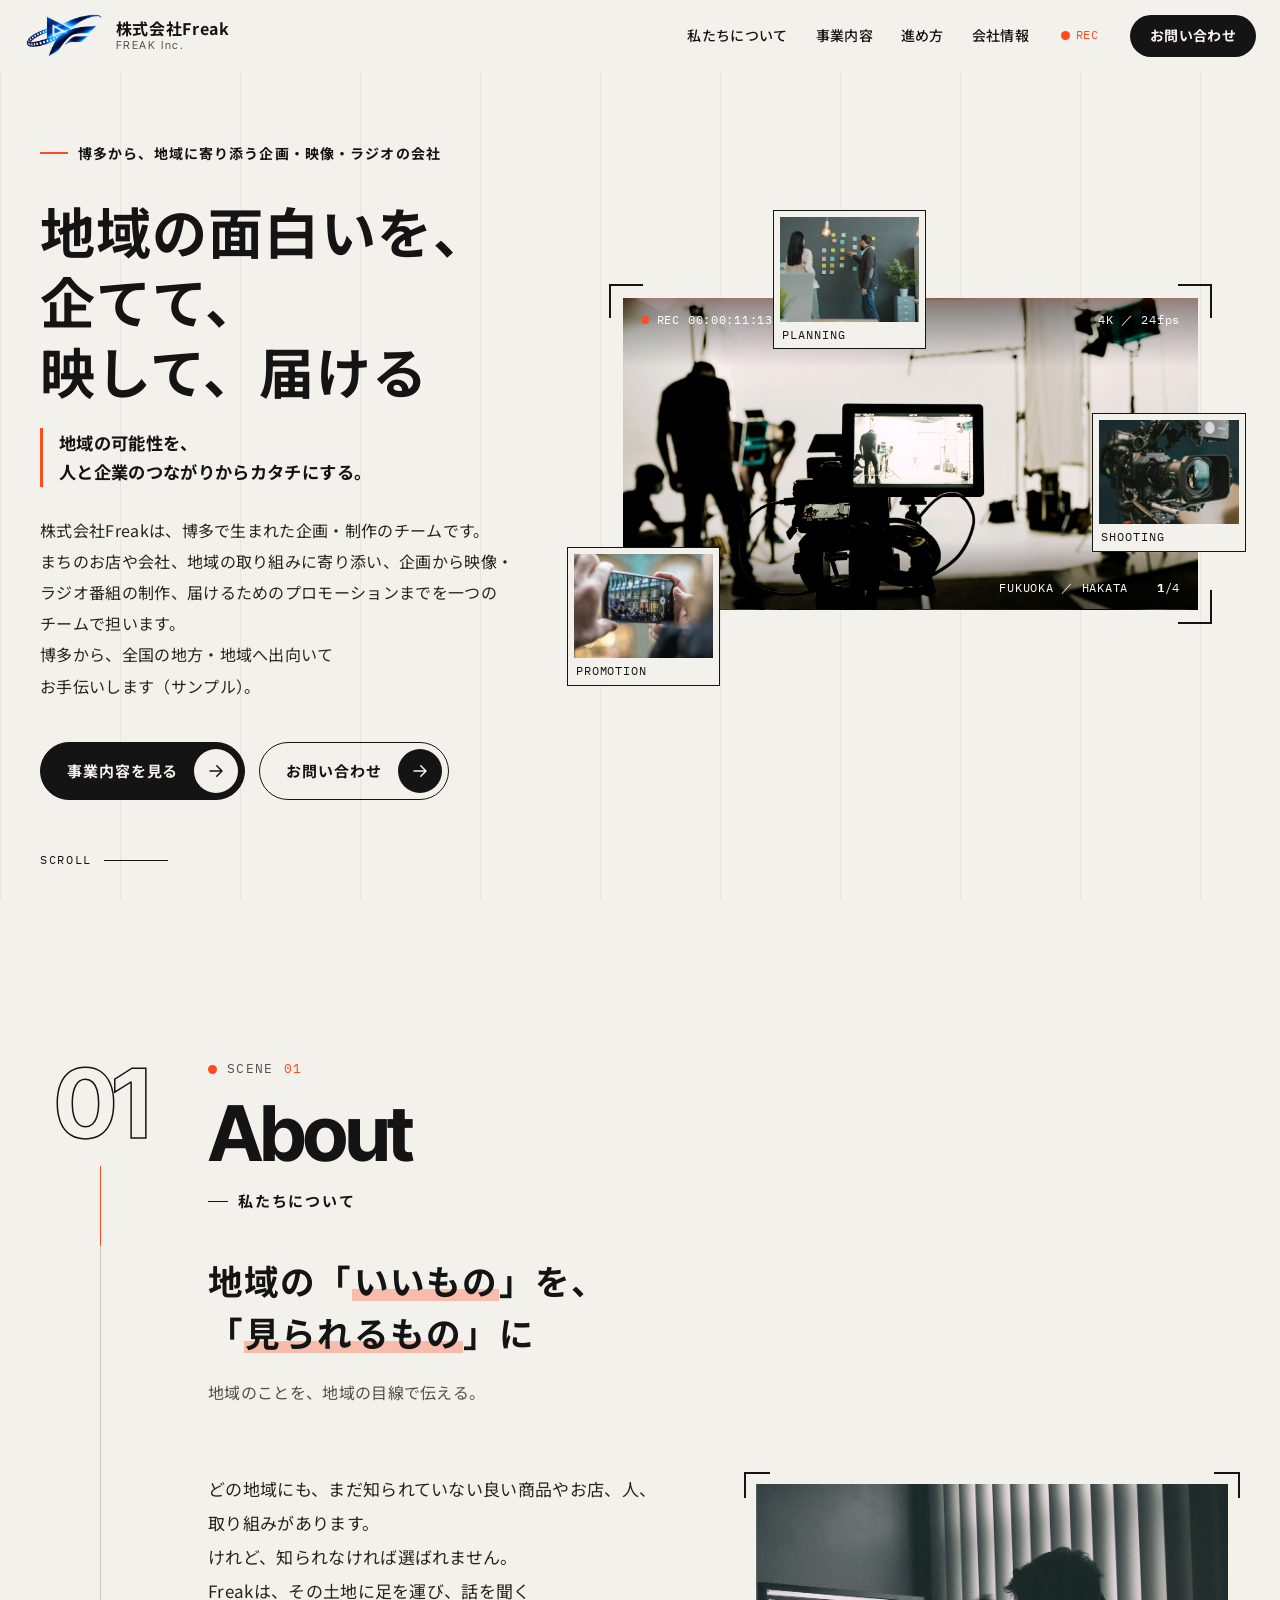
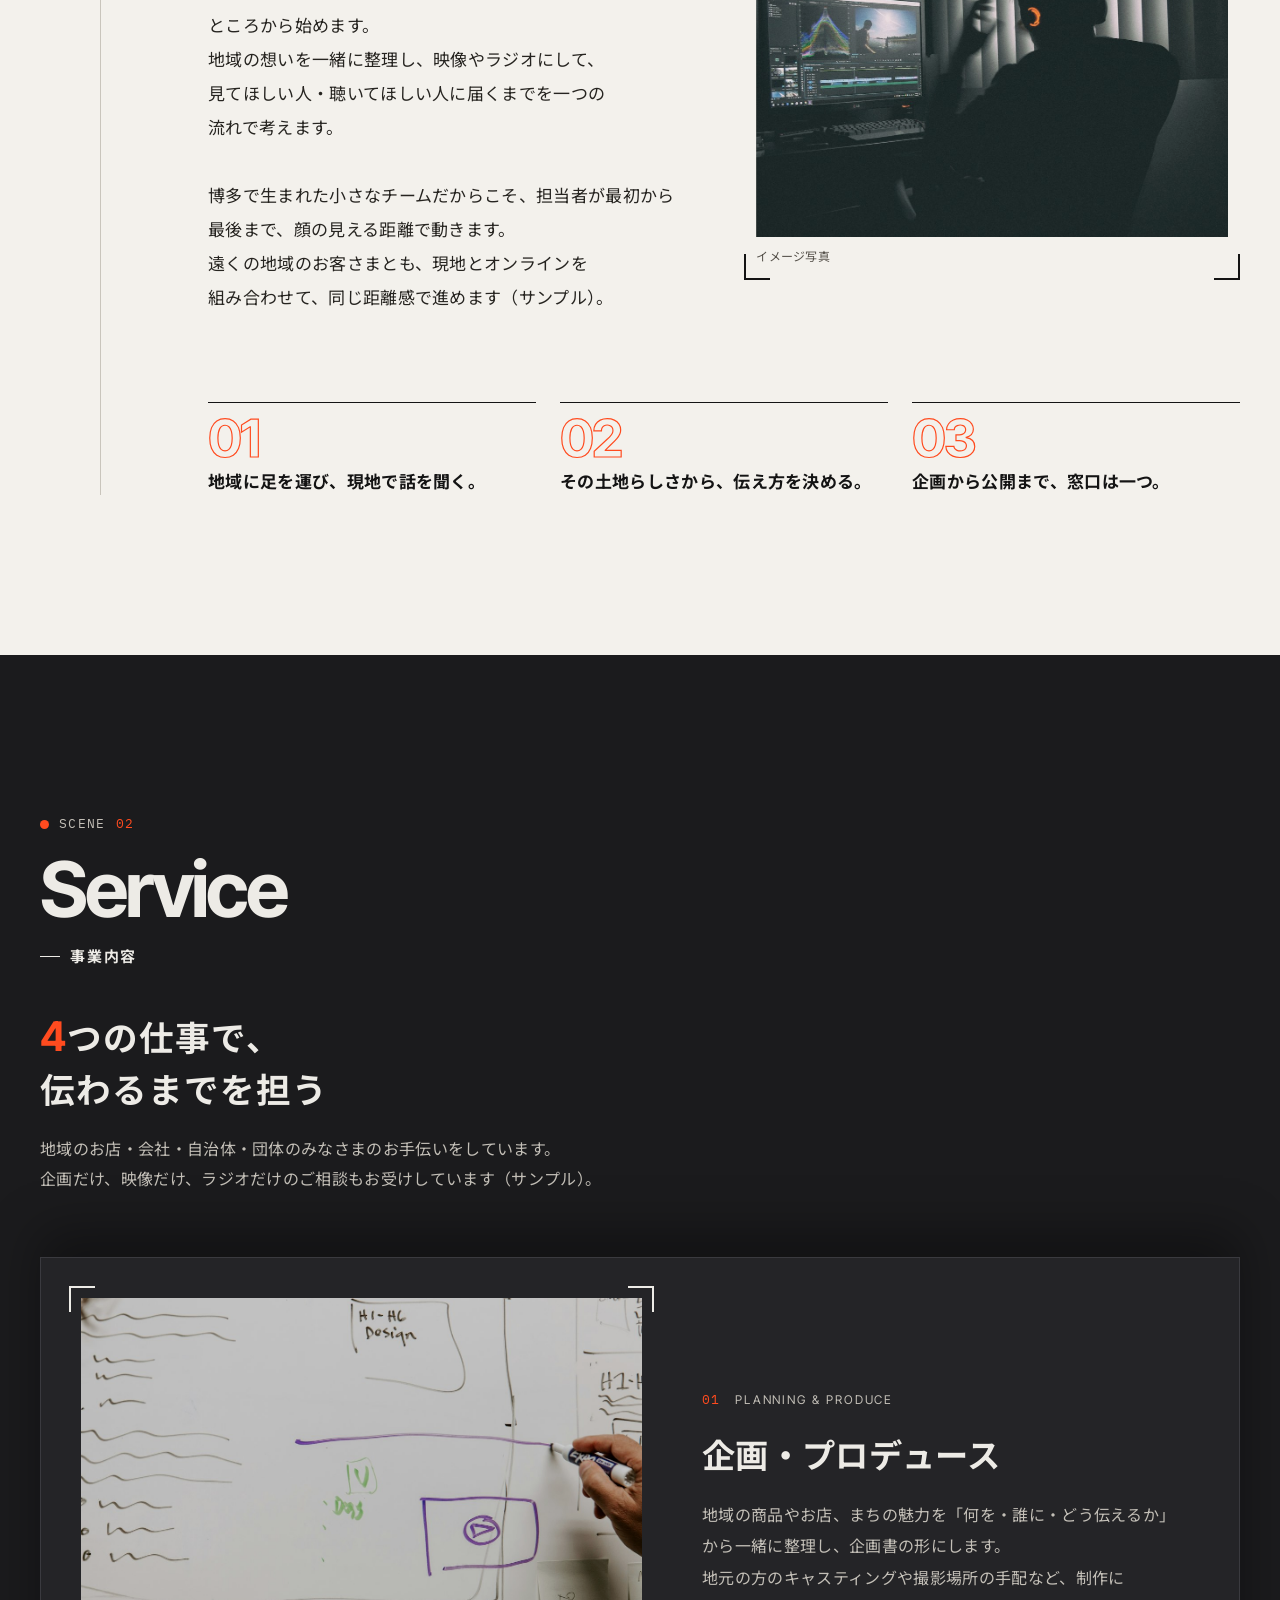
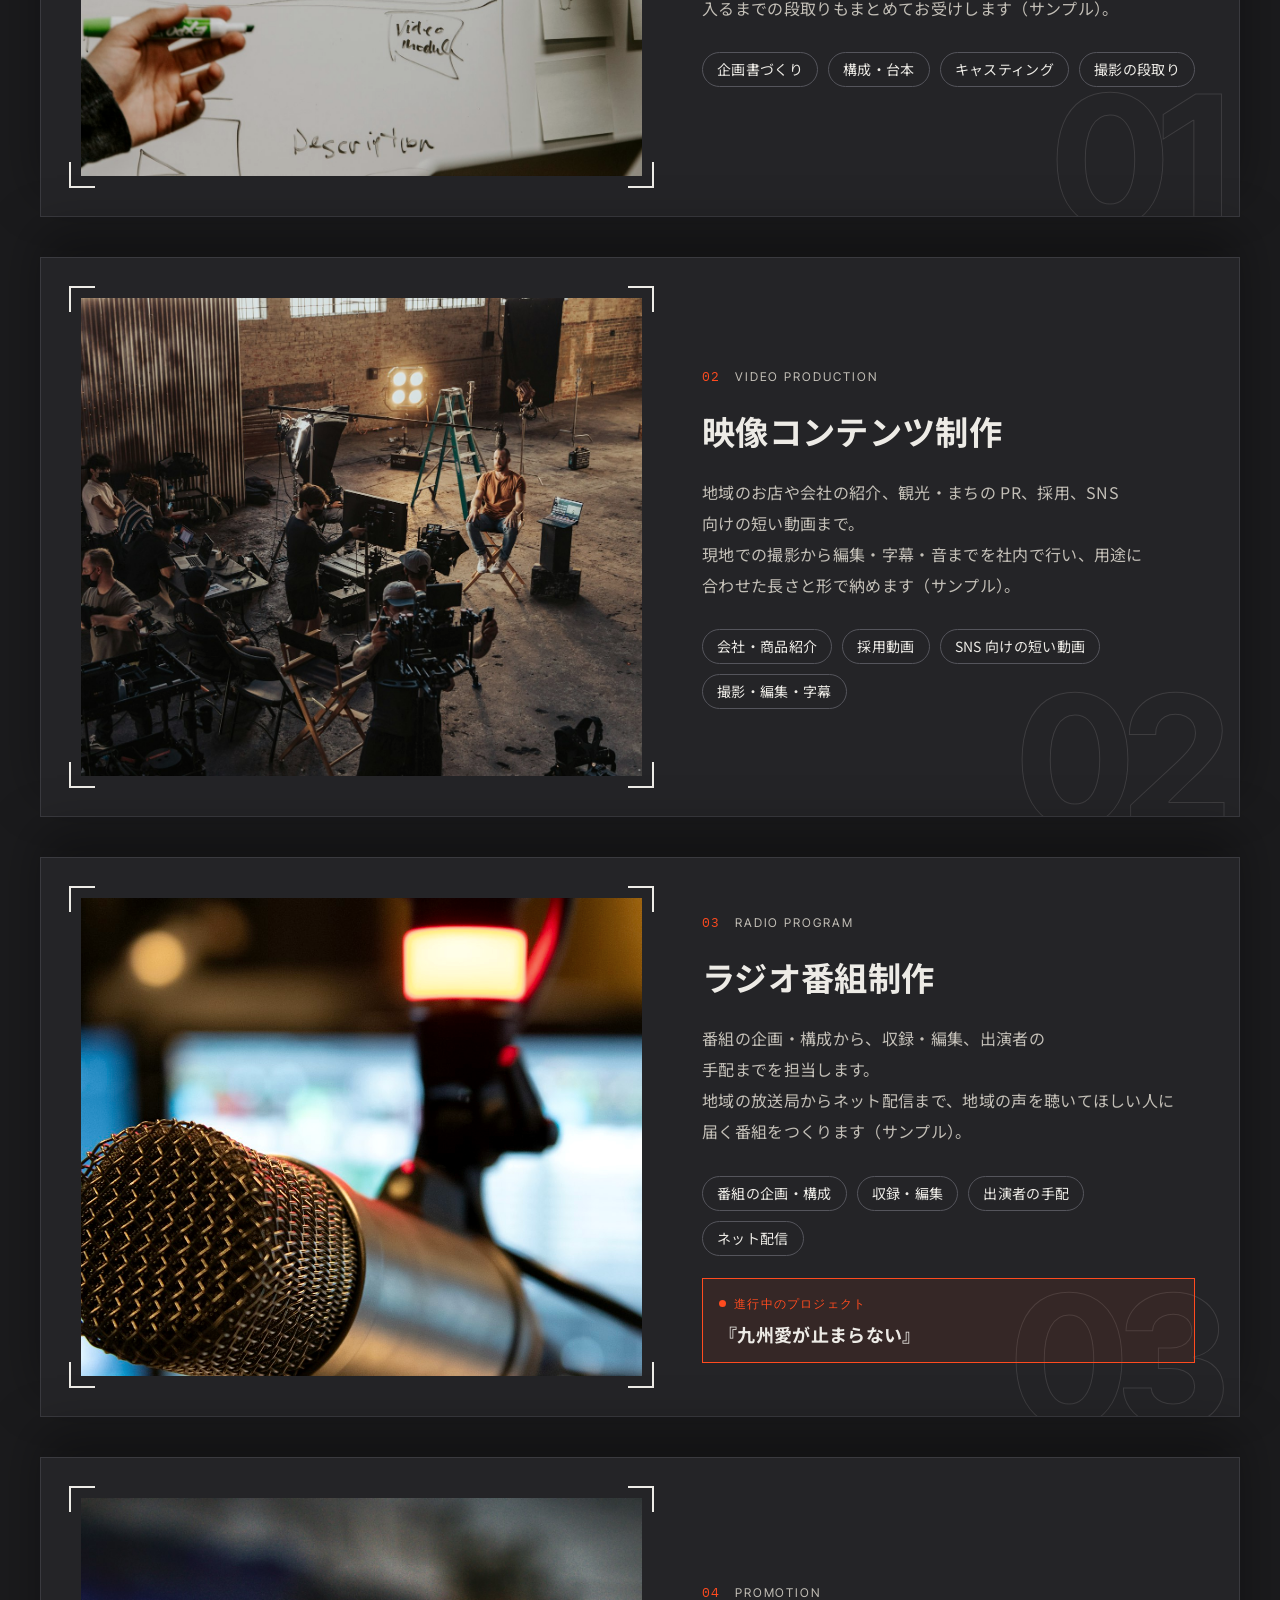
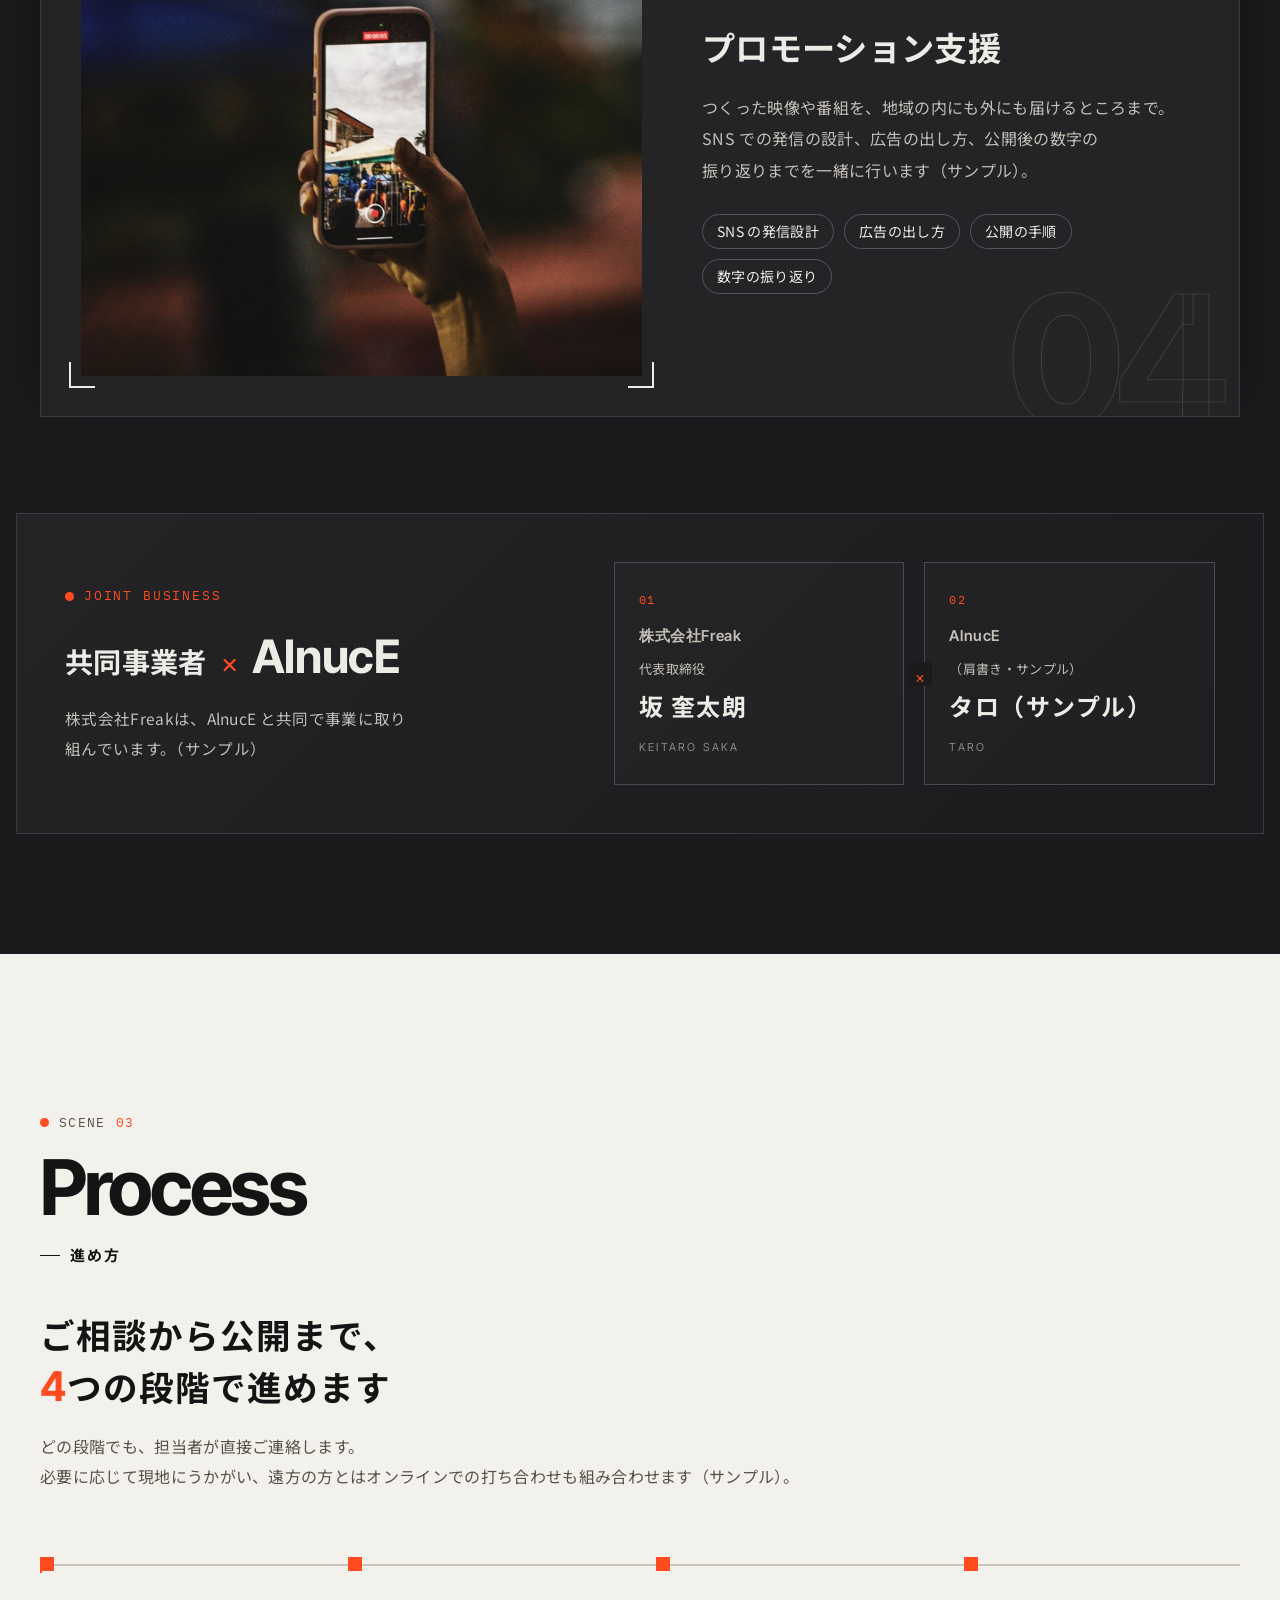
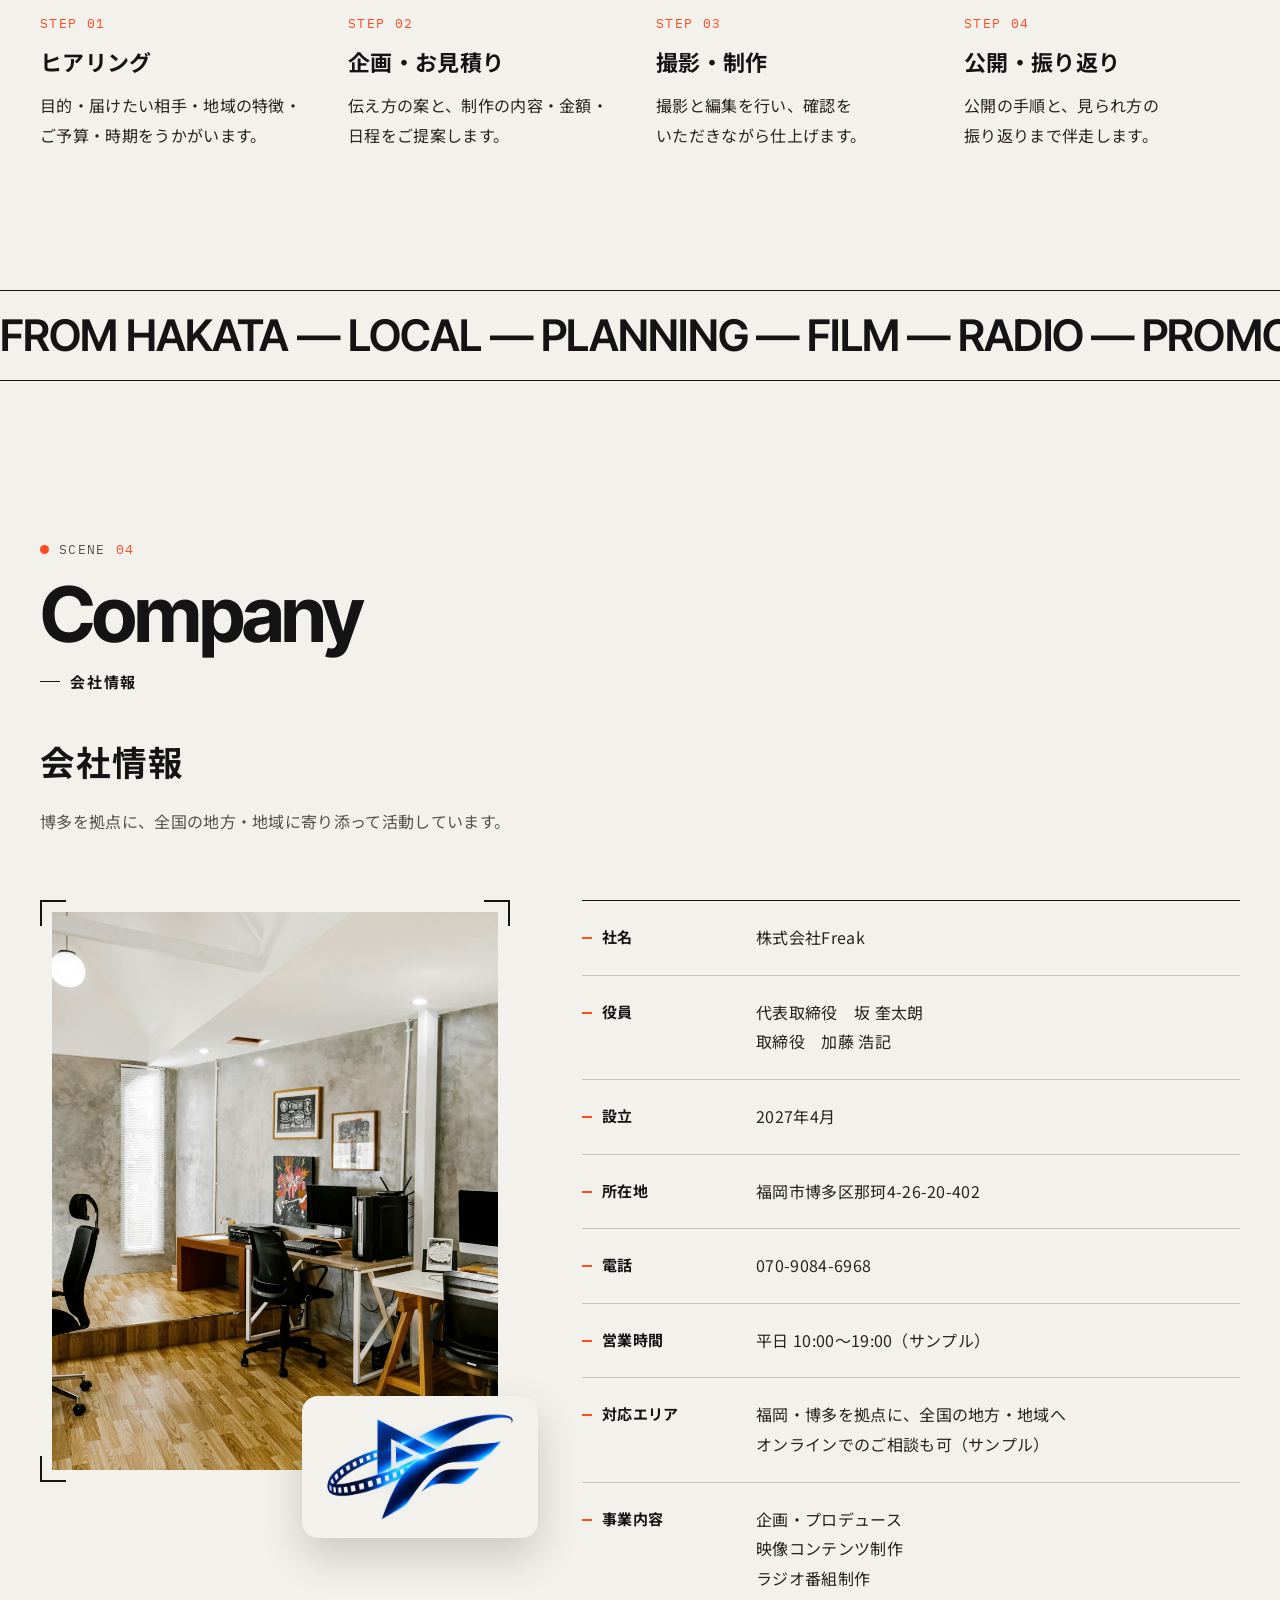
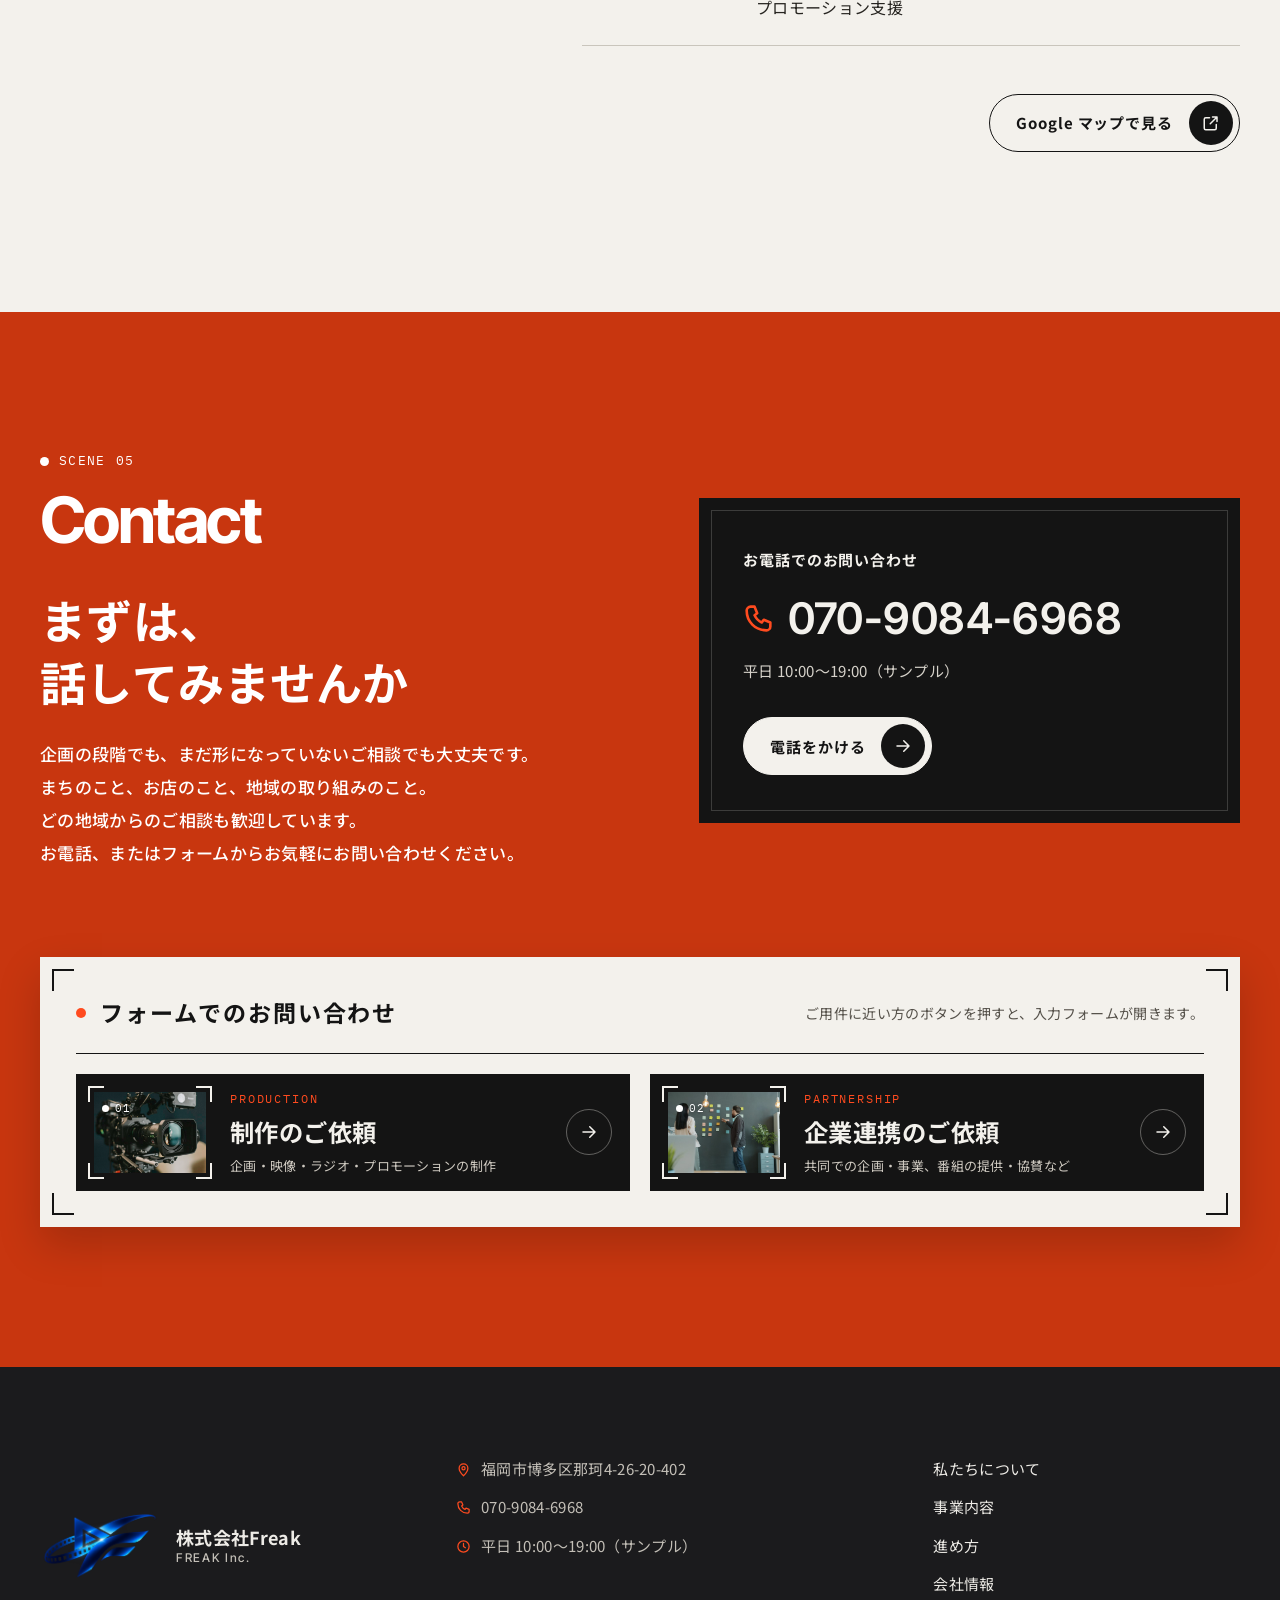
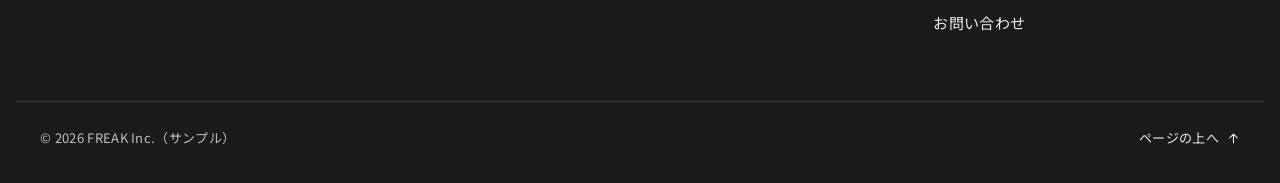
==== index.html @ 17381ea9 "フォームの入口を生成りの札で囲う・見出しの最後の。を消す" ====
<!doctype html>
<html lang="ja">
<head>
<meta charset="UTF-8">
<meta name="robots" content="noindex,nofollow">
<meta name="viewport" content="width=device-width, initial-scale=1">
<title>株式会社Freak</title>
<style id="wpp-icons">:root{--wpp-ico-tel:url("data:image/svg+xml,%3Csvg%20xmlns='http://www.w3.org/2000/svg'%20viewBox='0%200%2024%2024'%20fill='none'%20stroke='currentColor'%20stroke-width='2'%20stroke-linecap='round'%20stroke-linejoin='round'%3E%3Cpath%20d='M6%203h3l2%205-2%201.5c1.2%202.6%203%204.4%205.5%205.5L16%2013l5%202v3a3%203%200%200%201-3%203C9.5%2021%203%2014.5%203%206a3%203%200%200%201%203-3z'/%3E%3C/svg%3E");--wpp-ico-mail:url("data:image/svg+xml,%3Csvg%20xmlns='http://www.w3.org/2000/svg'%20viewBox='0%200%2024%2024'%20fill='none'%20stroke='currentColor'%20stroke-width='2'%20stroke-linecap='round'%20stroke-linejoin='round'%3E%3Crect%20x='3'%20y='5'%20width='18'%20height='14'%20rx='2'/%3E%3Cpath%20d='M3%207l9%206%209-6'/%3E%3C/svg%3E");--wpp-ico-map-pin:url("data:image/svg+xml,%3Csvg%20xmlns='http://www.w3.org/2000/svg'%20viewBox='0%200%2024%2024'%20fill='none'%20stroke='currentColor'%20stroke-width='2'%20stroke-linecap='round'%20stroke-linejoin='round'%3E%3Cpath%20d='M12%2022s7-6.5%207-12a7%207%200%200%200-14%200c0%205.5%207%2012%207%2012z'/%3E%3Ccircle%20cx='12'%20cy='10'%20r='2.5'/%3E%3C/svg%3E");--wpp-ico-clock:url("data:image/svg+xml,%3Csvg%20xmlns='http://www.w3.org/2000/svg'%20viewBox='0%200%2024%2024'%20fill='none'%20stroke='currentColor'%20stroke-width='2'%20stroke-linecap='round'%20stroke-linejoin='round'%3E%3Ccircle%20cx='12'%20cy='12'%20r='9'/%3E%3Cpath%20d='M12%207v5l3%202'/%3E%3C/svg%3E");--wpp-ico-calendar:url("data:image/svg+xml,%3Csvg%20xmlns='http://www.w3.org/2000/svg'%20viewBox='0%200%2024%2024'%20fill='none'%20stroke='currentColor'%20stroke-width='2'%20stroke-linecap='round'%20stroke-linejoin='round'%3E%3Crect%20x='3'%20y='5'%20width='18'%20height='16'%20rx='2'/%3E%3Cpath%20d='M3%2010h18M8%203v4M16%203v4'/%3E%3C/svg%3E");--wpp-ico-home:url("data:image/svg+xml,%3Csvg%20xmlns='http://www.w3.org/2000/svg'%20viewBox='0%200%2024%2024'%20fill='none'%20stroke='currentColor'%20stroke-width='2'%20stroke-linecap='round'%20stroke-linejoin='round'%3E%3Cpath%20d='M3%2011l9-8%209%208M5%2010v10h14V10M10%2020v-6h4v6'/%3E%3C/svg%3E");--wpp-ico-building:url("data:image/svg+xml,%3Csvg%20xmlns='http://www.w3.org/2000/svg'%20viewBox='0%200%2024%2024'%20fill='none'%20stroke='currentColor'%20stroke-width='2'%20stroke-linecap='round'%20stroke-linejoin='round'%3E%3Crect%20x='4'%20y='3'%20width='16'%20height='18'/%3E%3Cpath%20d='M8%207h3M13%207h3M8%2011h3M13%2011h3M8%2015h3M13%2015h3M10%2021v-3h4v3'/%3E%3C/svg%3E");--wpp-ico-globe:url("data:image/svg+xml,%3Csvg%20xmlns='http://www.w3.org/2000/svg'%20viewBox='0%200%2024%2024'%20fill='none'%20stroke='currentColor'%20stroke-width='2'%20stroke-linecap='round'%20stroke-linejoin='round'%3E%3Ccircle%20cx='12'%20cy='12'%20r='9'/%3E%3Cpath%20d='M3%2012h18M12%203a14%2014%200%200%201%200%2018M12%203a14%2014%200%200%200%200%2018'/%3E%3C/svg%3E");--wpp-ico-car:url("data:image/svg+xml,%3Csvg%20xmlns='http://www.w3.org/2000/svg'%20viewBox='0%200%2024%2024'%20fill='none'%20stroke='currentColor'%20stroke-width='2'%20stroke-linecap='round'%20stroke-linejoin='round'%3E%3Cpath%20d='M3%2013l2-5h14l2%205v6H3zM3%2013h18'/%3E%3Ccircle%20cx='7'%20cy='17'%20r='1.5'/%3E%3Ccircle%20cx='17'%20cy='17'%20r='1.5'/%3E%3C/svg%3E");--wpp-ico-train:url("data:image/svg+xml,%3Csvg%20xmlns='http://www.w3.org/2000/svg'%20viewBox='0%200%2024%2024'%20fill='none'%20stroke='currentColor'%20stroke-width='2'%20stroke-linecap='round'%20stroke-linejoin='round'%3E%3Crect%20x='5'%20y='3'%20width='14'%20height='14'%20rx='3'/%3E%3Cpath%20d='M5%2010h14M8%2021l2-4M16%2021l-2-4'/%3E%3Ccircle%20cx='9'%20cy='14'%20r='1'/%3E%3Ccircle%20cx='15'%20cy='14'%20r='1'/%3E%3C/svg%3E");--wpp-ico-parking:url("data:image/svg+xml,%3Csvg%20xmlns='http://www.w3.org/2000/svg'%20viewBox='0%200%2024%2024'%20fill='none'%20stroke='currentColor'%20stroke-width='2'%20stroke-linecap='round'%20stroke-linejoin='round'%3E%3Crect%20x='3'%20y='3'%20width='18'%20height='18'%20rx='3'/%3E%3Cpath%20d='M9%2017V7h4a3%203%200%200%201%200%206H9'/%3E%3C/svg%3E");--wpp-ico-arrow-right:url("data:image/svg+xml,%3Csvg%20xmlns='http://www.w3.org/2000/svg'%20viewBox='0%200%2024%2024'%20fill='none'%20stroke='currentColor'%20stroke-width='2'%20stroke-linecap='round'%20stroke-linejoin='round'%3E%3Cpath%20d='M4%2012h16M13%205l7%207-7%207'/%3E%3C/svg%3E");--wpp-ico-arrow-left:url("data:image/svg+xml,%3Csvg%20xmlns='http://www.w3.org/2000/svg'%20viewBox='0%200%2024%2024'%20fill='none'%20stroke='currentColor'%20stroke-width='2'%20stroke-linecap='round'%20stroke-linejoin='round'%3E%3Cpath%20d='M20%2012H4M11%205l-7%207%207%207'/%3E%3C/svg%3E");--wpp-ico-arrow-up:url("data:image/svg+xml,%3Csvg%20xmlns='http://www.w3.org/2000/svg'%20viewBox='0%200%2024%2024'%20fill='none'%20stroke='currentColor'%20stroke-width='2'%20stroke-linecap='round'%20stroke-linejoin='round'%3E%3Cpath%20d='M12%2020V4M5%2011l7-7%207%207'/%3E%3C/svg%3E");--wpp-ico-arrow-down:url("data:image/svg+xml,%3Csvg%20xmlns='http://www.w3.org/2000/svg'%20viewBox='0%200%2024%2024'%20fill='none'%20stroke='currentColor'%20stroke-width='2'%20stroke-linecap='round'%20stroke-linejoin='round'%3E%3Cpath%20d='M12%204v16M5%2013l7%207%207-7'/%3E%3C/svg%3E");--wpp-ico-chevron-right:url("data:image/svg+xml,%3Csvg%20xmlns='http://www.w3.org/2000/svg'%20viewBox='0%200%2024%2024'%20fill='none'%20stroke='currentColor'%20stroke-width='2'%20stroke-linecap='round'%20stroke-linejoin='round'%3E%3Cpath%20d='M9%205l7%207-7%207'/%3E%3C/svg%3E");--wpp-ico-chevron-left:url("data:image/svg+xml,%3Csvg%20xmlns='http://www.w3.org/2000/svg'%20viewBox='0%200%2024%2024'%20fill='none'%20stroke='currentColor'%20stroke-width='2'%20stroke-linecap='round'%20stroke-linejoin='round'%3E%3Cpath%20d='M15%205l-7%207%207%207'/%3E%3C/svg%3E");--wpp-ico-chevron-down:url("data:image/svg+xml,%3Csvg%20xmlns='http://www.w3.org/2000/svg'%20viewBox='0%200%2024%2024'%20fill='none'%20stroke='currentColor'%20stroke-width='2'%20stroke-linecap='round'%20stroke-linejoin='round'%3E%3Cpath%20d='M5%209l7%207%207-7'/%3E%3C/svg%3E");--wpp-ico-chevron-up:url("data:image/svg+xml,%3Csvg%20xmlns='http://www.w3.org/2000/svg'%20viewBox='0%200%2024%2024'%20fill='none'%20stroke='currentColor'%20stroke-width='2'%20stroke-linecap='round'%20stroke-linejoin='round'%3E%3Cpath%20d='M5%2015l7-7%207%207'/%3E%3C/svg%3E");--wpp-ico-external:url("data:image/svg+xml,%3Csvg%20xmlns='http://www.w3.org/2000/svg'%20viewBox='0%200%2024%2024'%20fill='none'%20stroke='currentColor'%20stroke-width='2'%20stroke-linecap='round'%20stroke-linejoin='round'%3E%3Cpath%20d='M14%204h6v6M20%204l-9%209M19%2014v5a2%202%200%200%201-2%202H5a2%202%200%200%201-2-2V7a2%202%200%200%201%202-2h5'/%3E%3C/svg%3E");--wpp-ico-check:url("data:image/svg+xml,%3Csvg%20xmlns='http://www.w3.org/2000/svg'%20viewBox='0%200%2024%2024'%20fill='none'%20stroke='currentColor'%20stroke-width='2'%20stroke-linecap='round'%20stroke-linejoin='round'%3E%3Cpath%20d='M4%2012.5l5%205L20%206.5'/%3E%3C/svg%3E");--wpp-ico-plus:url("data:image/svg+xml,%3Csvg%20xmlns='http://www.w3.org/2000/svg'%20viewBox='0%200%2024%2024'%20fill='none'%20stroke='currentColor'%20stroke-width='2'%20stroke-linecap='round'%20stroke-linejoin='round'%3E%3Cpath%20d='M12%205v14M5%2012h14'/%3E%3C/svg%3E");--wpp-ico-minus:url("data:image/svg+xml,%3Csvg%20xmlns='http://www.w3.org/2000/svg'%20viewBox='0%200%2024%2024'%20fill='none'%20stroke='currentColor'%20stroke-width='2'%20stroke-linecap='round'%20stroke-linejoin='round'%3E%3Cpath%20d='M5%2012h14'/%3E%3C/svg%3E");--wpp-ico-close:url("data:image/svg+xml,%3Csvg%20xmlns='http://www.w3.org/2000/svg'%20viewBox='0%200%2024%2024'%20fill='none'%20stroke='currentColor'%20stroke-width='2'%20stroke-linecap='round'%20stroke-linejoin='round'%3E%3Cpath%20d='M6%206l12%2012M18%206L6%2018'/%3E%3C/svg%3E");--wpp-ico-menu:url("data:image/svg+xml,%3Csvg%20xmlns='http://www.w3.org/2000/svg'%20viewBox='0%200%2024%2024'%20fill='none'%20stroke='currentColor'%20stroke-width='2'%20stroke-linecap='round'%20stroke-linejoin='round'%3E%3Cpath%20d='M4%207h16M4%2012h16M4%2017h16'/%3E%3C/svg%3E");--wpp-ico-search:url("data:image/svg+xml,%3Csvg%20xmlns='http://www.w3.org/2000/svg'%20viewBox='0%200%2024%2024'%20fill='none'%20stroke='currentColor'%20stroke-width='2'%20stroke-linecap='round'%20stroke-linejoin='round'%3E%3Ccircle%20cx='11'%20cy='11'%20r='7'/%3E%3Cpath%20d='M20%2020l-4-4'/%3E%3C/svg%3E");--wpp-ico-info:url("data:image/svg+xml,%3Csvg%20xmlns='http://www.w3.org/2000/svg'%20viewBox='0%200%2024%2024'%20fill='none'%20stroke='currentColor'%20stroke-width='2'%20stroke-linecap='round'%20stroke-linejoin='round'%3E%3Ccircle%20cx='12'%20cy='12'%20r='9'/%3E%3Cpath%20d='M12%2011v5M12%208h.01'/%3E%3C/svg%3E");--wpp-ico-question:url("data:image/svg+xml,%3Csvg%20xmlns='http://www.w3.org/2000/svg'%20viewBox='0%200%2024%2024'%20fill='none'%20stroke='currentColor'%20stroke-width='2'%20stroke-linecap='round'%20stroke-linejoin='round'%3E%3Ccircle%20cx='12'%20cy='12'%20r='9'/%3E%3Cpath%20d='M9.5%209.5a2.5%202.5%200%200%201%205%200c0%201.5-2.5%202-2.5%203.5M12%2017h.01'/%3E%3C/svg%3E");--wpp-ico-alert:url("data:image/svg+xml,%3Csvg%20xmlns='http://www.w3.org/2000/svg'%20viewBox='0%200%2024%2024'%20fill='none'%20stroke='currentColor'%20stroke-width='2'%20stroke-linecap='round'%20stroke-linejoin='round'%3E%3Cpath%20d='M12%203l10%2018H2zM12%2010v4M12%2017h.01'/%3E%3C/svg%3E");--wpp-ico-link:url("data:image/svg+xml,%3Csvg%20xmlns='http://www.w3.org/2000/svg'%20viewBox='0%200%2024%2024'%20fill='none'%20stroke='currentColor'%20stroke-width='2'%20stroke-linecap='round'%20stroke-linejoin='round'%3E%3Cpath%20d='M10%2014a4%204%200%200%200%205.7%200l3-3a4%204%200%200%200-5.7-5.7l-1%201M14%2010a4%204%200%200%200-5.7%200l-3%203a4%204%200%200%200%205.7%205.7l1-1'/%3E%3C/svg%3E");--wpp-ico-download:url("data:image/svg+xml,%3Csvg%20xmlns='http://www.w3.org/2000/svg'%20viewBox='0%200%2024%2024'%20fill='none'%20stroke='currentColor'%20stroke-width='2'%20stroke-linecap='round'%20stroke-linejoin='round'%3E%3Cpath%20d='M12%203v12M6%2010l6%206%206-6M4%2021h16'/%3E%3C/svg%3E");--wpp-ico-send:url("data:image/svg+xml,%3Csvg%20xmlns='http://www.w3.org/2000/svg'%20viewBox='0%200%2024%2024'%20fill='none'%20stroke='currentColor'%20stroke-width='2'%20stroke-linecap='round'%20stroke-linejoin='round'%3E%3Cpath%20d='M21%203L10%2014M21%203l-7%2018-4-7-7-4z'/%3E%3C/svg%3E");--wpp-ico-play:url("data:image/svg+xml,%3Csvg%20xmlns='http://www.w3.org/2000/svg'%20viewBox='0%200%2024%2024'%20fill='none'%20stroke='currentColor'%20stroke-width='2'%20stroke-linecap='round'%20stroke-linejoin='round'%3E%3Cpath%20d='M7%204l13%208-13%208z'/%3E%3C/svg%3E");--wpp-ico-quote:url("data:image/svg+xml,%3Csvg%20xmlns='http://www.w3.org/2000/svg'%20viewBox='0%200%2024%2024'%20fill='none'%20stroke='currentColor'%20stroke-width='2'%20stroke-linecap='round'%20stroke-linejoin='round'%3E%3Cpath%20d='M6%207h5v6H6v2a2%202%200%200%200%202%202M14%207h5v6h-5v2a2%202%200%200%200%202%202'/%3E%3C/svg%3E");--wpp-ico-user:url("data:image/svg+xml,%3Csvg%20xmlns='http://www.w3.org/2000/svg'%20viewBox='0%200%2024%2024'%20fill='none'%20stroke='currentColor'%20stroke-width='2'%20stroke-linecap='round'%20stroke-linejoin='round'%3E%3Ccircle%20cx='12'%20cy='8'%20r='4'/%3E%3Cpath%20d='M4%2021a8%208%200%200%201%2016%200'/%3E%3C/svg%3E");--wpp-ico-users:url("data:image/svg+xml,%3Csvg%20xmlns='http://www.w3.org/2000/svg'%20viewBox='0%200%2024%2024'%20fill='none'%20stroke='currentColor'%20stroke-width='2'%20stroke-linecap='round'%20stroke-linejoin='round'%3E%3Ccircle%20cx='9'%20cy='8'%20r='3.5'/%3E%3Cpath%20d='M2%2020a7%207%200%200%201%2014%200M16%204.5a3.5%203.5%200%200%201%200%207M22%2020a7%207%200%200%200-5-6.7'/%3E%3C/svg%3E");--wpp-ico-star:url("data:image/svg+xml,%3Csvg%20xmlns='http://www.w3.org/2000/svg'%20viewBox='0%200%2024%2024'%20fill='none'%20stroke='currentColor'%20stroke-width='2'%20stroke-linecap='round'%20stroke-linejoin='round'%3E%3Cpath%20d='M12%203l2.8%205.9%206.4.8-4.7%204.5%201.2%206.4L12%2017.5l-5.7%203.1%201.2-6.4-4.7-4.5%206.4-.8z'/%3E%3C/svg%3E");--wpp-ico-heart:url("data:image/svg+xml,%3Csvg%20xmlns='http://www.w3.org/2000/svg'%20viewBox='0%200%2024%2024'%20fill='none'%20stroke='currentColor'%20stroke-width='2'%20stroke-linecap='round'%20stroke-linejoin='round'%3E%3Cpath%20d='M12%2020s-7.5-4.6-9-9.3A4.6%204.6%200%200%201%2012%207a4.6%204.6%200%200%201%209%203.7c-1.5%204.7-9%209.3-9%209.3z'/%3E%3C/svg%3E");--wpp-ico-thumbs-up:url("data:image/svg+xml,%3Csvg%20xmlns='http://www.w3.org/2000/svg'%20viewBox='0%200%2024%2024'%20fill='none'%20stroke='currentColor'%20stroke-width='2'%20stroke-linecap='round'%20stroke-linejoin='round'%3E%3Cpath%20d='M7%2011v10H3V11zM7%2011l4-8c2%200%203%201%203%203v3h5a2%202%200%200%201%202%202l-1.5%208a2%202%200%200%201-2%202H7'/%3E%3C/svg%3E");--wpp-ico-award:url("data:image/svg+xml,%3Csvg%20xmlns='http://www.w3.org/2000/svg'%20viewBox='0%200%2024%2024'%20fill='none'%20stroke='currentColor'%20stroke-width='2'%20stroke-linecap='round'%20stroke-linejoin='round'%3E%3Ccircle%20cx='12'%20cy='9'%20r='6'/%3E%3Cpath%20d='M8.5%2014l-1.5%207%205-3%205%203-1.5-7'/%3E%3C/svg%3E");--wpp-ico-shield:url("data:image/svg+xml,%3Csvg%20xmlns='http://www.w3.org/2000/svg'%20viewBox='0%200%2024%2024'%20fill='none'%20stroke='currentColor'%20stroke-width='2'%20stroke-linecap='round'%20stroke-linejoin='round'%3E%3Cpath%20d='M12%203l8%203v6c0%205-3.5%208-8%209-4.5-1-8-4-8-9V6z'/%3E%3C/svg%3E");--wpp-ico-cart:url("data:image/svg+xml,%3Csvg%20xmlns='http://www.w3.org/2000/svg'%20viewBox='0%200%2024%2024'%20fill='none'%20stroke='currentColor'%20stroke-width='2'%20stroke-linecap='round'%20stroke-linejoin='round'%3E%3Ccircle%20cx='9'%20cy='20'%20r='1.5'/%3E%3Ccircle%20cx='18'%20cy='20'%20r='1.5'/%3E%3Cpath%20d='M2%203h3l2.5%2011h11L21%207H6'/%3E%3C/svg%3E");--wpp-ico-tag:url("data:image/svg+xml,%3Csvg%20xmlns='http://www.w3.org/2000/svg'%20viewBox='0%200%2024%2024'%20fill='none'%20stroke='currentColor'%20stroke-width='2'%20stroke-linecap='round'%20stroke-linejoin='round'%3E%3Cpath%20d='M3%203h8l10%2010-8%208L3%2011z'/%3E%3Ccircle%20cx='8'%20cy='8'%20r='1.5'/%3E%3C/svg%3E");--wpp-ico-gift:url("data:image/svg+xml,%3Csvg%20xmlns='http://www.w3.org/2000/svg'%20viewBox='0%200%2024%2024'%20fill='none'%20stroke='currentColor'%20stroke-width='2'%20stroke-linecap='round'%20stroke-linejoin='round'%3E%3Crect%20x='3'%20y='9'%20width='18'%20height='12'%20rx='1'/%3E%3Cpath%20d='M12%209v12M3%2013h18M7.5%209a2.5%202.5%200%201%201%202.5-2.5C10%208%2012%209%2012%209s2-1%202-2.5A2.5%202.5%200%201%201%2016.5%209'/%3E%3C/svg%3E");--wpp-ico-yen:url("data:image/svg+xml,%3Csvg%20xmlns='http://www.w3.org/2000/svg'%20viewBox='0%200%2024%2024'%20fill='none'%20stroke='currentColor'%20stroke-width='2'%20stroke-linecap='round'%20stroke-linejoin='round'%3E%3Cpath%20d='M7%204l5%207%205-7M12%2011v9M8%2013h8M8%2016h8'/%3E%3C/svg%3E");--wpp-ico-camera:url("data:image/svg+xml,%3Csvg%20xmlns='http://www.w3.org/2000/svg'%20viewBox='0%200%2024%2024'%20fill='none'%20stroke='currentColor'%20stroke-width='2'%20stroke-linecap='round'%20stroke-linejoin='round'%3E%3Cpath%20d='M4%208h3l2-3h6l2%203h3v12H4z'/%3E%3Ccircle%20cx='12'%20cy='13'%20r='3.5'/%3E%3C/svg%3E");--wpp-ico-image:url("data:image/svg+xml,%3Csvg%20xmlns='http://www.w3.org/2000/svg'%20viewBox='0%200%2024%2024'%20fill='none'%20stroke='currentColor'%20stroke-width='2'%20stroke-linecap='round'%20stroke-linejoin='round'%3E%3Crect%20x='3'%20y='4'%20width='18'%20height='16'%20rx='2'/%3E%3Ccircle%20cx='8.5'%20cy='9'%20r='1.5'/%3E%3Cpath%20d='M21%2016l-5-5-9%209'/%3E%3C/svg%3E");--wpp-ico-chat:url("data:image/svg+xml,%3Csvg%20xmlns='http://www.w3.org/2000/svg'%20viewBox='0%200%2024%2024'%20fill='none'%20stroke='currentColor'%20stroke-width='2'%20stroke-linecap='round'%20stroke-linejoin='round'%3E%3Cpath%20d='M4%205h16v11H9l-5%204z'/%3E%3C/svg%3E");--wpp-ico-file:url("data:image/svg+xml,%3Csvg%20xmlns='http://www.w3.org/2000/svg'%20viewBox='0%200%2024%2024'%20fill='none'%20stroke='currentColor'%20stroke-width='2'%20stroke-linecap='round'%20stroke-linejoin='round'%3E%3Cpath%20d='M6%202h8l5%205v15H6zM14%202v5h5M9%2013h6M9%2017h6'/%3E%3C/svg%3E");--wpp-ico-pen:url("data:image/svg+xml,%3Csvg%20xmlns='http://www.w3.org/2000/svg'%20viewBox='0%200%2024%2024'%20fill='none'%20stroke='currentColor'%20stroke-width='2'%20stroke-linecap='round'%20stroke-linejoin='round'%3E%3Cpath%20d='M4%2020l4-1L19%208l-3-3L5%2016z'/%3E%3C/svg%3E");--wpp-ico-lock:url("data:image/svg+xml,%3Csvg%20xmlns='http://www.w3.org/2000/svg'%20viewBox='0%200%2024%2024'%20fill='none'%20stroke='currentColor'%20stroke-width='2'%20stroke-linecap='round'%20stroke-linejoin='round'%3E%3Crect%20x='5'%20y='11'%20width='14'%20height='10'%20rx='2'/%3E%3Cpath%20d='M8%2011V7a4%204%200%200%201%208%200v4'/%3E%3C/svg%3E");--wpp-ico-truck:url("data:image/svg+xml,%3Csvg%20xmlns='http://www.w3.org/2000/svg'%20viewBox='0%200%2024%2024'%20fill='none'%20stroke='currentColor'%20stroke-width='2'%20stroke-linecap='round'%20stroke-linejoin='round'%3E%3Cpath%20d='M2%206h12v10H2zM14%2010h4l3%203v3h-7z'/%3E%3Ccircle%20cx='6'%20cy='18'%20r='2'/%3E%3Ccircle%20cx='17'%20cy='18'%20r='2'/%3E%3C/svg%3E");--wpp-ico-wrench:url("data:image/svg+xml,%3Csvg%20xmlns='http://www.w3.org/2000/svg'%20viewBox='0%200%2024%2024'%20fill='none'%20stroke='currentColor'%20stroke-width='2'%20stroke-linecap='round'%20stroke-linejoin='round'%3E%3Cpath%20d='M21%207a5%205%200%200%201-6.7%204.7L7%2019l-2-2%207.3-7.3A5%205%200%200%201%2017%203l-3%203%201%201%203-3z'/%3E%3C/svg%3E");--wpp-ico-bulb:url("data:image/svg+xml,%3Csvg%20xmlns='http://www.w3.org/2000/svg'%20viewBox='0%200%2024%2024'%20fill='none'%20stroke='currentColor'%20stroke-width='2'%20stroke-linecap='round'%20stroke-linejoin='round'%3E%3Cpath%20d='M9%2018h6M10%2021h4M8.5%2014a6%206%200%201%201%207%200c-.8.7-1.5%201.5-1.5%202.5v1.5h-4v-1.5c0-1-.7-1.8-1.5-2.5z'/%3E%3C/svg%3E");--wpp-ico-leaf:url("data:image/svg+xml,%3Csvg%20xmlns='http://www.w3.org/2000/svg'%20viewBox='0%200%2024%2024'%20fill='none'%20stroke='currentColor'%20stroke-width='2'%20stroke-linecap='round'%20stroke-linejoin='round'%3E%3Cpath%20d='M4%2020C4%209%2012%204%2021%204c0%209-5%2017-16%2016M4%2020c3-5%207-8%2011-11'/%3E%3C/svg%3E");--wpp-ico-sun:url("data:image/svg+xml,%3Csvg%20xmlns='http://www.w3.org/2000/svg'%20viewBox='0%200%2024%2024'%20fill='none'%20stroke='currentColor'%20stroke-width='2'%20stroke-linecap='round'%20stroke-linejoin='round'%3E%3Ccircle%20cx='12'%20cy='12'%20r='4'/%3E%3Cpath%20d='M12%202v3M12%2019v3M2%2012h3M19%2012h3M5%205l2%202M17%2017l2%202M5%2019l2-2M17%207l2-2'/%3E%3C/svg%3E");--wpp-ico-coffee:url("data:image/svg+xml,%3Csvg%20xmlns='http://www.w3.org/2000/svg'%20viewBox='0%200%2024%2024'%20fill='none'%20stroke='currentColor'%20stroke-width='2'%20stroke-linecap='round'%20stroke-linejoin='round'%3E%3Cpath%20d='M4%208h13v6a4%204%200%200%201-4%204H8a4%204%200%200%201-4-4zM17%209h2a2%202%200%200%201%200%204h-2M6%2021h12'/%3E%3C/svg%3E");--wpp-ico-bed:url("data:image/svg+xml,%3Csvg%20xmlns='http://www.w3.org/2000/svg'%20viewBox='0%200%2024%2024'%20fill='none'%20stroke='currentColor'%20stroke-width='2'%20stroke-linecap='round'%20stroke-linejoin='round'%3E%3Cpath%20d='M3%2018V8M3%2012h18v6M3%2016h18'/%3E%3Ccircle%20cx='7'%20cy='10'%20r='1.5'/%3E%3C/svg%3E");--wpp-ico-scissors:url("data:image/svg+xml,%3Csvg%20xmlns='http://www.w3.org/2000/svg'%20viewBox='0%200%2024%2024'%20fill='none'%20stroke='currentColor'%20stroke-width='2'%20stroke-linecap='round'%20stroke-linejoin='round'%3E%3Ccircle%20cx='6'%20cy='6'%20r='3'/%3E%3Ccircle%20cx='6'%20cy='18'%20r='3'/%3E%3Cpath%20d='M20%204L8.5%2015.5M8.5%208.5L20%2020'/%3E%3C/svg%3E");--wpp-ico-stethoscope:url("data:image/svg+xml,%3Csvg%20xmlns='http://www.w3.org/2000/svg'%20viewBox='0%200%2024%2024'%20fill='none'%20stroke='currentColor'%20stroke-width='2'%20stroke-linecap='round'%20stroke-linejoin='round'%3E%3Cpath%20d='M5%203v6a5%205%200%200%200%2010%200V3M10%2014v3a4%204%200%200%200%208%200v-2'/%3E%3Ccircle%20cx='18'%20cy='13'%20r='2'/%3E%3C/svg%3E");--wpp-ico-instagram:url("data:image/svg+xml,%3Csvg%20xmlns='http://www.w3.org/2000/svg'%20viewBox='0%200%2024%2024'%20fill='none'%20stroke='currentColor'%20stroke-width='2'%20stroke-linecap='round'%20stroke-linejoin='round'%3E%3Crect%20x='3'%20y='3'%20width='18'%20height='18'%20rx='5'/%3E%3Ccircle%20cx='12'%20cy='12'%20r='4'/%3E%3Cpath%20d='M17.5%206.5h.01'/%3E%3C/svg%3E")}.wpp-ico{display:inline-block;width:1em;height:1em;vertical-align:-.15em;flex:0 0 auto;background-color:currentColor;-webkit-mask:var(--ico) center/contain no-repeat;mask:var(--ico) center/contain no-repeat}.wpp-ico-tel{--ico:var(--wpp-ico-tel)}.wpp-ico-mail{--ico:var(--wpp-ico-mail)}.wpp-ico-map-pin{--ico:var(--wpp-ico-map-pin)}.wpp-ico-clock{--ico:var(--wpp-ico-clock)}.wpp-ico-calendar{--ico:var(--wpp-ico-calendar)}.wpp-ico-home{--ico:var(--wpp-ico-home)}.wpp-ico-building{--ico:var(--wpp-ico-building)}.wpp-ico-globe{--ico:var(--wpp-ico-globe)}.wpp-ico-car{--ico:var(--wpp-ico-car)}.wpp-ico-train{--ico:var(--wpp-ico-train)}.wpp-ico-parking{--ico:var(--wpp-ico-parking)}.wpp-ico-arrow-right{--ico:var(--wpp-ico-arrow-right)}.wpp-ico-arrow-left{--ico:var(--wpp-ico-arrow-left)}.wpp-ico-arrow-up{--ico:var(--wpp-ico-arrow-up)}.wpp-ico-arrow-down{--ico:var(--wpp-ico-arrow-down)}.wpp-ico-chevron-right{--ico:var(--wpp-ico-chevron-right)}.wpp-ico-chevron-left{--ico:var(--wpp-ico-chevron-left)}.wpp-ico-chevron-down{--ico:var(--wpp-ico-chevron-down)}.wpp-ico-chevron-up{--ico:var(--wpp-ico-chevron-up)}.wpp-ico-external{--ico:var(--wpp-ico-external)}.wpp-ico-check{--ico:var(--wpp-ico-check)}.wpp-ico-plus{--ico:var(--wpp-ico-plus)}.wpp-ico-minus{--ico:var(--wpp-ico-minus)}.wpp-ico-close{--ico:var(--wpp-ico-close)}.wpp-ico-menu{--ico:var(--wpp-ico-menu)}.wpp-ico-search{--ico:var(--wpp-ico-search)}.wpp-ico-info{--ico:var(--wpp-ico-info)}.wpp-ico-question{--ico:var(--wpp-ico-question)}.wpp-ico-alert{--ico:var(--wpp-ico-alert)}.wpp-ico-link{--ico:var(--wpp-ico-link)}.wpp-ico-download{--ico:var(--wpp-ico-download)}.wpp-ico-send{--ico:var(--wpp-ico-send)}.wpp-ico-play{--ico:var(--wpp-ico-play)}.wpp-ico-quote{--ico:var(--wpp-ico-quote)}.wpp-ico-user{--ico:var(--wpp-ico-user)}.wpp-ico-users{--ico:var(--wpp-ico-users)}.wpp-ico-star{--ico:var(--wpp-ico-star)}.wpp-ico-heart{--ico:var(--wpp-ico-heart)}.wpp-ico-thumbs-up{--ico:var(--wpp-ico-thumbs-up)}.wpp-ico-award{--ico:var(--wpp-ico-award)}.wpp-ico-shield{--ico:var(--wpp-ico-shield)}.wpp-ico-cart{--ico:var(--wpp-ico-cart)}.wpp-ico-tag{--ico:var(--wpp-ico-tag)}.wpp-ico-gift{--ico:var(--wpp-ico-gift)}.wpp-ico-yen{--ico:var(--wpp-ico-yen)}.wpp-ico-camera{--ico:var(--wpp-ico-camera)}.wpp-ico-image{--ico:var(--wpp-ico-image)}.wpp-ico-chat{--ico:var(--wpp-ico-chat)}.wpp-ico-file{--ico:var(--wpp-ico-file)}.wpp-ico-pen{--ico:var(--wpp-ico-pen)}.wpp-ico-lock{--ico:var(--wpp-ico-lock)}.wpp-ico-truck{--ico:var(--wpp-ico-truck)}.wpp-ico-wrench{--ico:var(--wpp-ico-wrench)}.wpp-ico-bulb{--ico:var(--wpp-ico-bulb)}.wpp-ico-leaf{--ico:var(--wpp-ico-leaf)}.wpp-ico-sun{--ico:var(--wpp-ico-sun)}.wpp-ico-coffee{--ico:var(--wpp-ico-coffee)}.wpp-ico-bed{--ico:var(--wpp-ico-bed)}.wpp-ico-scissors{--ico:var(--wpp-ico-scissors)}.wpp-ico-stethoscope{--ico:var(--wpp-ico-stethoscope)}.wpp-ico-instagram{--ico:var(--wpp-ico-instagram)}</style>
<link rel="preconnect" href="https://fonts.googleapis.com">
<link rel="preconnect" href="https://fonts.gstatic.com" crossorigin>
<link href="https://fonts.googleapis.com/css2?family=IBM+Plex+Mono:wght@500&amp;family=Inter+Tight:wght@500;600;700&amp;family=Noto+Sans+JP:wght@400;500;700&amp;display=swap" rel="stylesheet">
<link rel="stylesheet" href="theme/assets/main.css?v=20261114193028">
</head>
<body class="home page tpl-freak">

<div class="intro" id="intro" aria-hidden="true">
	<div class="intro-tc"><span class="intro-rec"></span><span class="intro-rec-t"><span class="cms-field-p_label_rec" data-cms-name="録画中の表示" data-cms-group="メニュー">REC</span></span><span class="intro-time" id="introTime" data-cms-auto>00:00:00:00</span></div>
	<span class="intro-corner c-tl"></span><span class="intro-corner c-tr"></span><span class="intro-corner c-bl"></span><span class="intro-corner c-br"></span>
	<div class="intro-curtain" id="introCurtain"></div>
</div>

<header id="hdr" class="site-header">
	<a href="index.html" class="brand">
				<span class="brand-logo cms-field-p_logo_visual"><img src="site/photos/logo.png" alt="株式会社Freak ロゴ" width="1000" height="551"></span>
				<span class="brand-text">
			<span class="brand-name cms-field-p_site_name">株式会社Freak</span>
						<small class="brand-sub cms-field-p_site_name_en">FREAK Inc.</small>
					</span>
	</a>

		<nav class="nav-links" aria-label="メニュー">
				<a href="#home-statement"><span class="cms-field-p_label_nav_home_statement" data-cms-name="メニューの名前" data-cms-group="メニュー" data-cms-note="ヘッダーとフッターに出ます">私たちについて</span></a>
				<a href="#home-service"><span class="cms-field-p_label_nav_home_service" data-cms-name="メニューの名前" data-cms-group="メニュー" data-cms-note="ヘッダーとフッターに出ます">事業内容</span></a>
				<a href="#home-process"><span class="cms-field-p_label_nav_home_process" data-cms-name="メニューの名前" data-cms-group="メニュー" data-cms-note="ヘッダーとフッターに出ます">進め方</span></a>
				<a href="#home-kihon"><span class="cms-field-p_label_nav_home_kihon" data-cms-name="メニューの名前" data-cms-group="メニュー" data-cms-note="ヘッダーとフッターに出ます">会社情報</span></a>
			</nav>
	
	<div class="hdr-rec" aria-hidden="true"><span class="rec-dot"></span><span class="hdr-rec-t"><span class="cms-field-p_label_rec" data-cms-name="録画中の表示" data-cms-group="メニュー">REC</span></span></div>

	<a href="#home-cta" class="nav-contact"><span class="cms-field-p_label_nav_contact" data-cms-name="ヘッダーのボタン" data-cms-group="メニュー">お問い合わせ</span></a>

	<button class="menu-btn" id="menuBtn" type="button" aria-label="メニュー" aria-expanded="false" aria-controls="mnav"><span></span><span></span></button>
</header>

<nav class="mobile-nav" id="mnav" aria-label="メニュー（スマホ）">
	<div class="mnav-in">
				<a href="#home-statement"><span class="mnav-no" data-cms-auto>01</span><span class="cms-field-p_label_nav_home_statement" data-cms-name="メニューの名前" data-cms-group="メニュー" data-cms-note="ヘッダーとフッターに出ます">私たちについて</span></a>
				<a href="#home-service"><span class="mnav-no" data-cms-auto>02</span><span class="cms-field-p_label_nav_home_service" data-cms-name="メニューの名前" data-cms-group="メニュー" data-cms-note="ヘッダーとフッターに出ます">事業内容</span></a>
				<a href="#home-process"><span class="mnav-no" data-cms-auto>03</span><span class="cms-field-p_label_nav_home_process" data-cms-name="メニューの名前" data-cms-group="メニュー" data-cms-note="ヘッダーとフッターに出ます">進め方</span></a>
				<a href="#home-kihon"><span class="mnav-no" data-cms-auto>04</span><span class="cms-field-p_label_nav_home_kihon" data-cms-name="メニューの名前" data-cms-group="メニュー" data-cms-note="ヘッダーとフッターに出ます">会社情報</span></a>
				<a href="#home-cta"><span class="mnav-no" data-cms-auto>05</span><span class="cms-field-p_label_nav_home_cta" data-cms-name="メニューの名前" data-cms-group="メニュー" data-cms-note="ヘッダーとフッターに出ます">お問い合わせ</span></a>
						<a class="mnav-tel" href="tel:07090846968"><i class="wpp-ico wpp-ico-tel" aria-hidden="true"></i><span class="cms-field-p_business_phone">070-9084-6968</span></a>
			</div>
</nav>

<main id="main">
<section class="sec sec-fv bg-paper" id="home-fv">
	<div class="fv-grid" aria-hidden="true"></div>
	<div class="fv-in">
		<div class="fv-copy">
						<p class="fv-eyebrow fv-up cms-field-p_home_fv_eyebrow">博多から、地域に寄り添う企画・映像・ラジオの会社</p>
						<h1 class="fv-title cms-field-p_home_fv_title"><em class="ln" style="--i:0"><b class="ln-in">地域の面白いを、</b><br></em><em class="ln" style="--i:1"><b class="ln-in">企てて、</b><br></em><em class="ln" style="--i:2"><b class="ln-in">映して、届ける</b></em></h1>
						<p class="fv-sub fv-up"><span class="cms-field-p_label_fv_sub" data-cms-name="サブのテーマ（キャッチの下）" data-cms-group="メイン画面">地域の可能性を、<br />
人と企業のつながりからカタチにする。</span></p>
									<p class="fv-lead fv-up cms-field-p_home_fv_lead">株式会社Freakは、博多で生まれた企画・制作のチームです。<br />
まちのお店や会社、地域の取り組みに寄り添い、企画から映像・ラジオ番組の制作、届けるためのプロモーションまでを一つのチームで担います。<br />
博多から、全国の地方・地域へ出向いてお手伝いします（サンプル）。</p>
						<div class="fv-btns fv-up">
				<a class="btn " href="#home-service"><span class="btn-txt cms-field-p_label_fv_btn1" data-cms-name="最初の画面のボタン 1" data-cms-group="メイン画面">事業内容を見る</span><span class="btn-dot" aria-hidden="true"><span class="btn-fill"></span><i class="wpp-ico wpp-ico-arrow-right btn-ico" aria-hidden="true"></i></span></a>				<a class="btn btn-line" href="#home-cta"><span class="btn-txt cms-field-p_label_fv_btn2" data-cms-name="最初の画面のボタン 2" data-cms-group="メイン画面">お問い合わせ</span><span class="btn-dot" aria-hidden="true"><span class="btn-fill"></span><i class="wpp-ico wpp-ico-arrow-right btn-ico" aria-hidden="true"></i></span></a>			</div>
		</div>

		<div class="fv-stage">
			<div class="vf" id="vf">
				<div class="vf-screen">
										<div class="vf-shot is-cur cms-field-p_home_fv_visual">
						<img class="vf-img" src="site/photos/fv-1.jpg" alt="" width="1800" height="1202" fetchpriority="high">					</div>
										<div class="vf-shot cms-field-p_label_fv2_visual">
						<img class="vf-img" src="site/photos/fv-2.jpg" alt="" width="1800" height="1200" loading="eager">					</div>
										<div class="vf-shot cms-field-p_label_fv3_visual">
						<img class="vf-img" src="site/photos/fv-3.jpg" alt="" width="1800" height="1200" loading="eager">					</div>
										<div class="vf-shot cms-field-p_label_fv4_visual">
						<img class="vf-img" src="site/photos/fv-4.jpg" alt="" width="1800" height="1201" loading="eager">					</div>
										<span class="vf-scan" aria-hidden="true"></span>
				</div>
				<span class="vf-c c-tl" aria-hidden="true"></span><span class="vf-c c-tr" aria-hidden="true"></span><span class="vf-c c-bl" aria-hidden="true"></span><span class="vf-c c-br" aria-hidden="true"></span>
				<div class="vf-hud vf-hud-tl" aria-hidden="true"><span class="rec-dot"></span><span class="cms-field-p_label_rec" data-cms-name="録画中の表示" data-cms-group="メニュー">REC</span> <span class="vf-time" id="vfTime" data-cms-auto>00:00:03:00</span></div>
				<div class="vf-hud vf-hud-tr" aria-hidden="true"><span class="cms-field-p_label_vf_spec" data-cms-name="ファインダー右上の表示" data-cms-group="メイン画面">4K ／ 24fps</span></div>
				<div class="vf-hud vf-hud-bl" aria-hidden="true"><span class="cms-field-p_label_vf_place" data-cms-name="ファインダー左下の表示" data-cms-group="メイン画面">FUKUOKA ／ HAKATA</span></div>
				<div class="vf-hud vf-hud-br" aria-hidden="true"><span class="vf-cnt" data-cms-auto><b id="vfNo">1</b>/4</span></div>
			</div>

						<figure class="win win-1">
				<div class="win-ph cms-field-p_label_win1_visual"><img class="win-img" src="site/photos/win-plan.jpg" alt="" width="900" height="506" loading="eager"></div>
				<figcaption class="win-cap"><span class="cms-field-p_label_win1" data-cms-name="小窓のラベル 1" data-cms-group="メイン画面">PLANNING</span></figcaption>
			</figure>
						<figure class="win win-2">
				<div class="win-ph cms-field-p_label_win2_visual"><img class="win-img" src="site/photos/win-shoot.jpg" alt="" width="900" height="600" loading="eager"></div>
				<figcaption class="win-cap"><span class="cms-field-p_label_win2" data-cms-name="小窓のラベル 2" data-cms-group="メイン画面">SHOOTING</span></figcaption>
			</figure>
						<figure class="win win-3">
				<div class="win-ph cms-field-p_label_win3_visual"><img class="win-img" src="site/photos/win-promo.jpg" alt="" width="900" height="600" loading="eager"></div>
				<figcaption class="win-cap"><span class="cms-field-p_label_win3" data-cms-name="小窓のラベル 3" data-cms-group="メイン画面">PROMOTION</span></figcaption>
			</figure>
					</div>
	</div>
	<a class="fv-scroll" href="#home-statement"><span class="cms-field-p_label_scroll" data-cms-name="スクロールの案内" data-cms-group="メイン画面">SCROLL</span><span class="fv-scroll-bar" aria-hidden="true"></span></a>
</section>
<section class="sec sec-statement bg-paper" id="home-statement">
	<div class="wrap st-grid">
		<div class="st-side" aria-hidden="true"><span class="st-no" data-cms-auto>01</span><span class="st-line"></span></div>
		<div class="st-main">
				<div class="sec-head ">
		<p class="sec-scene"><span class="rec-dot" aria-hidden="true"></span><span class="cms-field-p_label_scene" data-cms-name="場面番号の前の文字" data-cms-group="メニュー・ボタン・小さな見出し" data-cms-note="全場面に出ます">SCENE</span> <span class="sec-no" data-cms-auto>01</span><span class="sec-en"><span class="cms-field-p_label_en_home_statement" data-cms-name="英語のラベル" data-cms-group="私たちについて">About</span></span></p>
				<p class="sec-eyebrow cms-field-p_home_statement_eyebrow">私たちについて</p>
						<h2 class="sec-title reveal cms-field-p_home_statement_title"><em class="ln" style="--i:0"><b class="ln-in">地域の「<b class="t-mark">いいもの</b>」を、</b><br></em><em class="ln" style="--i:1"><b class="ln-in">「<b class="t-mark">見られるもの</b>」に</b></em></h2>
						<p class="sec-lead cms-field-p_home_statement_lead">地域のことを、地域の目線で伝える。</p>
			</div>
				<div class="st-cols">
								<div class="st-body reveal"><p class="cms-field-p_home_statement_body">どの地域にも、まだ知られていない良い商品やお店、人、取り組みがあります。<br />
けれど、知られなければ選ばれません。<br />
Freakは、その土地に足を運び、話を聞くところから始めます。<br />
地域の想いを一緒に整理し、映像やラジオにして、見てほしい人・聴いてほしい人に届くまでを一つの流れで考えます。<br />
<br />
博多で生まれた小さなチームだからこそ、担当者が最初から最後まで、顔の見える距離で動きます。<br />
遠くの地域のお客さまとも、現地とオンラインを組み合わせて、同じ距離感で進めます（サンプル）。</p></div>
								<figure class="frame st-fig reveal">
					<div class="frame-ph cms-field-p_home_statement_visual"><img class="frame-img" src="site/photos/about.jpg" alt="" width="1600" height="809" loading="lazy"></div>
					<span class="vf-c c-tl" aria-hidden="true"></span><span class="vf-c c-tr" aria-hidden="true"></span><span class="vf-c c-bl" aria-hidden="true"></span><span class="vf-c c-br" aria-hidden="true"></span>
					<figcaption class="frame-cap"><span class="cms-field-p_label_st_cap" data-cms-name="写真の注記" data-cms-group="私たちについて">イメージ写真</span></figcaption>
				</figure>
			</div>
			<ul class="st-promise">
				<li class="reveal"><span class="pr-no" data-cms-auto>01</span><span class="cms-field-p_label_promise1" data-cms-name="約束 1" data-cms-group="私たちについて">地域に足を運び、現地で話を聞く。</span></li>
				<li class="reveal"><span class="pr-no" data-cms-auto>02</span><span class="cms-field-p_label_promise2" data-cms-name="約束 2" data-cms-group="私たちについて">その土地らしさから、伝え方を決める。</span></li>
				<li class="reveal"><span class="pr-no" data-cms-auto>03</span><span class="cms-field-p_label_promise3" data-cms-name="約束 3" data-cms-group="私たちについて">企画から公開まで、窓口は一つ。</span></li>
			</ul>
		</div>
	</div>
</section>
<section class="sec sec-service bg-dark" id="home-service">
	<div class="wrap">
			<div class="sec-head on-dark">
		<p class="sec-scene"><span class="rec-dot" aria-hidden="true"></span><span class="cms-field-p_label_scene" data-cms-name="場面番号の前の文字" data-cms-group="メニュー・ボタン・小さな見出し" data-cms-note="全場面に出ます">SCENE</span> <span class="sec-no" data-cms-auto>02</span><span class="sec-en"><span class="cms-field-p_label_en_home_service" data-cms-name="英語のラベル" data-cms-group="事業内容">Service</span></span></p>
				<p class="sec-eyebrow cms-field-p_home_service_eyebrow">事業内容</p>
						<h2 class="sec-title reveal cms-field-p_home_service_title"><em class="ln" style="--i:0"><b class="ln-in"><b class="t-num">4</b>つの仕事で、</b><br></em><em class="ln" style="--i:1"><b class="ln-in">伝わるまでを担う</b></em></h2>
						<p class="sec-lead cms-field-p_home_service_lead">地域のお店・会社・自治体・団体のみなさまのお手伝いをしています。<br />
企画だけ、映像だけ、ラジオだけのご相談もお受けしています（サンプル）。</p>
			</div>
		</div>
		<div class="wrap sv-stack">
				<article class="sv-card" style="--n:0">
			<figure class="frame sv-fig">
				<div class="frame-ph cms-field-i100_visual"><img class="frame-img" src="site/photos/svc-plan.jpg" alt="" loading="lazy" width="1600" height="900"></div>
				<span class="vf-c c-tl" aria-hidden="true"></span><span class="vf-c c-tr" aria-hidden="true"></span><span class="vf-c c-bl" aria-hidden="true"></span><span class="vf-c c-br" aria-hidden="true"></span>
			</figure>
			<div class="sv-body">
				<p class="sv-no"><span data-cms-auto>01</span><span class="sv-en cms-field-i100_lead">PLANNING & PRODUCE</span></p>
				<h3 class="sv-title cms-field-i100_title">企画・プロデュース</h3>
								<p class="sv-text cms-field-i100_summary">地域の商品やお店、まちの魅力を「何を・誰に・どう伝えるか」から一緒に整理し、企画書の形にします。<br />
地元の方のキャスティングや撮影場所の手配など、制作に入るまでの段取りもまとめてお受けします（サンプル）。</p>
												<ul class="sv-tags">
										<li><span class="cms-field-p_label_sv1_tag1" data-cms-name="できること 1" data-cms-group="事業内容：企画・プロデュース">企画書づくり</span></li>
										<li><span class="cms-field-p_label_sv1_tag2" data-cms-name="できること 2" data-cms-group="事業内容：企画・プロデュース">構成・台本</span></li>
										<li><span class="cms-field-p_label_sv1_tag3" data-cms-name="できること 3" data-cms-group="事業内容：企画・プロデュース">キャスティング</span></li>
										<li><span class="cms-field-p_label_sv1_tag4" data-cms-name="できること 4" data-cms-group="事業内容：企画・プロデュース">撮影の段取り</span></li>
									</ul>
											</div>
		</article>
				<article class="sv-card" style="--n:1">
			<figure class="frame sv-fig">
				<div class="frame-ph cms-field-i101_visual"><img class="frame-img" src="site/photos/svc-film.jpg" alt="" loading="lazy" width="1600" height="900"></div>
				<span class="vf-c c-tl" aria-hidden="true"></span><span class="vf-c c-tr" aria-hidden="true"></span><span class="vf-c c-bl" aria-hidden="true"></span><span class="vf-c c-br" aria-hidden="true"></span>
			</figure>
			<div class="sv-body">
				<p class="sv-no"><span data-cms-auto>02</span><span class="sv-en cms-field-i101_lead">VIDEO PRODUCTION</span></p>
				<h3 class="sv-title cms-field-i101_title">映像コンテンツ制作</h3>
								<p class="sv-text cms-field-i101_summary">地域のお店や会社の紹介、観光・まちの PR、採用、SNS 向けの短い動画まで。<br />
現地での撮影から編集・字幕・音までを社内で行い、用途に合わせた長さと形で納めます（サンプル）。</p>
												<ul class="sv-tags">
										<li><span class="cms-field-p_label_sv2_tag1" data-cms-name="できること 1" data-cms-group="事業内容：映像コンテンツ制作">会社・商品紹介</span></li>
										<li><span class="cms-field-p_label_sv2_tag2" data-cms-name="できること 2" data-cms-group="事業内容：映像コンテンツ制作">採用動画</span></li>
										<li><span class="cms-field-p_label_sv2_tag3" data-cms-name="できること 3" data-cms-group="事業内容：映像コンテンツ制作">SNS 向けの短い動画</span></li>
										<li><span class="cms-field-p_label_sv2_tag4" data-cms-name="できること 4" data-cms-group="事業内容：映像コンテンツ制作">撮影・編集・字幕</span></li>
									</ul>
											</div>
		</article>
				<article class="sv-card" style="--n:2">
			<figure class="frame sv-fig">
				<div class="frame-ph cms-field-i102_visual"><img class="frame-img" src="site/photos/svc-radio.jpg" alt="" loading="lazy" width="1600" height="900"></div>
				<span class="vf-c c-tl" aria-hidden="true"></span><span class="vf-c c-tr" aria-hidden="true"></span><span class="vf-c c-bl" aria-hidden="true"></span><span class="vf-c c-br" aria-hidden="true"></span>
			</figure>
			<div class="sv-body">
				<p class="sv-no"><span data-cms-auto>03</span><span class="sv-en cms-field-i102_lead">RADIO PROGRAM</span></p>
				<h3 class="sv-title cms-field-i102_title">ラジオ番組制作</h3>
								<p class="sv-text cms-field-i102_summary">番組の企画・構成から、収録・編集、出演者の手配までを担当します。<br />
地域の放送局からネット配信まで、地域の声を聴いてほしい人に届く番組をつくります（サンプル）。</p>
												<ul class="sv-tags">
										<li><span class="cms-field-p_label_sv3_tag1" data-cms-name="できること 1" data-cms-group="事業内容：ラジオ番組制作">番組の企画・構成</span></li>
										<li><span class="cms-field-p_label_sv3_tag2" data-cms-name="できること 2" data-cms-group="事業内容：ラジオ番組制作">収録・編集</span></li>
										<li><span class="cms-field-p_label_sv3_tag3" data-cms-name="できること 3" data-cms-group="事業内容：ラジオ番組制作">出演者の手配</span></li>
										<li><span class="cms-field-p_label_sv3_tag4" data-cms-name="できること 4" data-cms-group="事業内容：ラジオ番組制作">ネット配信</span></li>
									</ul>
												<div class="sv-now">
					<p class="sv-now-label"><span class="rec-dot" aria-hidden="true"></span><span class="cms-field-p_label_sv_now_label" data-cms-name="進行中のプロジェクトの見出し" data-cms-group="事業内容">進行中のプロジェクト</span></p>
					<ul class="sv-now-list cms-field-p_label_sv3_now" data-cms-name="進行中のプロジェクト（1行に1件）" data-cms-group="事業内容：ラジオ番組制作">
												<li>九州愛が止まらない</li>
											</ul>
				</div>
							</div>
		</article>
				<article class="sv-card" style="--n:3">
			<figure class="frame sv-fig">
				<div class="frame-ph cms-field-i103_visual"><img class="frame-img" src="site/photos/svc-promo.jpg" alt="" loading="lazy" width="1600" height="900"></div>
				<span class="vf-c c-tl" aria-hidden="true"></span><span class="vf-c c-tr" aria-hidden="true"></span><span class="vf-c c-bl" aria-hidden="true"></span><span class="vf-c c-br" aria-hidden="true"></span>
			</figure>
			<div class="sv-body">
				<p class="sv-no"><span data-cms-auto>04</span><span class="sv-en cms-field-i103_lead">PROMOTION</span></p>
				<h3 class="sv-title cms-field-i103_title">プロモーション支援</h3>
								<p class="sv-text cms-field-i103_summary">つくった映像や番組を、地域の内にも外にも届けるところまで。<br />
SNS での発信の設計、広告の出し方、公開後の数字の振り返りまでを一緒に行います（サンプル）。</p>
												<ul class="sv-tags">
										<li><span class="cms-field-p_label_sv4_tag1" data-cms-name="できること 1" data-cms-group="事業内容：プロモーション支援">SNS の発信設計</span></li>
										<li><span class="cms-field-p_label_sv4_tag2" data-cms-name="できること 2" data-cms-group="事業内容：プロモーション支援">広告の出し方</span></li>
										<li><span class="cms-field-p_label_sv4_tag3" data-cms-name="できること 3" data-cms-group="事業内容：プロモーション支援">公開の手順</span></li>
										<li><span class="cms-field-p_label_sv4_tag4" data-cms-name="できること 4" data-cms-group="事業内容：プロモーション支援">数字の振り返り</span></li>
									</ul>
											</div>
		</article>
			</div>
	
		<div class="wrap sv-partner reveal" id="partner">
		<div class="pt-head">
			<p class="pt-eyebrow"><span class="rec-dot" aria-hidden="true"></span><span class="cms-field-p_label_pt_eyebrow" data-cms-name="共同事業の英語ラベル" data-cms-group="事業内容：共同事業">JOINT BUSINESS</span></p>
			<h3 class="pt-title"><span class="cms-field-p_label_pt_title" data-cms-name="共同事業の見出し" data-cms-group="事業内容：共同事業">共同事業者</span><span class="pt-x" aria-hidden="true" data-cms-auto>×</span><span class="pt-name"><span class="cms-field-p_label_pt_partner" data-cms-name="共同事業者の社名" data-cms-group="事業内容：共同事業" data-cms-note="綴りは AlnucE">AlnucE</span></span></h3>
			<p class="pt-lead"><span class="cms-field-p_label_pt_lead" data-cms-name="共同事業の説明" data-cms-group="事業内容：共同事業">株式会社Freakは、AlnucE と共同で事業に取り組んでいます。（サンプル）</span></p>
		</div>
		<ul class="pt-people">
						<li class="pt-card">
				<p class="pt-no" data-cms-auto>01</p>
				<p class="pt-org"><span class="cms-field-p_label_pt1_org" data-cms-name="所属 1" data-cms-group="事業内容：共同事業">株式会社Freak</span></p>
				<p class="pt-person"><span class="pt-role"><span class="cms-field-p_label_pt1_role" data-cms-name="肩書き 1" data-cms-group="事業内容：共同事業">代表取締役</span></span><span class="pt-pname"><span class="cms-field-p_label_pt1_name" data-cms-name="名前 1" data-cms-group="事業内容：共同事業">坂 奎太朗</span></span></p>
				<p class="pt-en"><span class="cms-field-p_label_pt1_en" data-cms-name="名前の英語表記 1" data-cms-group="事業内容：共同事業">KEITARO SAKA</span></p>
			</li>
						<li class="pt-card">
				<p class="pt-no" data-cms-auto>02</p>
				<p class="pt-org"><span class="cms-field-p_label_pt2_org" data-cms-name="所属 2" data-cms-group="事業内容：共同事業">AlnucE</span></p>
				<p class="pt-person"><span class="pt-role"><span class="cms-field-p_label_pt2_role" data-cms-name="肩書き 2" data-cms-group="事業内容：共同事業">（肩書き・サンプル）</span></span><span class="pt-pname"><span class="cms-field-p_label_pt2_name" data-cms-name="名前 2" data-cms-group="事業内容：共同事業">タロ（サンプル）</span></span></p>
				<p class="pt-en"><span class="cms-field-p_label_pt2_en" data-cms-name="名前の英語表記 2" data-cms-group="事業内容：共同事業">TARO</span></p>
			</li>
					</ul>
	</div>
</section>
<section class="sec sec-process bg-paper" id="home-process">
	<div class="wrap">
			<div class="sec-head ">
		<p class="sec-scene"><span class="rec-dot" aria-hidden="true"></span><span class="cms-field-p_label_scene" data-cms-name="場面番号の前の文字" data-cms-group="メニュー・ボタン・小さな見出し" data-cms-note="全場面に出ます">SCENE</span> <span class="sec-no" data-cms-auto>03</span><span class="sec-en"><span class="cms-field-p_label_en_home_process" data-cms-name="英語のラベル" data-cms-group="進め方">Process</span></span></p>
				<p class="sec-eyebrow cms-field-p_home_process_eyebrow">進め方</p>
						<h2 class="sec-title reveal cms-field-p_home_process_title"><em class="ln" style="--i:0"><b class="ln-in">ご相談から公開まで、</b><br></em><em class="ln" style="--i:1"><b class="ln-in"><b class="t-num">4</b>つの段階で進めます</b></em></h2>
						<p class="sec-lead cms-field-p_home_process_lead">どの段階でも、担当者が直接ご連絡します。<br />
必要に応じて現地にうかがい、遠方の方とはオンラインでの打ち合わせも組み合わせます（サンプル）。</p>
			</div>
					<div class="tl" id="tl">
			<div class="tl-ruler" aria-hidden="true"><span class="tl-bar" id="tlBar"></span><span class="tl-head" id="tlHead"></span></div>
			<ol class="tl-list">
								<li class="tl-item reveal" style="--i:0">
					<span class="tl-mark" aria-hidden="true"></span>
										<span class="tl-meta cms-field-i104_meta">STEP 01</span>
										<h3 class="tl-title cms-field-i104_title">ヒアリング</h3>
										<p class="tl-text cms-field-i104_body">目的・届けたい相手・地域の特徴・ご予算・時期をうかがいます。</p>
									</li>
								<li class="tl-item reveal" style="--i:1">
					<span class="tl-mark" aria-hidden="true"></span>
										<span class="tl-meta cms-field-i105_meta">STEP 02</span>
										<h3 class="tl-title cms-field-i105_title">企画・お見積り</h3>
										<p class="tl-text cms-field-i105_body">伝え方の案と、制作の内容・金額・日程をご提案します。</p>
									</li>
								<li class="tl-item reveal" style="--i:2">
					<span class="tl-mark" aria-hidden="true"></span>
										<span class="tl-meta cms-field-i106_meta">STEP 03</span>
										<h3 class="tl-title cms-field-i106_title">撮影・制作</h3>
										<p class="tl-text cms-field-i106_body">撮影と編集を行い、確認をいただきながら仕上げます。</p>
									</li>
								<li class="tl-item reveal" style="--i:3">
					<span class="tl-mark" aria-hidden="true"></span>
										<span class="tl-meta cms-field-i107_meta">STEP 04</span>
										<h3 class="tl-title cms-field-i107_title">公開・振り返り</h3>
										<p class="tl-text cms-field-i107_body">公開の手順と、見られ方の振り返りまで伴走します。</p>
									</li>
							</ol>
		</div>
			</div>
	<div class="mq" aria-hidden="true">
		<div class="mq-track">
						<span class="mq-unit"><span class="cms-field-p_label_marquee" data-cms-name="流れる帯の文字" data-cms-group="進め方">FROM HAKATA ― LOCAL ― PLANNING ― FILM ― RADIO ― PROMOTION ―</span></span>
						<span class="mq-unit"><span class="cms-field-p_label_marquee" data-cms-name="流れる帯の文字" data-cms-group="進め方">FROM HAKATA ― LOCAL ― PLANNING ― FILM ― RADIO ― PROMOTION ―</span></span>
						<span class="mq-unit"><span class="cms-field-p_label_marquee" data-cms-name="流れる帯の文字" data-cms-group="進め方">FROM HAKATA ― LOCAL ― PLANNING ― FILM ― RADIO ― PROMOTION ―</span></span>
						<span class="mq-unit"><span class="cms-field-p_label_marquee" data-cms-name="流れる帯の文字" data-cms-group="進め方">FROM HAKATA ― LOCAL ― PLANNING ― FILM ― RADIO ― PROMOTION ―</span></span>
					</div>
	</div>
</section>
<section class="sec sec-kihon bg-paper" id="home-kihon">
	<div class="wrap">
			<div class="sec-head ">
		<p class="sec-scene"><span class="rec-dot" aria-hidden="true"></span><span class="cms-field-p_label_scene" data-cms-name="場面番号の前の文字" data-cms-group="メニュー・ボタン・小さな見出し" data-cms-note="全場面に出ます">SCENE</span> <span class="sec-no" data-cms-auto>04</span><span class="sec-en"><span class="cms-field-p_label_en_home_kihon" data-cms-name="英語のラベル" data-cms-group="会社情報">Company</span></span></p>
				<p class="sec-eyebrow cms-field-p_home_kihon_eyebrow">会社情報</p>
						<h2 class="sec-title reveal cms-field-p_home_kihon_title"><em class="ln" style="--i:0"><b class="ln-in">会社情報</b></em></h2>
						<p class="sec-lead cms-field-p_home_kihon_lead">博多を拠点に、全国の地方・地域に寄り添って活動しています。</p>
			</div>
			<div class="kh-grid">
			<div class="kh-visual reveal">
				<figure class="frame kh-fig">
					<div class="frame-ph cms-field-p_home_kihon_visual"><img class="frame-img" src="site/photos/company.jpg" alt="" width="1600" height="1067" loading="lazy"></div>
					<span class="vf-c c-tl" aria-hidden="true"></span><span class="vf-c c-tr" aria-hidden="true"></span><span class="vf-c c-bl" aria-hidden="true"></span><span class="vf-c c-br" aria-hidden="true"></span>
				</figure>
								<div class="kh-logo cms-field-p_logo_visual"><img src="site/photos/logo.png" alt="ロゴ" width="1000" height="551" loading="lazy"></div>
							</div>
			<dl class="kh-list reveal">
												<div class="kh-row">
					<dt><span class="cms-field-p_label_kh_site_name" data-cms-name="項目名：社名" data-cms-group="会社情報">社名</span></dt>
					<dd><span class="cms-field-p_site_name">株式会社Freak</span></dd>
				</div>
												<div class="kh-row">
					<dt><span class="cms-field-p_label_kh_business_representative_name" data-cms-name="項目名：役員" data-cms-group="会社情報">役員</span></dt>
					<dd><span class="cms-field-p_business_representative_name">代表取締役　坂 奎太朗<br />
取締役　加藤 浩記</span></dd>
				</div>
												<div class="kh-row">
					<dt><span class="cms-field-p_label_kh_business_founded" data-cms-name="項目名：設立" data-cms-group="会社情報">設立</span></dt>
					<dd><span class="cms-field-p_business_founded">2027年4月</span></dd>
				</div>
												<div class="kh-row">
					<dt><span class="cms-field-p_label_kh_business_address" data-cms-name="項目名：所在地" data-cms-group="会社情報">所在地</span></dt>
					<dd><span class="cms-field-p_business_address">福岡市博多区那珂4-26-20-402</span></dd>
				</div>
												<div class="kh-row">
					<dt><span class="cms-field-p_label_kh_business_phone" data-cms-name="項目名：電話" data-cms-group="会社情報">電話</span></dt>
					<dd><span class="cms-field-p_business_phone">070-9084-6968</span></dd>
				</div>
												<div class="kh-row">
					<dt><span class="cms-field-p_label_kh_business_hours" data-cms-name="項目名：営業時間" data-cms-group="会社情報">営業時間</span></dt>
					<dd><span class="cms-field-p_business_hours">平日 10:00〜19:00（サンプル）</span></dd>
				</div>
												<div class="kh-row">
					<dt><span class="cms-field-p_label_kh_business_service_area" data-cms-name="項目名：対応エリア" data-cms-group="会社情報">対応エリア</span></dt>
					<dd><span class="cms-field-p_business_service_area">福岡・博多を拠点に、全国の地方・地域へ<br />
オンラインでのご相談も可（サンプル）</span></dd>
				</div>
								<div class="kh-row">
					<dt><span class="cms-field-p_label_kh_business" data-cms-name="項目名：事業内容" data-cms-group="会社情報">事業内容</span></dt>
					<dd><span class="cms-field-p_label_kh_business_v" data-cms-name="事業内容の一覧" data-cms-group="会社情報">企画・プロデュース<br />
映像コンテンツ制作<br />
ラジオ番組制作<br />
プロモーション支援</span></dd>
				</div>
			</dl>
		</div>
						<div class="kh-map"><a class="btn btn-line cms-field-p_label_map_btn" href="https://www.google.com/maps/search/?api=1&amp;query=%E7%A6%8F%E5%B2%A1%E5%B8%82%E5%8D%9A%E5%A4%9A%E5%8C%BA%E9%82%A3%E7%8F%824-26-20-402" target="_blank" rel="noopener" data-cms-name="地図のボタン" data-cms-group="会社情報" data-cms-type="link" data-cms-url="p_label_map_url" data-cms-value="Google マップで見る"><span class="btn-txt">Google マップで見る</span><span class="btn-dot" aria-hidden="true"><span class="btn-fill"></span><i class="wpp-ico wpp-ico-external btn-ico" aria-hidden="true"></i></span></a></div>
			</div>
</section>
<section class="sec sec-cta bg-rec" id="home-cta">
	<div class="wrap cta-grid">
		<div class="cta-copy">
			<p class="sec-scene"><span class="rec-dot" aria-hidden="true"></span><span class="cms-field-p_label_scene" data-cms-name="場面番号の前の文字" data-cms-group="メニュー・ボタン・小さな見出し" data-cms-note="全場面に出ます">SCENE</span> <span class="sec-no" data-cms-auto>05</span><span class="sec-en"><span class="cms-field-p_label_en_home_cta" data-cms-name="英語のラベル" data-cms-group="お問い合わせ">Contact</span></span></p>
			<h2 class="cta-title reveal cms-field-p_home_cta_title"><em class="ln" style="--i:0"><b class="ln-in">まずは、</b><br></em><em class="ln" style="--i:1"><b class="ln-in">話してみませんか</b></em></h2>
						<p class="cta-lead cms-field-p_home_cta_lead">企画の段階でも、まだ形になっていないご相談でも大丈夫です。<br />
まちのこと、お店のこと、地域の取り組みのこと。<br />
どの地域からのご相談も歓迎しています。<br />
お電話、またはフォームからお気軽にお問い合わせください。</p>
					</div>
		<div class="cta-box">
			<p class="cta-label"><span class="cms-field-p_label_cta_tel_label" data-cms-name="電話の見出し" data-cms-group="お問い合わせ">お電話でのお問い合わせ</span></p>
			<a class="cta-tel" href="tel:07090846968"><i class="wpp-ico wpp-ico-tel" aria-hidden="true"></i><span class="cms-field-p_business_phone">070-9084-6968</span></a>
						<p class="cta-hours cms-field-p_business_hours">平日 10:00〜19:00（サンプル）</p>
						<a class="btn btn-ink" href="tel:07090846968"><span class="btn-txt cms-field-p_label_cta_btn" data-cms-name="お問い合わせのボタン" data-cms-group="お問い合わせ">電話をかける</span><span class="btn-dot" aria-hidden="true"><span class="btn-fill"></span><i class="wpp-ico wpp-ico-arrow-right btn-ico" aria-hidden="true"></i></span></a>		</div>
	</div>

		<div class="wrap ct-go" id="contact-form">
		<div class="ct-go-panel">
		<span class="vf-c c-tl" aria-hidden="true"></span><span class="vf-c c-tr" aria-hidden="true"></span><span class="vf-c c-bl" aria-hidden="true"></span><span class="vf-c c-br" aria-hidden="true"></span>
		<div class="ct-go-head">
			<span class="rec-dot" aria-hidden="true"></span>
			<p class="ct-form-head"><span class="cms-field-p_label_form_head" data-cms-name="フォームの見出し" data-cms-group="お問い合わせフォーム">フォームでのお問い合わせ</span></p>
			<p class="ct-go-note"><span class="cms-field-p_label_form_head_note" data-cms-name="フォームの見出しの説明" data-cms-group="お問い合わせフォーム">ご用件に近い方のボタンを押すと、入力フォームが開きます。</span></p>
		</div>
		<div class="ct-go-list">
									<a class="ct-go-btn" href="contact-make/index.html">
				<span class="ct-go-ph">
					<span class="ct-go-img cms-field-p_label_win2_visual"><img class="ct-go-pic" src="site/photos/win-shoot.jpg" alt="" width="900" height="600" loading="lazy"></span>
					<span class="vf-c c-tl" aria-hidden="true"></span><span class="vf-c c-tr" aria-hidden="true"></span><span class="vf-c c-bl" aria-hidden="true"></span><span class="vf-c c-br" aria-hidden="true"></span>
					<span class="ct-go-rec" aria-hidden="true"><span class="rec-dot"></span><span data-cms-auto>01</span></span>
				</span>
				<span class="ct-go-body">
					<span class="ct-go-en"><span class="cms-field-p_label_form_en_make" data-cms-name="英語のラベル：制作のご依頼" data-cms-group="お問い合わせフォーム">PRODUCTION</span></span>
					<span class="ct-go-title"><span class="cms-field-p_label_form_tab_make" data-cms-name="フォームの名前：制作のご依頼" data-cms-group="お問い合わせフォーム">制作のご依頼</span></span>
					<span class="ct-go-lead"><span class="cms-field-p_label_form_go_make" data-cms-name="ボタンの説明：制作のご依頼" data-cms-group="お問い合わせフォーム">企画・映像・ラジオ・プロモーションの制作</span></span>
				</span>
				<span class="ct-go-arrow" aria-hidden="true"><span class="btn-fill"></span><i class="wpp-ico wpp-ico-arrow-right btn-ico" aria-hidden="true"></i></span>
			</a>
									<a class="ct-go-btn" href="contact-partner/index.html">
				<span class="ct-go-ph">
					<span class="ct-go-img cms-field-p_label_win1_visual"><img class="ct-go-pic" src="site/photos/win-plan.jpg" alt="" width="900" height="506" loading="lazy"></span>
					<span class="vf-c c-tl" aria-hidden="true"></span><span class="vf-c c-tr" aria-hidden="true"></span><span class="vf-c c-bl" aria-hidden="true"></span><span class="vf-c c-br" aria-hidden="true"></span>
					<span class="ct-go-rec" aria-hidden="true"><span class="rec-dot"></span><span data-cms-auto>02</span></span>
				</span>
				<span class="ct-go-body">
					<span class="ct-go-en"><span class="cms-field-p_label_form_en_partner" data-cms-name="英語のラベル：企業連携のご依頼" data-cms-group="お問い合わせフォーム">PARTNERSHIP</span></span>
					<span class="ct-go-title"><span class="cms-field-p_label_form_tab_partner" data-cms-name="フォームの名前：企業連携のご依頼" data-cms-group="お問い合わせフォーム">企業連携のご依頼</span></span>
					<span class="ct-go-lead"><span class="cms-field-p_label_form_go_partner" data-cms-name="ボタンの説明：企業連携のご依頼" data-cms-group="お問い合わせフォーム">共同での企画・事業、番組の提供・協賛など</span></span>
				</span>
				<span class="ct-go-arrow" aria-hidden="true"><span class="btn-fill"></span><i class="wpp-ico wpp-ico-arrow-right btn-ico" aria-hidden="true"></i></span>
			</a>
					</div>
		</div>
	</div>
</section>
</main>

<footer class="site-footer">
	<div class="ft-in">
		<div class="ft-brand">
						<span class="ft-logo cms-field-p_logo_visual"><img src="site/photos/logo.png" alt="" width="1000" height="551" loading="lazy"></span>
						<p class="ft-name"><span class="cms-field-p_site_name">株式会社Freak</span><small class="cms-field-p_site_name_en">FREAK Inc.</small></p>
		</div>

		<address class="ft-info">
			<span class="ft-row"><i class="wpp-ico wpp-ico-map-pin" aria-hidden="true"></i><span class="cms-field-p_business_address">福岡市博多区那珂4-26-20-402</span></span>			<a class="ft-row" href="tel:07090846968"><i class="wpp-ico wpp-ico-tel" aria-hidden="true"></i><span class="cms-field-p_business_phone">070-9084-6968</span></a>			<span class="ft-row"><i class="wpp-ico wpp-ico-clock" aria-hidden="true"></i><span class="cms-field-p_business_hours">平日 10:00〜19:00（サンプル）</span></span>		</address>

				<nav class="ft-nav" aria-label="フッターのメニュー">
						<a href="#home-statement"><span class="cms-field-p_label_nav_home_statement" data-cms-name="メニューの名前" data-cms-group="メニュー" data-cms-note="ヘッダーとフッターに出ます">私たちについて</span></a>
						<a href="#home-service"><span class="cms-field-p_label_nav_home_service" data-cms-name="メニューの名前" data-cms-group="メニュー" data-cms-note="ヘッダーとフッターに出ます">事業内容</span></a>
						<a href="#home-process"><span class="cms-field-p_label_nav_home_process" data-cms-name="メニューの名前" data-cms-group="メニュー" data-cms-note="ヘッダーとフッターに出ます">進め方</span></a>
						<a href="#home-kihon"><span class="cms-field-p_label_nav_home_kihon" data-cms-name="メニューの名前" data-cms-group="メニュー" data-cms-note="ヘッダーとフッターに出ます">会社情報</span></a>
						<a href="#home-cta"><span class="cms-field-p_label_nav_home_cta" data-cms-name="メニューの名前" data-cms-group="メニュー" data-cms-note="ヘッダーとフッターに出ます">お問い合わせ</span></a>
					</nav>
			</div>
	<div class="ft-bottom">
		<p class="ft-copy"><span data-cms-auto>© 2026</span> <span class="cms-field-p_site_footer_text">FREAK Inc.（サンプル）</span></p>
		<a class="ft-top" href="#main"><span class="cms-field-p_label_to_top" data-cms-name="ページの上へ戻るリンク" data-cms-group="フッター">ページの上へ</span><i class="wpp-ico wpp-ico-arrow-up" aria-hidden="true"></i></a>
	</div>
</footer>
<script src="theme/assets/main.js?v=20261114193028"></script>
</body>
</html>
---- theme/assets/main.css ----
/* ============================================================
   freak-creative-lab ─ 案 A「ファインダー」
   地＝生成り／文字＝墨／主＝REC の朱／暗転＝事業。読みやすさ：本文 16〜17px・行間 1.9・明暗差 7:1 以上。
   動きは「開いたとき」と「場面に入ったとき」だけ。読んでいる文字は動かさない。
   ============================================================ */
:root{
  --paper:#F3F1EC; --paper2:#E9E6DF; --ink:#141414; --text:#262420; --mute:#55514A;
  --line:#C9C5BC; --rec:#FF4B1F; --dark:#1B1B1D; --dark2:#242427; --on-dark:#EDEBE6; --on-dark-mute:#C3BFB7;
  --en:"Inter Tight","Helvetica Neue",Arial,sans-serif; --jp:"Noto Sans JP","Hiragino Sans","Hiragino Kaku Gothic ProN",sans-serif; --mono:"IBM Plex Mono",ui-monospace,Menlo,monospace;
  --w:1200px; --gut:24px; --ease:cubic-bezier(.22,1,.36,1); --io:cubic-bezier(.45,0,.55,1); --hdr:72px;
}
*,*::before,*::after{box-sizing:border-box}
html,body{overflow-x:clip}
html{scroll-behavior:smooth;scroll-padding-top:80px}
body{margin:0;background:var(--paper);color:var(--text);font-family:var(--jp);font-size:16px;line-height:1.9;letter-spacing:.02em;-webkit-font-smoothing:antialiased}
img{max-width:100%;height:auto;display:block}
a{color:inherit}
h1,h2,h3,p,dd,dt,li,small{word-break:auto-phrase;line-break:strict}
h1,h2,h3{text-wrap:balance;margin:0}
p,dd,li{text-wrap:pretty}
p{margin:0}
ul,ol,dl,dd,figure{margin:0;padding:0;list-style:none}
.wrap{max-width:calc(var(--w) + var(--gut)*2);margin-inline:auto;padding-inline:var(--gut)}
.sec{position:relative;padding-block:160px}
.bg-dark{background:var(--dark);color:var(--on-dark)}
.bg-rec{background:var(--rec);color:var(--ink)}
:focus-visible{outline:2px solid var(--rec);outline-offset:3px}

/* 行の箱（見出しを行ごとに下から滑り出させる） */
.ln{display:block;font-style:normal;overflow:hidden;padding-bottom:.08em;margin-bottom:-.08em}
.ln-in{display:inline-block;font-weight:inherit;transition:transform .7s var(--ease);transition-delay:calc(var(--i,0) * 80ms)}

/* REC の点 */
.rec-dot{display:inline-block;width:9px;height:9px;border-radius:50%;background:var(--rec);flex:none;animation:recBlink 1.6s steps(1) infinite}
@keyframes recBlink{50%{background:transparent;box-shadow:inset 0 0 0 1.5px var(--rec)}}

/* ファインダーの四隅の角（線だけ） */
.vf-c{position:absolute;width:26px;height:26px;border:0 solid var(--ink);pointer-events:none;transition:transform .6s var(--ease)}
.c-tl{top:0;left:0;border-top-width:2px;border-left-width:2px}
.c-tr{top:0;right:0;border-top-width:2px;border-right-width:2px}
.c-bl{bottom:0;left:0;border-bottom-width:2px;border-left-width:2px}
.c-br{bottom:0;right:0;border-bottom-width:2px;border-right-width:2px}

/* ---------- ボタン：ピル＋丸い矢印。乗せると丸の中の点が広がって朱で塗る ---------- */
.btn{display:inline-flex;align-items:center;gap:16px;min-height:56px;padding:6px 6px 6px 26px;border-radius:999px;background:var(--ink);color:var(--paper);text-decoration:none;font-weight:700;font-size:15px;letter-spacing:.06em;line-height:1.4;border:1px solid var(--ink);transition:background .4s var(--ease),color .4s var(--ease)}
.btn-dot{position:relative;width:44px;height:44px;border-radius:50%;background:var(--paper);color:var(--ink);display:grid;place-items:center;overflow:hidden;flex:none;transition:transform .5s var(--ease)}
.btn-fill{position:absolute;left:50%;top:50%;width:8px;height:8px;margin:-4px 0 0 -4px;border-radius:50%;background:var(--rec);transform:scale(0);transition:transform .9s cubic-bezier(.23,1,.32,1)}
.btn-ico{position:relative;font-size:18px;transition:transform .5s var(--ease),color .3s}
.btn:hover .btn-dot{transform:scale(1.12)}
.btn:hover .btn-fill{transform:scale(7)}
.btn:hover .btn-ico{color:#fff;transform:translateX(2px)}
.btn-line{background:transparent;color:var(--ink)}
.btn-line .btn-dot{background:var(--ink);color:var(--paper)}
.btn-line:hover{background:var(--ink);color:var(--paper)}
.btn-ink{background:var(--paper);color:var(--ink);border-color:var(--paper)}
.btn-ink .btn-dot{background:var(--ink);color:var(--paper)}
.btn-txt{white-space:nowrap}

/* ---------- 開いたときの幕 ---------- */
.intro{display:none}
html.js .intro{display:block;position:fixed;inset:0;z-index:300;background:var(--paper);pointer-events:none}
html.js .intro.is-open{background:transparent}
html.js .intro.is-gone{display:none}
.intro-tc{position:absolute;left:50%;top:50%;transform:translate(-50%,-50%);display:flex;align-items:center;gap:12px;font-family:var(--mono);font-size:22px;color:var(--ink);letter-spacing:.04em;transition:transform .9s cubic-bezier(.76,0,.24,1),opacity .3s;white-space:nowrap}
.intro-rec{width:12px;height:12px;border-radius:50%;background:var(--rec);animation:recBlink .5s steps(1) 2}
.intro-rec-t{font-size:14px;color:var(--rec);font-weight:500}
.intro.is-open .intro-tc,.intro.is-open .intro-corner{opacity:0}
.intro-corner{position:absolute;width:44px;height:44px;border:0 solid var(--ink);transition:transform .9s cubic-bezier(.76,0,.24,1),opacity .3s}
.intro-corner.c-tl{top:24px;left:24px;border-top-width:2px;border-left-width:2px}
.intro-corner.c-tr{top:24px;right:24px;border-top-width:2px;border-right-width:2px}
.intro-corner.c-bl{bottom:24px;left:24px;border-bottom-width:2px;border-left-width:2px}
.intro-corner.c-br{bottom:24px;right:24px;border-bottom-width:2px;border-right-width:2px}
.intro-curtain{position:absolute;inset:0;background:var(--ink);transform:translateY(-101%)}
.intro-curtain.is-run{transform:translateY(101%);transition:transform 1.8s var(--io)}

/* ---------- ヘッダー ---------- */
.site-header{position:fixed;top:0;left:0;right:0;z-index:100;height:var(--hdr);display:flex;align-items:center;gap:32px;padding:0 max(var(--gut),calc((100vw - 1360px)/2));background:rgba(243,241,236,.86);backdrop-filter:blur(10px);-webkit-backdrop-filter:blur(10px);border-bottom:1px solid transparent;transition:transform .65s var(--ease),border-color .3s}
body.is-scrolled .site-header{border-bottom-color:var(--line)}
html.js body:not(.is-ready) .site-header{transform:translateY(-110%)}
.brand{display:flex;align-items:center;gap:12px;text-decoration:none;color:var(--ink);margin-right:auto;min-width:0}
.brand-logo{display:block;height:44px;flex:none}
.brand-logo img{height:100%;width:auto;max-width:160px;object-fit:contain}
.brand-text{display:flex;flex-direction:column;line-height:1.2;min-width:0}
.brand-name{font-weight:700;font-size:16px;letter-spacing:.04em;white-space:nowrap}
.brand-sub{font-family:var(--en);font-size:11px;letter-spacing:.14em;color:var(--mute);white-space:nowrap}
.nav-links{display:flex;gap:28px}
.nav-links a{position:relative;text-decoration:none;font-size:14px;font-weight:500;color:var(--ink);padding:6px 0}
.nav-links a::after{content:"";position:absolute;left:0;right:0;bottom:0;height:1px;background:var(--rec);transform:scaleX(0);transform-origin:right;transition:transform 1.2s cubic-bezier(.23,1,.32,1)}
.nav-links a:hover::after{transform:scaleX(1);transform-origin:left}
.hdr-rec{display:flex;align-items:center;gap:6px;font-family:var(--mono);font-size:12px;color:var(--rec)}
.nav-contact{display:inline-flex;align-items:center;height:42px;padding:0 20px;border-radius:999px;background:var(--ink);color:var(--paper);text-decoration:none;font-size:14px;font-weight:700;transition:background .3s}
.nav-contact:hover{background:var(--rec);color:var(--ink)}
.menu-btn{display:none;width:44px;height:44px;border:1px solid var(--ink);border-radius:50%;background:transparent;position:relative;cursor:pointer;flex:none}
.menu-btn span{position:absolute;left:12px;right:12px;height:1.5px;background:var(--ink);transition:transform .3s}
.menu-btn span:nth-child(1){top:18px}.menu-btn span:nth-child(2){top:24px}
.menu-btn.open span:nth-child(1){transform:translateY(3px) rotate(45deg)}
.menu-btn.open span:nth-child(2){transform:translateY(-3px) rotate(-45deg)}
.mobile-nav{position:fixed;inset:0;z-index:90;background:var(--paper);opacity:1;visibility:hidden;pointer-events:none;transform:translateY(-100%);transition:transform .5s var(--ease),visibility 0s .5s;padding:calc(var(--hdr) + 32px) var(--gut) 40px;overflow:auto}
.mobile-nav.open{visibility:visible;pointer-events:auto;transform:none;opacity:1;transition:transform .5s var(--ease)}
.mnav-in{display:flex;flex-direction:column}
.mobile-nav a{display:flex;align-items:baseline;gap:16px;padding:18px 0;border-bottom:1px solid var(--line);text-decoration:none;font-size:20px;font-weight:700;color:var(--ink)}
.mnav-no{font-family:var(--mono);font-size:13px;color:var(--rec);font-weight:500}
.mobile-nav .mnav-tel{align-items:center;font-family:var(--en);font-size:24px;border-bottom:0;margin-top:16px}

/* ---------- SCENE 00 最初の画面 ---------- */
.sec-fv{min-height:max(100svh,720px);padding:calc(var(--hdr) + 56px) 0 96px;display:flex;align-items:center;overflow:hidden}
.fv-grid{position:absolute;inset:0;background:repeating-linear-gradient(90deg,rgba(20,20,20,.06) 0 1px,transparent 1px 120px);pointer-events:none}
.fv-in{position:relative;width:100%;max-width:1360px;margin-inline:auto;padding-inline:max(var(--gut),40px);display:grid;grid-template-columns:5fr 7fr;gap:56px;align-items:center}
.fv-copy{min-width:0}
.fv-eyebrow{display:inline-flex;align-items:center;gap:10px;font-size:14px;font-weight:700;color:var(--ink);letter-spacing:.08em;margin-bottom:28px}
.fv-eyebrow::before{content:"";width:28px;height:2px;background:var(--rec)}
.fv-title{font-size:clamp(36px,4.3vw,62px);line-height:1.28;font-weight:700;color:var(--ink);letter-spacing:.02em}
.fv-lead{margin-top:28px;font-size:16px;line-height:1.95;color:var(--text);max-width:30em}
.fv-btns{display:flex;flex-wrap:wrap;gap:14px;margin-top:40px}
.fv-stage{position:relative;min-width:0;padding:40px 28px 64px 36px}
.vf{position:relative;aspect-ratio:16/9;padding:14px}
.vf-screen{position:absolute;inset:14px;overflow:hidden;background:#1d1d1f}
.vf-shot{position:absolute;inset:0;z-index:1}
.vf-shot.is-prev{z-index:2}
.vf-shot.is-cur{z-index:3}
.vf-shot.is-wipe{animation:vfWipe 1.1s var(--io) both}
@keyframes vfWipe{from{clip-path:inset(0 0 100% 0)}to{clip-path:inset(0 0 0 0)}}
.vf-img{width:100%;height:100%;object-fit:cover;filter:saturate(.88) contrast(1.04)}
.vf-shot.is-cur .vf-img{animation:vfZoom 9s linear both}
@keyframes vfZoom{from{transform:scale(1.06)}to{transform:scale(1)}}
.vf-scan{position:absolute;left:0;right:0;top:0;height:2px;z-index:5;background:rgba(255,255,255,.85);box-shadow:0 0 18px 4px rgba(255,75,31,.55);transform:translateY(-10px);pointer-events:none}
.vf-scan.is-run{animation:vfScan 1.1s var(--io) both}
@keyframes vfScan{from{transform:translateY(-4px)}to{transform:translateY(var(--vfh,400px))}}
.vf-screen::after{content:"";position:absolute;inset:0;z-index:4;background:linear-gradient(180deg,rgba(0,0,0,.45),transparent 22%,transparent 78%,rgba(0,0,0,.5));pointer-events:none}
.vf .vf-c{width:34px;height:34px}
.vf-hud{position:absolute;z-index:6;font-family:var(--mono);font-size:12px;letter-spacing:.06em;color:#fff;display:flex;align-items:center;gap:8px;line-height:1}
.vf-hud-tl{top:30px;left:32px}.vf-hud-tr{top:30px;right:32px}.vf-hud-bl{bottom:30px;left:auto;right:84px}.vf-hud-br{bottom:30px;right:32px}
.vf-hud .rec-dot{width:8px;height:8px}
.win{position:absolute;z-index:7;width:clamp(120px,12vw,176px);background:var(--paper);border:1px solid var(--ink);padding:6px;transition:transform .8s var(--ease),filter .8s var(--ease)}
.win-ph{aspect-ratio:4/3;overflow:hidden;background:#222}
.win-img{width:100%;height:100%;object-fit:cover;filter:saturate(.88);transition:transform .6s var(--ease)}
.win:hover .win-img{transform:scale(1.06)}
.win-cap{font-family:var(--mono);font-size:12px;letter-spacing:.08em;color:var(--ink);padding:6px 2px 0;line-height:1.2}
.win-1{left:30%;top:-34px}
.win-2{right:-6px;top:38%}
.win-3{left:-6px;bottom:2px}
.fv-scroll{position:absolute;left:max(var(--gut),40px);bottom:28px;display:flex;align-items:center;gap:12px;font-family:var(--mono);font-size:12px;letter-spacing:.14em;color:var(--ink);text-decoration:none}
.fv-scroll-bar{width:64px;height:1px;background:var(--line);position:relative;overflow:hidden}
.fv-scroll-bar::after{content:"";position:absolute;inset:0;background:var(--ink);animation:scrollBar 2.2s var(--io) infinite}
@keyframes scrollBar{0%{transform:translateX(-100%)}60%,100%{transform:translateX(100%)}}

/* 開いたときの「出る前」の状態（JS が動いていて、まだ幕が抜けていないときだけ） */
html.js body:not(.is-ready) .fv-title .ln-in{transform:translateY(110%)}
html.js body:not(.is-ready) .fv-up{transform:translateY(24px);filter:blur(6px)}
html.js body:not(.is-ready) .win{transform:translateY(30px) scale(.92);filter:blur(4px)}
html.js body:not(.is-ready) .vf-screen{clip-path:inset(50% 0 50% 0)}
.fv-up{transition:transform .8s var(--ease),filter .8s var(--ease)}
.vf-screen{transition:clip-path 1.1s var(--io)}
body.is-ready .fv-title .ln-in{transition-delay:calc(.15s + var(--i,0) * 80ms)}
body.is-ready .fv-eyebrow{transition-delay:.05s}
body.is-ready .fv-lead{transition-delay:.45s}
body.is-ready .fv-btns{transition-delay:.55s}
body.is-ready .win-1{transition-delay:.35s}
body.is-ready .win-2{transition-delay:.45s}
body.is-ready .win-3{transition-delay:.55s}

/* ---------- 場面の頭 ---------- */
.sec-head{margin-bottom:64px}
.sec-scene{display:grid;grid-template-columns:auto auto 1fr;align-items:center;column-gap:10px;font-family:var(--mono);font-size:13px;letter-spacing:.1em;color:var(--mute);line-height:1.4}
.sec-no{color:var(--rec)}
.sec-en{grid-column:1/-1;font-family:var(--en);font-size:clamp(48px,6vw,84px);font-weight:700;letter-spacing:-.04em;line-height:1;color:var(--ink);margin-top:18px}
.sec-eyebrow{font-size:15px;font-weight:700;letter-spacing:.12em;color:var(--ink);margin-top:14px;display:flex;align-items:center;gap:10px}
.sec-eyebrow::before{content:"";width:20px;height:1px;background:currentColor}
.sec-title{font-size:clamp(26px,2.7vw,38px);line-height:1.5;font-weight:700;color:var(--ink);margin-top:40px;letter-spacing:.03em}
.sec-lead{font-size:16px;color:var(--mute);margin-top:18px;line-height:1.9}
.on-dark .sec-scene{color:var(--on-dark-mute)}
.on-dark .sec-en,.on-dark .sec-eyebrow,.on-dark .sec-title{color:var(--on-dark)}
.on-dark .sec-lead{color:var(--on-dark-mute)}

/* 現れる演出（位置をずらす＋ぼかすだけ。opacity は使わない） */
html.js .reveal{opacity:1;transform:translateY(28px);filter:blur(6px);transition:transform .9s var(--ease),filter .9s var(--ease)}
html.js .reveal.is-in{transform:none;filter:none}
html.js .sec-title.reveal,html.js .cta-title.reveal{transform:none;filter:none}
html.js .sec-title.reveal .ln-in,html.js .cta-title.reveal .ln-in{transform:translateY(110%)}
html.js .sec-title.reveal.is-in .ln-in,html.js .cta-title.reveal.is-in .ln-in{transform:none}
/* 写真の枠：四隅の角が先に出て、写真が上から開く */
html.js .frame.reveal{transform:none;filter:none}
html.js .frame.reveal .vf-c{transform:scale(1.25)}
html.js .frame.reveal .frame-ph{clip-path:inset(0 0 100% 0);transition:clip-path 1s var(--io) .2s}
html.js .frame.reveal.is-in .vf-c{transform:none}
html.js .frame.reveal.is-in .frame-ph{clip-path:inset(0)}

.frame{position:relative;padding:12px}
.frame-ph{overflow:hidden;background:#d8d4cc}
.frame-img{width:100%;height:100%;object-fit:cover;filter:saturate(.88) contrast(1.03);transition:transform .9s var(--ease)}
.frame:hover .frame-img{transform:scale(1.04)}
.frame:hover .vf-c.c-tl{transform:translate(-6px,-6px)}
.frame:hover .vf-c.c-tr{transform:translate(6px,-6px)}
.frame:hover .vf-c.c-bl{transform:translate(-6px,6px)}
.frame:hover .vf-c.c-br{transform:translate(6px,6px)}
.frame-cap{font-family:var(--jp);font-size:12px;color:var(--mute);margin-top:8px}

/* ---------- SCENE 01 私たちについて ---------- */
.st-grid{display:grid;grid-template-columns:120px 1fr;gap:48px}
.st-side{position:relative;display:flex;flex-direction:column;align-items:center;gap:20px}
.st-no{font-family:var(--en);font-weight:700;font-size:96px;line-height:.9;letter-spacing:-.05em;color:transparent;-webkit-text-stroke:1.5px var(--ink)}
.st-line{flex:1;width:1px;background:linear-gradient(var(--rec) 0 80px,var(--line) 80px)}
.st-main{min-width:0}
.st-cols{display:grid;grid-template-columns:1fr 1.05fr;gap:64px;align-items:start}
.st-body{font-size:17px;line-height:2;color:var(--text)}
.st-fig .frame-ph{aspect-ratio:4/3}
.st-promise{display:grid;grid-template-columns:repeat(3,1fr);gap:24px;margin-top:88px}
.st-promise li{border-top:1px solid var(--ink);padding-top:20px;font-size:17px;font-weight:700;line-height:1.7;color:var(--ink);display:flex;flex-direction:column;gap:10px}
.pr-no{font-family:var(--mono);font-size:13px;font-weight:500;color:var(--rec)}

/* ---------- SCENE 02 事業内容（暗転・カードが重なる） ---------- */
.sec-service{padding-bottom:120px}
.sv-stack{display:flex;flex-direction:column;gap:40px}
.sv-card{position:sticky;top:calc(var(--hdr) + 24px + var(--n) * 22px);display:grid;grid-template-columns:1.15fr 1fr;gap:48px;align-items:center;padding:28px;background:var(--dark2);border:1px solid #3a3a3f;min-height:min(560px,calc(100svh - 140px));box-shadow:0 -24px 48px rgba(0,0,0,.35)}
.sv-fig{padding:12px;align-self:stretch;display:flex}
.sv-fig .frame-ph{flex:1;min-height:320px}
.sv-fig .vf-c{border-color:var(--on-dark)}
.sv-body{min-width:0;padding-right:16px}
.sv-no{display:flex;align-items:center;gap:14px;font-family:var(--mono);font-size:13px;color:var(--rec);letter-spacing:.1em}
.sv-en{font-family:var(--en);color:var(--on-dark-mute);letter-spacing:.16em;font-size:12px}
.sv-title{font-size:clamp(26px,2.6vw,36px);font-weight:700;line-height:1.4;color:var(--on-dark);margin-top:18px}
.sv-text{font-size:16px;line-height:1.95;color:var(--on-dark-mute);margin-top:22px}
.sv-tags{display:flex;flex-wrap:wrap;gap:10px;margin-top:28px}
.sv-tags li{border:1px solid #55555c;border-radius:999px;padding:6px 14px;font-size:14px;color:var(--on-dark);line-height:1.5}

/* ---------- SCENE 03 進め方（タイムライン） ---------- */
.sec-process{padding-bottom:0}
.tl{position:relative;padding-top:8px}
.tl-ruler{position:relative;height:2px;background:var(--line);margin:0 0 40px}
.tl-bar{position:absolute;inset:0;background:var(--ink);transform:scaleX(var(--p,0));transform-origin:left;transition:transform .2s linear}
.tl-head{position:absolute;top:-7px;left:0;width:2px;height:16px;background:var(--rec);transform:translateX(calc(var(--p,0) * var(--tlw,1000px)));transition:transform .2s linear}
.tl-list{display:grid;grid-template-columns:repeat(4,1fr);gap:32px}
.tl-item{position:relative;min-width:0}
html.js .tl-item.reveal{transition-delay:calc(var(--i) * 120ms)}
.tl-mark{position:absolute;top:-49px;left:0;width:14px;height:14px;border:2px solid var(--ink);background:var(--paper);transition:background .4s .3s}
.tl-item.is-in .tl-mark{background:var(--rec);border-color:var(--rec)}
.tl-meta{font-family:var(--mono);font-size:13px;color:var(--rec);letter-spacing:.1em}
.tl-title{font-size:22px;font-weight:700;color:var(--ink);margin-top:8px;line-height:1.5}
.tl-text{font-size:16px;line-height:1.9;color:var(--text);margin-top:12px}
.mq{margin-top:140px;border-block:1px solid var(--ink);overflow:hidden;padding:18px 0;background:var(--paper)}
.mq-track{display:flex;width:max-content;animation:mq 28s linear infinite}
.mq-unit{font-family:var(--en);font-weight:600;font-size:clamp(28px,3.4vw,48px);letter-spacing:-.02em;color:var(--ink);padding-right:.6em;white-space:nowrap;line-height:1.2}
@keyframes mq{to{transform:translateX(-50%)}}

/* ---------- SCENE 04 会社情報 ---------- */
.kh-grid{display:grid;grid-template-columns:5fr 7fr;gap:72px;align-items:start}
.kh-visual{position:relative;min-width:0;padding-bottom:56px}
.kh-fig .frame-ph{aspect-ratio:4/5}
.kh-logo{position:absolute;right:-28px;bottom:0;width:236px;padding:16px 18px;border-radius:16px;background:var(--paper);box-shadow:0 18px 40px rgba(20,20,20,.18)}
.kh-logo img{width:100%;height:auto}
.kh-list{border-top:1px solid var(--ink)}
.kh-row{display:grid;grid-template-columns:150px 1fr;gap:24px;padding:22px 0;border-bottom:1px solid var(--line)}
.kh-row dt{font-size:15px;font-weight:700;color:var(--ink)}
.kh-row dd{font-size:16px;line-height:1.85;color:var(--text);min-width:0}
.kh-map{margin-top:48px;display:flex;justify-content:flex-end}

/* ---------- SCENE 05 お問い合わせ ---------- */
.sec-cta{padding-block:140px}
.cta-grid{display:grid;grid-template-columns:1.1fr 1fr;gap:64px;align-items:center}
/* 朱の地に黒文字は読みづらい（2026-11-14 指摘）→ 地を深い朱にして文字を白に（白との差 5.3：1） */
.sec-cta.bg-rec{background:#C8360F;color:#fff}
.sec-cta .sec-scene,.sec-cta .sec-no,.sec-cta .sec-en{color:#fff}
.sec-cta .rec-dot{background:#fff}
@keyframes recBlinkInk{50%{background:transparent;box-shadow:inset 0 0 0 1.5px #fff}}
.sec-cta .rec-dot{animation-name:recBlinkInk}
.sec-cta .sec-en{font-size:clamp(44px,5vw,72px)}
.cta-title{font-size:clamp(32px,3.6vw,52px);font-weight:700;line-height:1.35;color:#fff;margin-top:36px}
.cta-lead{font-size:17px;line-height:1.95;color:#fff;font-weight:500;margin-top:24px;max-width:30em}
.cta-grid>*{min-width:0}
.cta-box{background:var(--ink);color:var(--paper);padding:48px 44px;position:relative}
.cta-box::before{content:"";position:absolute;inset:12px;border:1px solid rgba(243,241,236,.18);pointer-events:none}
.cta-label{font-size:15px;font-weight:700;letter-spacing:.06em}
.cta-tel{display:flex;align-items:center;gap:14px;margin-top:18px;font-family:var(--en);font-size:clamp(32px,3.4vw,46px);font-weight:600;letter-spacing:.01em;color:var(--paper);text-decoration:none;line-height:1.2;white-space:nowrap}
.cta-tel .wpp-ico{color:var(--rec);font-size:.7em}
.cta-hours{font-size:15px;color:#d6d2ca;margin-top:12px}
.cta-box .btn{margin-top:32px}

/* ---------- フッター ---------- */
.site-footer{position:relative;z-index:5;background:var(--dark);color:var(--on-dark);padding:88px 0 32px}
.ft-in{max-width:calc(var(--w) + var(--gut)*2);margin-inline:auto;padding-inline:var(--gut);display:grid;grid-template-columns:1.2fr 1.4fr 1fr;gap:48px}
.ft-brand{display:flex;align-items:center;gap:16px}
.ft-logo{width:120px;flex:none}
.ft-logo.is-white{padding:0;background:none}
.ft-logo.is-white img{border-radius:0}
.ft-name{display:flex;flex-direction:column;font-size:18px;font-weight:700;line-height:1.4}
.ft-name small{font-family:var(--en);font-size:12px;letter-spacing:.14em;color:var(--on-dark-mute);font-weight:500}
.ft-info{font-style:normal;display:flex;flex-direction:column;gap:10px;font-size:15px;color:var(--on-dark-mute)}
.ft-row{display:flex;gap:10px;align-items:flex-start;text-decoration:none;color:inherit}
.ft-row .wpp-ico{margin-top:.45em;color:var(--rec);flex:none}
.ft-nav{display:flex;flex-direction:column;gap:10px}
.ft-nav a{text-decoration:none;font-size:15px;color:var(--on-dark);width:fit-content;background:linear-gradient(var(--rec),var(--rec)) 0 100%/0 1px no-repeat;transition:background-size .6s var(--ease)}
.ft-nav a:hover{background-size:100% 1px}
.ft-bottom{max-width:calc(var(--w) + var(--gut)*2);margin:64px auto 0;padding:24px var(--gut) 0;border-top:1px solid #3a3a3f;display:flex;justify-content:space-between;align-items:center;gap:16px;font-size:13px;color:var(--on-dark-mute)}
.ft-top{display:inline-flex;align-items:center;gap:8px;color:var(--on-dark);text-decoration:none;font-size:13px}

/* ---------- 2026-11-14 追加：サブのテーマ・進行中のプロジェクト・共同事業者・フォーム 2 種 ---------- */
.fv-sub{margin-top:22px;padding-left:16px;border-left:3px solid var(--rec);font-size:clamp(16px,1.35vw,19px);font-weight:700;line-height:1.7;color:var(--ink);letter-spacing:.02em}
body.is-ready .fv-sub{transition-delay:.4s}
.sv-now{margin-top:22px;padding:14px 16px;border:1px solid var(--rec);background:rgba(255,75,31,.08)}
.sv-now-label{display:flex;align-items:center;gap:8px;font-family:var(--mono);font-size:12px;letter-spacing:.1em;color:var(--rec)}
.sv-now-label .rec-dot{width:7px;height:7px}
.sv-now-list li{margin-top:6px;font-size:18px;font-weight:700;color:var(--on-dark);line-height:1.5}
.sv-now-list li::before{content:"『"}.sv-now-list li::after{content:"』"}
.sv-partner{margin-top:96px;padding:48px;border:1px solid #3a3a3f;background:linear-gradient(135deg,var(--dark2),var(--dark));display:grid;grid-template-columns:1fr 1.2fr;gap:48px;align-items:center}
.pt-eyebrow{display:flex;align-items:center;gap:10px;font-family:var(--mono);font-size:13px;letter-spacing:.14em;color:var(--rec)}
.pt-title{margin-top:18px;display:flex;flex-wrap:wrap;align-items:baseline;gap:6px 14px;font-size:clamp(22px,2.2vw,30px);font-weight:700;color:var(--on-dark);line-height:1.3}
.pt-x{font-family:var(--en);font-weight:400;color:var(--rec)}
.pt-name{font-family:var(--en);font-size:clamp(34px,3.6vw,52px);font-weight:700;letter-spacing:-.01em}
.pt-lead{margin-top:18px;font-size:15.5px;line-height:1.9;color:var(--on-dark-mute)}
.pt-people{display:grid;grid-template-columns:1fr 1fr;gap:20px}
.pt-card{position:relative;padding:26px 24px;border:1px solid #4a4a50;background:rgba(255,255,255,.02)}
.pt-card+.pt-card::before{content:"×";position:absolute;left:-17px;top:50%;transform:translateY(-50%);width:24px;height:24px;display:grid;place-items:center;font-family:var(--en);font-size:16px;color:var(--rec);background:var(--dark)}
.pt-no{font-family:var(--mono);font-size:12px;color:var(--rec);letter-spacing:.1em}
.pt-org{margin-top:10px;font-family:var(--en);font-size:15px;font-weight:600;color:var(--on-dark-mute);letter-spacing:.04em}
.pt-person{margin-top:6px;display:flex;flex-direction:column;gap:2px}
.pt-role{font-size:13px;color:var(--on-dark-mute)}
.pt-pname{font-size:24px;font-weight:700;color:var(--on-dark);letter-spacing:.06em}
.pt-en{margin-top:8px;font-family:var(--en);font-size:11px;letter-spacing:.2em;color:#8d8a84}
.ct-go{margin-top:88px}
.sec-cpage{padding-top:calc(var(--hdr) + 64px);padding-bottom:120px;min-height:100svh;background:#C8360F;color:#fff}
.sec-cpage .sec-scene{color:#fff;margin-top:28px}
.sec-cpage .rec-dot{background:#fff}
.cp-back{display:inline-flex;align-items:center;gap:8px;font-size:14px;font-weight:700;color:#fff;text-decoration:none;border-bottom:1px solid rgba(255,255,255,.5);padding-bottom:4px}
.cp-back:hover{border-bottom-color:#fff}
.cp-sep::before{content:"／";margin:0 .6em;opacity:.8}
.cp-title{margin-top:18px;font-size:clamp(32px,3.6vw,52px);font-weight:700;line-height:1.3;color:#fff}
.cp-lead{margin-top:18px;font-size:16.5px;line-height:1.9;font-weight:500;max-width:40em}
.cp-switch{display:flex;gap:8px;margin-top:40px}
.cp-sw{padding:16px 28px;background:rgba(0,0,0,.18);color:#fff;font-size:16px;font-weight:700;text-decoration:none;transition:background .25s}
.cp-sw:hover{background:rgba(0,0,0,.3)}
.cp-sw.is-cur{background:var(--paper);color:var(--ink)}
.sec-cpage .ct-fields{margin-top:0}
.cp-tel{margin-top:32px;display:flex;flex-wrap:wrap;align-items:center;gap:6px 14px;font-size:15px;font-weight:700}
.cp-tel a{display:inline-flex;align-items:center;gap:8px;font-family:var(--en);font-size:24px;color:#fff;text-decoration:none}
.cp-hours{font-size:13.5px;font-weight:500;color:rgba(255,255,255,.85)}
.ct-form-head{font-size:15px;font-weight:700;letter-spacing:.06em;color:#fff}
.ct-tabs{display:flex;gap:8px;margin-top:16px}
.ct-tab{flex:0 1 auto;padding:16px 28px;border:0;border-radius:0;background:rgba(0,0,0,.18);color:#fff;font:inherit;font-size:16px;font-weight:700;cursor:pointer;transition:background .25s,color .25s}
.ct-tab[aria-selected="true"]{background:var(--paper);color:var(--ink)}
.ct-tab:focus-visible{outline:2px solid #fff;outline-offset:2px}
.ct-panel{background:var(--paper);color:var(--text);padding:40px 44px 44px}
.ct-panel-lead{font-size:15.5px;line-height:1.9;color:var(--text)}
.ct-fields{display:grid;grid-template-columns:1fr 1fr;gap:22px 28px;margin-top:28px}
.ct-wide{grid-column:1/-1}
.ct-row{display:flex;flex-direction:column;gap:8px;min-width:0;border:0;padding:0;margin:0}
.ct-row legend,.ct-lb{font-size:14px;font-weight:700;color:var(--ink);display:flex;align-items:center;gap:8px;padding:0;margin-bottom:8px}
.ct-row .ct-lb{margin-bottom:0}
.ct-lb{flex-wrap:wrap}.ct-lb em{flex:none;white-space:nowrap;font-style:normal;font-size:11px;font-weight:700;color:#fff;background:#C8360F;padding:2px 7px;line-height:1.4}
.ct-row input,.ct-row select,.ct-row textarea{width:100%;font:inherit;font-size:16px;color:var(--ink);background:#fff;border:1px solid var(--line);border-radius:0;padding:12px 14px;line-height:1.6;transition:border-color .2s,box-shadow .2s}
.ct-row textarea{resize:vertical;min-height:140px}
.ct-row input:focus,.ct-row select:focus,.ct-row textarea:focus{outline:0;border-color:var(--ink);box-shadow:0 0 0 3px rgba(255,75,31,.25)}
.ct-row .is-ng{border-color:#C8360F;background:#fff6f3}
.ct-checks{display:flex;flex-wrap:wrap;gap:10px}
.ct-check{position:relative;cursor:pointer}
.ct-check input{position:absolute;opacity:0;width:1px;height:1px}
.ct-check span{display:inline-block;padding:9px 16px;border:1px solid var(--ink);font-size:14.5px;color:var(--ink);background:#fff;transition:background .2s,color .2s}
.ct-check input:checked+span{background:var(--ink);color:var(--paper)}
.ct-check input:focus-visible+span{box-shadow:0 0 0 3px rgba(255,75,31,.35)}
.ct-send{display:flex;flex-wrap:wrap;align-items:center;gap:16px 24px;margin-top:6px}
.ct-send .btn{margin:0;cursor:pointer;font-family:inherit}
.ct-note{font-size:13.5px;line-height:1.7;color:var(--mute)}
.ct-note.is-on{color:#C8360F;font-weight:700}


/* ---------- 2026-11-14 夜：ボタンと文字のデザイン ---------- */
/* 見出しの飾り：「」の中に朱の下線マーカー／数字は欧文で朱／行末の「。」を朱に */
.t-mark{font-weight:inherit;background:linear-gradient(transparent 68%,rgba(255,75,31,.32) 68% 92%,transparent 92%);padding:0 .04em}
.bg-dark .t-mark,.sec-service .t-mark{background:linear-gradient(transparent 70%,rgba(255,75,31,.45) 70% 92%,transparent 92%)}
.t-num{font-family:var(--en);font-weight:700;color:var(--rec);font-size:1.18em;letter-spacing:-.02em;line-height:1;margin-right:.04em}
.sec-cta .t-num{color:var(--ink)}
/* 私たちについて：3つの約束に大きな縁取り数字 */
.st-promise li{position:relative;padding-top:64px}
.pr-no{position:absolute;top:10px;left:0;font-family:var(--en);font-size:52px;font-weight:700;line-height:1;letter-spacing:-.04em;color:transparent;-webkit-text-stroke:1.2px var(--rec)}
/* 事業内容：カードの右下に大きな透かし番号 */
.sv-card{overflow:hidden}
.sv-body{position:relative}
.sv-card::after{content:"0" counter(sv);counter-increment:sv;position:absolute;right:20px;bottom:-34px;font-family:var(--en);font-weight:700;font-size:180px;line-height:1;letter-spacing:-.06em;color:transparent;-webkit-text-stroke:1px rgba(237,235,230,.13);pointer-events:none}
.sv-stack{counter-reset:sv}
.sv-body>*{position:relative;z-index:1}
/* 会社情報：項目名に朱の短い線 */
.kh-row dt{display:flex;align-items:baseline;gap:10px}
.kh-row dt::before{content:"";flex:none;width:10px;height:2px;background:var(--rec);transform:translateY(-4px)}
/* お問い合わせ：フォームへ進むボタン */
/* フォームの入口をまとめて囲う＝生成りの札（四隅にファインダーの角）。2026-11-14 依頼者「全体をかこうなどして」 */
.ct-go-panel{position:relative;padding:34px 36px 36px;background:var(--paper);color:var(--ink);box-shadow:0 18px 40px rgba(0,0,0,.18)}
.ct-go-panel>.vf-c{width:22px;height:22px;border-color:var(--ink)}
.ct-go-panel>.c-tl{top:12px;left:12px}.ct-go-panel>.c-tr{top:12px;right:12px}.ct-go-panel>.c-bl{bottom:12px;left:12px}.ct-go-panel>.c-br{bottom:12px;right:12px}
.ct-go-head{display:flex;flex-wrap:wrap;align-items:center;gap:6px 14px;padding:0 0 18px;border-bottom:1px solid var(--ink)}
.sec-cta .ct-go-head .rec-dot{width:10px;height:10px;background:var(--rec);animation-name:recBlink}
.sec-cta .ct-form-head{font-size:clamp(19px,1.8vw,24px);letter-spacing:.08em;color:var(--ink)}
.ct-go-note{margin-left:auto;font-size:14px;color:var(--mute)}
.ct-go-list{display:grid;grid-template-columns:1fr 1fr;gap:20px;margin-top:20px}
/* フォームへの入口＝横長のファインダーの帯（左に写真の小窓・中に名前・右に矢印）。2026-11-14 夜 */
.ct-go-btn{position:relative;display:grid;grid-template-columns:124px 1fr auto;align-items:center;gap:18px;padding:12px 18px 12px 12px;background:var(--ink);color:var(--paper);text-decoration:none;overflow:hidden;transition:transform .35s var(--ease),box-shadow .35s var(--ease)}
.ct-go-btn::after{content:"";position:absolute;left:0;right:0;bottom:0;height:3px;background:var(--rec);transform:scaleX(0);transform-origin:left;transition:transform .5s var(--ease)}
.ct-go-btn:hover{transform:translateY(-3px);box-shadow:0 16px 32px rgba(0,0,0,.25)}
.ct-go-btn:hover::after{transform:scaleX(1)}
.ct-go-btn:focus-visible{outline:3px solid #fff;outline-offset:4px}
.ct-go-ph{position:relative;display:block;padding:6px;aspect-ratio:4/3}
.ct-go-img{position:absolute;inset:6px;overflow:hidden;background:#222}
.ct-go-pic{width:100%;height:100%;object-fit:cover;filter:saturate(.85) contrast(1.04);transition:transform .7s var(--ease)}
.ct-go-btn:hover .ct-go-pic{transform:scale(1.08)}
.ct-go-ph .vf-c{width:16px;height:16px;border-color:var(--paper)}
.ct-go-rec{position:absolute;left:14px;top:12px;z-index:2;display:flex;align-items:center;gap:6px;font-family:var(--mono);font-size:11px;letter-spacing:.08em;color:#fff;text-shadow:0 1px 4px rgba(0,0,0,.6)}
.ct-go-rec .rec-dot{width:7px;height:7px}
.ct-go-body{display:flex;flex-direction:column;gap:6px;min-width:0}
.ct-go-en{font-family:var(--mono);font-size:11.5px;letter-spacing:.16em;color:var(--rec)}
.ct-go-title{font-size:clamp(20px,1.9vw,26px);font-weight:700;line-height:1.35;letter-spacing:.02em}
.ct-go-lead{font-size:13px;line-height:1.7;color:#cfcac1;text-wrap:pretty}
.ct-go-arrow{position:relative;display:grid;place-items:center;width:46px;height:46px;border-radius:50%;border:1px solid rgba(243,241,236,.35);color:var(--paper);overflow:hidden;flex:none;transition:border-color .35s}
.ct-go-arrow .btn-fill{background:var(--rec)}
.ct-go-arrow .btn-ico{font-size:18px}
.ct-go-btn:hover .ct-go-arrow{border-color:var(--rec)}
.ct-go-btn:hover .ct-go-arrow .btn-fill{transform:scale(8)}
.ct-go-btn:hover .ct-go-arrow .btn-ico{color:#fff;transform:translateX(2px)}

/* ---------- タブレット・スマホ ---------- */
@media (max-width:1100px){
  .nav-links{gap:20px}
  .hdr-rec{display:none}
}
@media (max-width:960px){
  :root{--hdr:64px}
  .nav-links,.nav-contact{display:none}
  .menu-btn{display:block}
  .sec{padding-block:112px}
  .fv-in{grid-template-columns:1fr;gap:40px}
  .sec-fv{min-height:auto;padding-bottom:72px}
  .fv-stage{padding:8px 0 0}
  .win{position:relative;left:auto;right:auto;top:auto;bottom:auto;width:auto}
  .fv-stage{display:grid;grid-template-columns:repeat(3,1fr);gap:12px}
  .fv-stage .vf{grid-column:1/-1}
  .fv-scroll{display:none}
  .st-grid{grid-template-columns:1fr;gap:0}
  .st-side{display:none}
  .st-cols{grid-template-columns:1fr;gap:40px}
  /* スマホ・タブレットも PC と同じく「カードが上に重なっていく」動き（2026-11-14 指摘）。画面の高さに収まるよう詰める */
  .sv-stack{gap:28px}
  .sv-card{top:calc(var(--hdr) + 12px + var(--n) * 14px);grid-template-columns:1fr;gap:18px;min-height:0;padding:14px 14px 22px;box-shadow:0 -16px 32px rgba(0,0,0,.4)}
  .sv-fig{padding:8px}
  .sv-fig .frame-ph{min-height:0;aspect-ratio:16/8}
  .sv-body{padding:0 6px}
  .sv-title{margin-top:10px}
  .sv-text{font-size:14.5px;line-height:1.85;margin-top:12px}
  .sv-tags{gap:8px;margin-top:16px}
  .sv-tags li{font-size:12.5px;padding:4px 11px}
  .tl-ruler{display:none}
  .tl-list{grid-template-columns:1fr 1fr;gap:40px 28px}
  .tl-mark{position:static;display:block;margin-bottom:14px}
  .kh-grid{grid-template-columns:1fr;gap:48px}
  .kh-visual{max-width:520px}
  .cta-grid{grid-template-columns:1fr;gap:40px}
  .sv-partner{grid-template-columns:1fr;gap:28px;padding:32px 24px;margin-top:64px}
  .sv-now{margin-top:12px;padding:7px 10px;display:flex;flex-wrap:wrap;align-items:center;gap:2px 10px}
  .sv-now-label{font-size:11px;letter-spacing:.04em}
  .sv-now-list li{font-size:14.5px;margin-top:0}
  .sv-card:has(.sv-now) .sv-fig .frame-ph{aspect-ratio:16/6} /* 進行中の枠の分だけ写真を低くして画面に収める */
  .ct-go{margin-top:64px}
  .ct-go-list{grid-template-columns:1fr}
  .sv-card::after{font-size:120px;bottom:-22px;right:12px}
    .sec-cpage{padding-top:calc(var(--hdr) + 40px);padding-bottom:88px}
  .ct-panel{padding:28px 24px 32px}
  .ft-in{grid-template-columns:1fr 1fr}
  .ft-brand{grid-column:1/-1}
}
@media (max-width:560px){
  :root{--gut:20px}
  .sec{padding-block:96px}
  .brand-logo{height:38px}
  .brand-name{font-size:15px}
  .sec-fv{padding-top:calc(var(--hdr) + 36px)}
  .fv-in{padding-inline:var(--gut)}
  .fv-title{font-size:clamp(30px,8.6vw,38px)}
  .fv-lead{font-size:15.5px}
  .fv-btns .btn{width:100%;justify-content:space-between}
  .vf{padding:10px}.vf-screen{inset:10px}
  .vf .vf-c{width:22px;height:22px}
  .vf-hud{font-size:11px;letter-spacing:.02em}
  .vf-hud-tl,.vf-hud-tr{top:20px}.vf-hud-bl,.vf-hud-br{bottom:20px}
  .vf-hud-tl,.vf-hud-bl{left:20px}.vf-hud-tr,.vf-hud-br{right:20px}
  .vf-hud-bl{display:none}
  .win{padding:4px}
  .win-cap{font-size:11px;letter-spacing:0}
  .sec-head{margin-bottom:44px}
  .sec-title{margin-top:28px}
  .st-promise{grid-template-columns:1fr;gap:0;margin-top:56px}
  .st-promise li{padding:18px 0 18px 64px;flex-direction:row;align-items:baseline;gap:14px}
  .pr-no{top:14px;font-size:38px}
  .ct-go-btn{grid-template-columns:72px 1fr auto;gap:10px;padding:8px 10px 8px 8px}
  .ct-go-ph{padding:4px}.ct-go-img{inset:4px}
  .ct-go-ph .vf-c{width:12px;height:12px}
  .ct-go-rec{left:9px;top:8px;font-size:10px}
  .ct-go-title{font-size:16.5px}
  .ct-go-lead{font-size:12.5px;line-height:1.6}
  .ct-go-arrow{width:32px;height:32px}
  .ct-go-panel{padding:24px 12px 16px}
  .ct-go-panel>.vf-c{width:16px;height:16px}
  .ct-go-panel>.c-tl{top:8px;left:8px}.ct-go-panel>.c-tr{top:8px;right:8px}.ct-go-panel>.c-bl{bottom:8px;left:8px}.ct-go-panel>.c-br{bottom:8px;right:8px}
  .ct-go-head{padding:0 4px 14px;gap:4px 10px}
  .ct-go-note{margin-left:0;flex-basis:100%;font-size:12.5px}
  .tl-list{grid-template-columns:1fr;gap:36px}
  .tl-item{padding-left:32px;border-left:1px solid var(--line)}
  .tl-mark{position:absolute;left:-8px;top:4px;margin:0}
  .mq{margin-top:96px}
  .kh-row{grid-template-columns:1fr;gap:4px;padding:18px 0}
  .kh-logo{width:170px;right:0;padding:12px}
  .kh-map{justify-content:flex-start}
  .cta-box{padding:36px 24px}
  .cta-tel{font-size:30px}
  .pt-people{grid-template-columns:1fr;gap:14px}
  .pt-card+.pt-card::before{left:50%;top:-19px;transform:translateX(-50%)}
      .cp-switch{gap:6px;margin-top:28px}
  .cp-sw{flex:1 1 0;padding:14px 8px;font-size:14px;text-align:center}
  .ct-panel{padding:24px 18px 28px}
  .ct-fields{grid-template-columns:1fr;gap:18px}
  .ct-send .btn{width:100%;justify-content:space-between}
  .ft-in{grid-template-columns:1fr;gap:32px}
  .ft-bottom{flex-direction:column;align-items:flex-start}
}
@media (max-width:360px){
  .cta-box{padding:32px 18px}
  .cta-tel{font-size:25px;gap:10px}
  .sv-title{font-size:22px}
  .sv-card{padding:10px 10px 18px}
  .fv-btns .btn{padding-left:20px}
}
@media (max-width:960px) and (max-height:700px) and (orientation:landscape){
  .sec-fv{padding-top:calc(var(--hdr) + 24px)}
  .sv-card{position:relative;top:auto;box-shadow:none} /* 横向きスマホは高さが足りず重ねると読めない→縦に並べる */
}
@media (prefers-reduced-motion:reduce){
  html.js .intro{display:none}
  html.js .reveal,html.js .reveal.is-in{transform:none;filter:none;transition:none}
  html.js .sec-title.reveal .ln-in,html.js .cta-title.reveal .ln-in{transform:none}
  html.js .frame.reveal .frame-ph{clip-path:none}
  *{animation:none!important}
}
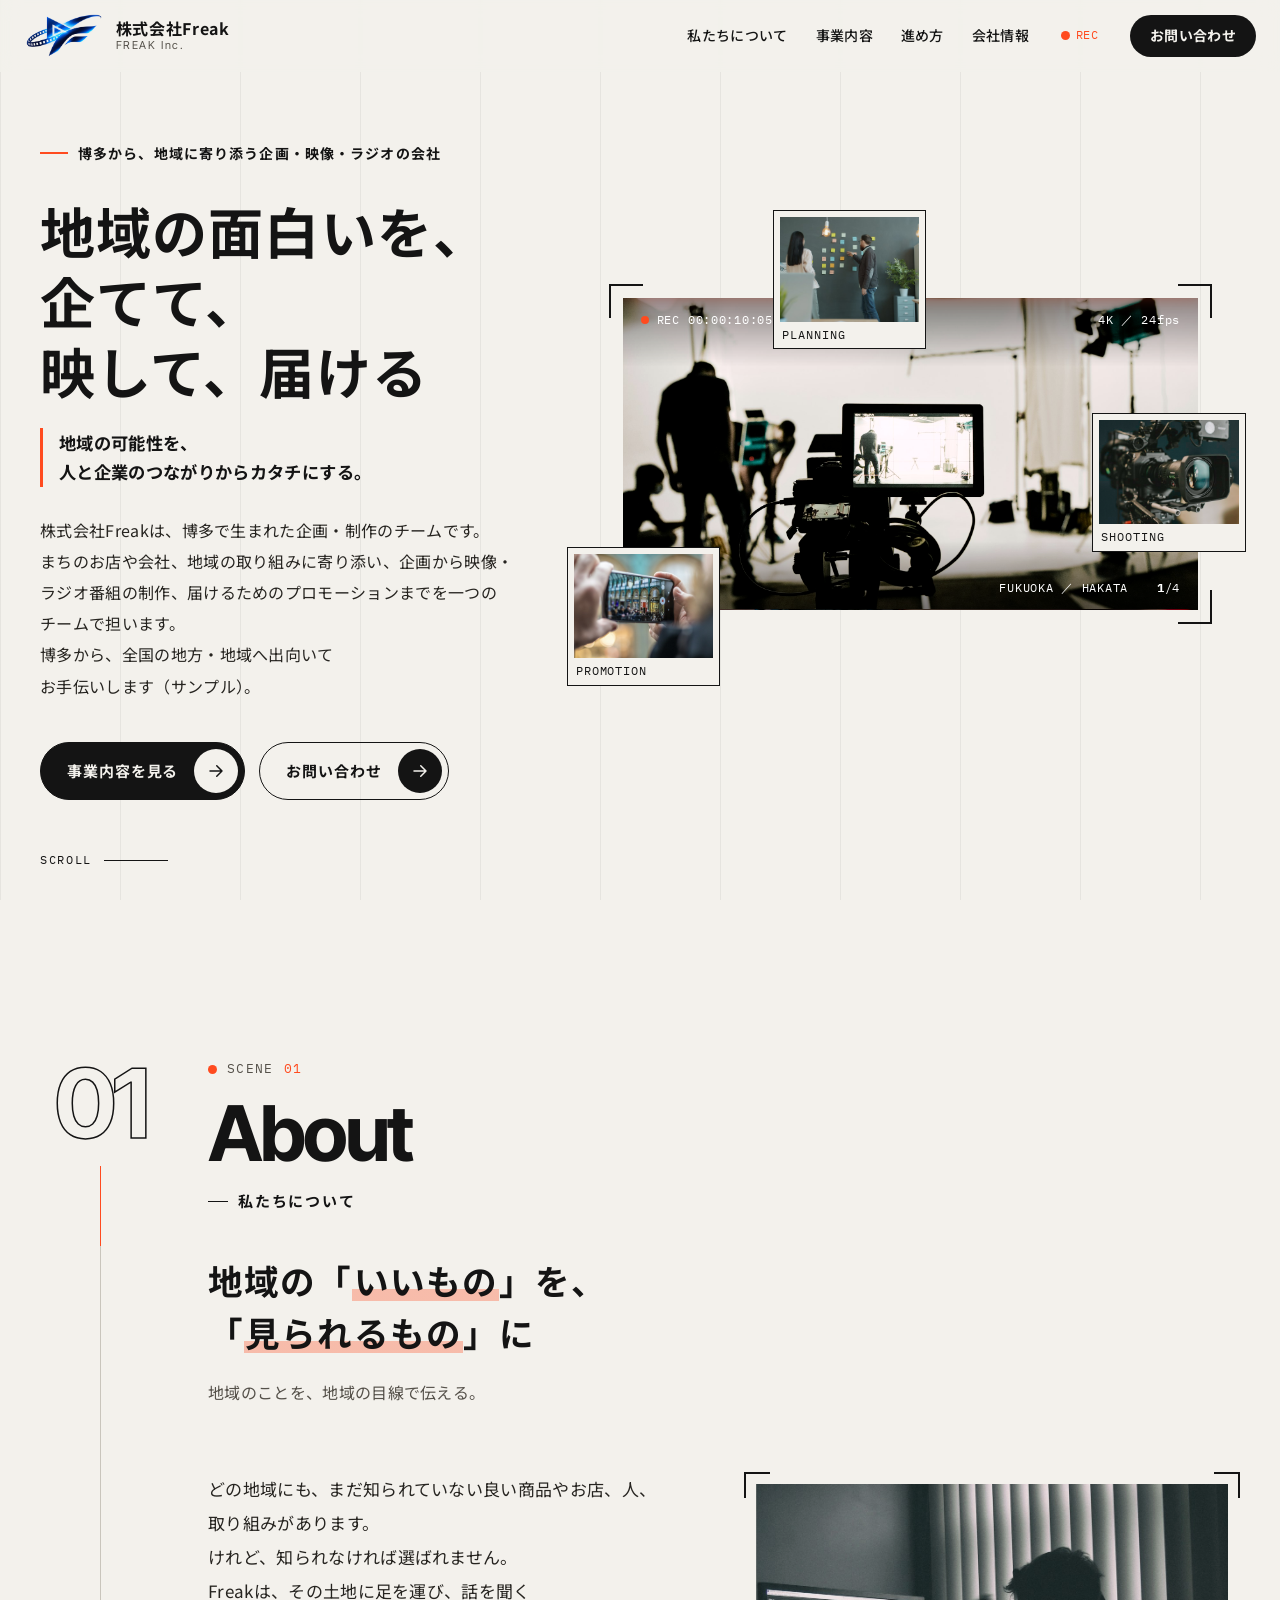
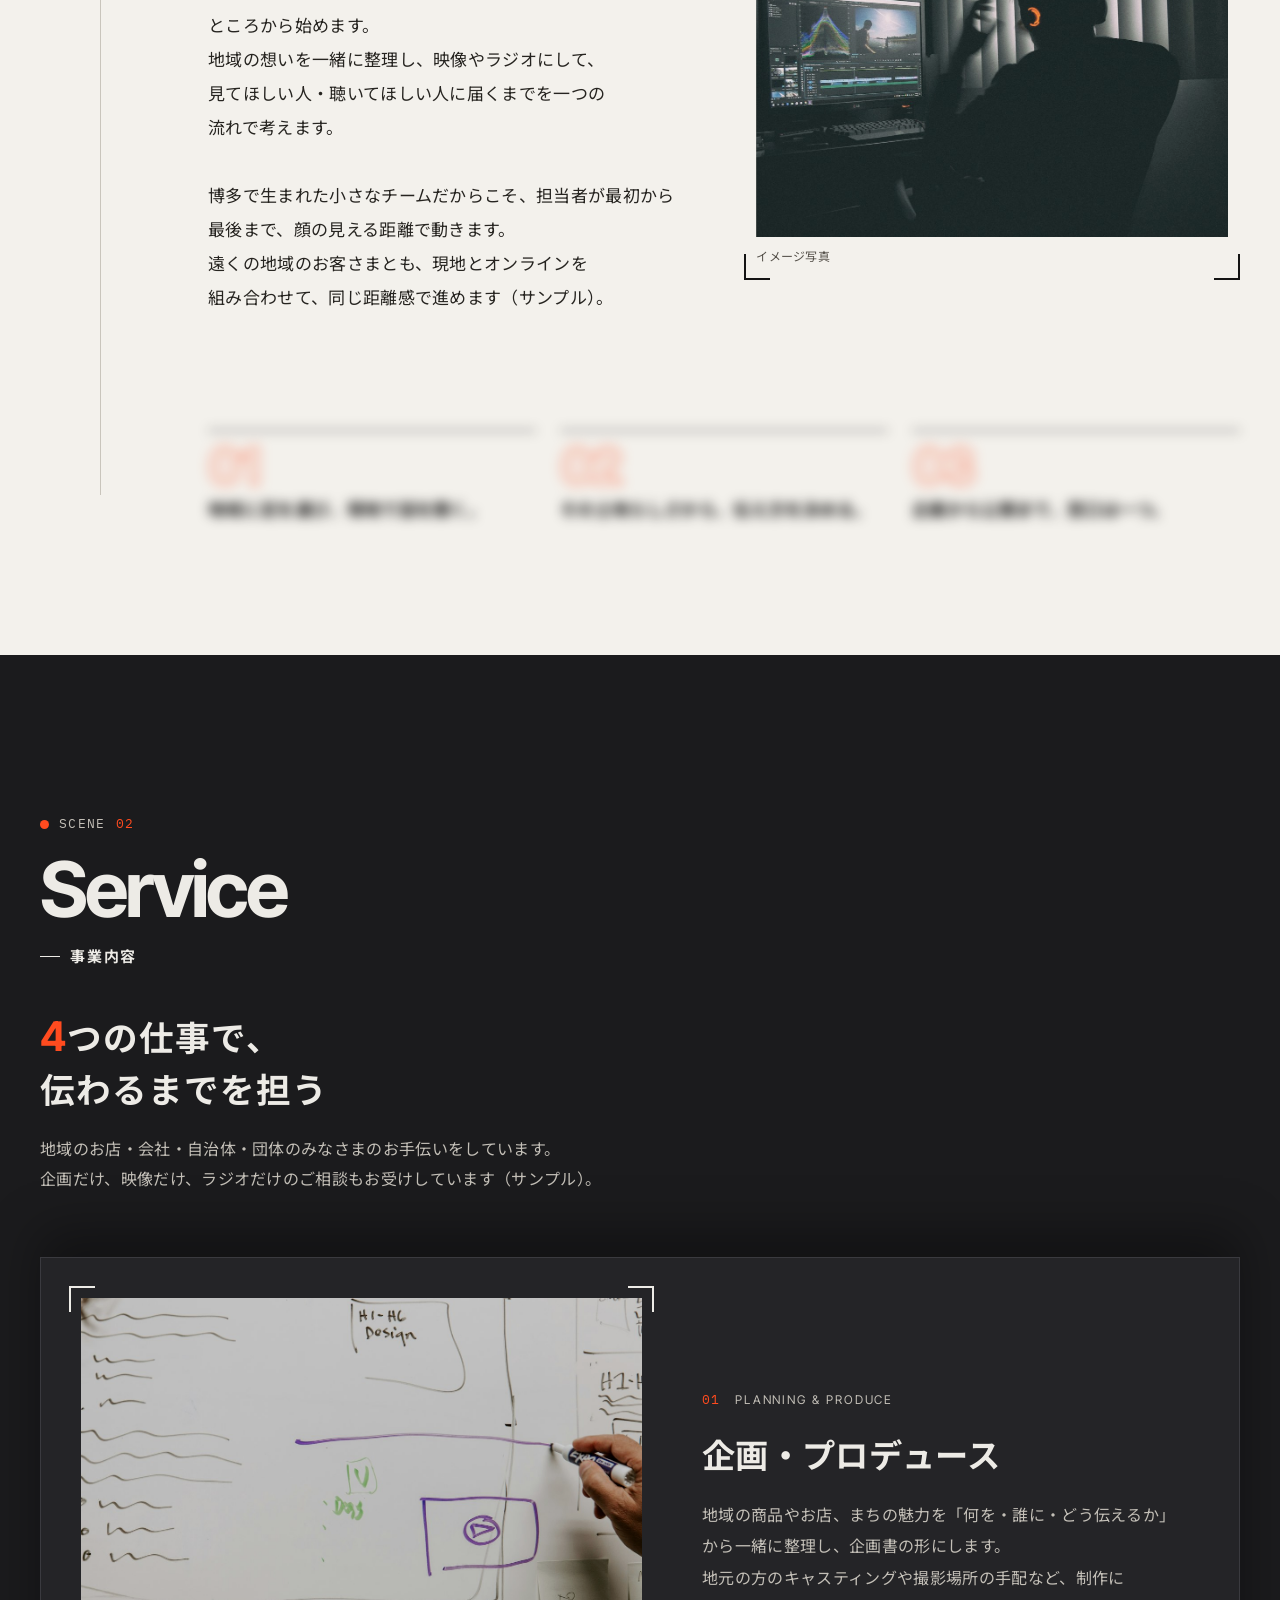
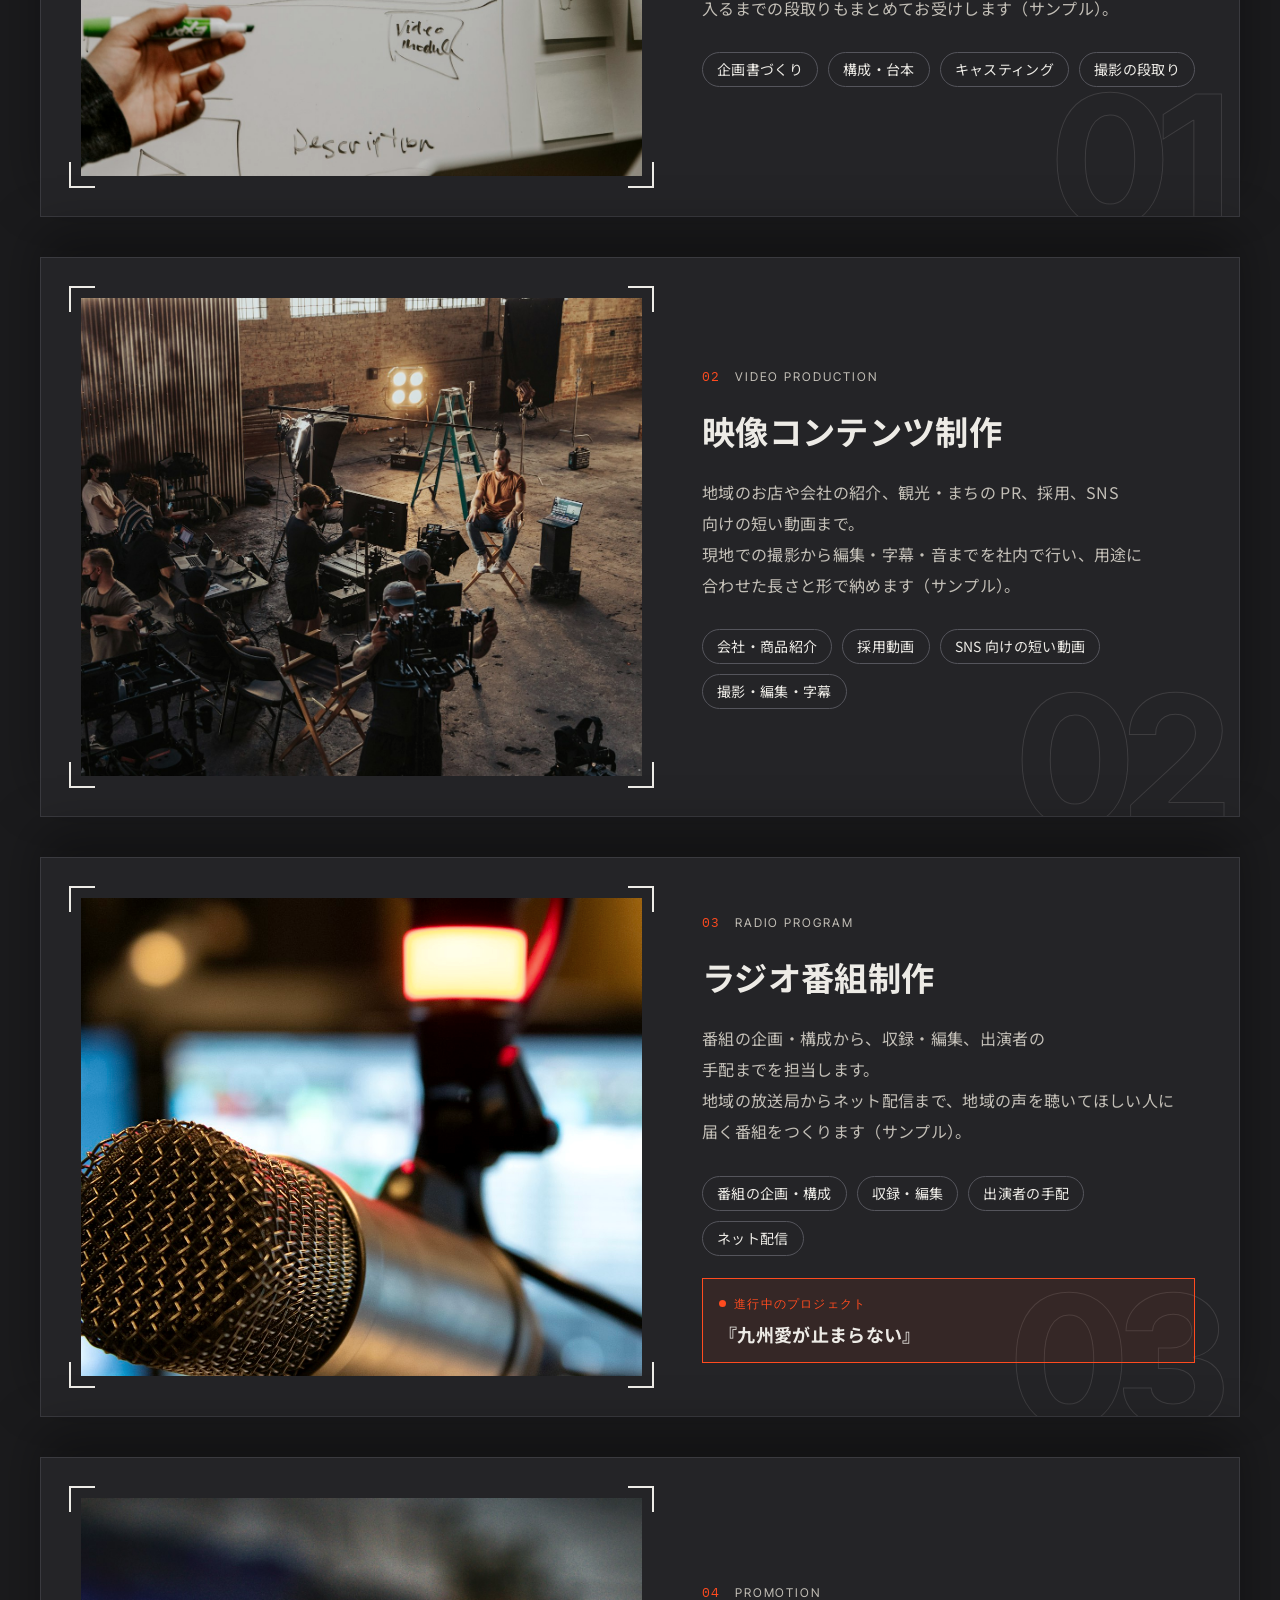
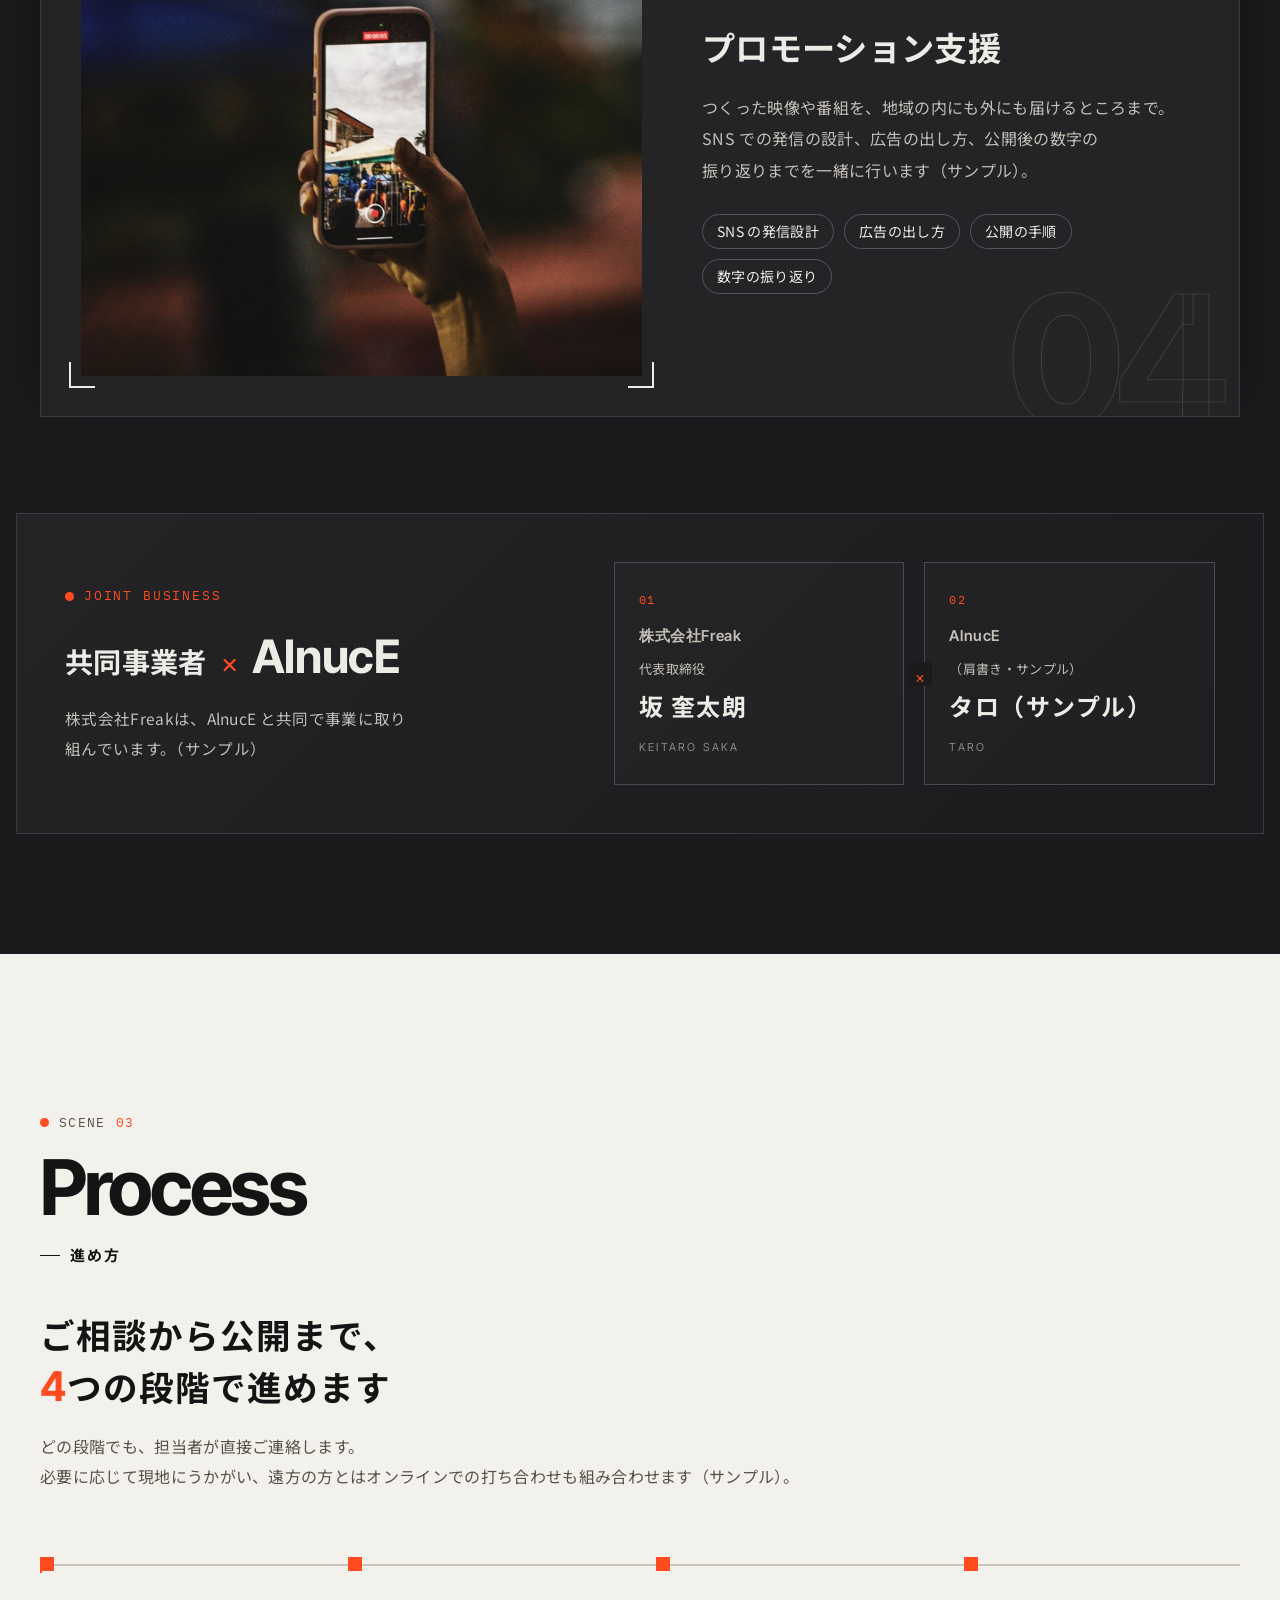
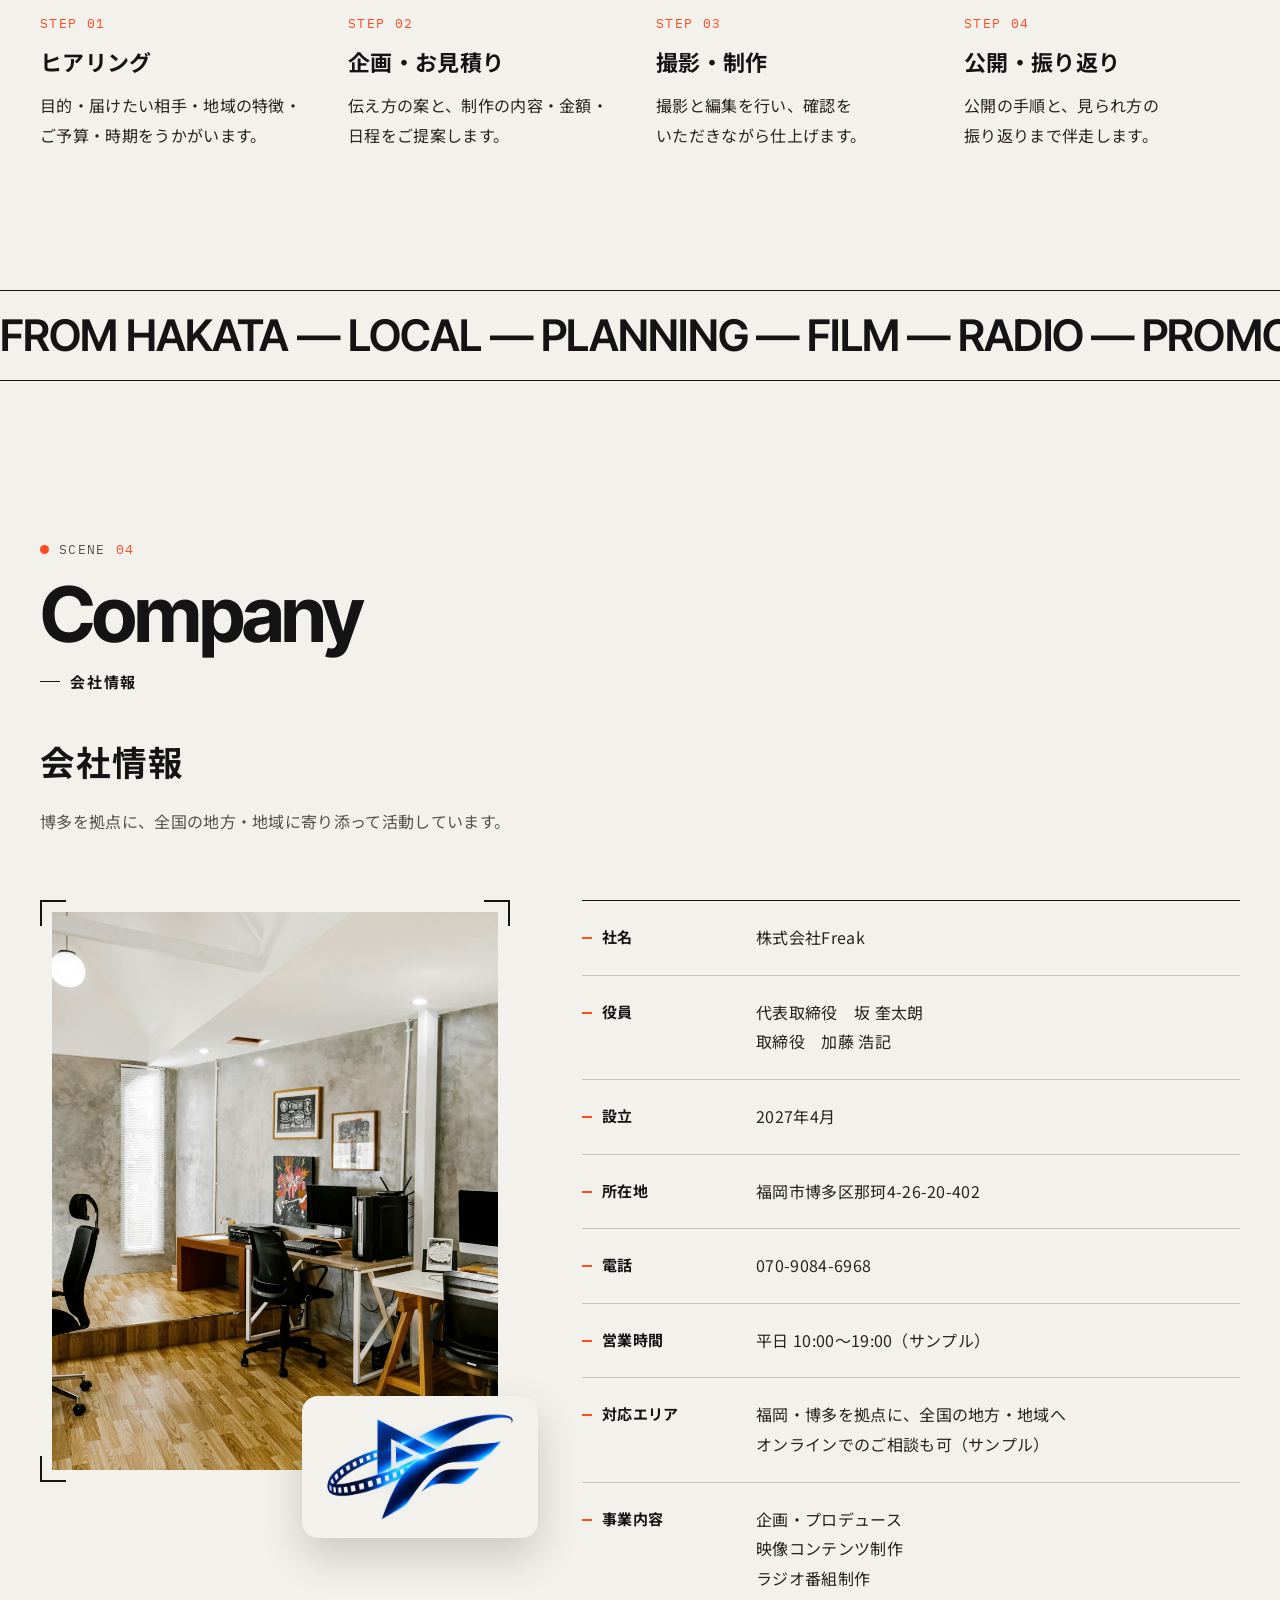
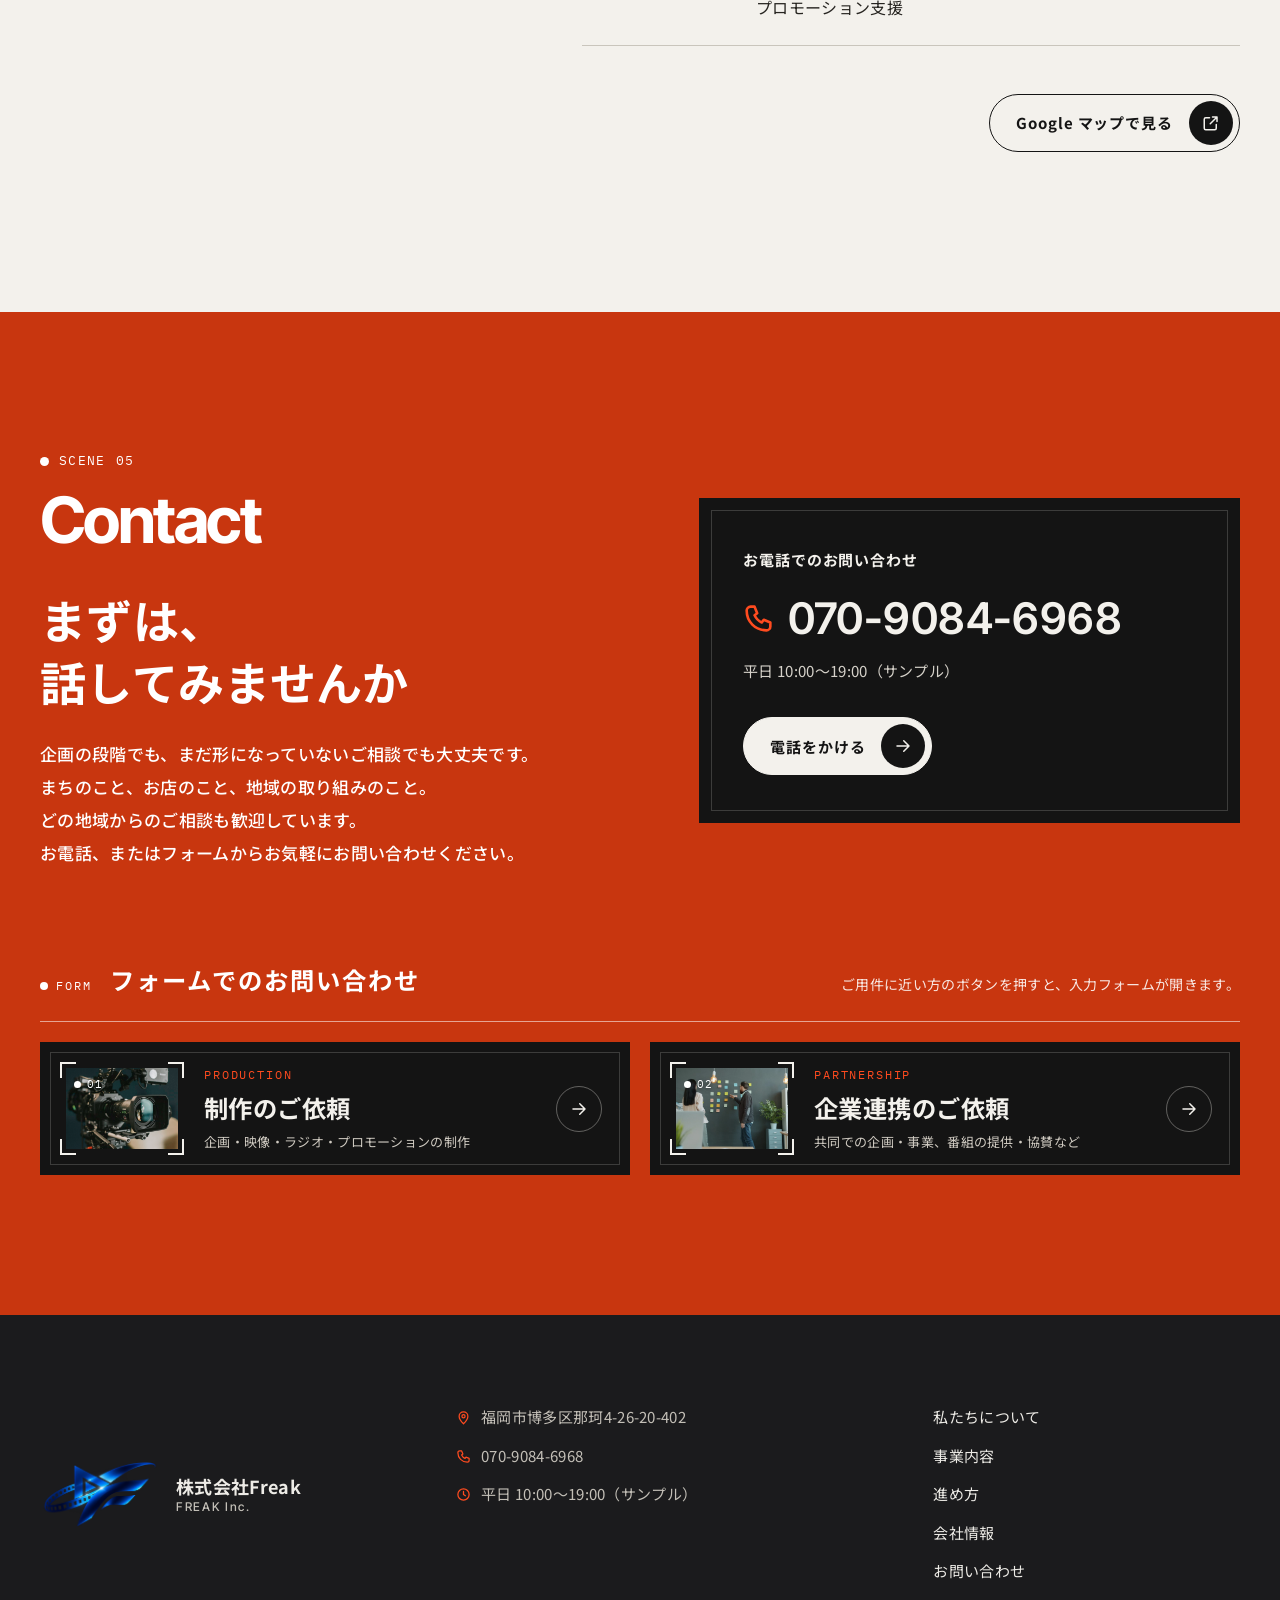
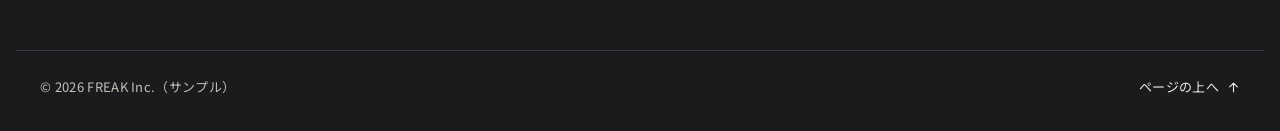
==== commit afa847c3: "フォームの入口を電話の枠と同じ作りに・朱の地になじませる" ====
--- a/index.html
+++ b/index.html
@@ -9,7 +9,7 @@
 <link rel="preconnect" href="https://fonts.googleapis.com">
 <link rel="preconnect" href="https://fonts.gstatic.com" crossorigin>
 <link href="https://fonts.googleapis.com/css2?family=IBM+Plex+Mono:wght@500&amp;family=Inter+Tight:wght@500;600;700&amp;family=Noto+Sans+JP:wght@400;500;700&amp;display=swap" rel="stylesheet">
-<link rel="stylesheet" href="theme/assets/main.css?v=20261114193028">
+<link rel="stylesheet" href="theme/assets/main.css?v=20261114193827">
 </head>
 <body class="home page tpl-freak">
 
@@ -376,9 +376,8 @@
 
 		<div class="wrap ct-go" id="contact-form">
 		<div class="ct-go-panel">
-		<span class="vf-c c-tl" aria-hidden="true"></span><span class="vf-c c-tr" aria-hidden="true"></span><span class="vf-c c-bl" aria-hidden="true"></span><span class="vf-c c-br" aria-hidden="true"></span>
 		<div class="ct-go-head">
-			<span class="rec-dot" aria-hidden="true"></span>
+			<p class="ct-go-kicker"><span class="rec-dot" aria-hidden="true"></span><span class="cms-field-p_label_form_kicker" data-cms-name="フォームの英語ラベル" data-cms-group="お問い合わせフォーム">FORM</span></p>
 			<p class="ct-form-head"><span class="cms-field-p_label_form_head" data-cms-name="フォームの見出し" data-cms-group="お問い合わせフォーム">フォームでのお問い合わせ</span></p>
 			<p class="ct-go-note"><span class="cms-field-p_label_form_head_note" data-cms-name="フォームの見出しの説明" data-cms-group="お問い合わせフォーム">ご用件に近い方のボタンを押すと、入力フォームが開きます。</span></p>
 		</div>
@@ -438,6 +437,6 @@
 		<a class="ft-top" href="#main"><span class="cms-field-p_label_to_top" data-cms-name="ページの上へ戻るリンク" data-cms-group="フッター">ページの上へ</span><i class="wpp-ico wpp-ico-arrow-up" aria-hidden="true"></i></a>
 	</div>
 </footer>
-<script src="theme/assets/main.js?v=20261114193028"></script>
+<script src="theme/assets/main.js?v=20261114193827"></script>
 </body>
 </html>
--- a/theme/assets/main.css
+++ b/theme/assets/main.css
@@ -381,17 +381,17 @@
 .kh-row dt{display:flex;align-items:baseline;gap:10px}
 .kh-row dt::before{content:"";flex:none;width:10px;height:2px;background:var(--rec);transform:translateY(-4px)}
 /* お問い合わせ：フォームへ進むボタン */
-/* フォームの入口をまとめて囲う＝生成りの札（四隅にファインダーの角）。2026-11-14 依頼者「全体をかこうなどして」 */
-.ct-go-panel{position:relative;padding:34px 36px 36px;background:var(--paper);color:var(--ink);box-shadow:0 18px 40px rgba(0,0,0,.18)}
-.ct-go-panel>.vf-c{width:22px;height:22px;border-color:var(--ink)}
-.ct-go-panel>.c-tl{top:12px;left:12px}.ct-go-panel>.c-tr{top:12px;right:12px}.ct-go-panel>.c-bl{bottom:12px;left:12px}.ct-go-panel>.c-br{bottom:12px;right:12px}
-.ct-go-head{display:flex;flex-wrap:wrap;align-items:center;gap:6px 14px;padding:0 0 18px;border-bottom:1px solid var(--ink)}
-.sec-cta .ct-go-head .rec-dot{width:10px;height:10px;background:var(--rec);animation-name:recBlink}
-.sec-cta .ct-form-head{font-size:clamp(19px,1.8vw,24px);letter-spacing:.08em;color:var(--ink)}
-.ct-go-note{margin-left:auto;font-size:14px;color:var(--mute)}
+/* フォームの入口＝朱の地にそのまま置く（見出しは白・下に白い細線）。入口の帯は上の電話の黒い枠と同じ作り（黒地＋内側の細い線）。2026-11-14 依頼者「アウェイ感がある」 */
+.ct-go-panel{position:relative}
+.ct-go-head{display:flex;flex-wrap:wrap;align-items:baseline;gap:6px 18px;padding:0 0 18px;border-bottom:1px solid rgba(255,255,255,.55)}
+.ct-go-kicker{display:flex;align-items:center;gap:8px;font-family:var(--mono);font-size:12px;letter-spacing:.16em;color:#fff}
+.sec-cta .ct-go-kicker .rec-dot{width:8px;height:8px}
+.sec-cta .ct-form-head{font-size:clamp(20px,1.9vw,26px);letter-spacing:.08em;color:#fff}
+.ct-go-note{margin-left:auto;font-size:14px;color:rgba(255,255,255,.88)}
 .ct-go-list{display:grid;grid-template-columns:1fr 1fr;gap:20px;margin-top:20px}
 /* フォームへの入口＝横長のファインダーの帯（左に写真の小窓・中に名前・右に矢印）。2026-11-14 夜 */
-.ct-go-btn{position:relative;display:grid;grid-template-columns:124px 1fr auto;align-items:center;gap:18px;padding:12px 18px 12px 12px;background:var(--ink);color:var(--paper);text-decoration:none;overflow:hidden;transition:transform .35s var(--ease),box-shadow .35s var(--ease)}
+.ct-go-btn{position:relative;display:grid;grid-template-columns:124px 1fr auto;align-items:center;gap:20px;padding:20px 28px 20px 20px;background:var(--ink);color:var(--paper);text-decoration:none;overflow:hidden;transition:transform .35s var(--ease),box-shadow .35s var(--ease)}
+.ct-go-btn::before{content:"";position:absolute;inset:10px;border:1px solid rgba(243,241,236,.18);pointer-events:none;z-index:1}
 .ct-go-btn::after{content:"";position:absolute;left:0;right:0;bottom:0;height:3px;background:var(--rec);transform:scaleX(0);transform-origin:left;transition:transform .5s var(--ease)}
 .ct-go-btn:hover{transform:translateY(-3px);box-shadow:0 16px 32px rgba(0,0,0,.25)}
 .ct-go-btn:hover::after{transform:scaleX(1)}
@@ -406,7 +406,7 @@
 .ct-go-body{display:flex;flex-direction:column;gap:6px;min-width:0}
 .ct-go-en{font-family:var(--mono);font-size:11.5px;letter-spacing:.16em;color:var(--rec)}
 .ct-go-title{font-size:clamp(20px,1.9vw,26px);font-weight:700;line-height:1.35;letter-spacing:.02em}
-.ct-go-lead{font-size:13px;line-height:1.7;color:#cfcac1;text-wrap:pretty}
+.ct-go-lead{font-size:13px;line-height:1.7;color:#cfcac1;text-wrap:pretty;word-break:keep-all;overflow-wrap:anywhere}
 .ct-go-arrow{position:relative;display:grid;place-items:center;width:46px;height:46px;border-radius:50%;border:1px solid rgba(243,241,236,.35);color:var(--paper);overflow:hidden;flex:none;transition:border-color .35s}
 .ct-go-arrow .btn-fill{background:var(--rec)}
 .ct-go-arrow .btn-ico{font-size:18px}
@@ -486,17 +486,15 @@
   .st-promise{grid-template-columns:1fr;gap:0;margin-top:56px}
   .st-promise li{padding:18px 0 18px 64px;flex-direction:row;align-items:baseline;gap:14px}
   .pr-no{top:14px;font-size:38px}
-  .ct-go-btn{grid-template-columns:72px 1fr auto;gap:10px;padding:8px 10px 8px 8px}
+  .ct-go-btn{grid-template-columns:84px 1fr auto;gap:12px;padding:14px 16px 14px 14px}
+  .ct-go-btn::before{inset:6px}
   .ct-go-ph{padding:4px}.ct-go-img{inset:4px}
   .ct-go-ph .vf-c{width:12px;height:12px}
   .ct-go-rec{left:9px;top:8px;font-size:10px}
   .ct-go-title{font-size:16.5px}
   .ct-go-lead{font-size:12.5px;line-height:1.6}
   .ct-go-arrow{width:32px;height:32px}
-  .ct-go-panel{padding:24px 12px 16px}
-  .ct-go-panel>.vf-c{width:16px;height:16px}
-  .ct-go-panel>.c-tl{top:8px;left:8px}.ct-go-panel>.c-tr{top:8px;right:8px}.ct-go-panel>.c-bl{bottom:8px;left:8px}.ct-go-panel>.c-br{bottom:8px;right:8px}
-  .ct-go-head{padding:0 4px 14px;gap:4px 10px}
+  .ct-go-head{padding:0 0 14px;gap:4px 12px}
   .ct-go-note{margin-left:0;flex-basis:100%;font-size:12.5px}
   .tl-list{grid-template-columns:1fr;gap:36px}
   .tl-item{padding-left:32px;border-left:1px solid var(--line)}
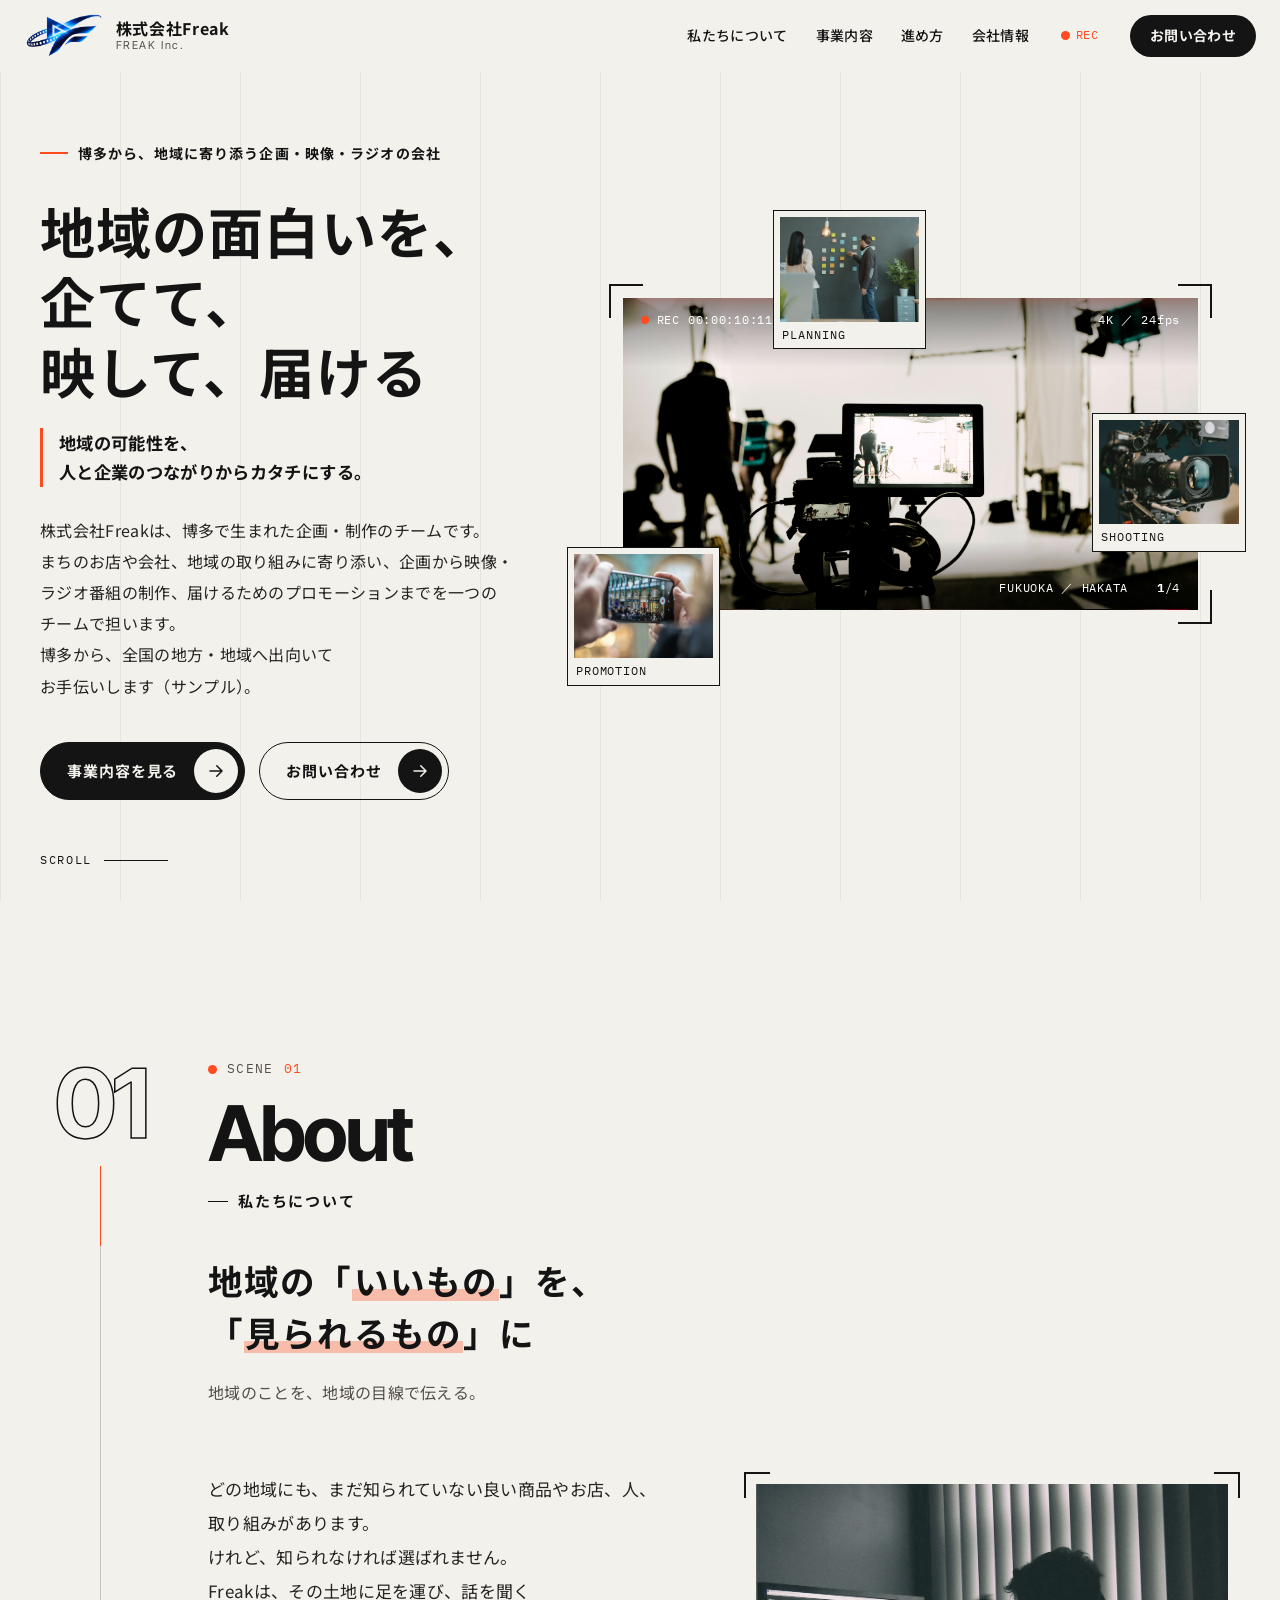
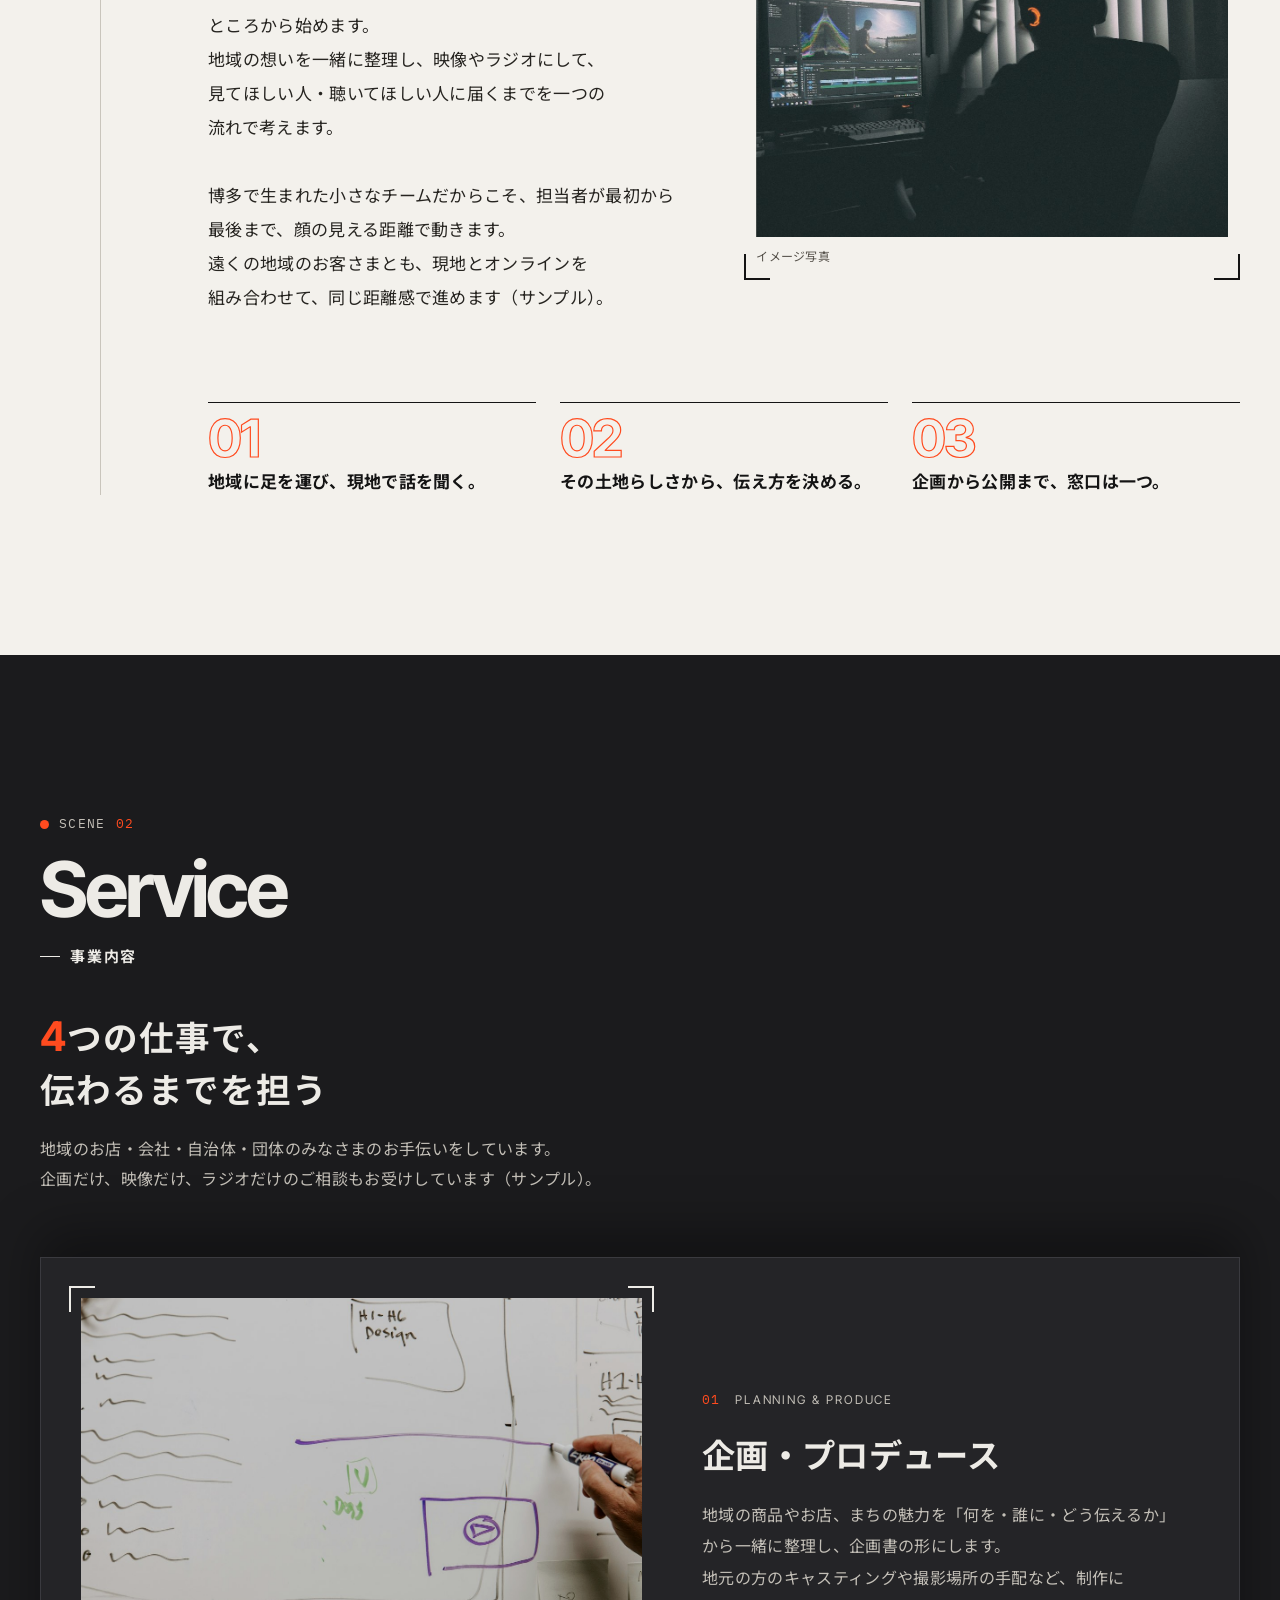
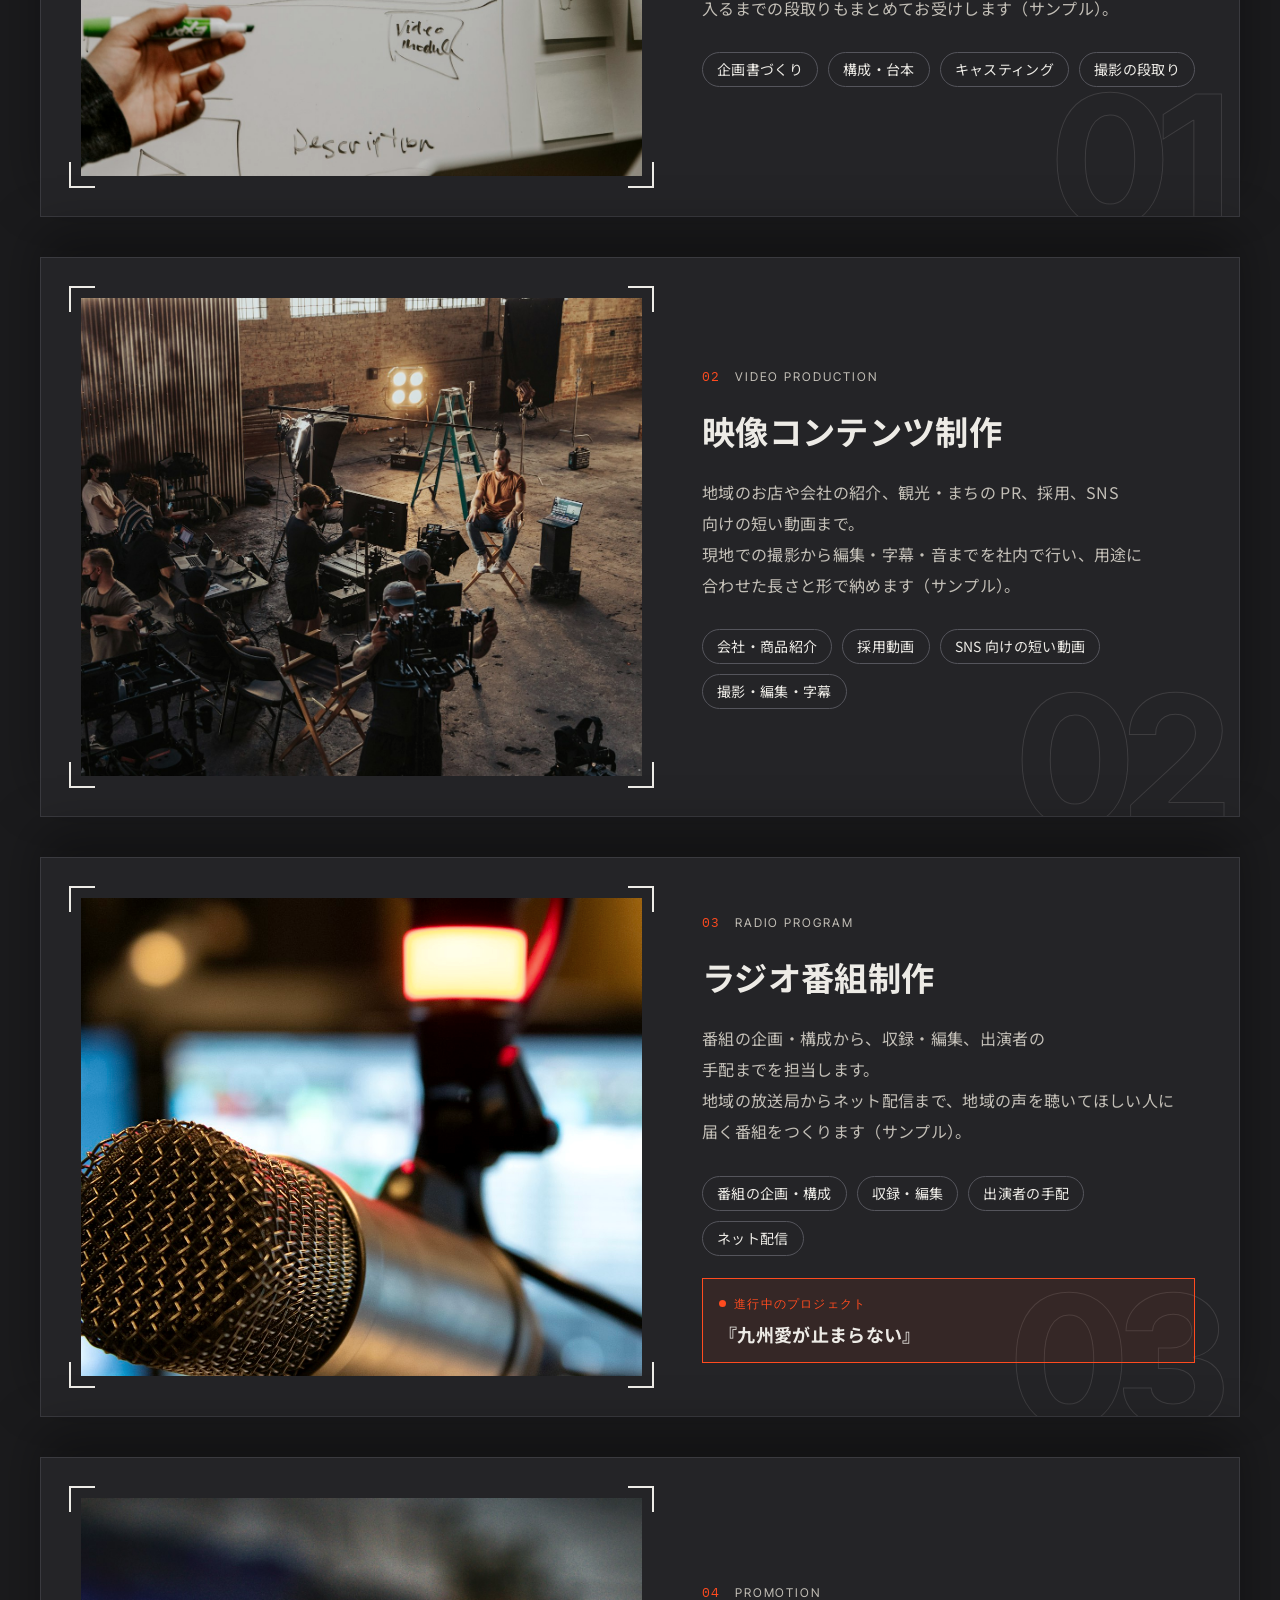
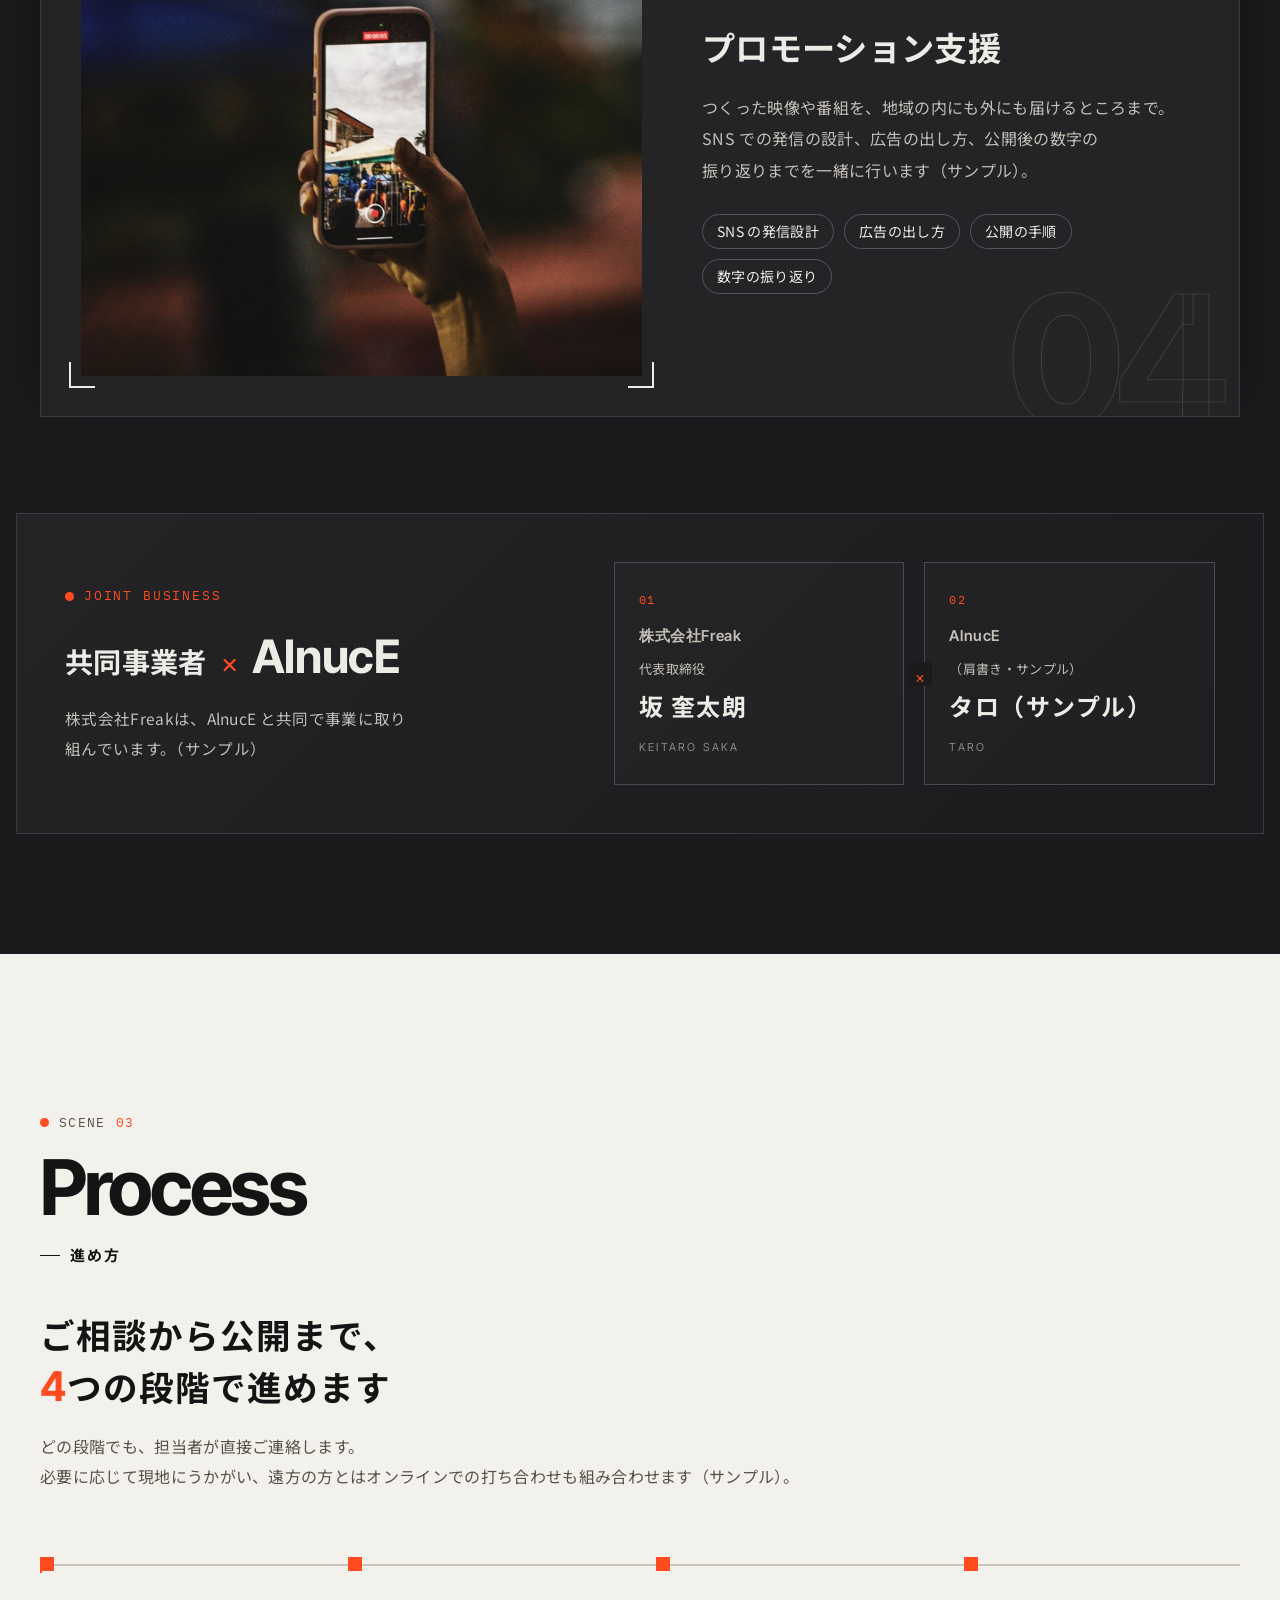
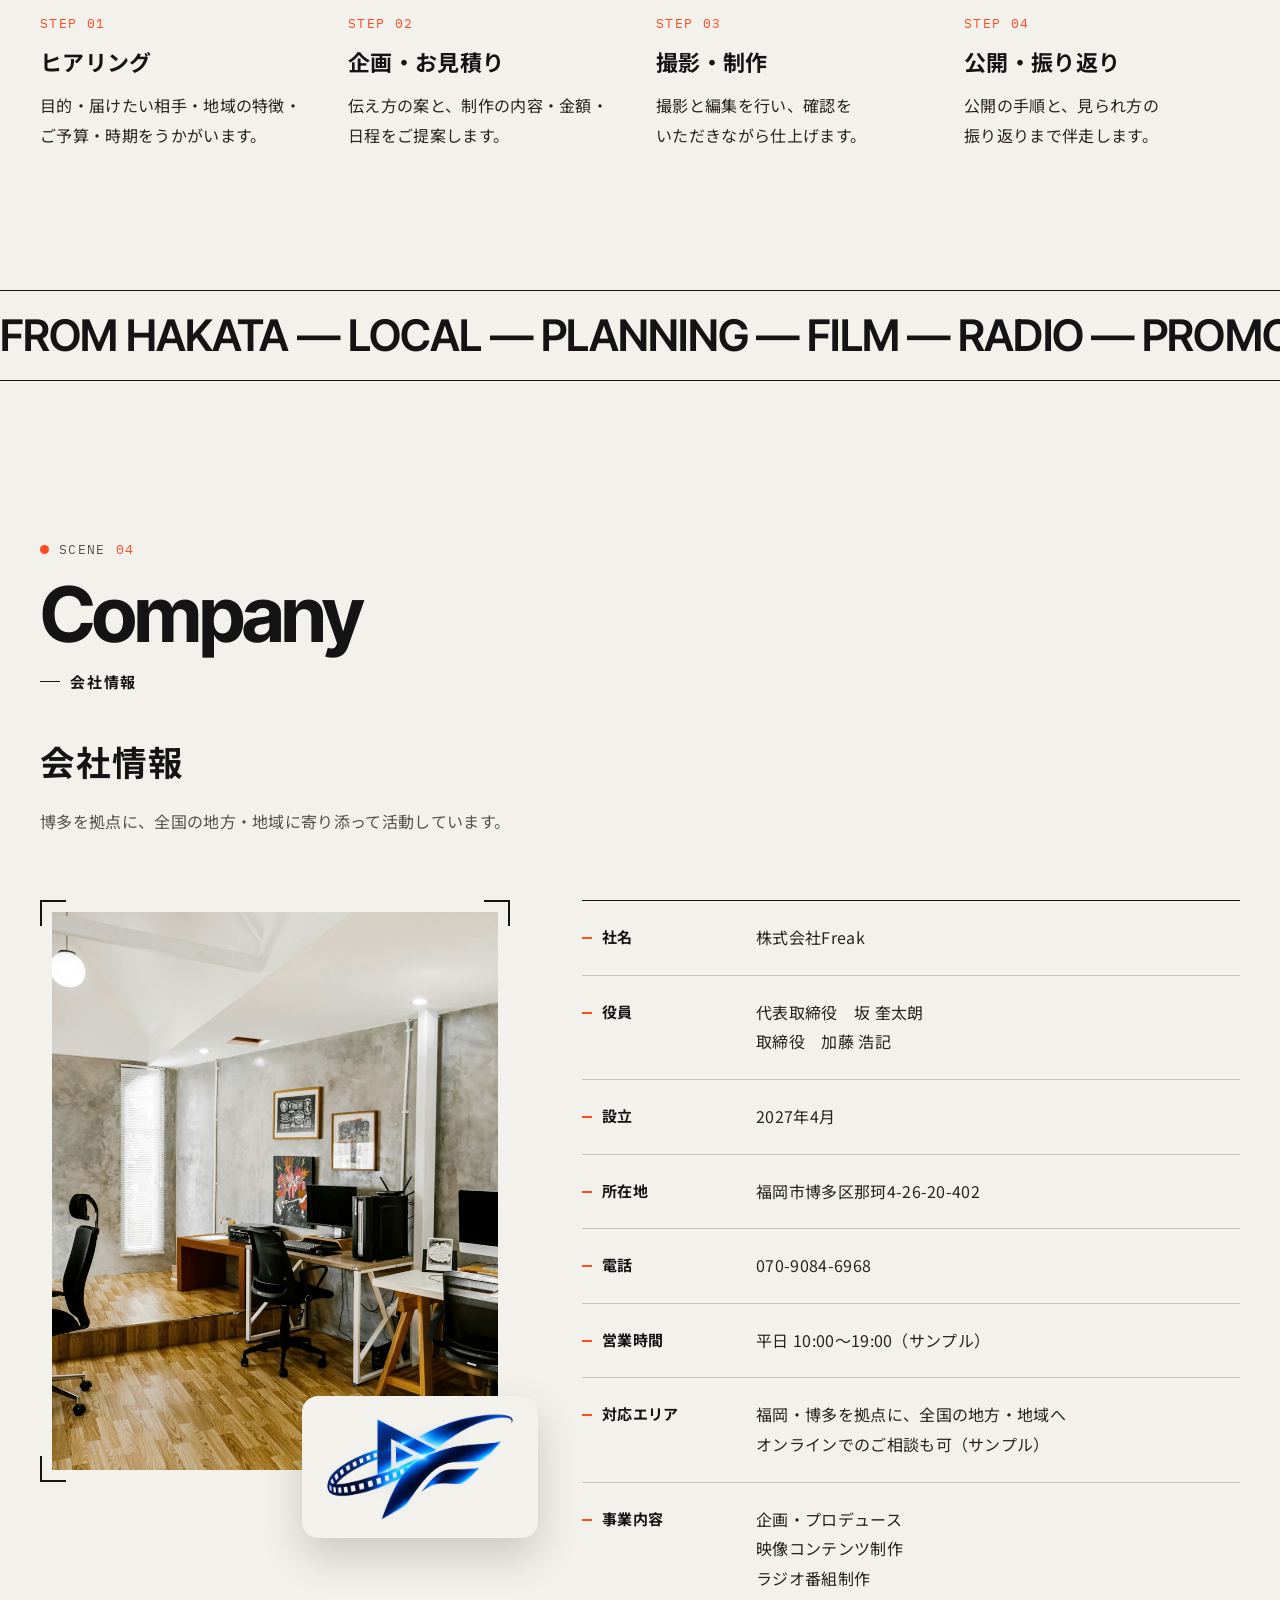
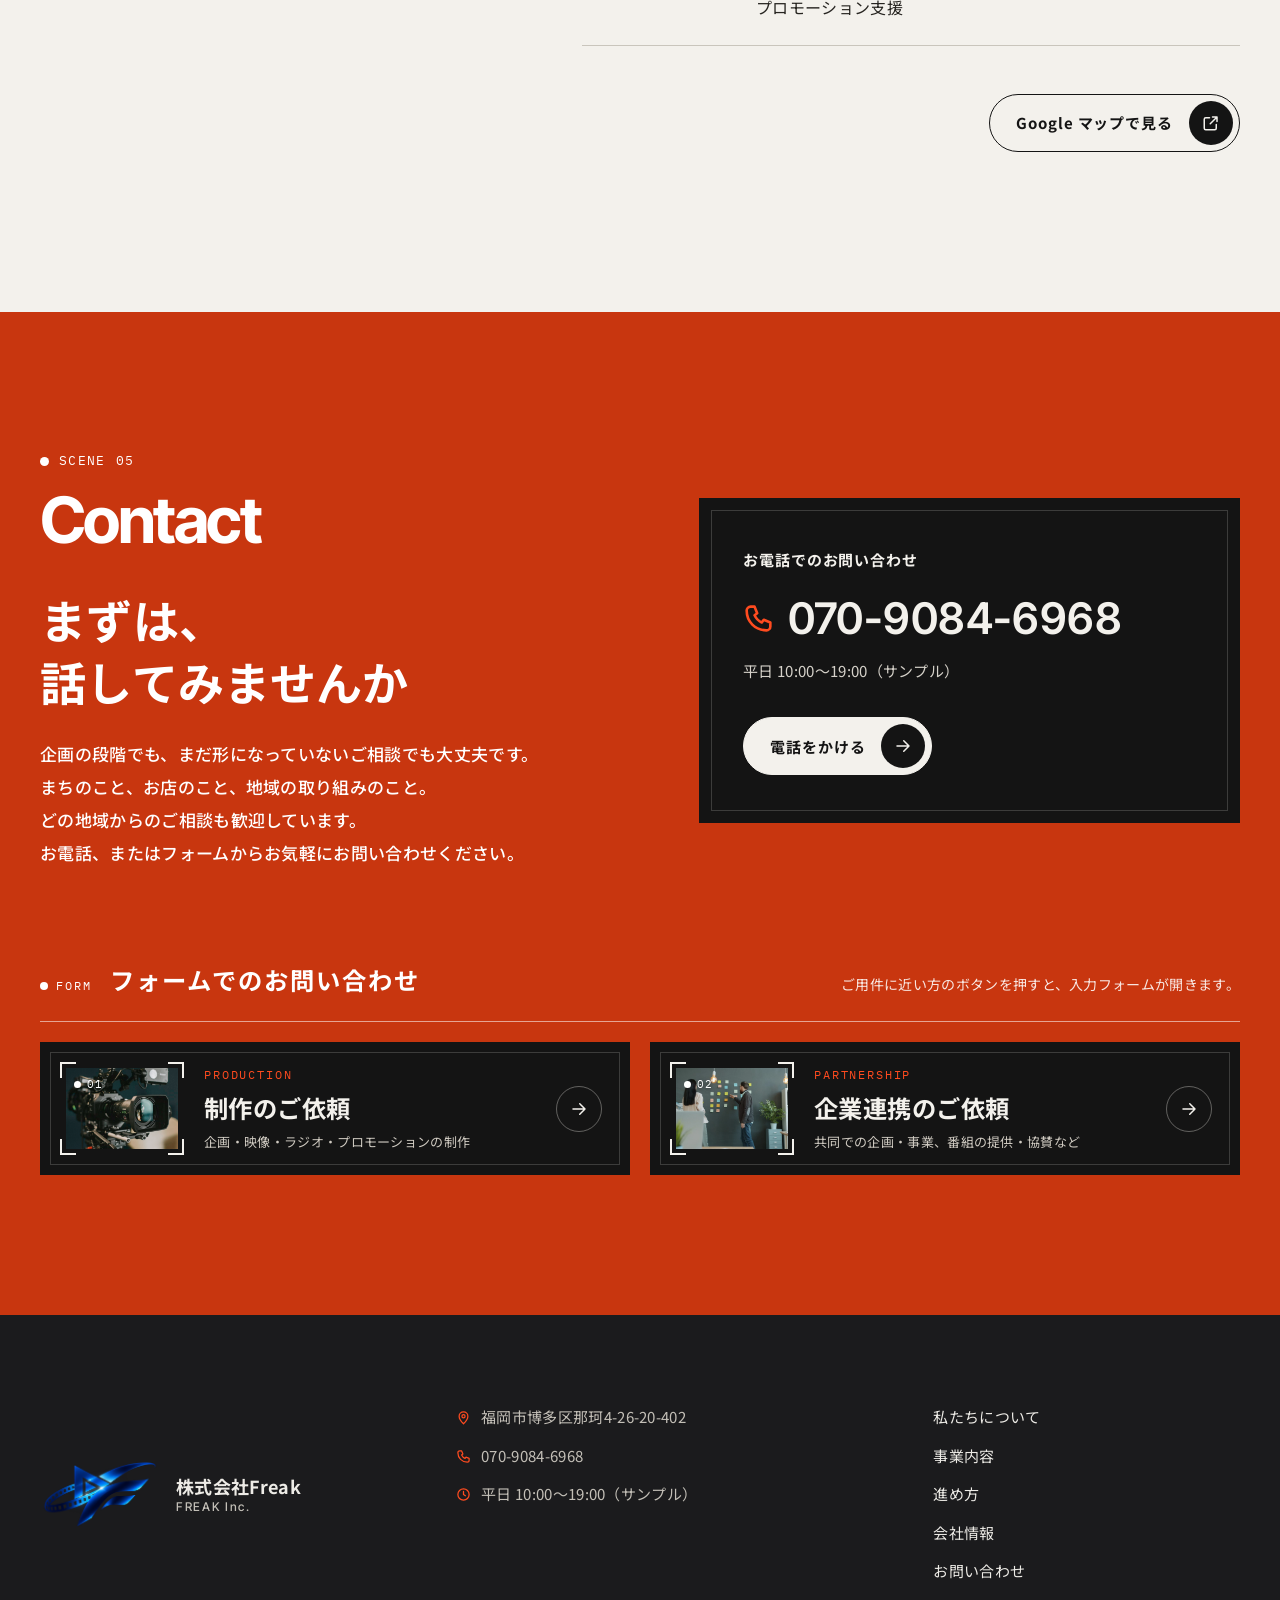
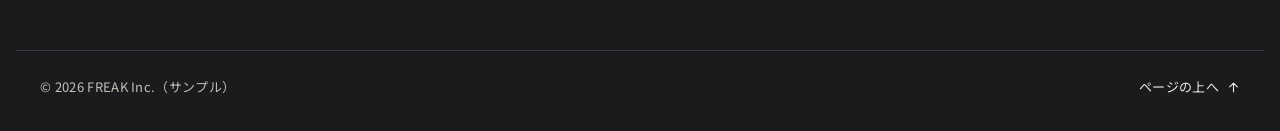
==== commit 397c89a6: "お問い合わせ先をメールに（フォーム2種）" ====
--- a/index.html
+++ b/index.html
@@ -9,7 +9,7 @@
 <link rel="preconnect" href="https://fonts.googleapis.com">
 <link rel="preconnect" href="https://fonts.gstatic.com" crossorigin>
 <link href="https://fonts.googleapis.com/css2?family=IBM+Plex+Mono:wght@500&amp;family=Inter+Tight:wght@500;600;700&amp;family=Noto+Sans+JP:wght@400;500;700&amp;display=swap" rel="stylesheet">
-<link rel="stylesheet" href="theme/assets/main.css?v=20261114193827">
+<link rel="stylesheet" href="theme/assets/main.css?v=20261114195220">
 </head>
 <body class="home page tpl-freak">
 
@@ -437,6 +437,6 @@
 		<a class="ft-top" href="#main"><span class="cms-field-p_label_to_top" data-cms-name="ページの上へ戻るリンク" data-cms-group="フッター">ページの上へ</span><i class="wpp-ico wpp-ico-arrow-up" aria-hidden="true"></i></a>
 	</div>
 </footer>
-<script src="theme/assets/main.js?v=20261114193827"></script>
+<script src="theme/assets/main.js?v=20261114195220"></script>
 </body>
 </html>
--- a/theme/assets/main.css
+++ b/theme/assets/main.css
@@ -360,6 +360,8 @@
 .ct-send .btn{margin:0;cursor:pointer;font-family:inherit}
 .ct-note{font-size:13.5px;line-height:1.7;color:var(--mute)}
 .ct-note.is-on{color:#C8360F;font-weight:700}
+.ct-mail{margin-top:6px;font-size:13.5px;line-height:1.7;color:var(--mute)}
+.ct-mail a{color:inherit;font-weight:700;text-decoration:underline;text-underline-offset:3px;word-break:break-all}
 
 
 /* ---------- 2026-11-14 夜：ボタンと文字のデザイン ---------- */
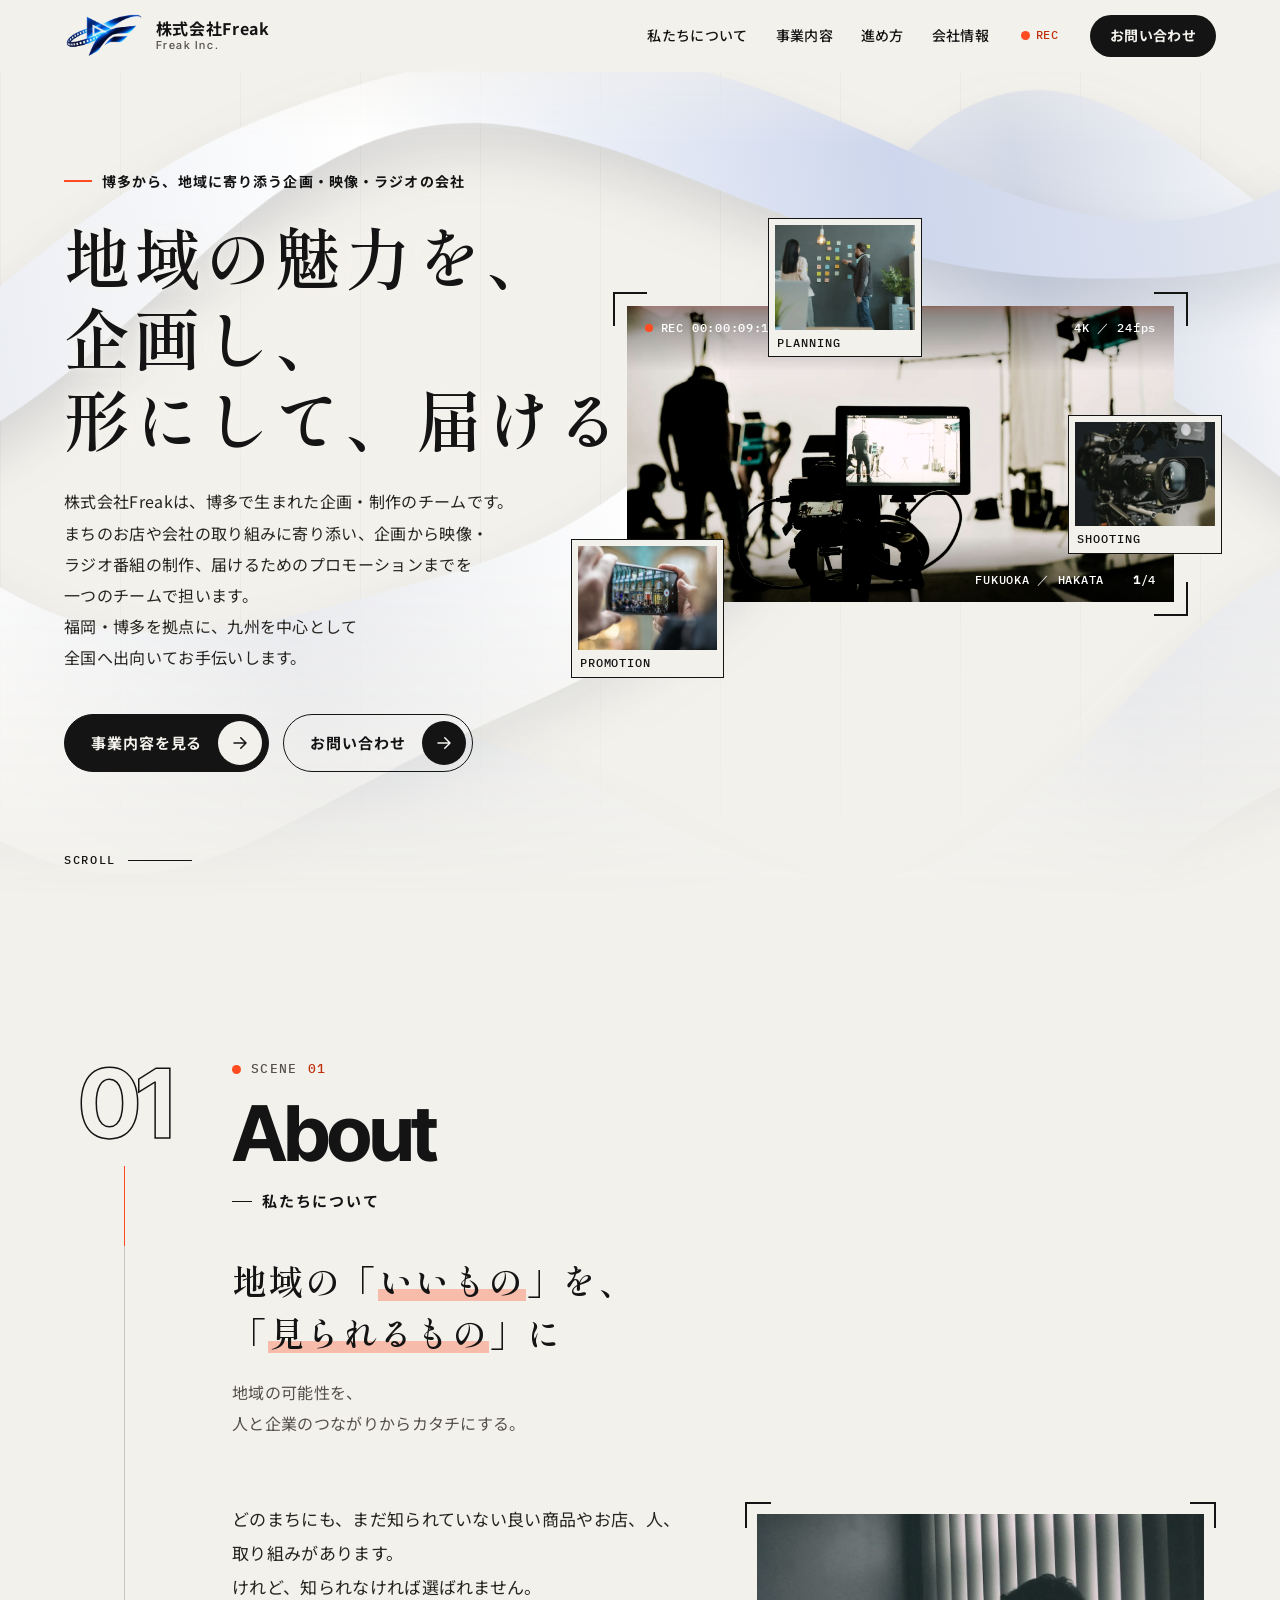
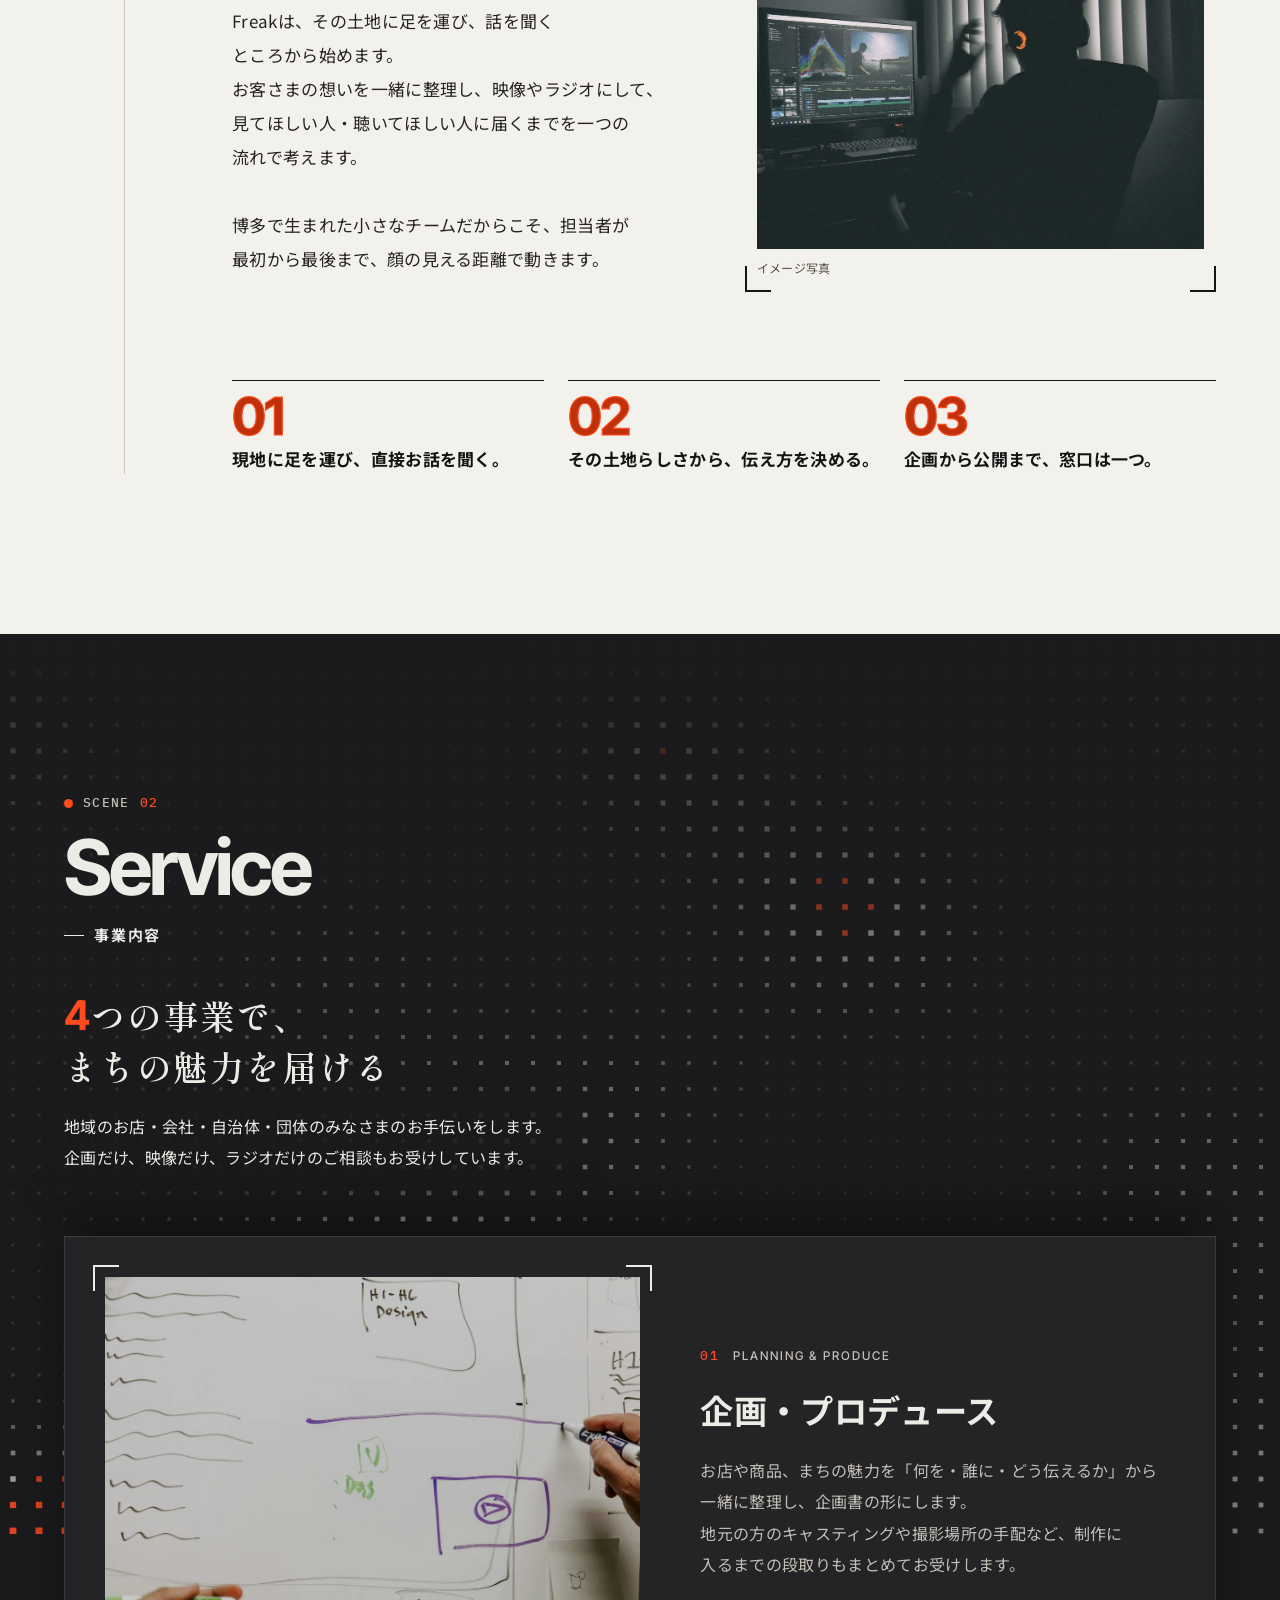
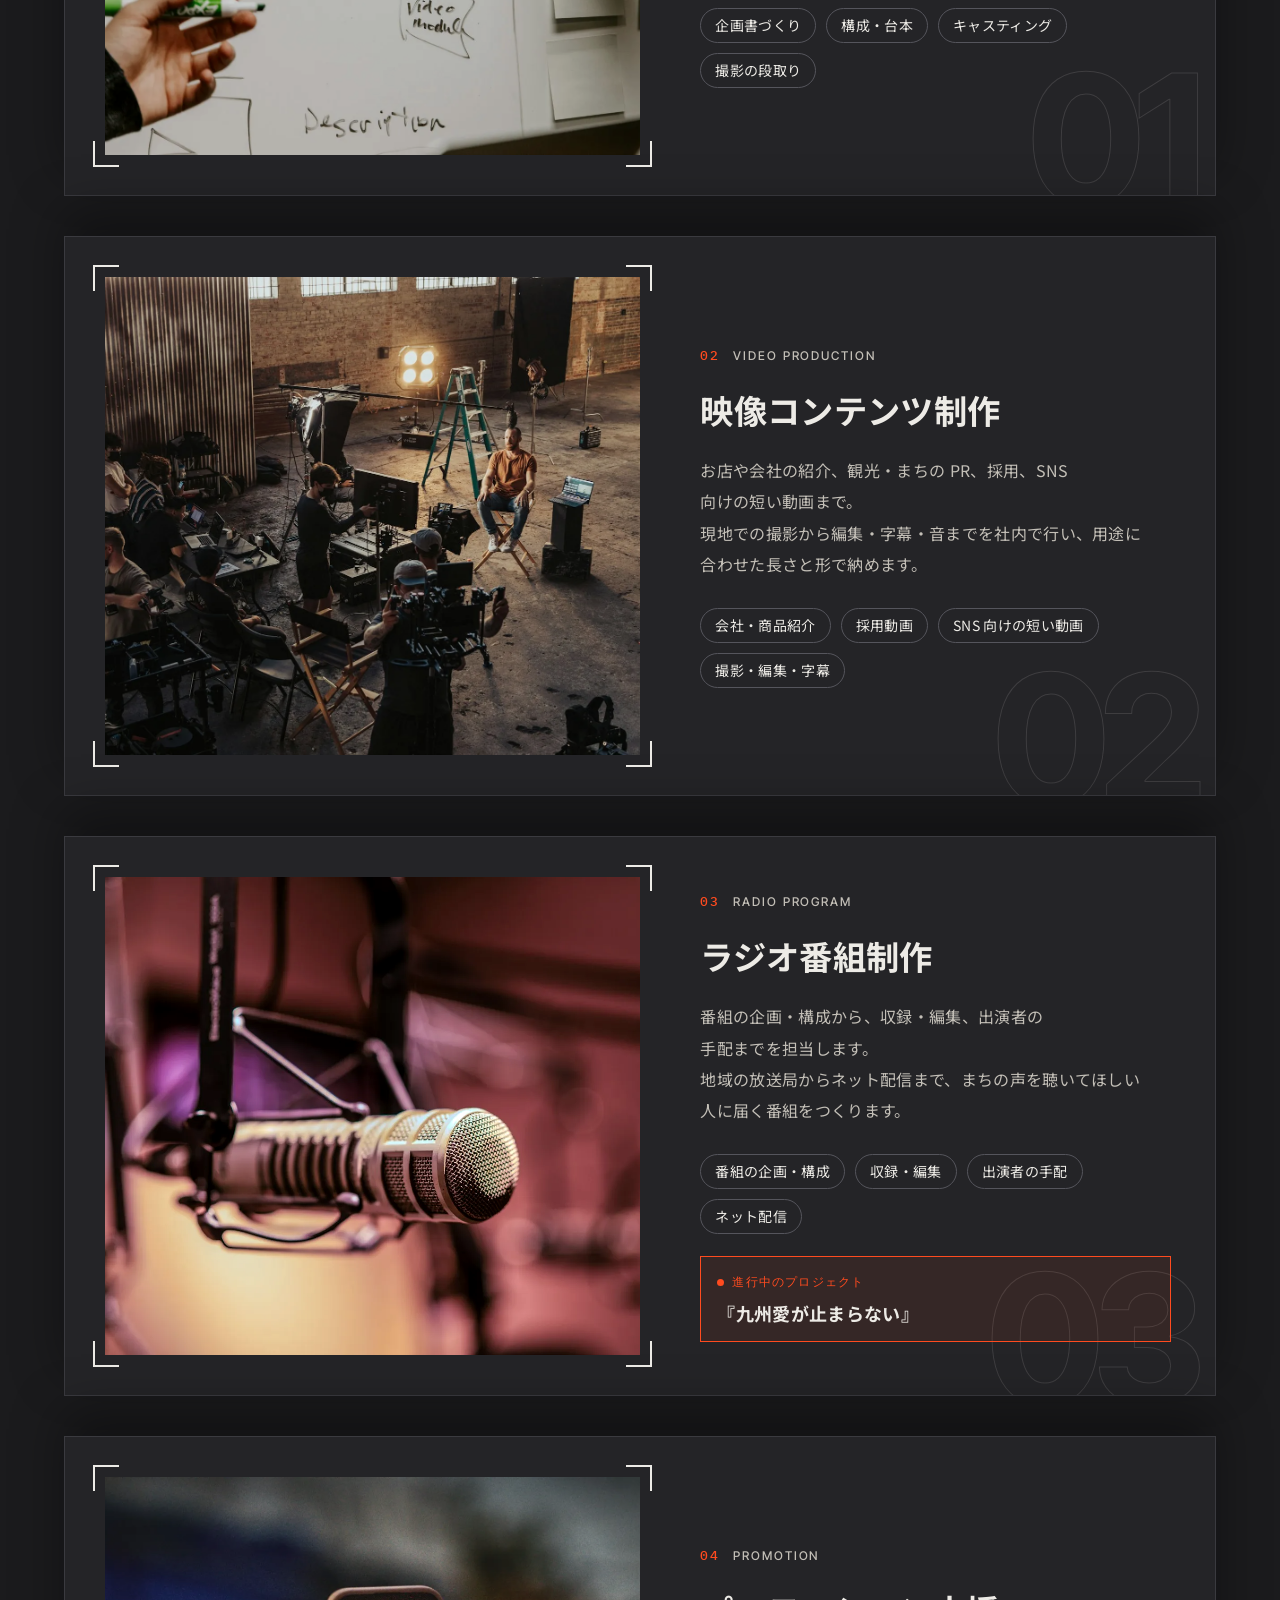
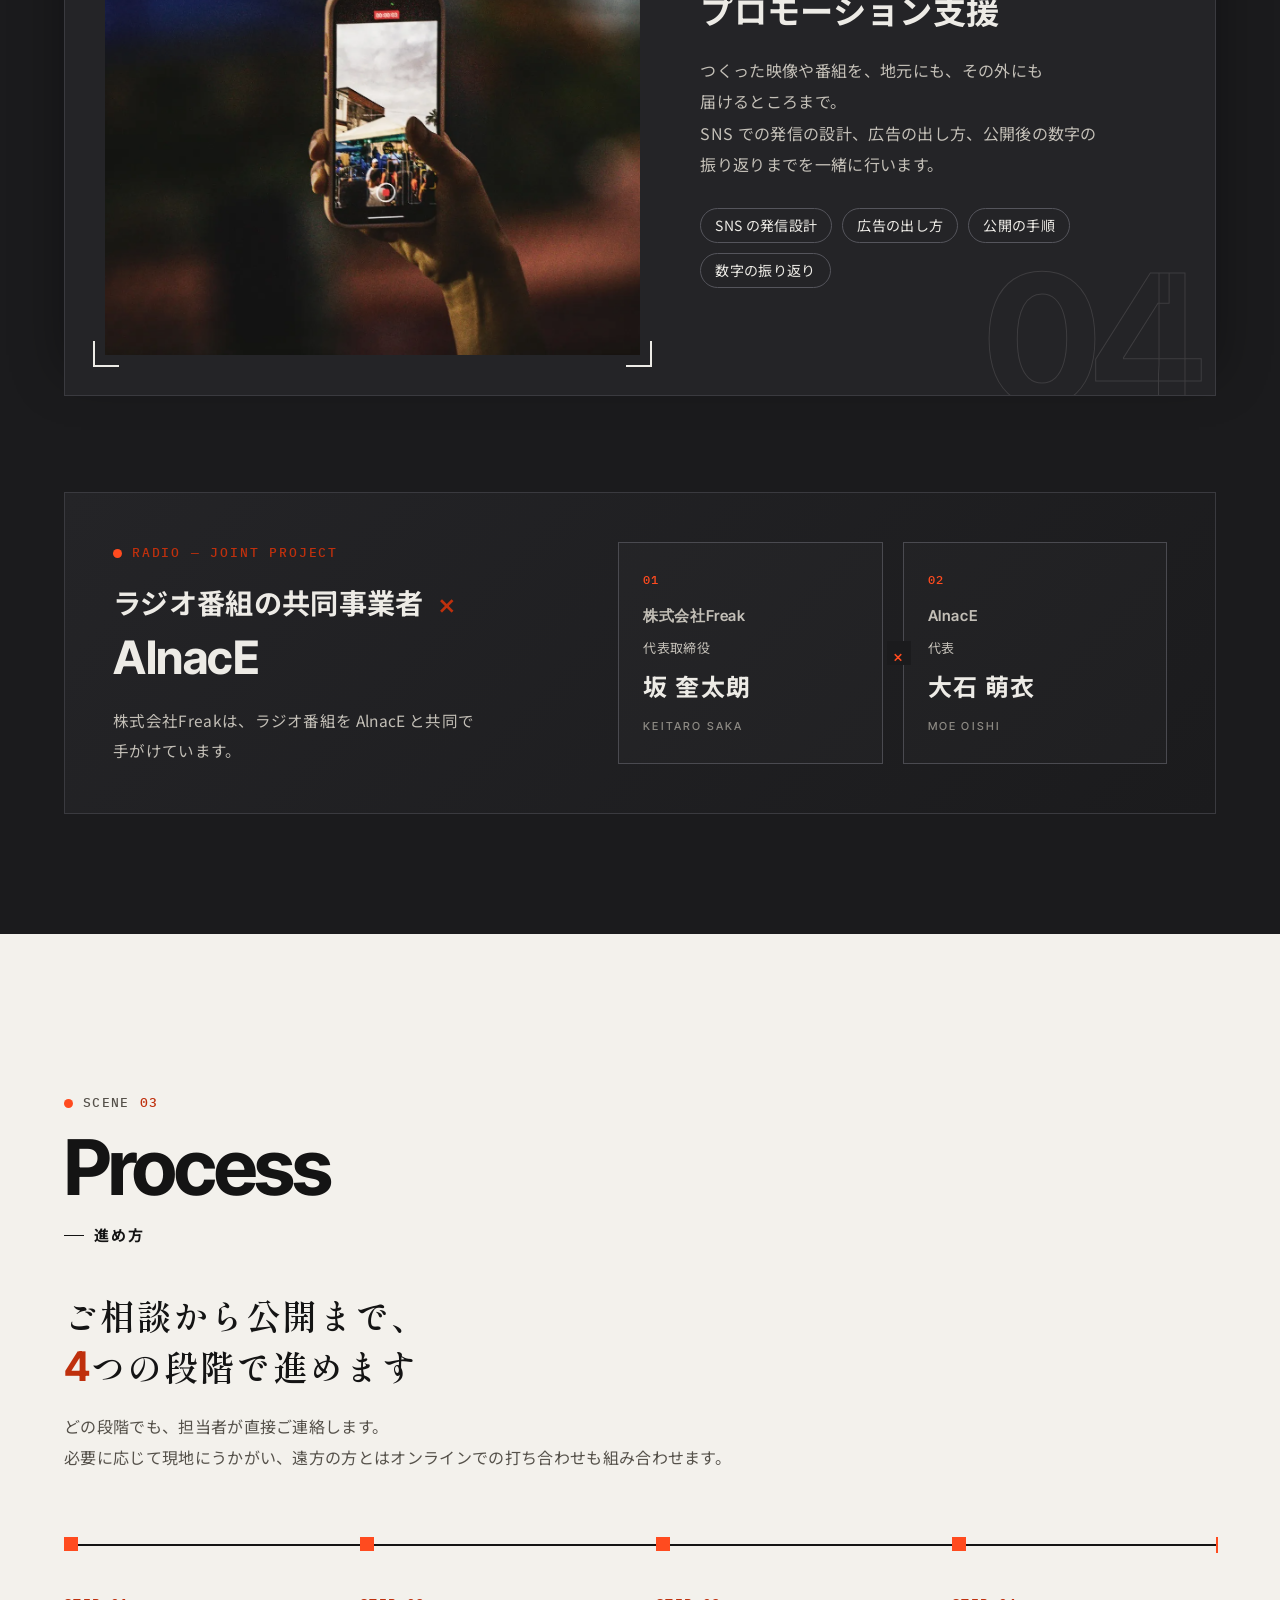
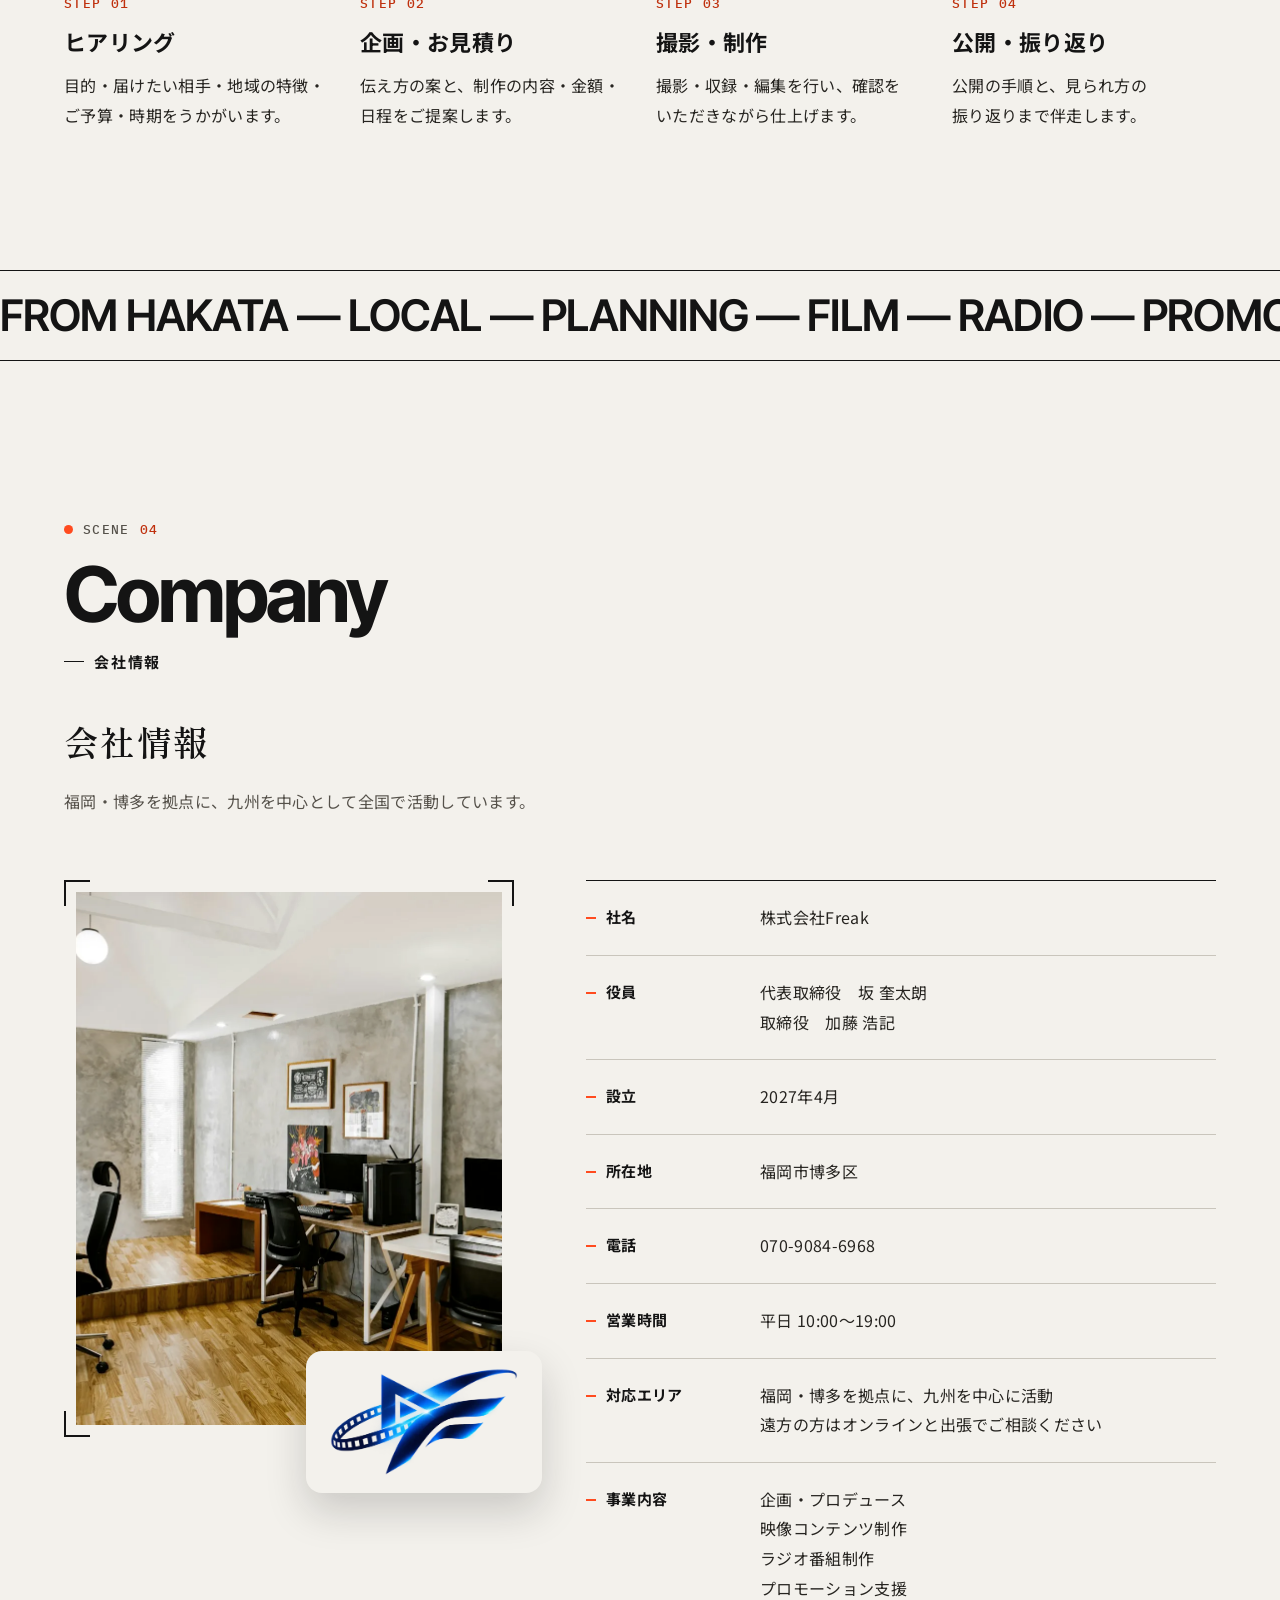
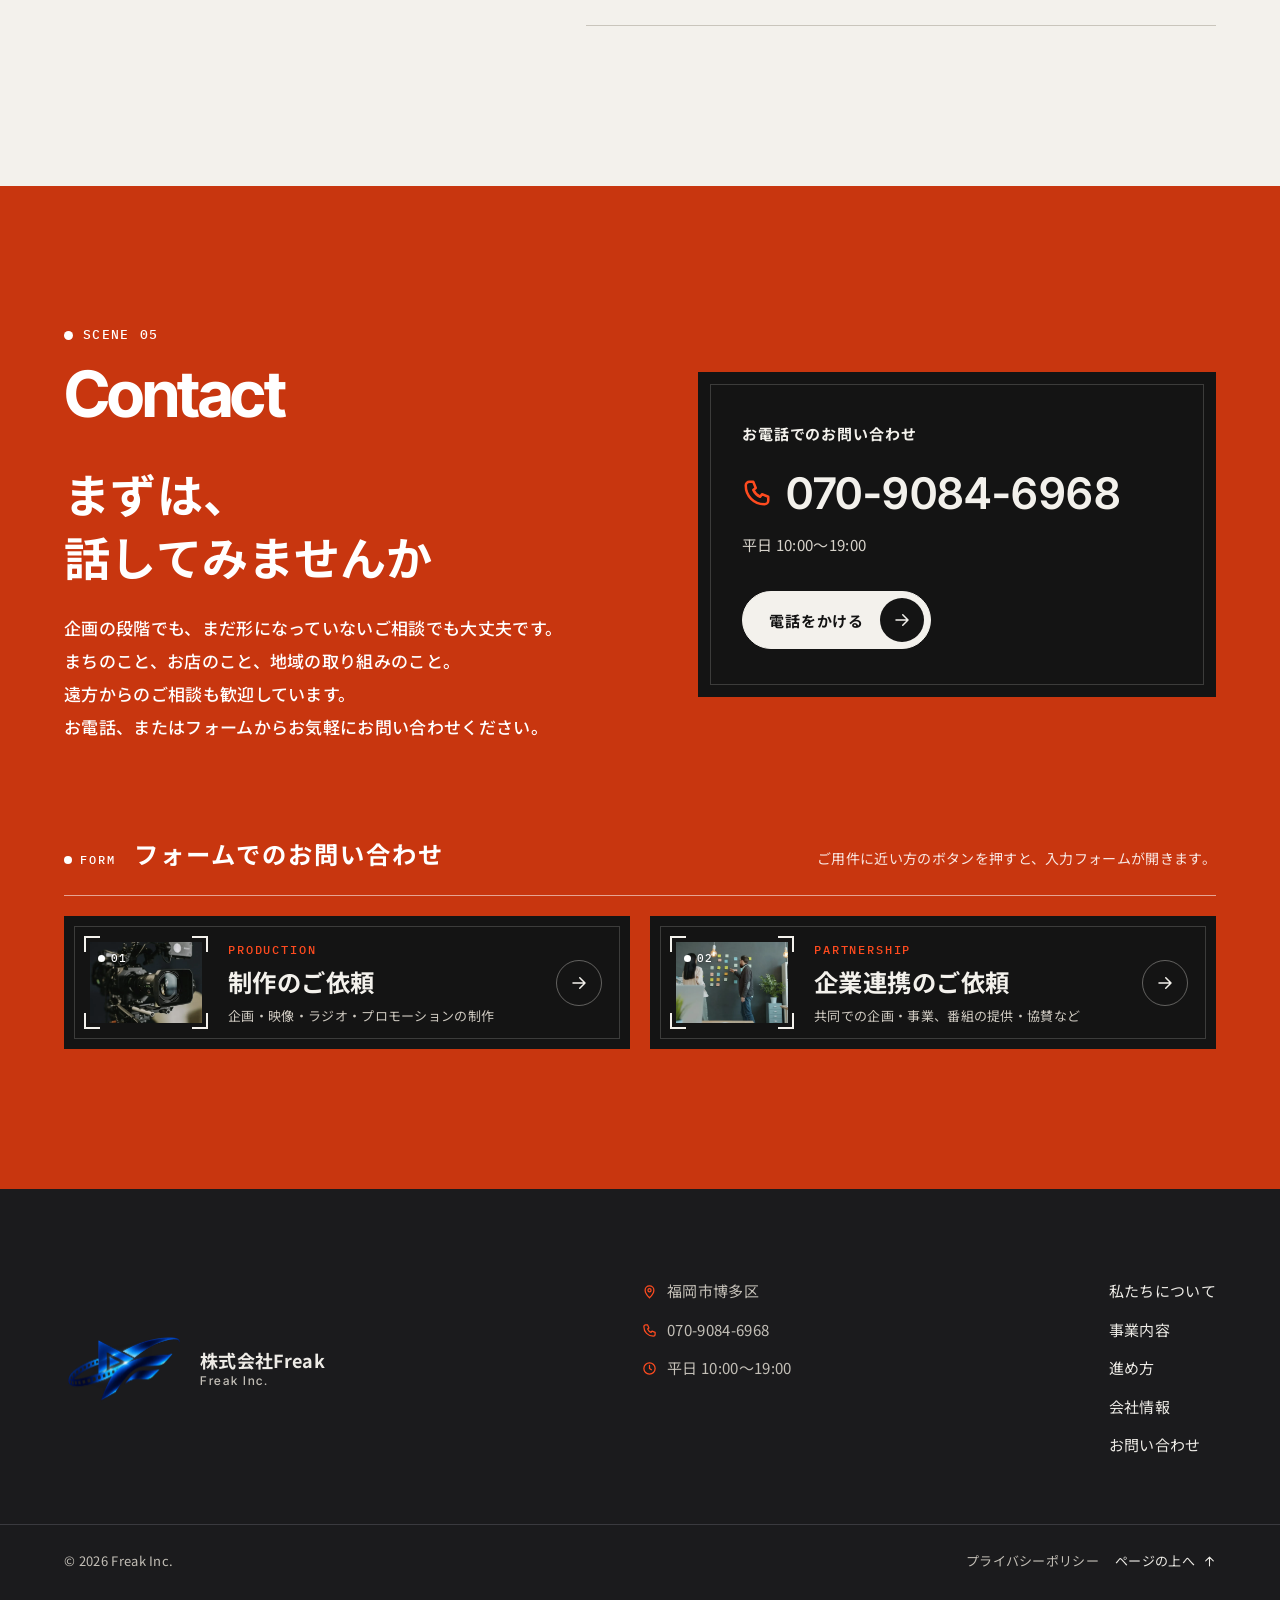
==== commit 1a704cef: "置き場を作り直し（番地入りの過去版を削除）" ====
--- a/index.html
+++ b/index.html
@@ -4,12 +4,30 @@
 <meta charset="UTF-8">
 <meta name="robots" content="noindex,nofollow">
 <meta name="viewport" content="width=device-width, initial-scale=1">
-<title>株式会社Freak</title>
-<style id="wpp-icons">:root{--wpp-ico-tel:url("data:image/svg+xml,%3Csvg%20xmlns='http://www.w3.org/2000/svg'%20viewBox='0%200%2024%2024'%20fill='none'%20stroke='currentColor'%20stroke-width='2'%20stroke-linecap='round'%20stroke-linejoin='round'%3E%3Cpath%20d='M6%203h3l2%205-2%201.5c1.2%202.6%203%204.4%205.5%205.5L16%2013l5%202v3a3%203%200%200%201-3%203C9.5%2021%203%2014.5%203%206a3%203%200%200%201%203-3z'/%3E%3C/svg%3E");--wpp-ico-mail:url("data:image/svg+xml,%3Csvg%20xmlns='http://www.w3.org/2000/svg'%20viewBox='0%200%2024%2024'%20fill='none'%20stroke='currentColor'%20stroke-width='2'%20stroke-linecap='round'%20stroke-linejoin='round'%3E%3Crect%20x='3'%20y='5'%20width='18'%20height='14'%20rx='2'/%3E%3Cpath%20d='M3%207l9%206%209-6'/%3E%3C/svg%3E");--wpp-ico-map-pin:url("data:image/svg+xml,%3Csvg%20xmlns='http://www.w3.org/2000/svg'%20viewBox='0%200%2024%2024'%20fill='none'%20stroke='currentColor'%20stroke-width='2'%20stroke-linecap='round'%20stroke-linejoin='round'%3E%3Cpath%20d='M12%2022s7-6.5%207-12a7%207%200%200%200-14%200c0%205.5%207%2012%207%2012z'/%3E%3Ccircle%20cx='12'%20cy='10'%20r='2.5'/%3E%3C/svg%3E");--wpp-ico-clock:url("data:image/svg+xml,%3Csvg%20xmlns='http://www.w3.org/2000/svg'%20viewBox='0%200%2024%2024'%20fill='none'%20stroke='currentColor'%20stroke-width='2'%20stroke-linecap='round'%20stroke-linejoin='round'%3E%3Ccircle%20cx='12'%20cy='12'%20r='9'/%3E%3Cpath%20d='M12%207v5l3%202'/%3E%3C/svg%3E");--wpp-ico-calendar:url("data:image/svg+xml,%3Csvg%20xmlns='http://www.w3.org/2000/svg'%20viewBox='0%200%2024%2024'%20fill='none'%20stroke='currentColor'%20stroke-width='2'%20stroke-linecap='round'%20stroke-linejoin='round'%3E%3Crect%20x='3'%20y='5'%20width='18'%20height='16'%20rx='2'/%3E%3Cpath%20d='M3%2010h18M8%203v4M16%203v4'/%3E%3C/svg%3E");--wpp-ico-home:url("data:image/svg+xml,%3Csvg%20xmlns='http://www.w3.org/2000/svg'%20viewBox='0%200%2024%2024'%20fill='none'%20stroke='currentColor'%20stroke-width='2'%20stroke-linecap='round'%20stroke-linejoin='round'%3E%3Cpath%20d='M3%2011l9-8%209%208M5%2010v10h14V10M10%2020v-6h4v6'/%3E%3C/svg%3E");--wpp-ico-building:url("data:image/svg+xml,%3Csvg%20xmlns='http://www.w3.org/2000/svg'%20viewBox='0%200%2024%2024'%20fill='none'%20stroke='currentColor'%20stroke-width='2'%20stroke-linecap='round'%20stroke-linejoin='round'%3E%3Crect%20x='4'%20y='3'%20width='16'%20height='18'/%3E%3Cpath%20d='M8%207h3M13%207h3M8%2011h3M13%2011h3M8%2015h3M13%2015h3M10%2021v-3h4v3'/%3E%3C/svg%3E");--wpp-ico-globe:url("data:image/svg+xml,%3Csvg%20xmlns='http://www.w3.org/2000/svg'%20viewBox='0%200%2024%2024'%20fill='none'%20stroke='currentColor'%20stroke-width='2'%20stroke-linecap='round'%20stroke-linejoin='round'%3E%3Ccircle%20cx='12'%20cy='12'%20r='9'/%3E%3Cpath%20d='M3%2012h18M12%203a14%2014%200%200%201%200%2018M12%203a14%2014%200%200%200%200%2018'/%3E%3C/svg%3E");--wpp-ico-car:url("data:image/svg+xml,%3Csvg%20xmlns='http://www.w3.org/2000/svg'%20viewBox='0%200%2024%2024'%20fill='none'%20stroke='currentColor'%20stroke-width='2'%20stroke-linecap='round'%20stroke-linejoin='round'%3E%3Cpath%20d='M3%2013l2-5h14l2%205v6H3zM3%2013h18'/%3E%3Ccircle%20cx='7'%20cy='17'%20r='1.5'/%3E%3Ccircle%20cx='17'%20cy='17'%20r='1.5'/%3E%3C/svg%3E");--wpp-ico-train:url("data:image/svg+xml,%3Csvg%20xmlns='http://www.w3.org/2000/svg'%20viewBox='0%200%2024%2024'%20fill='none'%20stroke='currentColor'%20stroke-width='2'%20stroke-linecap='round'%20stroke-linejoin='round'%3E%3Crect%20x='5'%20y='3'%20width='14'%20height='14'%20rx='3'/%3E%3Cpath%20d='M5%2010h14M8%2021l2-4M16%2021l-2-4'/%3E%3Ccircle%20cx='9'%20cy='14'%20r='1'/%3E%3Ccircle%20cx='15'%20cy='14'%20r='1'/%3E%3C/svg%3E");--wpp-ico-parking:url("data:image/svg+xml,%3Csvg%20xmlns='http://www.w3.org/2000/svg'%20viewBox='0%200%2024%2024'%20fill='none'%20stroke='currentColor'%20stroke-width='2'%20stroke-linecap='round'%20stroke-linejoin='round'%3E%3Crect%20x='3'%20y='3'%20width='18'%20height='18'%20rx='3'/%3E%3Cpath%20d='M9%2017V7h4a3%203%200%200%201%200%206H9'/%3E%3C/svg%3E");--wpp-ico-arrow-right:url("data:image/svg+xml,%3Csvg%20xmlns='http://www.w3.org/2000/svg'%20viewBox='0%200%2024%2024'%20fill='none'%20stroke='currentColor'%20stroke-width='2'%20stroke-linecap='round'%20stroke-linejoin='round'%3E%3Cpath%20d='M4%2012h16M13%205l7%207-7%207'/%3E%3C/svg%3E");--wpp-ico-arrow-left:url("data:image/svg+xml,%3Csvg%20xmlns='http://www.w3.org/2000/svg'%20viewBox='0%200%2024%2024'%20fill='none'%20stroke='currentColor'%20stroke-width='2'%20stroke-linecap='round'%20stroke-linejoin='round'%3E%3Cpath%20d='M20%2012H4M11%205l-7%207%207%207'/%3E%3C/svg%3E");--wpp-ico-arrow-up:url("data:image/svg+xml,%3Csvg%20xmlns='http://www.w3.org/2000/svg'%20viewBox='0%200%2024%2024'%20fill='none'%20stroke='currentColor'%20stroke-width='2'%20stroke-linecap='round'%20stroke-linejoin='round'%3E%3Cpath%20d='M12%2020V4M5%2011l7-7%207%207'/%3E%3C/svg%3E");--wpp-ico-arrow-down:url("data:image/svg+xml,%3Csvg%20xmlns='http://www.w3.org/2000/svg'%20viewBox='0%200%2024%2024'%20fill='none'%20stroke='currentColor'%20stroke-width='2'%20stroke-linecap='round'%20stroke-linejoin='round'%3E%3Cpath%20d='M12%204v16M5%2013l7%207%207-7'/%3E%3C/svg%3E");--wpp-ico-chevron-right:url("data:image/svg+xml,%3Csvg%20xmlns='http://www.w3.org/2000/svg'%20viewBox='0%200%2024%2024'%20fill='none'%20stroke='currentColor'%20stroke-width='2'%20stroke-linecap='round'%20stroke-linejoin='round'%3E%3Cpath%20d='M9%205l7%207-7%207'/%3E%3C/svg%3E");--wpp-ico-chevron-left:url("data:image/svg+xml,%3Csvg%20xmlns='http://www.w3.org/2000/svg'%20viewBox='0%200%2024%2024'%20fill='none'%20stroke='currentColor'%20stroke-width='2'%20stroke-linecap='round'%20stroke-linejoin='round'%3E%3Cpath%20d='M15%205l-7%207%207%207'/%3E%3C/svg%3E");--wpp-ico-chevron-down:url("data:image/svg+xml,%3Csvg%20xmlns='http://www.w3.org/2000/svg'%20viewBox='0%200%2024%2024'%20fill='none'%20stroke='currentColor'%20stroke-width='2'%20stroke-linecap='round'%20stroke-linejoin='round'%3E%3Cpath%20d='M5%209l7%207%207-7'/%3E%3C/svg%3E");--wpp-ico-chevron-up:url("data:image/svg+xml,%3Csvg%20xmlns='http://www.w3.org/2000/svg'%20viewBox='0%200%2024%2024'%20fill='none'%20stroke='currentColor'%20stroke-width='2'%20stroke-linecap='round'%20stroke-linejoin='round'%3E%3Cpath%20d='M5%2015l7-7%207%207'/%3E%3C/svg%3E");--wpp-ico-external:url("data:image/svg+xml,%3Csvg%20xmlns='http://www.w3.org/2000/svg'%20viewBox='0%200%2024%2024'%20fill='none'%20stroke='currentColor'%20stroke-width='2'%20stroke-linecap='round'%20stroke-linejoin='round'%3E%3Cpath%20d='M14%204h6v6M20%204l-9%209M19%2014v5a2%202%200%200%201-2%202H5a2%202%200%200%201-2-2V7a2%202%200%200%201%202-2h5'/%3E%3C/svg%3E");--wpp-ico-check:url("data:image/svg+xml,%3Csvg%20xmlns='http://www.w3.org/2000/svg'%20viewBox='0%200%2024%2024'%20fill='none'%20stroke='currentColor'%20stroke-width='2'%20stroke-linecap='round'%20stroke-linejoin='round'%3E%3Cpath%20d='M4%2012.5l5%205L20%206.5'/%3E%3C/svg%3E");--wpp-ico-plus:url("data:image/svg+xml,%3Csvg%20xmlns='http://www.w3.org/2000/svg'%20viewBox='0%200%2024%2024'%20fill='none'%20stroke='currentColor'%20stroke-width='2'%20stroke-linecap='round'%20stroke-linejoin='round'%3E%3Cpath%20d='M12%205v14M5%2012h14'/%3E%3C/svg%3E");--wpp-ico-minus:url("data:image/svg+xml,%3Csvg%20xmlns='http://www.w3.org/2000/svg'%20viewBox='0%200%2024%2024'%20fill='none'%20stroke='currentColor'%20stroke-width='2'%20stroke-linecap='round'%20stroke-linejoin='round'%3E%3Cpath%20d='M5%2012h14'/%3E%3C/svg%3E");--wpp-ico-close:url("data:image/svg+xml,%3Csvg%20xmlns='http://www.w3.org/2000/svg'%20viewBox='0%200%2024%2024'%20fill='none'%20stroke='currentColor'%20stroke-width='2'%20stroke-linecap='round'%20stroke-linejoin='round'%3E%3Cpath%20d='M6%206l12%2012M18%206L6%2018'/%3E%3C/svg%3E");--wpp-ico-menu:url("data:image/svg+xml,%3Csvg%20xmlns='http://www.w3.org/2000/svg'%20viewBox='0%200%2024%2024'%20fill='none'%20stroke='currentColor'%20stroke-width='2'%20stroke-linecap='round'%20stroke-linejoin='round'%3E%3Cpath%20d='M4%207h16M4%2012h16M4%2017h16'/%3E%3C/svg%3E");--wpp-ico-search:url("data:image/svg+xml,%3Csvg%20xmlns='http://www.w3.org/2000/svg'%20viewBox='0%200%2024%2024'%20fill='none'%20stroke='currentColor'%20stroke-width='2'%20stroke-linecap='round'%20stroke-linejoin='round'%3E%3Ccircle%20cx='11'%20cy='11'%20r='7'/%3E%3Cpath%20d='M20%2020l-4-4'/%3E%3C/svg%3E");--wpp-ico-info:url("data:image/svg+xml,%3Csvg%20xmlns='http://www.w3.org/2000/svg'%20viewBox='0%200%2024%2024'%20fill='none'%20stroke='currentColor'%20stroke-width='2'%20stroke-linecap='round'%20stroke-linejoin='round'%3E%3Ccircle%20cx='12'%20cy='12'%20r='9'/%3E%3Cpath%20d='M12%2011v5M12%208h.01'/%3E%3C/svg%3E");--wpp-ico-question:url("data:image/svg+xml,%3Csvg%20xmlns='http://www.w3.org/2000/svg'%20viewBox='0%200%2024%2024'%20fill='none'%20stroke='currentColor'%20stroke-width='2'%20stroke-linecap='round'%20stroke-linejoin='round'%3E%3Ccircle%20cx='12'%20cy='12'%20r='9'/%3E%3Cpath%20d='M9.5%209.5a2.5%202.5%200%200%201%205%200c0%201.5-2.5%202-2.5%203.5M12%2017h.01'/%3E%3C/svg%3E");--wpp-ico-alert:url("data:image/svg+xml,%3Csvg%20xmlns='http://www.w3.org/2000/svg'%20viewBox='0%200%2024%2024'%20fill='none'%20stroke='currentColor'%20stroke-width='2'%20stroke-linecap='round'%20stroke-linejoin='round'%3E%3Cpath%20d='M12%203l10%2018H2zM12%2010v4M12%2017h.01'/%3E%3C/svg%3E");--wpp-ico-link:url("data:image/svg+xml,%3Csvg%20xmlns='http://www.w3.org/2000/svg'%20viewBox='0%200%2024%2024'%20fill='none'%20stroke='currentColor'%20stroke-width='2'%20stroke-linecap='round'%20stroke-linejoin='round'%3E%3Cpath%20d='M10%2014a4%204%200%200%200%205.7%200l3-3a4%204%200%200%200-5.7-5.7l-1%201M14%2010a4%204%200%200%200-5.7%200l-3%203a4%204%200%200%200%205.7%205.7l1-1'/%3E%3C/svg%3E");--wpp-ico-download:url("data:image/svg+xml,%3Csvg%20xmlns='http://www.w3.org/2000/svg'%20viewBox='0%200%2024%2024'%20fill='none'%20stroke='currentColor'%20stroke-width='2'%20stroke-linecap='round'%20stroke-linejoin='round'%3E%3Cpath%20d='M12%203v12M6%2010l6%206%206-6M4%2021h16'/%3E%3C/svg%3E");--wpp-ico-send:url("data:image/svg+xml,%3Csvg%20xmlns='http://www.w3.org/2000/svg'%20viewBox='0%200%2024%2024'%20fill='none'%20stroke='currentColor'%20stroke-width='2'%20stroke-linecap='round'%20stroke-linejoin='round'%3E%3Cpath%20d='M21%203L10%2014M21%203l-7%2018-4-7-7-4z'/%3E%3C/svg%3E");--wpp-ico-play:url("data:image/svg+xml,%3Csvg%20xmlns='http://www.w3.org/2000/svg'%20viewBox='0%200%2024%2024'%20fill='none'%20stroke='currentColor'%20stroke-width='2'%20stroke-linecap='round'%20stroke-linejoin='round'%3E%3Cpath%20d='M7%204l13%208-13%208z'/%3E%3C/svg%3E");--wpp-ico-quote:url("data:image/svg+xml,%3Csvg%20xmlns='http://www.w3.org/2000/svg'%20viewBox='0%200%2024%2024'%20fill='none'%20stroke='currentColor'%20stroke-width='2'%20stroke-linecap='round'%20stroke-linejoin='round'%3E%3Cpath%20d='M6%207h5v6H6v2a2%202%200%200%200%202%202M14%207h5v6h-5v2a2%202%200%200%200%202%202'/%3E%3C/svg%3E");--wpp-ico-user:url("data:image/svg+xml,%3Csvg%20xmlns='http://www.w3.org/2000/svg'%20viewBox='0%200%2024%2024'%20fill='none'%20stroke='currentColor'%20stroke-width='2'%20stroke-linecap='round'%20stroke-linejoin='round'%3E%3Ccircle%20cx='12'%20cy='8'%20r='4'/%3E%3Cpath%20d='M4%2021a8%208%200%200%201%2016%200'/%3E%3C/svg%3E");--wpp-ico-users:url("data:image/svg+xml,%3Csvg%20xmlns='http://www.w3.org/2000/svg'%20viewBox='0%200%2024%2024'%20fill='none'%20stroke='currentColor'%20stroke-width='2'%20stroke-linecap='round'%20stroke-linejoin='round'%3E%3Ccircle%20cx='9'%20cy='8'%20r='3.5'/%3E%3Cpath%20d='M2%2020a7%207%200%200%201%2014%200M16%204.5a3.5%203.5%200%200%201%200%207M22%2020a7%207%200%200%200-5-6.7'/%3E%3C/svg%3E");--wpp-ico-star:url("data:image/svg+xml,%3Csvg%20xmlns='http://www.w3.org/2000/svg'%20viewBox='0%200%2024%2024'%20fill='none'%20stroke='currentColor'%20stroke-width='2'%20stroke-linecap='round'%20stroke-linejoin='round'%3E%3Cpath%20d='M12%203l2.8%205.9%206.4.8-4.7%204.5%201.2%206.4L12%2017.5l-5.7%203.1%201.2-6.4-4.7-4.5%206.4-.8z'/%3E%3C/svg%3E");--wpp-ico-heart:url("data:image/svg+xml,%3Csvg%20xmlns='http://www.w3.org/2000/svg'%20viewBox='0%200%2024%2024'%20fill='none'%20stroke='currentColor'%20stroke-width='2'%20stroke-linecap='round'%20stroke-linejoin='round'%3E%3Cpath%20d='M12%2020s-7.5-4.6-9-9.3A4.6%204.6%200%200%201%2012%207a4.6%204.6%200%200%201%209%203.7c-1.5%204.7-9%209.3-9%209.3z'/%3E%3C/svg%3E");--wpp-ico-thumbs-up:url("data:image/svg+xml,%3Csvg%20xmlns='http://www.w3.org/2000/svg'%20viewBox='0%200%2024%2024'%20fill='none'%20stroke='currentColor'%20stroke-width='2'%20stroke-linecap='round'%20stroke-linejoin='round'%3E%3Cpath%20d='M7%2011v10H3V11zM7%2011l4-8c2%200%203%201%203%203v3h5a2%202%200%200%201%202%202l-1.5%208a2%202%200%200%201-2%202H7'/%3E%3C/svg%3E");--wpp-ico-award:url("data:image/svg+xml,%3Csvg%20xmlns='http://www.w3.org/2000/svg'%20viewBox='0%200%2024%2024'%20fill='none'%20stroke='currentColor'%20stroke-width='2'%20stroke-linecap='round'%20stroke-linejoin='round'%3E%3Ccircle%20cx='12'%20cy='9'%20r='6'/%3E%3Cpath%20d='M8.5%2014l-1.5%207%205-3%205%203-1.5-7'/%3E%3C/svg%3E");--wpp-ico-shield:url("data:image/svg+xml,%3Csvg%20xmlns='http://www.w3.org/2000/svg'%20viewBox='0%200%2024%2024'%20fill='none'%20stroke='currentColor'%20stroke-width='2'%20stroke-linecap='round'%20stroke-linejoin='round'%3E%3Cpath%20d='M12%203l8%203v6c0%205-3.5%208-8%209-4.5-1-8-4-8-9V6z'/%3E%3C/svg%3E");--wpp-ico-cart:url("data:image/svg+xml,%3Csvg%20xmlns='http://www.w3.org/2000/svg'%20viewBox='0%200%2024%2024'%20fill='none'%20stroke='currentColor'%20stroke-width='2'%20stroke-linecap='round'%20stroke-linejoin='round'%3E%3Ccircle%20cx='9'%20cy='20'%20r='1.5'/%3E%3Ccircle%20cx='18'%20cy='20'%20r='1.5'/%3E%3Cpath%20d='M2%203h3l2.5%2011h11L21%207H6'/%3E%3C/svg%3E");--wpp-ico-tag:url("data:image/svg+xml,%3Csvg%20xmlns='http://www.w3.org/2000/svg'%20viewBox='0%200%2024%2024'%20fill='none'%20stroke='currentColor'%20stroke-width='2'%20stroke-linecap='round'%20stroke-linejoin='round'%3E%3Cpath%20d='M3%203h8l10%2010-8%208L3%2011z'/%3E%3Ccircle%20cx='8'%20cy='8'%20r='1.5'/%3E%3C/svg%3E");--wpp-ico-gift:url("data:image/svg+xml,%3Csvg%20xmlns='http://www.w3.org/2000/svg'%20viewBox='0%200%2024%2024'%20fill='none'%20stroke='currentColor'%20stroke-width='2'%20stroke-linecap='round'%20stroke-linejoin='round'%3E%3Crect%20x='3'%20y='9'%20width='18'%20height='12'%20rx='1'/%3E%3Cpath%20d='M12%209v12M3%2013h18M7.5%209a2.5%202.5%200%201%201%202.5-2.5C10%208%2012%209%2012%209s2-1%202-2.5A2.5%202.5%200%201%201%2016.5%209'/%3E%3C/svg%3E");--wpp-ico-yen:url("data:image/svg+xml,%3Csvg%20xmlns='http://www.w3.org/2000/svg'%20viewBox='0%200%2024%2024'%20fill='none'%20stroke='currentColor'%20stroke-width='2'%20stroke-linecap='round'%20stroke-linejoin='round'%3E%3Cpath%20d='M7%204l5%207%205-7M12%2011v9M8%2013h8M8%2016h8'/%3E%3C/svg%3E");--wpp-ico-camera:url("data:image/svg+xml,%3Csvg%20xmlns='http://www.w3.org/2000/svg'%20viewBox='0%200%2024%2024'%20fill='none'%20stroke='currentColor'%20stroke-width='2'%20stroke-linecap='round'%20stroke-linejoin='round'%3E%3Cpath%20d='M4%208h3l2-3h6l2%203h3v12H4z'/%3E%3Ccircle%20cx='12'%20cy='13'%20r='3.5'/%3E%3C/svg%3E");--wpp-ico-image:url("data:image/svg+xml,%3Csvg%20xmlns='http://www.w3.org/2000/svg'%20viewBox='0%200%2024%2024'%20fill='none'%20stroke='currentColor'%20stroke-width='2'%20stroke-linecap='round'%20stroke-linejoin='round'%3E%3Crect%20x='3'%20y='4'%20width='18'%20height='16'%20rx='2'/%3E%3Ccircle%20cx='8.5'%20cy='9'%20r='1.5'/%3E%3Cpath%20d='M21%2016l-5-5-9%209'/%3E%3C/svg%3E");--wpp-ico-chat:url("data:image/svg+xml,%3Csvg%20xmlns='http://www.w3.org/2000/svg'%20viewBox='0%200%2024%2024'%20fill='none'%20stroke='currentColor'%20stroke-width='2'%20stroke-linecap='round'%20stroke-linejoin='round'%3E%3Cpath%20d='M4%205h16v11H9l-5%204z'/%3E%3C/svg%3E");--wpp-ico-file:url("data:image/svg+xml,%3Csvg%20xmlns='http://www.w3.org/2000/svg'%20viewBox='0%200%2024%2024'%20fill='none'%20stroke='currentColor'%20stroke-width='2'%20stroke-linecap='round'%20stroke-linejoin='round'%3E%3Cpath%20d='M6%202h8l5%205v15H6zM14%202v5h5M9%2013h6M9%2017h6'/%3E%3C/svg%3E");--wpp-ico-pen:url("data:image/svg+xml,%3Csvg%20xmlns='http://www.w3.org/2000/svg'%20viewBox='0%200%2024%2024'%20fill='none'%20stroke='currentColor'%20stroke-width='2'%20stroke-linecap='round'%20stroke-linejoin='round'%3E%3Cpath%20d='M4%2020l4-1L19%208l-3-3L5%2016z'/%3E%3C/svg%3E");--wpp-ico-lock:url("data:image/svg+xml,%3Csvg%20xmlns='http://www.w3.org/2000/svg'%20viewBox='0%200%2024%2024'%20fill='none'%20stroke='currentColor'%20stroke-width='2'%20stroke-linecap='round'%20stroke-linejoin='round'%3E%3Crect%20x='5'%20y='11'%20width='14'%20height='10'%20rx='2'/%3E%3Cpath%20d='M8%2011V7a4%204%200%200%201%208%200v4'/%3E%3C/svg%3E");--wpp-ico-truck:url("data:image/svg+xml,%3Csvg%20xmlns='http://www.w3.org/2000/svg'%20viewBox='0%200%2024%2024'%20fill='none'%20stroke='currentColor'%20stroke-width='2'%20stroke-linecap='round'%20stroke-linejoin='round'%3E%3Cpath%20d='M2%206h12v10H2zM14%2010h4l3%203v3h-7z'/%3E%3Ccircle%20cx='6'%20cy='18'%20r='2'/%3E%3Ccircle%20cx='17'%20cy='18'%20r='2'/%3E%3C/svg%3E");--wpp-ico-wrench:url("data:image/svg+xml,%3Csvg%20xmlns='http://www.w3.org/2000/svg'%20viewBox='0%200%2024%2024'%20fill='none'%20stroke='currentColor'%20stroke-width='2'%20stroke-linecap='round'%20stroke-linejoin='round'%3E%3Cpath%20d='M21%207a5%205%200%200%201-6.7%204.7L7%2019l-2-2%207.3-7.3A5%205%200%200%201%2017%203l-3%203%201%201%203-3z'/%3E%3C/svg%3E");--wpp-ico-bulb:url("data:image/svg+xml,%3Csvg%20xmlns='http://www.w3.org/2000/svg'%20viewBox='0%200%2024%2024'%20fill='none'%20stroke='currentColor'%20stroke-width='2'%20stroke-linecap='round'%20stroke-linejoin='round'%3E%3Cpath%20d='M9%2018h6M10%2021h4M8.5%2014a6%206%200%201%201%207%200c-.8.7-1.5%201.5-1.5%202.5v1.5h-4v-1.5c0-1-.7-1.8-1.5-2.5z'/%3E%3C/svg%3E");--wpp-ico-leaf:url("data:image/svg+xml,%3Csvg%20xmlns='http://www.w3.org/2000/svg'%20viewBox='0%200%2024%2024'%20fill='none'%20stroke='currentColor'%20stroke-width='2'%20stroke-linecap='round'%20stroke-linejoin='round'%3E%3Cpath%20d='M4%2020C4%209%2012%204%2021%204c0%209-5%2017-16%2016M4%2020c3-5%207-8%2011-11'/%3E%3C/svg%3E");--wpp-ico-sun:url("data:image/svg+xml,%3Csvg%20xmlns='http://www.w3.org/2000/svg'%20viewBox='0%200%2024%2024'%20fill='none'%20stroke='currentColor'%20stroke-width='2'%20stroke-linecap='round'%20stroke-linejoin='round'%3E%3Ccircle%20cx='12'%20cy='12'%20r='4'/%3E%3Cpath%20d='M12%202v3M12%2019v3M2%2012h3M19%2012h3M5%205l2%202M17%2017l2%202M5%2019l2-2M17%207l2-2'/%3E%3C/svg%3E");--wpp-ico-coffee:url("data:image/svg+xml,%3Csvg%20xmlns='http://www.w3.org/2000/svg'%20viewBox='0%200%2024%2024'%20fill='none'%20stroke='currentColor'%20stroke-width='2'%20stroke-linecap='round'%20stroke-linejoin='round'%3E%3Cpath%20d='M4%208h13v6a4%204%200%200%201-4%204H8a4%204%200%200%201-4-4zM17%209h2a2%202%200%200%201%200%204h-2M6%2021h12'/%3E%3C/svg%3E");--wpp-ico-bed:url("data:image/svg+xml,%3Csvg%20xmlns='http://www.w3.org/2000/svg'%20viewBox='0%200%2024%2024'%20fill='none'%20stroke='currentColor'%20stroke-width='2'%20stroke-linecap='round'%20stroke-linejoin='round'%3E%3Cpath%20d='M3%2018V8M3%2012h18v6M3%2016h18'/%3E%3Ccircle%20cx='7'%20cy='10'%20r='1.5'/%3E%3C/svg%3E");--wpp-ico-scissors:url("data:image/svg+xml,%3Csvg%20xmlns='http://www.w3.org/2000/svg'%20viewBox='0%200%2024%2024'%20fill='none'%20stroke='currentColor'%20stroke-width='2'%20stroke-linecap='round'%20stroke-linejoin='round'%3E%3Ccircle%20cx='6'%20cy='6'%20r='3'/%3E%3Ccircle%20cx='6'%20cy='18'%20r='3'/%3E%3Cpath%20d='M20%204L8.5%2015.5M8.5%208.5L20%2020'/%3E%3C/svg%3E");--wpp-ico-stethoscope:url("data:image/svg+xml,%3Csvg%20xmlns='http://www.w3.org/2000/svg'%20viewBox='0%200%2024%2024'%20fill='none'%20stroke='currentColor'%20stroke-width='2'%20stroke-linecap='round'%20stroke-linejoin='round'%3E%3Cpath%20d='M5%203v6a5%205%200%200%200%2010%200V3M10%2014v3a4%204%200%200%200%208%200v-2'/%3E%3Ccircle%20cx='18'%20cy='13'%20r='2'/%3E%3C/svg%3E");--wpp-ico-instagram:url("data:image/svg+xml,%3Csvg%20xmlns='http://www.w3.org/2000/svg'%20viewBox='0%200%2024%2024'%20fill='none'%20stroke='currentColor'%20stroke-width='2'%20stroke-linecap='round'%20stroke-linejoin='round'%3E%3Crect%20x='3'%20y='3'%20width='18'%20height='18'%20rx='5'/%3E%3Ccircle%20cx='12'%20cy='12'%20r='4'/%3E%3Cpath%20d='M17.5%206.5h.01'/%3E%3C/svg%3E")}.wpp-ico{display:inline-block;width:1em;height:1em;vertical-align:-.15em;flex:0 0 auto;background-color:currentColor;-webkit-mask:var(--ico) center/contain no-repeat;mask:var(--ico) center/contain no-repeat}.wpp-ico-tel{--ico:var(--wpp-ico-tel)}.wpp-ico-mail{--ico:var(--wpp-ico-mail)}.wpp-ico-map-pin{--ico:var(--wpp-ico-map-pin)}.wpp-ico-clock{--ico:var(--wpp-ico-clock)}.wpp-ico-calendar{--ico:var(--wpp-ico-calendar)}.wpp-ico-home{--ico:var(--wpp-ico-home)}.wpp-ico-building{--ico:var(--wpp-ico-building)}.wpp-ico-globe{--ico:var(--wpp-ico-globe)}.wpp-ico-car{--ico:var(--wpp-ico-car)}.wpp-ico-train{--ico:var(--wpp-ico-train)}.wpp-ico-parking{--ico:var(--wpp-ico-parking)}.wpp-ico-arrow-right{--ico:var(--wpp-ico-arrow-right)}.wpp-ico-arrow-left{--ico:var(--wpp-ico-arrow-left)}.wpp-ico-arrow-up{--ico:var(--wpp-ico-arrow-up)}.wpp-ico-arrow-down{--ico:var(--wpp-ico-arrow-down)}.wpp-ico-chevron-right{--ico:var(--wpp-ico-chevron-right)}.wpp-ico-chevron-left{--ico:var(--wpp-ico-chevron-left)}.wpp-ico-chevron-down{--ico:var(--wpp-ico-chevron-down)}.wpp-ico-chevron-up{--ico:var(--wpp-ico-chevron-up)}.wpp-ico-external{--ico:var(--wpp-ico-external)}.wpp-ico-check{--ico:var(--wpp-ico-check)}.wpp-ico-plus{--ico:var(--wpp-ico-plus)}.wpp-ico-minus{--ico:var(--wpp-ico-minus)}.wpp-ico-close{--ico:var(--wpp-ico-close)}.wpp-ico-menu{--ico:var(--wpp-ico-menu)}.wpp-ico-search{--ico:var(--wpp-ico-search)}.wpp-ico-info{--ico:var(--wpp-ico-info)}.wpp-ico-question{--ico:var(--wpp-ico-question)}.wpp-ico-alert{--ico:var(--wpp-ico-alert)}.wpp-ico-link{--ico:var(--wpp-ico-link)}.wpp-ico-download{--ico:var(--wpp-ico-download)}.wpp-ico-send{--ico:var(--wpp-ico-send)}.wpp-ico-play{--ico:var(--wpp-ico-play)}.wpp-ico-quote{--ico:var(--wpp-ico-quote)}.wpp-ico-user{--ico:var(--wpp-ico-user)}.wpp-ico-users{--ico:var(--wpp-ico-users)}.wpp-ico-star{--ico:var(--wpp-ico-star)}.wpp-ico-heart{--ico:var(--wpp-ico-heart)}.wpp-ico-thumbs-up{--ico:var(--wpp-ico-thumbs-up)}.wpp-ico-award{--ico:var(--wpp-ico-award)}.wpp-ico-shield{--ico:var(--wpp-ico-shield)}.wpp-ico-cart{--ico:var(--wpp-ico-cart)}.wpp-ico-tag{--ico:var(--wpp-ico-tag)}.wpp-ico-gift{--ico:var(--wpp-ico-gift)}.wpp-ico-yen{--ico:var(--wpp-ico-yen)}.wpp-ico-camera{--ico:var(--wpp-ico-camera)}.wpp-ico-image{--ico:var(--wpp-ico-image)}.wpp-ico-chat{--ico:var(--wpp-ico-chat)}.wpp-ico-file{--ico:var(--wpp-ico-file)}.wpp-ico-pen{--ico:var(--wpp-ico-pen)}.wpp-ico-lock{--ico:var(--wpp-ico-lock)}.wpp-ico-truck{--ico:var(--wpp-ico-truck)}.wpp-ico-wrench{--ico:var(--wpp-ico-wrench)}.wpp-ico-bulb{--ico:var(--wpp-ico-bulb)}.wpp-ico-leaf{--ico:var(--wpp-ico-leaf)}.wpp-ico-sun{--ico:var(--wpp-ico-sun)}.wpp-ico-coffee{--ico:var(--wpp-ico-coffee)}.wpp-ico-bed{--ico:var(--wpp-ico-bed)}.wpp-ico-scissors{--ico:var(--wpp-ico-scissors)}.wpp-ico-stethoscope{--ico:var(--wpp-ico-stethoscope)}.wpp-ico-instagram{--ico:var(--wpp-ico-instagram)}</style>
-<link rel="preconnect" href="https://fonts.googleapis.com">
-<link rel="preconnect" href="https://fonts.gstatic.com" crossorigin>
-<link href="https://fonts.googleapis.com/css2?family=IBM+Plex+Mono:wght@500&amp;family=Inter+Tight:wght@500;600;700&amp;family=Noto+Sans+JP:wght@400;500;700&amp;display=swap" rel="stylesheet">
-<link rel="stylesheet" href="theme/assets/main.css?v=20261114195220">
+<title>福岡・博多の企画・映像・ラジオ番組制作 | 株式会社Freak</title>
+<meta name="description" content="株式会社Freakは、福岡・博多を拠点に、地域に寄り添う企画・映像制作・ラジオ番組制作・プロモーション支援を行う会社です。まちのお店や会社の取り組みの魅力を企画し、映像やラジオで形にして、届けるところまでを一つのチームでお手伝いします。福岡・博多を拠点に、九州を中心として全国へ伺います。">
+<link rel="canonical" href="https://freak-inc.co.jp/">
+<meta property="og:site_name" content="株式会社Freak">
+<meta property="og:title" content="福岡・博多の企画・映像・ラジオ番組制作 | 株式会社Freak">
+<meta property="og:description" content="株式会社Freakは、福岡・博多を拠点に、地域に寄り添う企画・映像制作・ラジオ番組制作・プロモーション支援を行う会社です。まちのお店や会社の取り組みの魅力を企画し、映像やラジオで形にして、届けるところまでを一つのチームでお手伝いします。福岡・博多を拠点に、九州を中心として全国へ伺います。">
+<meta property="og:type" content="website">
+<meta property="og:url" content="https://freak-inc.co.jp/">
+<meta property="og:image" content="https://freak-inc.co.jp/ogp.jpg">
+<meta property="og:image:width" content="1200">
+<meta property="og:image:height" content="630">
+<meta property="og:locale" content="ja_JP">
+<meta name="twitter:card" content="summary_large_image">
+<link rel="icon" href="favicon.ico" sizes="any">
+<link rel="icon" type="image/png" sizes="32x32" href="favicon-32.png">
+<link rel="icon" type="image/png" sizes="16x16" href="favicon-16.png">
+<link rel="apple-touch-icon" href="apple-touch-icon.png">
+<link rel="manifest" href="site.webmanifest">
+<meta name="theme-color" content="#F3F1EC">
+<script type="application/ld+json">{"@context": "https://schema.org", "@graph": [{"@type": "Organization", "@id": "https://freak-inc.co.jp/#org", "name": "株式会社Freak", "alternateName": "Freak Inc.", "url": "https://freak-inc.co.jp/", "logo": "https://freak-inc.co.jp/icon-512.png", "image": "https://freak-inc.co.jp/ogp.jpg", "telephone": "+81-70-9084-6968", "address": {"@type": "PostalAddress", "addressRegion": "福岡県", "addressLocality": "福岡市博多区", "addressCountry": "JP"}}, {"@type": "WebSite", "@id": "https://freak-inc.co.jp/#site", "url": "https://freak-inc.co.jp/", "name": "株式会社Freak", "inLanguage": "ja", "publisher": {"@id": "https://freak-inc.co.jp/#org"}}]}</script>
+<link rel="preload" as="font" type="font/woff2" crossorigin href="theme/assets/fonts/notosansjp-0858948a13.woff2">
+<link rel="preload" as="font" type="font/woff2" crossorigin href="theme/assets/fonts/shipporimincho-1f035bf067.woff2">
+<link rel="stylesheet" href="theme/assets/main.css?v=20261120201753">
+<link rel="stylesheet" href="theme/assets/extra.css?v=20261120201753">
 </head>
 <body class="home page tpl-freak">
 
@@ -21,10 +39,10 @@
 
 <header id="hdr" class="site-header">
 	<a href="index.html" class="brand">
-				<span class="brand-logo cms-field-p_logo_visual"><img src="site/photos/logo.png" alt="株式会社Freak ロゴ" width="1000" height="551"></span>
+				<span class="brand-logo cms-field-p_logo_visual"><img src="site/photos/logo.webp" alt="株式会社Freak ロゴ" width="1000" height="551"></span>
 				<span class="brand-text">
 			<span class="brand-name cms-field-p_site_name">株式会社Freak</span>
-						<small class="brand-sub cms-field-p_site_name_en">FREAK Inc.</small>
+						<small class="brand-sub cms-field-p_site_name_en">Freak Inc.</small>
 					</span>
 	</a>
 
@@ -56,15 +74,18 @@
 <main id="main">
 <section class="sec sec-fv bg-paper" id="home-fv">
 	<div class="fv-grid" aria-hidden="true"></div>
+		<div class="fv-silk" aria-hidden="true"><div class="fv-silk-in">
+		<svg class="silk silk-3" viewBox="0 0 2880 900" preserveAspectRatio="none" focusable="false"><defs><linearGradient id="silk-g3" gradientUnits="userSpaceOnUse" x1="0" y1="0" x2="1440" y2="0" spreadMethod="repeat"><stop offset="0" stop-color="#F3F3F1"/><stop offset=".3" stop-color="#DEE2EA"/><stop offset=".6" stop-color="#FFFFFF"/><stop offset=".8" stop-color="#E2E5EC"/><stop offset="1" stop-color="#F3F3F1"/></linearGradient></defs><path fill="url(#silk-g3)" d="M0,600 Q90,601 135,603 Q180,606 225,608 Q270,609 315,612 Q360,615 405,624 Q450,632 495,649 Q540,666 585,691 Q630,716 675,743 Q720,770 765,791 Q810,811 855,818 Q900,824 945,814 Q990,803 1035,779 Q1080,755 1125,725 Q1170,696 1215,670 Q1260,644 1305,628 Q1350,612 1395,606 Q1440,600 1485,601 Q1530,601 1575,603 Q1620,606 1665,608 Q1710,609 1755,612 Q1800,615 1845,624 Q1890,632 1935,649 Q1980,666 2025,691 Q2070,716 2115,743 Q2160,770 2205,791 Q2250,811 2295,818 Q2340,824 2385,814 Q2430,803 2475,779 Q2520,755 2565,725 Q2610,696 2655,670 Q2700,644 2745,628 Q2790,612 2835,606 L2880,600 L2880,784 Q2790,785 2745,794 Q2700,803 2655,821 Q2610,839 2565,861 Q2520,883 2475,902 Q2430,920 2385,928 Q2340,935 2295,929 Q2250,922 2205,904 Q2160,886 2115,865 Q2070,843 2025,825 Q1980,807 1935,798 Q1890,789 1845,788 Q1800,787 1755,790 Q1710,792 1665,794 Q1620,795 1575,793 Q1530,790 1485,787 Q1440,784 1395,784 Q1350,785 1305,794 Q1260,803 1215,821 Q1170,839 1125,861 Q1080,883 1035,902 Q990,920 945,928 Q900,935 855,929 Q810,922 765,904 Q720,886 675,865 Q630,843 585,825 Q540,807 495,798 Q450,789 405,788 Q360,787 315,790 Q270,792 225,794 Q180,795 135,793 Q90,790 45,787 L0,784 Z"/></svg>
+		<svg class="silk silk-1" viewBox="0 0 2880 900" preserveAspectRatio="none" focusable="false"><defs><linearGradient id="silk-g1" gradientUnits="userSpaceOnUse" x1="0" y1="0" x2="1440" y2="0" spreadMethod="repeat"><stop offset="0" stop-color="#FFFFFF"/><stop offset=".25" stop-color="#E7E9EE"/><stop offset=".5" stop-color="#FFFFFF"/><stop offset=".78" stop-color="#D3D9E6"/><stop offset="1" stop-color="#FFFFFF"/></linearGradient></defs><path fill="url(#silk-g1)" d="M0,416 Q90,486 135,507 Q180,527 225,534 Q270,541 315,540 Q360,539 405,535 Q450,531 495,527 Q540,523 585,514 Q630,506 675,488 Q720,471 765,442 Q810,412 855,374 Q900,336 945,299 Q990,262 1035,238 Q1080,214 1125,212 Q1170,210 1215,232 Q1260,254 1305,293 Q1350,331 1395,374 Q1440,416 1485,451 Q1530,486 1575,507 Q1620,527 1665,534 Q1710,541 1755,540 Q1800,539 1845,535 Q1890,531 1935,527 Q1980,523 2025,514 Q2070,506 2115,488 Q2160,471 2205,442 Q2250,412 2295,374 Q2340,336 2385,299 Q2430,262 2475,238 Q2520,214 2565,212 Q2610,210 2655,232 Q2700,254 2745,293 Q2790,331 2835,374 L2880,416 L2880,651 Q2790,571 2745,531 Q2700,490 2655,462 Q2610,434 2565,427 Q2520,419 2475,431 Q2430,444 2385,470 Q2340,495 2295,523 Q2250,551 2205,574 Q2160,596 2115,611 Q2070,626 2025,636 Q1980,646 1935,657 Q1890,668 1845,681 Q1800,694 1755,706 Q1710,719 1665,724 Q1620,728 1575,718 Q1530,707 1485,679 Q1440,651 1395,611 Q1350,571 1305,531 Q1260,490 1215,462 Q1170,434 1125,427 Q1080,419 1035,431 Q990,444 945,470 Q900,495 855,523 Q810,551 765,574 Q720,596 675,611 Q630,626 585,636 Q540,646 495,657 Q450,668 405,681 Q360,694 315,706 Q270,719 225,724 Q180,728 135,718 Q90,707 45,679 L0,651 Z"/></svg>
+		<svg class="silk silk-2" viewBox="0 0 2880 900" preserveAspectRatio="none" focusable="false"><defs><linearGradient id="silk-g2" gradientUnits="userSpaceOnUse" x1="0" y1="0" x2="1440" y2="0" spreadMethod="repeat"><stop offset="0" stop-color="#E6E9F0"/><stop offset=".35" stop-color="#FFFFFF"/><stop offset=".7" stop-color="#CDD6EC"/><stop offset="1" stop-color="#E6E9F0"/></linearGradient></defs><path fill="url(#silk-g2)" d="M0,302 Q90,260 135,237 Q180,215 225,196 Q270,177 315,162 Q360,148 405,139 Q450,130 495,125 Q540,119 585,118 Q630,117 675,120 Q720,124 765,135 Q810,145 855,163 Q900,181 945,205 Q990,228 1035,253 Q1080,278 1125,298 Q1170,317 1215,327 Q1260,337 1305,334 Q1350,331 1395,316 Q1440,302 1485,281 Q1530,260 1575,237 Q1620,215 1665,196 Q1710,177 1755,162 Q1800,148 1845,139 Q1890,130 1935,125 Q1980,119 2025,118 Q2070,117 2115,120 Q2160,124 2205,135 Q2250,145 2295,163 Q2340,181 2385,205 Q2430,228 2475,253 Q2520,278 2565,298 Q2610,317 2655,327 Q2700,337 2745,334 Q2790,331 2835,316 L2880,302 L2880,376 Q2790,383 2745,382 Q2700,381 2655,375 Q2610,370 2565,361 Q2520,352 2475,338 Q2430,323 2385,304 Q2340,285 2295,263 Q2250,240 2205,219 Q2160,198 2115,184 Q2070,169 2025,166 Q1980,163 1935,173 Q1890,183 1845,202 Q1800,222 1755,247 Q1710,272 1665,295 Q1620,319 1575,337 Q1530,355 1485,365 Q1440,376 1395,380 Q1350,383 1305,382 Q1260,381 1215,375 Q1170,370 1125,361 Q1080,352 1035,338 Q990,323 945,304 Q900,285 855,263 Q810,240 765,219 Q720,198 675,184 Q630,169 585,166 Q540,163 495,173 Q450,183 405,202 Q360,222 315,247 Q270,272 225,295 Q180,319 135,337 Q90,355 45,365 L0,376 Z"/></svg>
+	</div></div>
 	<div class="fv-in">
 		<div class="fv-copy">
 						<p class="fv-eyebrow fv-up cms-field-p_home_fv_eyebrow">博多から、地域に寄り添う企画・映像・ラジオの会社</p>
-						<h1 class="fv-title cms-field-p_home_fv_title"><em class="ln" style="--i:0"><b class="ln-in">地域の面白いを、</b><br></em><em class="ln" style="--i:1"><b class="ln-in">企てて、</b><br></em><em class="ln" style="--i:2"><b class="ln-in">映して、届ける</b></em></h1>
-						<p class="fv-sub fv-up"><span class="cms-field-p_label_fv_sub" data-cms-name="サブのテーマ（キャッチの下）" data-cms-group="メイン画面">地域の可能性を、<br />
-人と企業のつながりからカタチにする。</span></p>
+						<h1 class="fv-title cms-field-p_home_fv_title"><em class="v-i0 ln"><b class="ln-in">地域の魅力を、</b><br></em><em class="v-i1 ln"><b class="ln-in">企画し、</b><br></em><em class="v-i2 ln"><b class="ln-in">形にして、届ける</b></em></h1>
 									<p class="fv-lead fv-up cms-field-p_home_fv_lead">株式会社Freakは、博多で生まれた企画・制作のチームです。<br />
-まちのお店や会社、地域の取り組みに寄り添い、企画から映像・ラジオ番組の制作、届けるためのプロモーションまでを一つのチームで担います。<br />
-博多から、全国の地方・地域へ出向いてお手伝いします（サンプル）。</p>
+まちのお店や会社の取り組みに寄り添い、企画から映像・ラジオ番組の制作、届けるためのプロモーションまでを一つのチームで担います。<br />
+福岡・博多を拠点に、九州を中心として全国へ出向いてお手伝いします。</p>
 						<div class="fv-btns fv-up">
 				<a class="btn " href="#home-service"><span class="btn-txt cms-field-p_label_fv_btn1" data-cms-name="最初の画面のボタン 1" data-cms-group="メイン画面">事業内容を見る</span><span class="btn-dot" aria-hidden="true"><span class="btn-fill"></span><i class="wpp-ico wpp-ico-arrow-right btn-ico" aria-hidden="true"></i></span></a>				<a class="btn btn-line" href="#home-cta"><span class="btn-txt cms-field-p_label_fv_btn2" data-cms-name="最初の画面のボタン 2" data-cms-group="メイン画面">お問い合わせ</span><span class="btn-dot" aria-hidden="true"><span class="btn-fill"></span><i class="wpp-ico wpp-ico-arrow-right btn-ico" aria-hidden="true"></i></span></a>			</div>
 		</div>
@@ -73,14 +94,15 @@
 			<div class="vf" id="vf">
 				<div class="vf-screen">
 										<div class="vf-shot is-cur cms-field-p_home_fv_visual">
-						<img class="vf-img" src="site/photos/fv-1.jpg" alt="" width="1800" height="1202" fetchpriority="high">					</div>
+						<img class="vf-img" src="site/photos/fv-1.webp" alt="" width="1800" height="1202" fetchpriority="high">					</div>
 										<div class="vf-shot cms-field-p_label_fv2_visual">
-						<img class="vf-img" src="site/photos/fv-2.jpg" alt="" width="1800" height="1200" loading="eager">					</div>
+						<img class="vf-img" src="site/photos/fv-2.webp" alt="" width="1800" height="1200" loading="eager">					</div>
 										<div class="vf-shot cms-field-p_label_fv3_visual">
-						<img class="vf-img" src="site/photos/fv-3.jpg" alt="" width="1800" height="1200" loading="eager">					</div>
+						<img class="vf-img" src="site/photos/fv-3.webp" alt="" width="1800" height="1200" loading="eager">					</div>
 										<div class="vf-shot cms-field-p_label_fv4_visual">
-						<img class="vf-img" src="site/photos/fv-4.jpg" alt="" width="1800" height="1201" loading="eager">					</div>
+						<img class="vf-img" src="site/photos/fv-4.webp" alt="" width="1800" height="1201" loading="eager">					</div>
 										<span class="vf-scan" aria-hidden="true"></span>
+					<span class="vf-sh vf-sh-t" aria-hidden="true"></span><span class="vf-sh vf-sh-b" aria-hidden="true"></span>
 				</div>
 				<span class="vf-c c-tl" aria-hidden="true"></span><span class="vf-c c-tr" aria-hidden="true"></span><span class="vf-c c-bl" aria-hidden="true"></span><span class="vf-c c-br" aria-hidden="true"></span>
 				<div class="vf-hud vf-hud-tl" aria-hidden="true"><span class="rec-dot"></span><span class="cms-field-p_label_rec" data-cms-name="録画中の表示" data-cms-group="メニュー">REC</span> <span class="vf-time" id="vfTime" data-cms-auto>00:00:03:00</span></div>
@@ -90,15 +112,15 @@
 			</div>
 
 						<figure class="win win-1">
-				<div class="win-ph cms-field-p_label_win1_visual"><img class="win-img" src="site/photos/win-plan.jpg" alt="" width="900" height="506" loading="eager"></div>
+				<div class="win-ph cms-field-p_label_win1_visual"><img class="win-img" src="site/photos/win-plan.webp" alt="" width="900" height="506" loading="eager"></div>
 				<figcaption class="win-cap"><span class="cms-field-p_label_win1" data-cms-name="小窓のラベル 1" data-cms-group="メイン画面">PLANNING</span></figcaption>
 			</figure>
 						<figure class="win win-2">
-				<div class="win-ph cms-field-p_label_win2_visual"><img class="win-img" src="site/photos/win-shoot.jpg" alt="" width="900" height="600" loading="eager"></div>
+				<div class="win-ph cms-field-p_label_win2_visual"><img class="win-img" src="site/photos/win-shoot.webp" alt="" width="900" height="600" loading="eager"></div>
 				<figcaption class="win-cap"><span class="cms-field-p_label_win2" data-cms-name="小窓のラベル 2" data-cms-group="メイン画面">SHOOTING</span></figcaption>
 			</figure>
 						<figure class="win win-3">
-				<div class="win-ph cms-field-p_label_win3_visual"><img class="win-img" src="site/photos/win-promo.jpg" alt="" width="900" height="600" loading="eager"></div>
+				<div class="win-ph cms-field-p_label_win3_visual"><img class="win-img" src="site/photos/win-promo.webp" alt="" width="900" height="600" loading="eager"></div>
 				<figcaption class="win-cap"><span class="cms-field-p_label_win3" data-cms-name="小窓のラベル 3" data-cms-group="メイン画面">PROMOTION</span></figcaption>
 			</figure>
 					</div>
@@ -112,25 +134,25 @@
 				<div class="sec-head ">
 		<p class="sec-scene"><span class="rec-dot" aria-hidden="true"></span><span class="cms-field-p_label_scene" data-cms-name="場面番号の前の文字" data-cms-group="メニュー・ボタン・小さな見出し" data-cms-note="全場面に出ます">SCENE</span> <span class="sec-no" data-cms-auto>01</span><span class="sec-en"><span class="cms-field-p_label_en_home_statement" data-cms-name="英語のラベル" data-cms-group="私たちについて">About</span></span></p>
 				<p class="sec-eyebrow cms-field-p_home_statement_eyebrow">私たちについて</p>
-						<h2 class="sec-title reveal cms-field-p_home_statement_title"><em class="ln" style="--i:0"><b class="ln-in">地域の「<b class="t-mark">いいもの</b>」を、</b><br></em><em class="ln" style="--i:1"><b class="ln-in">「<b class="t-mark">見られるもの</b>」に</b></em></h2>
-						<p class="sec-lead cms-field-p_home_statement_lead">地域のことを、地域の目線で伝える。</p>
+						<h2 class="sec-title reveal cms-field-p_home_statement_title"><em class="v-i0 ln"><b class="ln-in">地域の「<b class="t-mark">いいもの</b>」を、</b><br></em><em class="v-i1 ln"><b class="ln-in">「<b class="t-mark">見られるもの</b>」に</b></em></h2>
+						<p class="sec-lead cms-field-p_home_statement_lead">地域の可能性を、<br />
+人と企業のつながりからカタチにする。</p>
 			</div>
 				<div class="st-cols">
-								<div class="st-body reveal"><p class="cms-field-p_home_statement_body">どの地域にも、まだ知られていない良い商品やお店、人、取り組みがあります。<br />
+								<div class="st-body reveal"><p class="cms-field-p_home_statement_body">どのまちにも、まだ知られていない良い商品やお店、人、取り組みがあります。<br />
 けれど、知られなければ選ばれません。<br />
 Freakは、その土地に足を運び、話を聞くところから始めます。<br />
-地域の想いを一緒に整理し、映像やラジオにして、見てほしい人・聴いてほしい人に届くまでを一つの流れで考えます。<br />
+お客さまの想いを一緒に整理し、映像やラジオにして、見てほしい人・聴いてほしい人に届くまでを一つの流れで考えます。<br />
 <br />
-博多で生まれた小さなチームだからこそ、担当者が最初から最後まで、顔の見える距離で動きます。<br />
-遠くの地域のお客さまとも、現地とオンラインを組み合わせて、同じ距離感で進めます（サンプル）。</p></div>
+博多で生まれた小さなチームだからこそ、担当者が最初から最後まで、顔の見える距離で動きます。</p></div>
 								<figure class="frame st-fig reveal">
-					<div class="frame-ph cms-field-p_home_statement_visual"><img class="frame-img" src="site/photos/about.jpg" alt="" width="1600" height="809" loading="lazy"></div>
+					<div class="frame-ph cms-field-p_home_statement_visual"><img class="frame-img" src="site/photos/about.webp" alt="" width="1600" height="809" loading="lazy"></div>
 					<span class="vf-c c-tl" aria-hidden="true"></span><span class="vf-c c-tr" aria-hidden="true"></span><span class="vf-c c-bl" aria-hidden="true"></span><span class="vf-c c-br" aria-hidden="true"></span>
 					<figcaption class="frame-cap"><span class="cms-field-p_label_st_cap" data-cms-name="写真の注記" data-cms-group="私たちについて">イメージ写真</span></figcaption>
 				</figure>
 			</div>
 			<ul class="st-promise">
-				<li class="reveal"><span class="pr-no" data-cms-auto>01</span><span class="cms-field-p_label_promise1" data-cms-name="約束 1" data-cms-group="私たちについて">地域に足を運び、現地で話を聞く。</span></li>
+				<li class="reveal"><span class="pr-no" data-cms-auto>01</span><span class="cms-field-p_label_promise1" data-cms-name="約束 1" data-cms-group="私たちについて">現地に足を運び、直接お話を聞く。</span></li>
 				<li class="reveal"><span class="pr-no" data-cms-auto>02</span><span class="cms-field-p_label_promise2" data-cms-name="約束 2" data-cms-group="私たちについて">その土地らしさから、伝え方を決める。</span></li>
 				<li class="reveal"><span class="pr-no" data-cms-auto>03</span><span class="cms-field-p_label_promise3" data-cms-name="約束 3" data-cms-group="私たちについて">企画から公開まで、窓口は一つ。</span></li>
 			</ul>
@@ -138,26 +160,27 @@
 	</div>
 </section>
 <section class="sec sec-service bg-dark" id="home-service">
+		<div class="sv-bg" aria-hidden="true"><div class="sv-bg-stage"><canvas class="svdots"></canvas></div></div>
 	<div class="wrap">
 			<div class="sec-head on-dark">
 		<p class="sec-scene"><span class="rec-dot" aria-hidden="true"></span><span class="cms-field-p_label_scene" data-cms-name="場面番号の前の文字" data-cms-group="メニュー・ボタン・小さな見出し" data-cms-note="全場面に出ます">SCENE</span> <span class="sec-no" data-cms-auto>02</span><span class="sec-en"><span class="cms-field-p_label_en_home_service" data-cms-name="英語のラベル" data-cms-group="事業内容">Service</span></span></p>
 				<p class="sec-eyebrow cms-field-p_home_service_eyebrow">事業内容</p>
-						<h2 class="sec-title reveal cms-field-p_home_service_title"><em class="ln" style="--i:0"><b class="ln-in"><b class="t-num">4</b>つの仕事で、</b><br></em><em class="ln" style="--i:1"><b class="ln-in">伝わるまでを担う</b></em></h2>
-						<p class="sec-lead cms-field-p_home_service_lead">地域のお店・会社・自治体・団体のみなさまのお手伝いをしています。<br />
-企画だけ、映像だけ、ラジオだけのご相談もお受けしています（サンプル）。</p>
+						<h2 class="sec-title reveal cms-field-p_home_service_title"><em class="v-i0 ln"><b class="ln-in"><b class="t-num">4</b>つの事業で、</b><br></em><em class="v-i1 ln"><b class="ln-in">まちの魅力を届ける</b></em></h2>
+						<p class="sec-lead cms-field-p_home_service_lead">地域のお店・会社・自治体・団体のみなさまのお手伝いをします。<br />
+企画だけ、映像だけ、ラジオだけのご相談もお受けしています。</p>
 			</div>
 		</div>
 		<div class="wrap sv-stack">
-				<article class="sv-card" style="--n:0">
+				<article class="v-n0 sv-card">
 			<figure class="frame sv-fig">
-				<div class="frame-ph cms-field-i100_visual"><img class="frame-img" src="site/photos/svc-plan.jpg" alt="" loading="lazy" width="1600" height="900"></div>
+				<div class="frame-ph cms-field-i100_visual"><img class="frame-img" src="site/photos/svc-plan.webp" alt="" loading="lazy" width="1600" height="900"></div>
 				<span class="vf-c c-tl" aria-hidden="true"></span><span class="vf-c c-tr" aria-hidden="true"></span><span class="vf-c c-bl" aria-hidden="true"></span><span class="vf-c c-br" aria-hidden="true"></span>
 			</figure>
 			<div class="sv-body">
 				<p class="sv-no"><span data-cms-auto>01</span><span class="sv-en cms-field-i100_lead">PLANNING & PRODUCE</span></p>
 				<h3 class="sv-title cms-field-i100_title">企画・プロデュース</h3>
-								<p class="sv-text cms-field-i100_summary">地域の商品やお店、まちの魅力を「何を・誰に・どう伝えるか」から一緒に整理し、企画書の形にします。<br />
-地元の方のキャスティングや撮影場所の手配など、制作に入るまでの段取りもまとめてお受けします（サンプル）。</p>
+								<p class="sv-text cms-field-i100_summary">お店や商品、まちの魅力を「何を・誰に・どう伝えるか」から一緒に整理し、企画書の形にします。<br />
+地元の方のキャスティングや撮影場所の手配など、制作に入るまでの段取りもまとめてお受けします。</p>
 												<ul class="sv-tags">
 										<li><span class="cms-field-p_label_sv1_tag1" data-cms-name="できること 1" data-cms-group="事業内容：企画・プロデュース">企画書づくり</span></li>
 										<li><span class="cms-field-p_label_sv1_tag2" data-cms-name="できること 2" data-cms-group="事業内容：企画・プロデュース">構成・台本</span></li>
@@ -166,16 +189,16 @@
 									</ul>
 											</div>
 		</article>
-				<article class="sv-card" style="--n:1">
+				<article class="v-n1 sv-card">
 			<figure class="frame sv-fig">
-				<div class="frame-ph cms-field-i101_visual"><img class="frame-img" src="site/photos/svc-film.jpg" alt="" loading="lazy" width="1600" height="900"></div>
+				<div class="frame-ph cms-field-i101_visual"><img class="frame-img" src="site/photos/svc-film.webp" alt="" loading="lazy" width="1600" height="900"></div>
 				<span class="vf-c c-tl" aria-hidden="true"></span><span class="vf-c c-tr" aria-hidden="true"></span><span class="vf-c c-bl" aria-hidden="true"></span><span class="vf-c c-br" aria-hidden="true"></span>
 			</figure>
 			<div class="sv-body">
 				<p class="sv-no"><span data-cms-auto>02</span><span class="sv-en cms-field-i101_lead">VIDEO PRODUCTION</span></p>
 				<h3 class="sv-title cms-field-i101_title">映像コンテンツ制作</h3>
-								<p class="sv-text cms-field-i101_summary">地域のお店や会社の紹介、観光・まちの PR、採用、SNS 向けの短い動画まで。<br />
-現地での撮影から編集・字幕・音までを社内で行い、用途に合わせた長さと形で納めます（サンプル）。</p>
+								<p class="sv-text cms-field-i101_summary">お店や会社の紹介、観光・まちの PR、採用、SNS 向けの短い動画まで。<br />
+現地での撮影から編集・字幕・音までを社内で行い、用途に合わせた長さと形で納めます。</p>
 												<ul class="sv-tags">
 										<li><span class="cms-field-p_label_sv2_tag1" data-cms-name="できること 1" data-cms-group="事業内容：映像コンテンツ制作">会社・商品紹介</span></li>
 										<li><span class="cms-field-p_label_sv2_tag2" data-cms-name="できること 2" data-cms-group="事業内容：映像コンテンツ制作">採用動画</span></li>
@@ -184,16 +207,16 @@
 									</ul>
 											</div>
 		</article>
-				<article class="sv-card" style="--n:2">
+				<article class="v-n2 sv-card">
 			<figure class="frame sv-fig">
-				<div class="frame-ph cms-field-i102_visual"><img class="frame-img" src="site/photos/svc-radio.jpg" alt="" loading="lazy" width="1600" height="900"></div>
+				<div class="frame-ph cms-field-i102_visual"><img class="frame-img" src="site/photos/svc-radio.webp" alt="" loading="lazy" width="1600" height="900"></div>
 				<span class="vf-c c-tl" aria-hidden="true"></span><span class="vf-c c-tr" aria-hidden="true"></span><span class="vf-c c-bl" aria-hidden="true"></span><span class="vf-c c-br" aria-hidden="true"></span>
 			</figure>
 			<div class="sv-body">
 				<p class="sv-no"><span data-cms-auto>03</span><span class="sv-en cms-field-i102_lead">RADIO PROGRAM</span></p>
 				<h3 class="sv-title cms-field-i102_title">ラジオ番組制作</h3>
 								<p class="sv-text cms-field-i102_summary">番組の企画・構成から、収録・編集、出演者の手配までを担当します。<br />
-地域の放送局からネット配信まで、地域の声を聴いてほしい人に届く番組をつくります（サンプル）。</p>
+地域の放送局からネット配信まで、まちの声を聴いてほしい人に届く番組をつくります。</p>
 												<ul class="sv-tags">
 										<li><span class="cms-field-p_label_sv3_tag1" data-cms-name="できること 1" data-cms-group="事業内容：ラジオ番組制作">番組の企画・構成</span></li>
 										<li><span class="cms-field-p_label_sv3_tag2" data-cms-name="できること 2" data-cms-group="事業内容：ラジオ番組制作">収録・編集</span></li>
@@ -208,16 +231,16 @@
 				</div>
 							</div>
 		</article>
-				<article class="sv-card" style="--n:3">
+				<article class="v-n3 sv-card">
 			<figure class="frame sv-fig">
-				<div class="frame-ph cms-field-i103_visual"><img class="frame-img" src="site/photos/svc-promo.jpg" alt="" loading="lazy" width="1600" height="900"></div>
+				<div class="frame-ph cms-field-i103_visual"><img class="frame-img" src="site/photos/svc-promo.webp" alt="" loading="lazy" width="1600" height="900"></div>
 				<span class="vf-c c-tl" aria-hidden="true"></span><span class="vf-c c-tr" aria-hidden="true"></span><span class="vf-c c-bl" aria-hidden="true"></span><span class="vf-c c-br" aria-hidden="true"></span>
 			</figure>
 			<div class="sv-body">
 				<p class="sv-no"><span data-cms-auto>04</span><span class="sv-en cms-field-i103_lead">PROMOTION</span></p>
 				<h3 class="sv-title cms-field-i103_title">プロモーション支援</h3>
-								<p class="sv-text cms-field-i103_summary">つくった映像や番組を、地域の内にも外にも届けるところまで。<br />
-SNS での発信の設計、広告の出し方、公開後の数字の振り返りまでを一緒に行います（サンプル）。</p>
+								<p class="sv-text cms-field-i103_summary">つくった映像や番組を、地元にも、その外にも届けるところまで。<br />
+SNS での発信の設計、広告の出し方、公開後の数字の振り返りまでを一緒に行います。</p>
 												<ul class="sv-tags">
 										<li><span class="cms-field-p_label_sv4_tag1" data-cms-name="できること 1" data-cms-group="事業内容：プロモーション支援">SNS の発信設計</span></li>
 										<li><span class="cms-field-p_label_sv4_tag2" data-cms-name="できること 2" data-cms-group="事業内容：プロモーション支援">広告の出し方</span></li>
@@ -230,9 +253,9 @@
 	
 		<div class="wrap sv-partner reveal" id="partner">
 		<div class="pt-head">
-			<p class="pt-eyebrow"><span class="rec-dot" aria-hidden="true"></span><span class="cms-field-p_label_pt_eyebrow" data-cms-name="共同事業の英語ラベル" data-cms-group="事業内容：共同事業">JOINT BUSINESS</span></p>
-			<h3 class="pt-title"><span class="cms-field-p_label_pt_title" data-cms-name="共同事業の見出し" data-cms-group="事業内容：共同事業">共同事業者</span><span class="pt-x" aria-hidden="true" data-cms-auto>×</span><span class="pt-name"><span class="cms-field-p_label_pt_partner" data-cms-name="共同事業者の社名" data-cms-group="事業内容：共同事業" data-cms-note="綴りは AlnucE">AlnucE</span></span></h3>
-			<p class="pt-lead"><span class="cms-field-p_label_pt_lead" data-cms-name="共同事業の説明" data-cms-group="事業内容：共同事業">株式会社Freakは、AlnucE と共同で事業に取り組んでいます。（サンプル）</span></p>
+			<p class="pt-eyebrow"><span class="rec-dot" aria-hidden="true"></span><span class="cms-field-p_label_pt_eyebrow" data-cms-name="共同事業の英語ラベル" data-cms-group="事業内容：共同事業">RADIO ― JOINT PROJECT</span></p>
+			<h3 class="pt-title"><span class="cms-field-p_label_pt_title" data-cms-name="共同事業の見出し" data-cms-group="事業内容：共同事業">ラジオ番組の共同事業者</span><span class="pt-x" aria-hidden="true" data-cms-auto>×</span><span class="pt-name"><span class="cms-field-p_label_pt_partner" data-cms-name="共同事業者の社名" data-cms-group="事業内容：共同事業" data-cms-note="綴りは AlnacE">AlnacE</span></span></h3>
+			<p class="pt-lead"><span class="cms-field-p_label_pt_lead" data-cms-name="共同事業の説明" data-cms-group="事業内容：共同事業">株式会社Freakは、ラジオ番組を AlnacE と共同で手がけています。</span></p>
 		</div>
 		<ul class="pt-people">
 						<li class="pt-card">
@@ -243,9 +266,9 @@
 			</li>
 						<li class="pt-card">
 				<p class="pt-no" data-cms-auto>02</p>
-				<p class="pt-org"><span class="cms-field-p_label_pt2_org" data-cms-name="所属 2" data-cms-group="事業内容：共同事業">AlnucE</span></p>
-				<p class="pt-person"><span class="pt-role"><span class="cms-field-p_label_pt2_role" data-cms-name="肩書き 2" data-cms-group="事業内容：共同事業">（肩書き・サンプル）</span></span><span class="pt-pname"><span class="cms-field-p_label_pt2_name" data-cms-name="名前 2" data-cms-group="事業内容：共同事業">タロ（サンプル）</span></span></p>
-				<p class="pt-en"><span class="cms-field-p_label_pt2_en" data-cms-name="名前の英語表記 2" data-cms-group="事業内容：共同事業">TARO</span></p>
+				<p class="pt-org"><span class="cms-field-p_label_pt2_org" data-cms-name="所属 2" data-cms-group="事業内容：共同事業">AlnacE</span></p>
+				<p class="pt-person"><span class="pt-role"><span class="cms-field-p_label_pt2_role" data-cms-name="肩書き 2" data-cms-group="事業内容：共同事業">代表</span></span><span class="pt-pname"><span class="cms-field-p_label_pt2_name" data-cms-name="名前 2" data-cms-group="事業内容：共同事業">大石 萌衣</span></span></p>
+				<p class="pt-en"><span class="cms-field-p_label_pt2_en" data-cms-name="名前の英語表記 2" data-cms-group="事業内容：共同事業">MOE OISHI</span></p>
 			</li>
 					</ul>
 	</div>
@@ -255,32 +278,32 @@
 			<div class="sec-head ">
 		<p class="sec-scene"><span class="rec-dot" aria-hidden="true"></span><span class="cms-field-p_label_scene" data-cms-name="場面番号の前の文字" data-cms-group="メニュー・ボタン・小さな見出し" data-cms-note="全場面に出ます">SCENE</span> <span class="sec-no" data-cms-auto>03</span><span class="sec-en"><span class="cms-field-p_label_en_home_process" data-cms-name="英語のラベル" data-cms-group="進め方">Process</span></span></p>
 				<p class="sec-eyebrow cms-field-p_home_process_eyebrow">進め方</p>
-						<h2 class="sec-title reveal cms-field-p_home_process_title"><em class="ln" style="--i:0"><b class="ln-in">ご相談から公開まで、</b><br></em><em class="ln" style="--i:1"><b class="ln-in"><b class="t-num">4</b>つの段階で進めます</b></em></h2>
+						<h2 class="sec-title reveal cms-field-p_home_process_title"><em class="v-i0 ln"><b class="ln-in">ご相談から公開まで、</b><br></em><em class="v-i1 ln"><b class="ln-in"><b class="t-num">4</b>つの段階で進めます</b></em></h2>
 						<p class="sec-lead cms-field-p_home_process_lead">どの段階でも、担当者が直接ご連絡します。<br />
-必要に応じて現地にうかがい、遠方の方とはオンラインでの打ち合わせも組み合わせます（サンプル）。</p>
+必要に応じて現地にうかがい、遠方の方とはオンラインでの打ち合わせも組み合わせます。</p>
 			</div>
 					<div class="tl" id="tl">
 			<div class="tl-ruler" aria-hidden="true"><span class="tl-bar" id="tlBar"></span><span class="tl-head" id="tlHead"></span></div>
 			<ol class="tl-list">
-								<li class="tl-item reveal" style="--i:0">
+								<li class="v-i0 tl-item reveal">
 					<span class="tl-mark" aria-hidden="true"></span>
 										<span class="tl-meta cms-field-i104_meta">STEP 01</span>
 										<h3 class="tl-title cms-field-i104_title">ヒアリング</h3>
 										<p class="tl-text cms-field-i104_body">目的・届けたい相手・地域の特徴・ご予算・時期をうかがいます。</p>
 									</li>
-								<li class="tl-item reveal" style="--i:1">
+								<li class="v-i1 tl-item reveal">
 					<span class="tl-mark" aria-hidden="true"></span>
 										<span class="tl-meta cms-field-i105_meta">STEP 02</span>
 										<h3 class="tl-title cms-field-i105_title">企画・お見積り</h3>
 										<p class="tl-text cms-field-i105_body">伝え方の案と、制作の内容・金額・日程をご提案します。</p>
 									</li>
-								<li class="tl-item reveal" style="--i:2">
+								<li class="v-i2 tl-item reveal">
 					<span class="tl-mark" aria-hidden="true"></span>
 										<span class="tl-meta cms-field-i106_meta">STEP 03</span>
 										<h3 class="tl-title cms-field-i106_title">撮影・制作</h3>
-										<p class="tl-text cms-field-i106_body">撮影と編集を行い、確認をいただきながら仕上げます。</p>
+										<p class="tl-text cms-field-i106_body">撮影・収録・編集を行い、確認をいただきながら仕上げます。</p>
 									</li>
-								<li class="tl-item reveal" style="--i:3">
+								<li class="v-i3 tl-item reveal">
 					<span class="tl-mark" aria-hidden="true"></span>
 										<span class="tl-meta cms-field-i107_meta">STEP 04</span>
 										<h3 class="tl-title cms-field-i107_title">公開・振り返り</h3>
@@ -303,16 +326,16 @@
 			<div class="sec-head ">
 		<p class="sec-scene"><span class="rec-dot" aria-hidden="true"></span><span class="cms-field-p_label_scene" data-cms-name="場面番号の前の文字" data-cms-group="メニュー・ボタン・小さな見出し" data-cms-note="全場面に出ます">SCENE</span> <span class="sec-no" data-cms-auto>04</span><span class="sec-en"><span class="cms-field-p_label_en_home_kihon" data-cms-name="英語のラベル" data-cms-group="会社情報">Company</span></span></p>
 				<p class="sec-eyebrow cms-field-p_home_kihon_eyebrow">会社情報</p>
-						<h2 class="sec-title reveal cms-field-p_home_kihon_title"><em class="ln" style="--i:0"><b class="ln-in">会社情報</b></em></h2>
-						<p class="sec-lead cms-field-p_home_kihon_lead">博多を拠点に、全国の地方・地域に寄り添って活動しています。</p>
+						<h2 class="sec-title reveal cms-field-p_home_kihon_title"><em class="v-i0 ln"><b class="ln-in">会社情報</b></em></h2>
+						<p class="sec-lead cms-field-p_home_kihon_lead">福岡・博多を拠点に、九州を中心として全国で活動しています。</p>
 			</div>
 			<div class="kh-grid">
 			<div class="kh-visual reveal">
 				<figure class="frame kh-fig">
-					<div class="frame-ph cms-field-p_home_kihon_visual"><img class="frame-img" src="site/photos/company.jpg" alt="" width="1600" height="1067" loading="lazy"></div>
+					<div class="frame-ph cms-field-p_home_kihon_visual"><img class="frame-img" src="site/photos/company.webp" alt="" width="1600" height="1067" loading="lazy"></div>
 					<span class="vf-c c-tl" aria-hidden="true"></span><span class="vf-c c-tr" aria-hidden="true"></span><span class="vf-c c-bl" aria-hidden="true"></span><span class="vf-c c-br" aria-hidden="true"></span>
 				</figure>
-								<div class="kh-logo cms-field-p_logo_visual"><img src="site/photos/logo.png" alt="ロゴ" width="1000" height="551" loading="lazy"></div>
+								<div class="kh-logo cms-field-p_logo_visual"><img src="site/photos/logo.webp" alt="ロゴ" width="1000" height="551" loading="lazy"></div>
 							</div>
 			<dl class="kh-list reveal">
 												<div class="kh-row">
@@ -330,7 +353,7 @@
 				</div>
 												<div class="kh-row">
 					<dt><span class="cms-field-p_label_kh_business_address" data-cms-name="項目名：所在地" data-cms-group="会社情報">所在地</span></dt>
-					<dd><span class="cms-field-p_business_address">福岡市博多区那珂4-26-20-402</span></dd>
+					<dd><span class="cms-field-p_business_address">福岡市博多区</span></dd>
 				</div>
 												<div class="kh-row">
 					<dt><span class="cms-field-p_label_kh_business_phone" data-cms-name="項目名：電話" data-cms-group="会社情報">電話</span></dt>
@@ -338,12 +361,12 @@
 				</div>
 												<div class="kh-row">
 					<dt><span class="cms-field-p_label_kh_business_hours" data-cms-name="項目名：営業時間" data-cms-group="会社情報">営業時間</span></dt>
-					<dd><span class="cms-field-p_business_hours">平日 10:00〜19:00（サンプル）</span></dd>
+					<dd><span class="cms-field-p_business_hours">平日 10:00〜19:00</span></dd>
 				</div>
 												<div class="kh-row">
 					<dt><span class="cms-field-p_label_kh_business_service_area" data-cms-name="項目名：対応エリア" data-cms-group="会社情報">対応エリア</span></dt>
-					<dd><span class="cms-field-p_business_service_area">福岡・博多を拠点に、全国の地方・地域へ<br />
-オンラインでのご相談も可（サンプル）</span></dd>
+					<dd><span class="cms-field-p_business_service_area">福岡・博多を拠点に、九州を中心に活動<br />
+遠方の方はオンラインと出張でご相談ください</span></dd>
 				</div>
 								<div class="kh-row">
 					<dt><span class="cms-field-p_label_kh_business" data-cms-name="項目名：事業内容" data-cms-group="会社情報">事業内容</span></dt>
@@ -354,23 +377,22 @@
 				</div>
 			</dl>
 		</div>
-						<div class="kh-map"><a class="btn btn-line cms-field-p_label_map_btn" href="https://www.google.com/maps/search/?api=1&amp;query=%E7%A6%8F%E5%B2%A1%E5%B8%82%E5%8D%9A%E5%A4%9A%E5%8C%BA%E9%82%A3%E7%8F%824-26-20-402" target="_blank" rel="noopener" data-cms-name="地図のボタン" data-cms-group="会社情報" data-cms-type="link" data-cms-url="p_label_map_url" data-cms-value="Google マップで見る"><span class="btn-txt">Google マップで見る</span><span class="btn-dot" aria-hidden="true"><span class="btn-fill"></span><i class="wpp-ico wpp-ico-external btn-ico" aria-hidden="true"></i></span></a></div>
 			</div>
 </section>
 <section class="sec sec-cta bg-rec" id="home-cta">
 	<div class="wrap cta-grid">
 		<div class="cta-copy">
 			<p class="sec-scene"><span class="rec-dot" aria-hidden="true"></span><span class="cms-field-p_label_scene" data-cms-name="場面番号の前の文字" data-cms-group="メニュー・ボタン・小さな見出し" data-cms-note="全場面に出ます">SCENE</span> <span class="sec-no" data-cms-auto>05</span><span class="sec-en"><span class="cms-field-p_label_en_home_cta" data-cms-name="英語のラベル" data-cms-group="お問い合わせ">Contact</span></span></p>
-			<h2 class="cta-title reveal cms-field-p_home_cta_title"><em class="ln" style="--i:0"><b class="ln-in">まずは、</b><br></em><em class="ln" style="--i:1"><b class="ln-in">話してみませんか</b></em></h2>
+			<h2 class="cta-title reveal cms-field-p_home_cta_title"><em class="v-i0 ln"><b class="ln-in">まずは、</b><br></em><em class="v-i1 ln"><b class="ln-in">話してみませんか</b></em></h2>
 						<p class="cta-lead cms-field-p_home_cta_lead">企画の段階でも、まだ形になっていないご相談でも大丈夫です。<br />
 まちのこと、お店のこと、地域の取り組みのこと。<br />
-どの地域からのご相談も歓迎しています。<br />
+遠方からのご相談も歓迎しています。<br />
 お電話、またはフォームからお気軽にお問い合わせください。</p>
 					</div>
 		<div class="cta-box">
 			<p class="cta-label"><span class="cms-field-p_label_cta_tel_label" data-cms-name="電話の見出し" data-cms-group="お問い合わせ">お電話でのお問い合わせ</span></p>
 			<a class="cta-tel" href="tel:07090846968"><i class="wpp-ico wpp-ico-tel" aria-hidden="true"></i><span class="cms-field-p_business_phone">070-9084-6968</span></a>
-						<p class="cta-hours cms-field-p_business_hours">平日 10:00〜19:00（サンプル）</p>
+						<p class="cta-hours cms-field-p_business_hours">平日 10:00〜19:00</p>
 						<a class="btn btn-ink" href="tel:07090846968"><span class="btn-txt cms-field-p_label_cta_btn" data-cms-name="お問い合わせのボタン" data-cms-group="お問い合わせ">電話をかける</span><span class="btn-dot" aria-hidden="true"><span class="btn-fill"></span><i class="wpp-ico wpp-ico-arrow-right btn-ico" aria-hidden="true"></i></span></a>		</div>
 	</div>
 
@@ -384,7 +406,7 @@
 		<div class="ct-go-list">
 									<a class="ct-go-btn" href="contact-make/index.html">
 				<span class="ct-go-ph">
-					<span class="ct-go-img cms-field-p_label_win2_visual"><img class="ct-go-pic" src="site/photos/win-shoot.jpg" alt="" width="900" height="600" loading="lazy"></span>
+					<span class="ct-go-img cms-field-p_label_win2_visual"><img class="ct-go-pic" src="site/photos/win-shoot.webp" alt="" width="900" height="600" loading="lazy"></span>
 					<span class="vf-c c-tl" aria-hidden="true"></span><span class="vf-c c-tr" aria-hidden="true"></span><span class="vf-c c-bl" aria-hidden="true"></span><span class="vf-c c-br" aria-hidden="true"></span>
 					<span class="ct-go-rec" aria-hidden="true"><span class="rec-dot"></span><span data-cms-auto>01</span></span>
 				</span>
@@ -397,7 +419,7 @@
 			</a>
 									<a class="ct-go-btn" href="contact-partner/index.html">
 				<span class="ct-go-ph">
-					<span class="ct-go-img cms-field-p_label_win1_visual"><img class="ct-go-pic" src="site/photos/win-plan.jpg" alt="" width="900" height="506" loading="lazy"></span>
+					<span class="ct-go-img cms-field-p_label_win1_visual"><img class="ct-go-pic" src="site/photos/win-plan.webp" alt="" width="900" height="506" loading="lazy"></span>
 					<span class="vf-c c-tl" aria-hidden="true"></span><span class="vf-c c-tr" aria-hidden="true"></span><span class="vf-c c-bl" aria-hidden="true"></span><span class="vf-c c-br" aria-hidden="true"></span>
 					<span class="ct-go-rec" aria-hidden="true"><span class="rec-dot"></span><span data-cms-auto>02</span></span>
 				</span>
@@ -417,12 +439,12 @@
 <footer class="site-footer">
 	<div class="ft-in">
 		<div class="ft-brand">
-						<span class="ft-logo cms-field-p_logo_visual"><img src="site/photos/logo.png" alt="" width="1000" height="551" loading="lazy"></span>
-						<p class="ft-name"><span class="cms-field-p_site_name">株式会社Freak</span><small class="cms-field-p_site_name_en">FREAK Inc.</small></p>
+						<span class="ft-logo cms-field-p_logo_visual"><img src="site/photos/logo.webp" alt="" width="1000" height="551" loading="lazy"></span>
+						<p class="ft-name"><span class="cms-field-p_site_name">株式会社Freak</span><small class="cms-field-p_site_name_en">Freak Inc.</small></p>
 		</div>
 
 		<address class="ft-info">
-			<span class="ft-row"><i class="wpp-ico wpp-ico-map-pin" aria-hidden="true"></i><span class="cms-field-p_business_address">福岡市博多区那珂4-26-20-402</span></span>			<a class="ft-row" href="tel:07090846968"><i class="wpp-ico wpp-ico-tel" aria-hidden="true"></i><span class="cms-field-p_business_phone">070-9084-6968</span></a>			<span class="ft-row"><i class="wpp-ico wpp-ico-clock" aria-hidden="true"></i><span class="cms-field-p_business_hours">平日 10:00〜19:00（サンプル）</span></span>		</address>
+			<span class="ft-row"><i class="wpp-ico wpp-ico-map-pin" aria-hidden="true"></i><span class="cms-field-p_business_address">福岡市博多区</span></span>			<a class="ft-row" href="tel:07090846968"><i class="wpp-ico wpp-ico-tel" aria-hidden="true"></i><span class="cms-field-p_business_phone">070-9084-6968</span></a>			<span class="ft-row"><i class="wpp-ico wpp-ico-clock" aria-hidden="true"></i><span class="cms-field-p_business_hours">平日 10:00〜19:00</span></span>		</address>
 
 				<nav class="ft-nav" aria-label="フッターのメニュー">
 						<a href="#home-statement"><span class="cms-field-p_label_nav_home_statement" data-cms-name="メニューの名前" data-cms-group="メニュー" data-cms-note="ヘッダーとフッターに出ます">私たちについて</span></a>
@@ -433,10 +455,11 @@
 					</nav>
 			</div>
 	<div class="ft-bottom">
-		<p class="ft-copy"><span data-cms-auto>© 2026</span> <span class="cms-field-p_site_footer_text">FREAK Inc.（サンプル）</span></p>
+		<p class="ft-copy"><span data-cms-auto>© 2026</span> <span class="cms-field-p_site_footer_text">Freak Inc.</span></p>
+		<a class="ft-pp" href="privacy/index.html"><span class="cms-field-p_label_ft_privacy" data-cms-name="プライバシーポリシーへのリンク" data-cms-group="フッター">プライバシーポリシー</span></a>
 		<a class="ft-top" href="#main"><span class="cms-field-p_label_to_top" data-cms-name="ページの上へ戻るリンク" data-cms-group="フッター">ページの上へ</span><i class="wpp-ico wpp-ico-arrow-up" aria-hidden="true"></i></a>
 	</div>
 </footer>
-<script src="theme/assets/main.js?v=20261114195220"></script>
+<script src="theme/assets/main.js?v=20261120201753"></script>
 </body>
 </html>
--- a/theme/assets/main.css
+++ b/theme/assets/main.css
@@ -148,9 +148,13 @@
 html.js body:not(.is-ready) .fv-title .ln-in{transform:translateY(110%)}
 html.js body:not(.is-ready) .fv-up{transform:translateY(24px);filter:blur(6px)}
 html.js body:not(.is-ready) .win{transform:translateY(30px) scale(.92);filter:blur(4px)}
-html.js body:not(.is-ready) .vf-screen{clip-path:inset(50% 0 50% 0)}
+/* 2026-11-15：写真の窓は「切り抜き」で隠さず、上下 2 枚の幕（.vf-sh）で隠す。切り抜きだと写真が開く瞬間まで一度も描かれず、開いた瞬間に展開と描画がまとまって引っかかった（実測 1 コマ 約 400ms → 幕にすると約 90ms）。見た目は同じ（真ん中の線から上下に開く） */
+html.js body:not(.is-ready) .vf-sh{transform:scaleY(1)}
 .fv-up{transition:transform .8s var(--ease),filter .8s var(--ease)}
-.vf-screen{transition:clip-path 1.1s var(--io)}
+.vf-sh{position:absolute;left:0;right:0;height:50.5%;z-index:6;background:var(--paper);transform:scaleY(0);pointer-events:none}
+body.is-ready .vf-sh{transition:transform 1.1s var(--io)}
+.vf-sh-t{top:0;transform-origin:50% 0}
+.vf-sh-b{bottom:0;transform-origin:50% 100%}
 body.is-ready .fv-title .ln-in{transition-delay:calc(.15s + var(--i,0) * 80ms)}
 body.is-ready .fv-eyebrow{transition-delay:.05s}
 body.is-ready .fv-lead{transition-delay:.45s}
@@ -333,6 +337,23 @@
 .cp-tel{margin-top:32px;display:flex;flex-wrap:wrap;align-items:center;gap:6px 14px;font-size:15px;font-weight:700}
 .cp-tel a{display:inline-flex;align-items:center;gap:8px;font-family:var(--en);font-size:24px;color:#fff;text-decoration:none}
 .cp-hours{font-size:13.5px;font-weight:500;color:rgba(255,255,255,.85)}
+/* プライバシーポリシー（/privacy/・2026-11-16） */
+.sec-ppage{padding-top:calc(var(--hdr) + 64px);padding-bottom:120px;background:var(--paper);color:var(--text)}
+.sec-ppage .sec-scene{margin-top:28px}
+.pp-back{display:inline-flex;align-items:center;gap:8px;font-size:14px;font-weight:700;color:var(--ink);text-decoration:none;border-bottom:1px solid rgba(20,20,20,.35);padding-bottom:4px}
+.pp-back:hover{border-bottom-color:var(--ink)}
+.pp-title{margin-top:18px;font-size:clamp(30px,3.4vw,48px);font-weight:700;line-height:1.3;color:var(--ink)}
+.pp-lead{margin-top:18px;font-size:16px;line-height:1.9;font-weight:500;max-width:44em}
+.pp-body{margin-top:48px;max-width:46em;font-size:15.5px;line-height:2}
+.pp-body h2{margin:48px 0 12px;padding-top:24px;border-top:1px solid rgba(20,20,20,.15);font-size:19px;font-weight:700;line-height:1.5;color:var(--ink)}
+.pp-body h2:first-child{margin-top:0}
+.pp-body p{margin:0 0 12px}
+.pp-body ul{margin:0 0 12px;padding-left:1.4em;list-style:disc}
+.pp-body li{margin:2px 0}
+.ct-pp{margin-top:10px;font-size:13.5px;line-height:1.8}
+.ct-pp a{color:inherit;text-decoration:underline;text-underline-offset:3px}
+.ft-pp{color:var(--on-dark-mute);text-decoration:none;font-size:13px;margin-left:auto}
+.ft-pp:hover{color:var(--on-dark)}
 .ct-form-head{font-size:15px;font-weight:700;letter-spacing:.06em;color:#fff}
 .ct-tabs{display:flex;gap:8px;margin-top:16px}
 .ct-tab{flex:0 1 auto;padding:16px 28px;border:0;border-radius:0;background:rgba(0,0,0,.18);color:#fff;font:inherit;font-size:16px;font-weight:700;cursor:pointer;transition:background .25s,color .25s}
@@ -516,6 +537,9 @@
   .ct-send .btn{width:100%;justify-content:space-between}
   .ft-in{grid-template-columns:1fr;gap:32px}
   .ft-bottom{flex-direction:column;align-items:flex-start}
+  .ft-pp{margin-left:0}
+  .sec-ppage{padding-top:calc(var(--hdr) + 40px);padding-bottom:88px}
+  .pp-body{margin-top:36px;font-size:15px}
 }
 @media (max-width:360px){
   .cta-box{padding:32px 18px}
@@ -535,3 +559,160 @@
   html.js .frame.reveal .frame-ph{clip-path:none}
   *{animation:none!important}
 }
+/* 2026-11-15 フォームを表へ保存：人には見えない欄・送信中のボタン・送信後の案内 */
+.ct-hp{position:absolute;left:-9999px;width:1px;height:1px;overflow:hidden}
+.ct-fields .btn[disabled]{opacity:.55;pointer-events:none}
+.ct-fields.is-sent .ct-note.is-on{color:var(--ink,#1c1a17)}
+/* 2026-11-15 スクロールの引っかかり対策：時刻の文字は書き換えても周りの配置を計算し直さない */
+.vf-time{display:inline-block;contain:content;font-variant-numeric:tabular-nums}
+/* 2026-11-15 写真送りの引っかかり対策：ファインダーの写真は 1 枚ずつ先に描いておく（切り替えの瞬間に初めて描くと止まる） */
+.vf-img{will-change:transform}
+/* 2026-11-17 リリース前チェック（コントラスト比）：朱 #FF4B1F は生成りの上で 2.96:1 と小さい文字の基準 4.5:1 に届かない。
+   小さい文字だけ深い朱（5.1:1）にする。点・線・塗りの朱はそのまま。暗い場面とお問い合わせの帯は上書きしない（そちらの指定の方が強い） */
+:root{--rec-ink:#BF300D}
+.hdr-rec,.mnav-no,.sec-no,.pr-no,.sv-no,.tl-meta,.pt-eyebrow,.pt-x,.pt-no,.t-num{color:var(--rec-ink)}
+/* 「進行中のプロジェクト」と「PRODUCTION／PARTNERSHIP」は暗い札の上＝明るい朱のまま（深い朱だと暗い地で読みにくい） */
+.bg-dark .sec-no,.bg-dark .pr-no,.bg-dark .sv-no,.bg-dark .tl-meta,.bg-dark .pt-no,.bg-dark .t-num,.site-footer .t-num{color:var(--rec)}
+
+/* 2026-11-17 最初の画面を I案「絹の帯」に（けいたろさん：I案で進める・継続的に動く・前のデザインの要素は残す）
+   帯は 1 本ずつ別の SVG。影（drop-shadow）を付けた絵を 1 回だけ描き、あとは横へずらすだけ＝動かし続けても描き直さない。
+   ファインダー・小窓・REC・SCROLL は前のまま上に乗る。見出しは明朝で大きくし、帯とファインダーの端に重ねる */
+.fv-grid{opacity:.5}
+.fv-silk{position:absolute;inset:0;overflow:hidden;pointer-events:none}
+.fv-silk-in{position:absolute;inset:-12% -8%;transform:rotate(-9deg)}
+.silk{position:absolute;left:0;top:0;width:max(200%,2400px);height:100%;will-change:transform;filter:drop-shadow(0 26px 26px rgba(58,68,96,.16));animation:silkFlow var(--t,70s) linear infinite}
+.silk-1{--t:64s}
+.silk-2{--t:46s;animation-direction:reverse}
+.silk-3{--t:92s}
+@keyframes silkFlow{to{transform:translate3d(-50%,0,0)}}
+.fv-silk.is-off .silk{animation-play-state:paused}
+.fv-in{z-index:2}
+.fv-copy{position:relative;z-index:7}
+.sec-fv .fv-eyebrow{margin-bottom:20px}
+.fv-title{font-family:"Shippori Mincho","Hiragino Mincho ProN","Yu Mincho",serif;font-weight:600;font-size:clamp(40px,5.2vw,80px);line-height:1.22;letter-spacing:.05em;white-space:nowrap;width:max-content;max-width:none;text-shadow:0 0 22px var(--paper),0 0 6px var(--paper)}
+.fv-title .t-num{font-family:inherit}
+@media (max-width:900px){
+  .fv-title{font-size:clamp(32px,9.4vw,46px);white-space:normal;width:auto}
+  .fv-silk-in{inset:-6% -30%}
+}
+@media (prefers-reduced-motion:reduce){.silk{animation:none}}
+
+/* 2026-11-17 最初の画面の帯：上下の端を透かして、次の場面との境目に線を出さない（けいたろさん「境目がはっきりしている」） */
+.fv-silk{-webkit-mask-image:linear-gradient(180deg,transparent 0,#000 16%,#000 62%,transparent 100%);mask-image:linear-gradient(180deg,transparent 0,#000 16%,#000 62%,transparent 100%)}
+.fv-grid{-webkit-mask-image:linear-gradient(180deg,#000 60%,transparent 100%);mask-image:linear-gradient(180deg,#000 60%,transparent 100%)}
+
+/* 2026-11-17 事業内容（黒い背景）の動き＝光の点（E案に決定）。絵は画面の高さ分を貼り付けて（sticky）、カードを送っている間も見え続ける。
+   上下の端は透かす＝場面の境目に線を出さない。場面が見えていない間は描かない（main.js） */
+.sec-service>.wrap{position:relative;z-index:1}
+.sv-bg{position:absolute;inset:0;overflow:clip;pointer-events:none;-webkit-mask-image:linear-gradient(180deg,transparent 0,#000 12%,#000 90%,transparent 100%);mask-image:linear-gradient(180deg,transparent 0,#000 12%,#000 90%,transparent 100%)}
+.sv-bg-stage{position:sticky;top:0;height:100vh;overflow:hidden}
+.svdots{position:absolute;inset:0;width:100%;height:100%;display:block}
+/* 2026-11-18 スマホでラジオ番組制作の写真が見切れる（けいたろさん指摘・2回目「まだ切れている」）：
+   「進行中」の枠の分だけ写真を細く（16/6）していたので、マイクの下半分が切れていた。
+   →画面の高さに関係なく、他のカードと同じ高さ（16/8）に戻した。
+   ★本当の原因は元の写真（マイクの下が写真の外）だった＝同日、写真を差し替え（マイクが真ん中の写真）。写す位置の指定は外した。
+   低い画面（740px 未満）では、写真ではなく文字まわりのすき間を詰めて画面に収める */
+@media (max-width:900px){
+  .sv-card:has(.sv-now) .sv-fig .frame-ph{aspect-ratio:16/8}
+}
+@media (max-width:900px) and (max-height:739px){
+  .sv-card:has(.sv-now){gap:12px;padding-bottom:14px}
+  .sv-card:has(.sv-now) .sv-title{margin-top:6px}
+  .sv-card:has(.sv-now) .sv-text{margin-top:8px;line-height:1.65}
+  .sv-card:has(.sv-now) .sv-tags{margin-top:10px;gap:6px}
+  .sv-card:has(.sv-now) .sv-now{margin-top:10px}
+}
+/* 2026-11-18 iPhone（Safari）で文章が言葉の途中で折れる対策：main.js が言葉のまとまりを .np で包む。まとまりの中では折らない */
+.np{white-space:nowrap}
+/* 2026-11-18 各場面の大きい見出しを、最初の画面と同じ明朝体に（けいたろさん決定＝B案）。お問い合わせ（.cta-title）だけはゴシック体のまま */
+.sec-title{font-family:"Shippori Mincho","Hiragino Mincho ProN","Yu Mincho",serif;font-weight:600;letter-spacing:.04em}
+/* 2026-11-18 事業内容の説明文が光の点に重なって見えにくい（けいたろさん指摘）：
+   文字を明るい色にし、文字の後ろだけ点をやわらかく暗くする（端をぼかした黒い敷き＝枠には見えない） */
+.sec-service .sec-lead{color:var(--on-dark);width:fit-content;max-width:100%;background:rgba(27,27,29,.86);box-shadow:0 0 22px 20px rgba(27,27,29,.86)}
+
+/* 2026-11-18 PC の左右の余白を使う（けいたろさん決定＝B案）：背景・写真・見出しは端へ、文章は読める幅で止める。
+   スマホ・タブレットは変えない。3段階＝1280 以上：幅だけ広げる／1440 以上：場面の並びを左右に組み直す／1600 以上：文字と写真を大きくして空きを埋める
+   （1280〜1439 で並びまで変えると、見出しが言葉の途中で折れる・最初の画面の文章が下に切れる） */
+@media (min-width:1280px){
+  :root{--w:1760px;--gut:clamp(40px,5vw,112px)}
+  .site-header{padding-inline:max(var(--gut),calc((100vw - var(--w))/2))}
+  .fv-in{max-width:calc(var(--w) + var(--gut)*2);padding-inline:var(--gut)}
+  /* フォーム2種・プライバシーポリシーは読む幅のまま（広げると入力欄と本文が伸びすぎる） */
+  .sec-cpage>.wrap,.sec-ppage>.wrap{max-width:calc(1200px + var(--gut)*2)}
+  .sv-partner{width:calc(100% - var(--gut)*2);max-width:var(--w)}
+  /* フッター：ロゴ・連絡先・メニューを端から端へ均等に */
+  .ft-in{grid-template-columns:auto auto auto;justify-content:space-between;gap:48px}
+}
+@media (min-width:1440px){
+  /* 私たちについて：左＝見出しと文章／右＝大きい写真 */
+  .st-grid{gap:64px}
+  .st-main{display:grid;grid-template-columns:minmax(0,5fr) minmax(0,7fr);column-gap:clamp(56px,4.6vw,88px);align-items:start}
+  .st-cols{display:contents}
+  .st-main>.sec-head{grid-column:1;grid-row:1;margin-bottom:48px}
+  .st-body{grid-column:1;grid-row:2;max-width:33em}
+  .st-fig{grid-column:2;grid-row:1/span 2;align-self:center}
+  .st-promise{grid-column:1/-1;grid-row:3;gap:40px}
+  .sec-title{font-size:clamp(26px,2.5vw,46px)}
+  /* 事業内容：見出しを左・説明を右 */
+  .sec-service .sec-head{display:grid;grid-template-columns:minmax(0,5fr) minmax(0,7fr);column-gap:88px;align-items:end}
+  .sec-service .sec-head>*{grid-column:1}
+  .sec-service .sec-head>.sec-title{grid-column:2;grid-row:1;margin-top:0;align-self:end}
+  .sec-service .sec-head>.sec-lead{grid-column:2;grid-row:2;align-self:start}
+  .sv-card{grid-template-columns:1.25fr 1fr;gap:64px;padding:32px;min-height:min(660px,calc(100svh - 190px))}
+  .sv-title{font-size:clamp(28px,2.7vw,50px)}
+  .sv-partner{padding:64px 72px;gap:88px}
+  /* 会社情報：左＝見出しと写真／右＝表 */
+  .sec-kihon>.wrap{display:grid;grid-template-columns:minmax(0,5fr) minmax(0,7fr);column-gap:clamp(64px,5.4vw,104px);align-items:start}
+  .kh-grid{display:contents}
+  .sec-kihon .sec-head{grid-column:1;grid-row:1;margin-bottom:56px}
+  .kh-visual{grid-column:1;grid-row:2}
+  .kh-fig .frame-ph{aspect-ratio:4/3}
+  .kh-list{grid-column:2;grid-row:1/span 2;margin-top:8px}
+  .kh-row{grid-template-columns:clamp(150px,11.5vw,220px) 1fr;padding:26px 0}
+  .kh-map{grid-column:2;grid-row:3;margin-top:28px}
+  /* お問い合わせ：左右を半分ずつ。電話の枠を大きくして真ん中の空きをなくす */
+  .cta-grid{grid-template-columns:minmax(0,1fr) minmax(0,1fr);gap:clamp(64px,5vw,104px)}
+  .cta-title{font-size:clamp(32px,3.6vw,68px)}
+  .cta-box{padding:clamp(48px,4vw,76px) clamp(44px,4vw,72px)}
+  .cta-tel{font-size:clamp(32px,3.6vw,68px)}
+}
+@media (min-width:1600px){
+  .fv-in{gap:72px}
+  .fv-title{font-size:clamp(40px,5.2vw,96px)}
+  .fv-lead{font-size:17px}
+  .st-promise li{font-size:19px}
+  /* 事業内容のカード：写真をさらに大きく、文字も大きくして右側の空きを埋める */
+  .sv-card{grid-template-columns:1.45fr 1fr;gap:80px}
+  .sv-body{padding-right:40px}
+  .sv-no{font-size:14px}
+  .sv-en{font-size:13px}
+  .sv-title{margin-top:20px}
+  .sv-text{font-size:clamp(17px,1.02vw,19px);line-height:2;margin-top:26px}
+  .sv-tags{margin-top:32px;gap:12px}
+  .sv-tags li{font-size:16px;padding:8px 18px}
+  .sv-now{margin-top:28px;padding:18px 22px}
+  .sv-now-list li{font-size:clamp(18px,1.2vw,22px)}
+  .pt-lead{font-size:17px}
+  .kh-row dt{font-size:16px}
+  .kh-row dd{font-size:17px}
+  .cta-lead{font-size:18px}
+  .cta-label,.cta-hours{font-size:17px}
+  /* 進め方：見出しを左・4つの段階を右（1440 では段階が細くなりすぎる＝縦並びのまま幅だけ広げる） */
+  .sec-process>.wrap{display:grid;grid-template-columns:minmax(0,4fr) minmax(0,8fr);column-gap:88px;align-items:end}
+  .sec-process .sec-head{margin-bottom:0}
+  .tl-list{gap:40px}
+  .tl-meta{font-size:15px}
+  .tl-title{font-size:27px;margin-top:12px}
+  .tl-text{font-size:17px;margin-top:14px}
+  .mq{margin-top:120px}
+}
+
+/* 2026-11-18 夜 スマホ・タブレット：フッターの押せる文字を、指で押しやすい高さ（44px 以上）に。見た目の文字の大きさは変えない */
+@media (max-width:960px){
+  .ft-nav{gap:0}
+  .ft-nav a{padding-block:9px}
+  a.ft-row{padding-block:9px;margin-block:-9px}
+  .ft-bottom{gap:0}
+  .ft-bottom>*{padding-block:6px}
+  .ft-pp,.ft-top{padding-block:11px}
+}
--- a/theme/assets/extra.css
+++ b/theme/assets/extra.css
@@ -0,0 +1,21 @@
+/* 文字（fonts-subset.py が作る。サイトで使う文字だけに絞ったもの） */
+@font-face{font-family:"Noto Sans JP";font-style:normal;font-weight:400 700;font-display:swap;src:url(fonts/notosansjp-0858948a13.woff2) format("woff2")}
+@font-face{font-family:"Shippori Mincho";font-style:normal;font-weight:600;font-display:swap;src:url(fonts/shipporimincho-1f035bf067.woff2) format("woff2")}
+@font-face{font-family:"Inter Tight";font-style:normal;font-weight:500 700;font-display:swap;src:url(fonts/intertight-992ea2d713.woff2) format("woff2")}
+@font-face{font-family:"IBM Plex Mono";font-style:normal;font-weight:500;font-display:swap;src:url(fonts/ibmplexmono-8fb297745a.woff2) format("woff2")}
+.ct-row input,.ct-row select,.ct-row textarea{font-family:"Hiragino Sans","Hiragino Kaku Gothic ProN","Yu Gothic",Meiryo,sans-serif}
+/* 線画アイコン（土台の wpp-icons をそのまま外へ出したもの） */
+:root{--wpp-ico-tel:url("data:image/svg+xml,%3Csvg%20xmlns='http://www.w3.org/2000/svg'%20viewBox='0%200%2024%2024'%20fill='none'%20stroke='currentColor'%20stroke-width='2'%20stroke-linecap='round'%20stroke-linejoin='round'%3E%3Cpath%20d='M6%203h3l2%205-2%201.5c1.2%202.6%203%204.4%205.5%205.5L16%2013l5%202v3a3%203%200%200%201-3%203C9.5%2021%203%2014.5%203%206a3%203%200%200%201%203-3z'/%3E%3C/svg%3E");--wpp-ico-mail:url("data:image/svg+xml,%3Csvg%20xmlns='http://www.w3.org/2000/svg'%20viewBox='0%200%2024%2024'%20fill='none'%20stroke='currentColor'%20stroke-width='2'%20stroke-linecap='round'%20stroke-linejoin='round'%3E%3Crect%20x='3'%20y='5'%20width='18'%20height='14'%20rx='2'/%3E%3Cpath%20d='M3%207l9%206%209-6'/%3E%3C/svg%3E");--wpp-ico-map-pin:url("data:image/svg+xml,%3Csvg%20xmlns='http://www.w3.org/2000/svg'%20viewBox='0%200%2024%2024'%20fill='none'%20stroke='currentColor'%20stroke-width='2'%20stroke-linecap='round'%20stroke-linejoin='round'%3E%3Cpath%20d='M12%2022s7-6.5%207-12a7%207%200%200%200-14%200c0%205.5%207%2012%207%2012z'/%3E%3Ccircle%20cx='12'%20cy='10'%20r='2.5'/%3E%3C/svg%3E");--wpp-ico-clock:url("data:image/svg+xml,%3Csvg%20xmlns='http://www.w3.org/2000/svg'%20viewBox='0%200%2024%2024'%20fill='none'%20stroke='currentColor'%20stroke-width='2'%20stroke-linecap='round'%20stroke-linejoin='round'%3E%3Ccircle%20cx='12'%20cy='12'%20r='9'/%3E%3Cpath%20d='M12%207v5l3%202'/%3E%3C/svg%3E");--wpp-ico-calendar:url("data:image/svg+xml,%3Csvg%20xmlns='http://www.w3.org/2000/svg'%20viewBox='0%200%2024%2024'%20fill='none'%20stroke='currentColor'%20stroke-width='2'%20stroke-linecap='round'%20stroke-linejoin='round'%3E%3Crect%20x='3'%20y='5'%20width='18'%20height='16'%20rx='2'/%3E%3Cpath%20d='M3%2010h18M8%203v4M16%203v4'/%3E%3C/svg%3E");--wpp-ico-home:url("data:image/svg+xml,%3Csvg%20xmlns='http://www.w3.org/2000/svg'%20viewBox='0%200%2024%2024'%20fill='none'%20stroke='currentColor'%20stroke-width='2'%20stroke-linecap='round'%20stroke-linejoin='round'%3E%3Cpath%20d='M3%2011l9-8%209%208M5%2010v10h14V10M10%2020v-6h4v6'/%3E%3C/svg%3E");--wpp-ico-building:url("data:image/svg+xml,%3Csvg%20xmlns='http://www.w3.org/2000/svg'%20viewBox='0%200%2024%2024'%20fill='none'%20stroke='currentColor'%20stroke-width='2'%20stroke-linecap='round'%20stroke-linejoin='round'%3E%3Crect%20x='4'%20y='3'%20width='16'%20height='18'/%3E%3Cpath%20d='M8%207h3M13%207h3M8%2011h3M13%2011h3M8%2015h3M13%2015h3M10%2021v-3h4v3'/%3E%3C/svg%3E");--wpp-ico-globe:url("data:image/svg+xml,%3Csvg%20xmlns='http://www.w3.org/2000/svg'%20viewBox='0%200%2024%2024'%20fill='none'%20stroke='currentColor'%20stroke-width='2'%20stroke-linecap='round'%20stroke-linejoin='round'%3E%3Ccircle%20cx='12'%20cy='12'%20r='9'/%3E%3Cpath%20d='M3%2012h18M12%203a14%2014%200%200%201%200%2018M12%203a14%2014%200%200%200%200%2018'/%3E%3C/svg%3E");--wpp-ico-car:url("data:image/svg+xml,%3Csvg%20xmlns='http://www.w3.org/2000/svg'%20viewBox='0%200%2024%2024'%20fill='none'%20stroke='currentColor'%20stroke-width='2'%20stroke-linecap='round'%20stroke-linejoin='round'%3E%3Cpath%20d='M3%2013l2-5h14l2%205v6H3zM3%2013h18'/%3E%3Ccircle%20cx='7'%20cy='17'%20r='1.5'/%3E%3Ccircle%20cx='17'%20cy='17'%20r='1.5'/%3E%3C/svg%3E");--wpp-ico-train:url("data:image/svg+xml,%3Csvg%20xmlns='http://www.w3.org/2000/svg'%20viewBox='0%200%2024%2024'%20fill='none'%20stroke='currentColor'%20stroke-width='2'%20stroke-linecap='round'%20stroke-linejoin='round'%3E%3Crect%20x='5'%20y='3'%20width='14'%20height='14'%20rx='3'/%3E%3Cpath%20d='M5%2010h14M8%2021l2-4M16%2021l-2-4'/%3E%3Ccircle%20cx='9'%20cy='14'%20r='1'/%3E%3Ccircle%20cx='15'%20cy='14'%20r='1'/%3E%3C/svg%3E");--wpp-ico-parking:url("data:image/svg+xml,%3Csvg%20xmlns='http://www.w3.org/2000/svg'%20viewBox='0%200%2024%2024'%20fill='none'%20stroke='currentColor'%20stroke-width='2'%20stroke-linecap='round'%20stroke-linejoin='round'%3E%3Crect%20x='3'%20y='3'%20width='18'%20height='18'%20rx='3'/%3E%3Cpath%20d='M9%2017V7h4a3%203%200%200%201%200%206H9'/%3E%3C/svg%3E");--wpp-ico-arrow-right:url("data:image/svg+xml,%3Csvg%20xmlns='http://www.w3.org/2000/svg'%20viewBox='0%200%2024%2024'%20fill='none'%20stroke='currentColor'%20stroke-width='2'%20stroke-linecap='round'%20stroke-linejoin='round'%3E%3Cpath%20d='M4%2012h16M13%205l7%207-7%207'/%3E%3C/svg%3E");--wpp-ico-arrow-left:url("data:image/svg+xml,%3Csvg%20xmlns='http://www.w3.org/2000/svg'%20viewBox='0%200%2024%2024'%20fill='none'%20stroke='currentColor'%20stroke-width='2'%20stroke-linecap='round'%20stroke-linejoin='round'%3E%3Cpath%20d='M20%2012H4M11%205l-7%207%207%207'/%3E%3C/svg%3E");--wpp-ico-arrow-up:url("data:image/svg+xml,%3Csvg%20xmlns='http://www.w3.org/2000/svg'%20viewBox='0%200%2024%2024'%20fill='none'%20stroke='currentColor'%20stroke-width='2'%20stroke-linecap='round'%20stroke-linejoin='round'%3E%3Cpath%20d='M12%2020V4M5%2011l7-7%207%207'/%3E%3C/svg%3E");--wpp-ico-arrow-down:url("data:image/svg+xml,%3Csvg%20xmlns='http://www.w3.org/2000/svg'%20viewBox='0%200%2024%2024'%20fill='none'%20stroke='currentColor'%20stroke-width='2'%20stroke-linecap='round'%20stroke-linejoin='round'%3E%3Cpath%20d='M12%204v16M5%2013l7%207%207-7'/%3E%3C/svg%3E");--wpp-ico-chevron-right:url("data:image/svg+xml,%3Csvg%20xmlns='http://www.w3.org/2000/svg'%20viewBox='0%200%2024%2024'%20fill='none'%20stroke='currentColor'%20stroke-width='2'%20stroke-linecap='round'%20stroke-linejoin='round'%3E%3Cpath%20d='M9%205l7%207-7%207'/%3E%3C/svg%3E");--wpp-ico-chevron-left:url("data:image/svg+xml,%3Csvg%20xmlns='http://www.w3.org/2000/svg'%20viewBox='0%200%2024%2024'%20fill='none'%20stroke='currentColor'%20stroke-width='2'%20stroke-linecap='round'%20stroke-linejoin='round'%3E%3Cpath%20d='M15%205l-7%207%207%207'/%3E%3C/svg%3E");--wpp-ico-chevron-down:url("data:image/svg+xml,%3Csvg%20xmlns='http://www.w3.org/2000/svg'%20viewBox='0%200%2024%2024'%20fill='none'%20stroke='currentColor'%20stroke-width='2'%20stroke-linecap='round'%20stroke-linejoin='round'%3E%3Cpath%20d='M5%209l7%207%207-7'/%3E%3C/svg%3E");--wpp-ico-chevron-up:url("data:image/svg+xml,%3Csvg%20xmlns='http://www.w3.org/2000/svg'%20viewBox='0%200%2024%2024'%20fill='none'%20stroke='currentColor'%20stroke-width='2'%20stroke-linecap='round'%20stroke-linejoin='round'%3E%3Cpath%20d='M5%2015l7-7%207%207'/%3E%3C/svg%3E");--wpp-ico-external:url("data:image/svg+xml,%3Csvg%20xmlns='http://www.w3.org/2000/svg'%20viewBox='0%200%2024%2024'%20fill='none'%20stroke='currentColor'%20stroke-width='2'%20stroke-linecap='round'%20stroke-linejoin='round'%3E%3Cpath%20d='M14%204h6v6M20%204l-9%209M19%2014v5a2%202%200%200%201-2%202H5a2%202%200%200%201-2-2V7a2%202%200%200%201%202-2h5'/%3E%3C/svg%3E");--wpp-ico-check:url("data:image/svg+xml,%3Csvg%20xmlns='http://www.w3.org/2000/svg'%20viewBox='0%200%2024%2024'%20fill='none'%20stroke='currentColor'%20stroke-width='2'%20stroke-linecap='round'%20stroke-linejoin='round'%3E%3Cpath%20d='M4%2012.5l5%205L20%206.5'/%3E%3C/svg%3E");--wpp-ico-plus:url("data:image/svg+xml,%3Csvg%20xmlns='http://www.w3.org/2000/svg'%20viewBox='0%200%2024%2024'%20fill='none'%20stroke='currentColor'%20stroke-width='2'%20stroke-linecap='round'%20stroke-linejoin='round'%3E%3Cpath%20d='M12%205v14M5%2012h14'/%3E%3C/svg%3E");--wpp-ico-minus:url("data:image/svg+xml,%3Csvg%20xmlns='http://www.w3.org/2000/svg'%20viewBox='0%200%2024%2024'%20fill='none'%20stroke='currentColor'%20stroke-width='2'%20stroke-linecap='round'%20stroke-linejoin='round'%3E%3Cpath%20d='M5%2012h14'/%3E%3C/svg%3E");--wpp-ico-close:url("data:image/svg+xml,%3Csvg%20xmlns='http://www.w3.org/2000/svg'%20viewBox='0%200%2024%2024'%20fill='none'%20stroke='currentColor'%20stroke-width='2'%20stroke-linecap='round'%20stroke-linejoin='round'%3E%3Cpath%20d='M6%206l12%2012M18%206L6%2018'/%3E%3C/svg%3E");--wpp-ico-menu:url("data:image/svg+xml,%3Csvg%20xmlns='http://www.w3.org/2000/svg'%20viewBox='0%200%2024%2024'%20fill='none'%20stroke='currentColor'%20stroke-width='2'%20stroke-linecap='round'%20stroke-linejoin='round'%3E%3Cpath%20d='M4%207h16M4%2012h16M4%2017h16'/%3E%3C/svg%3E");--wpp-ico-search:url("data:image/svg+xml,%3Csvg%20xmlns='http://www.w3.org/2000/svg'%20viewBox='0%200%2024%2024'%20fill='none'%20stroke='currentColor'%20stroke-width='2'%20stroke-linecap='round'%20stroke-linejoin='round'%3E%3Ccircle%20cx='11'%20cy='11'%20r='7'/%3E%3Cpath%20d='M20%2020l-4-4'/%3E%3C/svg%3E");--wpp-ico-info:url("data:image/svg+xml,%3Csvg%20xmlns='http://www.w3.org/2000/svg'%20viewBox='0%200%2024%2024'%20fill='none'%20stroke='currentColor'%20stroke-width='2'%20stroke-linecap='round'%20stroke-linejoin='round'%3E%3Ccircle%20cx='12'%20cy='12'%20r='9'/%3E%3Cpath%20d='M12%2011v5M12%208h.01'/%3E%3C/svg%3E");--wpp-ico-question:url("data:image/svg+xml,%3Csvg%20xmlns='http://www.w3.org/2000/svg'%20viewBox='0%200%2024%2024'%20fill='none'%20stroke='currentColor'%20stroke-width='2'%20stroke-linecap='round'%20stroke-linejoin='round'%3E%3Ccircle%20cx='12'%20cy='12'%20r='9'/%3E%3Cpath%20d='M9.5%209.5a2.5%202.5%200%200%201%205%200c0%201.5-2.5%202-2.5%203.5M12%2017h.01'/%3E%3C/svg%3E");--wpp-ico-alert:url("data:image/svg+xml,%3Csvg%20xmlns='http://www.w3.org/2000/svg'%20viewBox='0%200%2024%2024'%20fill='none'%20stroke='currentColor'%20stroke-width='2'%20stroke-linecap='round'%20stroke-linejoin='round'%3E%3Cpath%20d='M12%203l10%2018H2zM12%2010v4M12%2017h.01'/%3E%3C/svg%3E");--wpp-ico-link:url("data:image/svg+xml,%3Csvg%20xmlns='http://www.w3.org/2000/svg'%20viewBox='0%200%2024%2024'%20fill='none'%20stroke='currentColor'%20stroke-width='2'%20stroke-linecap='round'%20stroke-linejoin='round'%3E%3Cpath%20d='M10%2014a4%204%200%200%200%205.7%200l3-3a4%204%200%200%200-5.7-5.7l-1%201M14%2010a4%204%200%200%200-5.7%200l-3%203a4%204%200%200%200%205.7%205.7l1-1'/%3E%3C/svg%3E");--wpp-ico-download:url("data:image/svg+xml,%3Csvg%20xmlns='http://www.w3.org/2000/svg'%20viewBox='0%200%2024%2024'%20fill='none'%20stroke='currentColor'%20stroke-width='2'%20stroke-linecap='round'%20stroke-linejoin='round'%3E%3Cpath%20d='M12%203v12M6%2010l6%206%206-6M4%2021h16'/%3E%3C/svg%3E");--wpp-ico-send:url("data:image/svg+xml,%3Csvg%20xmlns='http://www.w3.org/2000/svg'%20viewBox='0%200%2024%2024'%20fill='none'%20stroke='currentColor'%20stroke-width='2'%20stroke-linecap='round'%20stroke-linejoin='round'%3E%3Cpath%20d='M21%203L10%2014M21%203l-7%2018-4-7-7-4z'/%3E%3C/svg%3E");--wpp-ico-play:url("data:image/svg+xml,%3Csvg%20xmlns='http://www.w3.org/2000/svg'%20viewBox='0%200%2024%2024'%20fill='none'%20stroke='currentColor'%20stroke-width='2'%20stroke-linecap='round'%20stroke-linejoin='round'%3E%3Cpath%20d='M7%204l13%208-13%208z'/%3E%3C/svg%3E");--wpp-ico-quote:url("data:image/svg+xml,%3Csvg%20xmlns='http://www.w3.org/2000/svg'%20viewBox='0%200%2024%2024'%20fill='none'%20stroke='currentColor'%20stroke-width='2'%20stroke-linecap='round'%20stroke-linejoin='round'%3E%3Cpath%20d='M6%207h5v6H6v2a2%202%200%200%200%202%202M14%207h5v6h-5v2a2%202%200%200%200%202%202'/%3E%3C/svg%3E");--wpp-ico-user:url("data:image/svg+xml,%3Csvg%20xmlns='http://www.w3.org/2000/svg'%20viewBox='0%200%2024%2024'%20fill='none'%20stroke='currentColor'%20stroke-width='2'%20stroke-linecap='round'%20stroke-linejoin='round'%3E%3Ccircle%20cx='12'%20cy='8'%20r='4'/%3E%3Cpath%20d='M4%2021a8%208%200%200%201%2016%200'/%3E%3C/svg%3E");--wpp-ico-users:url("data:image/svg+xml,%3Csvg%20xmlns='http://www.w3.org/2000/svg'%20viewBox='0%200%2024%2024'%20fill='none'%20stroke='currentColor'%20stroke-width='2'%20stroke-linecap='round'%20stroke-linejoin='round'%3E%3Ccircle%20cx='9'%20cy='8'%20r='3.5'/%3E%3Cpath%20d='M2%2020a7%207%200%200%201%2014%200M16%204.5a3.5%203.5%200%200%201%200%207M22%2020a7%207%200%200%200-5-6.7'/%3E%3C/svg%3E");--wpp-ico-star:url("data:image/svg+xml,%3Csvg%20xmlns='http://www.w3.org/2000/svg'%20viewBox='0%200%2024%2024'%20fill='none'%20stroke='currentColor'%20stroke-width='2'%20stroke-linecap='round'%20stroke-linejoin='round'%3E%3Cpath%20d='M12%203l2.8%205.9%206.4.8-4.7%204.5%201.2%206.4L12%2017.5l-5.7%203.1%201.2-6.4-4.7-4.5%206.4-.8z'/%3E%3C/svg%3E");--wpp-ico-heart:url("data:image/svg+xml,%3Csvg%20xmlns='http://www.w3.org/2000/svg'%20viewBox='0%200%2024%2024'%20fill='none'%20stroke='currentColor'%20stroke-width='2'%20stroke-linecap='round'%20stroke-linejoin='round'%3E%3Cpath%20d='M12%2020s-7.5-4.6-9-9.3A4.6%204.6%200%200%201%2012%207a4.6%204.6%200%200%201%209%203.7c-1.5%204.7-9%209.3-9%209.3z'/%3E%3C/svg%3E");--wpp-ico-thumbs-up:url("data:image/svg+xml,%3Csvg%20xmlns='http://www.w3.org/2000/svg'%20viewBox='0%200%2024%2024'%20fill='none'%20stroke='currentColor'%20stroke-width='2'%20stroke-linecap='round'%20stroke-linejoin='round'%3E%3Cpath%20d='M7%2011v10H3V11zM7%2011l4-8c2%200%203%201%203%203v3h5a2%202%200%200%201%202%202l-1.5%208a2%202%200%200%201-2%202H7'/%3E%3C/svg%3E");--wpp-ico-award:url("data:image/svg+xml,%3Csvg%20xmlns='http://www.w3.org/2000/svg'%20viewBox='0%200%2024%2024'%20fill='none'%20stroke='currentColor'%20stroke-width='2'%20stroke-linecap='round'%20stroke-linejoin='round'%3E%3Ccircle%20cx='12'%20cy='9'%20r='6'/%3E%3Cpath%20d='M8.5%2014l-1.5%207%205-3%205%203-1.5-7'/%3E%3C/svg%3E");--wpp-ico-shield:url("data:image/svg+xml,%3Csvg%20xmlns='http://www.w3.org/2000/svg'%20viewBox='0%200%2024%2024'%20fill='none'%20stroke='currentColor'%20stroke-width='2'%20stroke-linecap='round'%20stroke-linejoin='round'%3E%3Cpath%20d='M12%203l8%203v6c0%205-3.5%208-8%209-4.5-1-8-4-8-9V6z'/%3E%3C/svg%3E");--wpp-ico-cart:url("data:image/svg+xml,%3Csvg%20xmlns='http://www.w3.org/2000/svg'%20viewBox='0%200%2024%2024'%20fill='none'%20stroke='currentColor'%20stroke-width='2'%20stroke-linecap='round'%20stroke-linejoin='round'%3E%3Ccircle%20cx='9'%20cy='20'%20r='1.5'/%3E%3Ccircle%20cx='18'%20cy='20'%20r='1.5'/%3E%3Cpath%20d='M2%203h3l2.5%2011h11L21%207H6'/%3E%3C/svg%3E");--wpp-ico-tag:url("data:image/svg+xml,%3Csvg%20xmlns='http://www.w3.org/2000/svg'%20viewBox='0%200%2024%2024'%20fill='none'%20stroke='currentColor'%20stroke-width='2'%20stroke-linecap='round'%20stroke-linejoin='round'%3E%3Cpath%20d='M3%203h8l10%2010-8%208L3%2011z'/%3E%3Ccircle%20cx='8'%20cy='8'%20r='1.5'/%3E%3C/svg%3E");--wpp-ico-gift:url("data:image/svg+xml,%3Csvg%20xmlns='http://www.w3.org/2000/svg'%20viewBox='0%200%2024%2024'%20fill='none'%20stroke='currentColor'%20stroke-width='2'%20stroke-linecap='round'%20stroke-linejoin='round'%3E%3Crect%20x='3'%20y='9'%20width='18'%20height='12'%20rx='1'/%3E%3Cpath%20d='M12%209v12M3%2013h18M7.5%209a2.5%202.5%200%201%201%202.5-2.5C10%208%2012%209%2012%209s2-1%202-2.5A2.5%202.5%200%201%201%2016.5%209'/%3E%3C/svg%3E");--wpp-ico-yen:url("data:image/svg+xml,%3Csvg%20xmlns='http://www.w3.org/2000/svg'%20viewBox='0%200%2024%2024'%20fill='none'%20stroke='currentColor'%20stroke-width='2'%20stroke-linecap='round'%20stroke-linejoin='round'%3E%3Cpath%20d='M7%204l5%207%205-7M12%2011v9M8%2013h8M8%2016h8'/%3E%3C/svg%3E");--wpp-ico-camera:url("data:image/svg+xml,%3Csvg%20xmlns='http://www.w3.org/2000/svg'%20viewBox='0%200%2024%2024'%20fill='none'%20stroke='currentColor'%20stroke-width='2'%20stroke-linecap='round'%20stroke-linejoin='round'%3E%3Cpath%20d='M4%208h3l2-3h6l2%203h3v12H4z'/%3E%3Ccircle%20cx='12'%20cy='13'%20r='3.5'/%3E%3C/svg%3E");--wpp-ico-image:url("data:image/svg+xml,%3Csvg%20xmlns='http://www.w3.org/2000/svg'%20viewBox='0%200%2024%2024'%20fill='none'%20stroke='currentColor'%20stroke-width='2'%20stroke-linecap='round'%20stroke-linejoin='round'%3E%3Crect%20x='3'%20y='4'%20width='18'%20height='16'%20rx='2'/%3E%3Ccircle%20cx='8.5'%20cy='9'%20r='1.5'/%3E%3Cpath%20d='M21%2016l-5-5-9%209'/%3E%3C/svg%3E");--wpp-ico-chat:url("data:image/svg+xml,%3Csvg%20xmlns='http://www.w3.org/2000/svg'%20viewBox='0%200%2024%2024'%20fill='none'%20stroke='currentColor'%20stroke-width='2'%20stroke-linecap='round'%20stroke-linejoin='round'%3E%3Cpath%20d='M4%205h16v11H9l-5%204z'/%3E%3C/svg%3E");--wpp-ico-file:url("data:image/svg+xml,%3Csvg%20xmlns='http://www.w3.org/2000/svg'%20viewBox='0%200%2024%2024'%20fill='none'%20stroke='currentColor'%20stroke-width='2'%20stroke-linecap='round'%20stroke-linejoin='round'%3E%3Cpath%20d='M6%202h8l5%205v15H6zM14%202v5h5M9%2013h6M9%2017h6'/%3E%3C/svg%3E");--wpp-ico-pen:url("data:image/svg+xml,%3Csvg%20xmlns='http://www.w3.org/2000/svg'%20viewBox='0%200%2024%2024'%20fill='none'%20stroke='currentColor'%20stroke-width='2'%20stroke-linecap='round'%20stroke-linejoin='round'%3E%3Cpath%20d='M4%2020l4-1L19%208l-3-3L5%2016z'/%3E%3C/svg%3E");--wpp-ico-lock:url("data:image/svg+xml,%3Csvg%20xmlns='http://www.w3.org/2000/svg'%20viewBox='0%200%2024%2024'%20fill='none'%20stroke='currentColor'%20stroke-width='2'%20stroke-linecap='round'%20stroke-linejoin='round'%3E%3Crect%20x='5'%20y='11'%20width='14'%20height='10'%20rx='2'/%3E%3Cpath%20d='M8%2011V7a4%204%200%200%201%208%200v4'/%3E%3C/svg%3E");--wpp-ico-truck:url("data:image/svg+xml,%3Csvg%20xmlns='http://www.w3.org/2000/svg'%20viewBox='0%200%2024%2024'%20fill='none'%20stroke='currentColor'%20stroke-width='2'%20stroke-linecap='round'%20stroke-linejoin='round'%3E%3Cpath%20d='M2%206h12v10H2zM14%2010h4l3%203v3h-7z'/%3E%3Ccircle%20cx='6'%20cy='18'%20r='2'/%3E%3Ccircle%20cx='17'%20cy='18'%20r='2'/%3E%3C/svg%3E");--wpp-ico-wrench:url("data:image/svg+xml,%3Csvg%20xmlns='http://www.w3.org/2000/svg'%20viewBox='0%200%2024%2024'%20fill='none'%20stroke='currentColor'%20stroke-width='2'%20stroke-linecap='round'%20stroke-linejoin='round'%3E%3Cpath%20d='M21%207a5%205%200%200%201-6.7%204.7L7%2019l-2-2%207.3-7.3A5%205%200%200%201%2017%203l-3%203%201%201%203-3z'/%3E%3C/svg%3E");--wpp-ico-bulb:url("data:image/svg+xml,%3Csvg%20xmlns='http://www.w3.org/2000/svg'%20viewBox='0%200%2024%2024'%20fill='none'%20stroke='currentColor'%20stroke-width='2'%20stroke-linecap='round'%20stroke-linejoin='round'%3E%3Cpath%20d='M9%2018h6M10%2021h4M8.5%2014a6%206%200%201%201%207%200c-.8.7-1.5%201.5-1.5%202.5v1.5h-4v-1.5c0-1-.7-1.8-1.5-2.5z'/%3E%3C/svg%3E");--wpp-ico-leaf:url("data:image/svg+xml,%3Csvg%20xmlns='http://www.w3.org/2000/svg'%20viewBox='0%200%2024%2024'%20fill='none'%20stroke='currentColor'%20stroke-width='2'%20stroke-linecap='round'%20stroke-linejoin='round'%3E%3Cpath%20d='M4%2020C4%209%2012%204%2021%204c0%209-5%2017-16%2016M4%2020c3-5%207-8%2011-11'/%3E%3C/svg%3E");--wpp-ico-sun:url("data:image/svg+xml,%3Csvg%20xmlns='http://www.w3.org/2000/svg'%20viewBox='0%200%2024%2024'%20fill='none'%20stroke='currentColor'%20stroke-width='2'%20stroke-linecap='round'%20stroke-linejoin='round'%3E%3Ccircle%20cx='12'%20cy='12'%20r='4'/%3E%3Cpath%20d='M12%202v3M12%2019v3M2%2012h3M19%2012h3M5%205l2%202M17%2017l2%202M5%2019l2-2M17%207l2-2'/%3E%3C/svg%3E");--wpp-ico-coffee:url("data:image/svg+xml,%3Csvg%20xmlns='http://www.w3.org/2000/svg'%20viewBox='0%200%2024%2024'%20fill='none'%20stroke='currentColor'%20stroke-width='2'%20stroke-linecap='round'%20stroke-linejoin='round'%3E%3Cpath%20d='M4%208h13v6a4%204%200%200%201-4%204H8a4%204%200%200%201-4-4zM17%209h2a2%202%200%200%201%200%204h-2M6%2021h12'/%3E%3C/svg%3E");--wpp-ico-bed:url("data:image/svg+xml,%3Csvg%20xmlns='http://www.w3.org/2000/svg'%20viewBox='0%200%2024%2024'%20fill='none'%20stroke='currentColor'%20stroke-width='2'%20stroke-linecap='round'%20stroke-linejoin='round'%3E%3Cpath%20d='M3%2018V8M3%2012h18v6M3%2016h18'/%3E%3Ccircle%20cx='7'%20cy='10'%20r='1.5'/%3E%3C/svg%3E");--wpp-ico-scissors:url("data:image/svg+xml,%3Csvg%20xmlns='http://www.w3.org/2000/svg'%20viewBox='0%200%2024%2024'%20fill='none'%20stroke='currentColor'%20stroke-width='2'%20stroke-linecap='round'%20stroke-linejoin='round'%3E%3Ccircle%20cx='6'%20cy='6'%20r='3'/%3E%3Ccircle%20cx='6'%20cy='18'%20r='3'/%3E%3Cpath%20d='M20%204L8.5%2015.5M8.5%208.5L20%2020'/%3E%3C/svg%3E");--wpp-ico-stethoscope:url("data:image/svg+xml,%3Csvg%20xmlns='http://www.w3.org/2000/svg'%20viewBox='0%200%2024%2024'%20fill='none'%20stroke='currentColor'%20stroke-width='2'%20stroke-linecap='round'%20stroke-linejoin='round'%3E%3Cpath%20d='M5%203v6a5%205%200%200%200%2010%200V3M10%2014v3a4%204%200%200%200%208%200v-2'/%3E%3Ccircle%20cx='18'%20cy='13'%20r='2'/%3E%3C/svg%3E");--wpp-ico-instagram:url("data:image/svg+xml,%3Csvg%20xmlns='http://www.w3.org/2000/svg'%20viewBox='0%200%2024%2024'%20fill='none'%20stroke='currentColor'%20stroke-width='2'%20stroke-linecap='round'%20stroke-linejoin='round'%3E%3Crect%20x='3'%20y='3'%20width='18'%20height='18'%20rx='5'/%3E%3Ccircle%20cx='12'%20cy='12'%20r='4'/%3E%3Cpath%20d='M17.5%206.5h.01'/%3E%3C/svg%3E")}.wpp-ico{display:inline-block;width:1em;height:1em;vertical-align:-.15em;flex:0 0 auto;background-color:currentColor;-webkit-mask:var(--ico) center/contain no-repeat;mask:var(--ico) center/contain no-repeat}.wpp-ico-tel{--ico:var(--wpp-ico-tel)}.wpp-ico-mail{--ico:var(--wpp-ico-mail)}.wpp-ico-map-pin{--ico:var(--wpp-ico-map-pin)}.wpp-ico-clock{--ico:var(--wpp-ico-clock)}.wpp-ico-calendar{--ico:var(--wpp-ico-calendar)}.wpp-ico-home{--ico:var(--wpp-ico-home)}.wpp-ico-building{--ico:var(--wpp-ico-building)}.wpp-ico-globe{--ico:var(--wpp-ico-globe)}.wpp-ico-car{--ico:var(--wpp-ico-car)}.wpp-ico-train{--ico:var(--wpp-ico-train)}.wpp-ico-parking{--ico:var(--wpp-ico-parking)}.wpp-ico-arrow-right{--ico:var(--wpp-ico-arrow-right)}.wpp-ico-arrow-left{--ico:var(--wpp-ico-arrow-left)}.wpp-ico-arrow-up{--ico:var(--wpp-ico-arrow-up)}.wpp-ico-arrow-down{--ico:var(--wpp-ico-arrow-down)}.wpp-ico-chevron-right{--ico:var(--wpp-ico-chevron-right)}.wpp-ico-chevron-left{--ico:var(--wpp-ico-chevron-left)}.wpp-ico-chevron-down{--ico:var(--wpp-ico-chevron-down)}.wpp-ico-chevron-up{--ico:var(--wpp-ico-chevron-up)}.wpp-ico-external{--ico:var(--wpp-ico-external)}.wpp-ico-check{--ico:var(--wpp-ico-check)}.wpp-ico-plus{--ico:var(--wpp-ico-plus)}.wpp-ico-minus{--ico:var(--wpp-ico-minus)}.wpp-ico-close{--ico:var(--wpp-ico-close)}.wpp-ico-menu{--ico:var(--wpp-ico-menu)}.wpp-ico-search{--ico:var(--wpp-ico-search)}.wpp-ico-info{--ico:var(--wpp-ico-info)}.wpp-ico-question{--ico:var(--wpp-ico-question)}.wpp-ico-alert{--ico:var(--wpp-ico-alert)}.wpp-ico-link{--ico:var(--wpp-ico-link)}.wpp-ico-download{--ico:var(--wpp-ico-download)}.wpp-ico-send{--ico:var(--wpp-ico-send)}.wpp-ico-play{--ico:var(--wpp-ico-play)}.wpp-ico-quote{--ico:var(--wpp-ico-quote)}.wpp-ico-user{--ico:var(--wpp-ico-user)}.wpp-ico-users{--ico:var(--wpp-ico-users)}.wpp-ico-star{--ico:var(--wpp-ico-star)}.wpp-ico-heart{--ico:var(--wpp-ico-heart)}.wpp-ico-thumbs-up{--ico:var(--wpp-ico-thumbs-up)}.wpp-ico-award{--ico:var(--wpp-ico-award)}.wpp-ico-shield{--ico:var(--wpp-ico-shield)}.wpp-ico-cart{--ico:var(--wpp-ico-cart)}.wpp-ico-tag{--ico:var(--wpp-ico-tag)}.wpp-ico-gift{--ico:var(--wpp-ico-gift)}.wpp-ico-yen{--ico:var(--wpp-ico-yen)}.wpp-ico-camera{--ico:var(--wpp-ico-camera)}.wpp-ico-image{--ico:var(--wpp-ico-image)}.wpp-ico-chat{--ico:var(--wpp-ico-chat)}.wpp-ico-file{--ico:var(--wpp-ico-file)}.wpp-ico-pen{--ico:var(--wpp-ico-pen)}.wpp-ico-lock{--ico:var(--wpp-ico-lock)}.wpp-ico-truck{--ico:var(--wpp-ico-truck)}.wpp-ico-wrench{--ico:var(--wpp-ico-wrench)}.wpp-ico-bulb{--ico:var(--wpp-ico-bulb)}.wpp-ico-leaf{--ico:var(--wpp-ico-leaf)}.wpp-ico-sun{--ico:var(--wpp-ico-sun)}.wpp-ico-coffee{--ico:var(--wpp-ico-coffee)}.wpp-ico-bed{--ico:var(--wpp-ico-bed)}.wpp-ico-scissors{--ico:var(--wpp-ico-scissors)}.wpp-ico-stethoscope{--ico:var(--wpp-ico-stethoscope)}.wpp-ico-instagram{--ico:var(--wpp-ico-instagram)}
+.v-i0{--i:0}
+.v-i1{--i:1}
+.v-i2{--i:2}
+.v-i3{--i:3}
+.v-n0{--n:0}
+.v-n1{--n:1}
+.v-n2{--n:2}
+.v-n3{--n:3}
+/* 404 ページ */
+.pg-404{max-width:720px;margin:0 auto;padding:calc(var(--hdr,72px) + 96px) 24px 140px}
+.pg-404 h1{font-size:clamp(26px,3.2vw,40px);line-height:1.4;margin:18px 0 20px}
+.pg-404 p{line-height:2}
+.pg-404-btn{margin-top:36px}
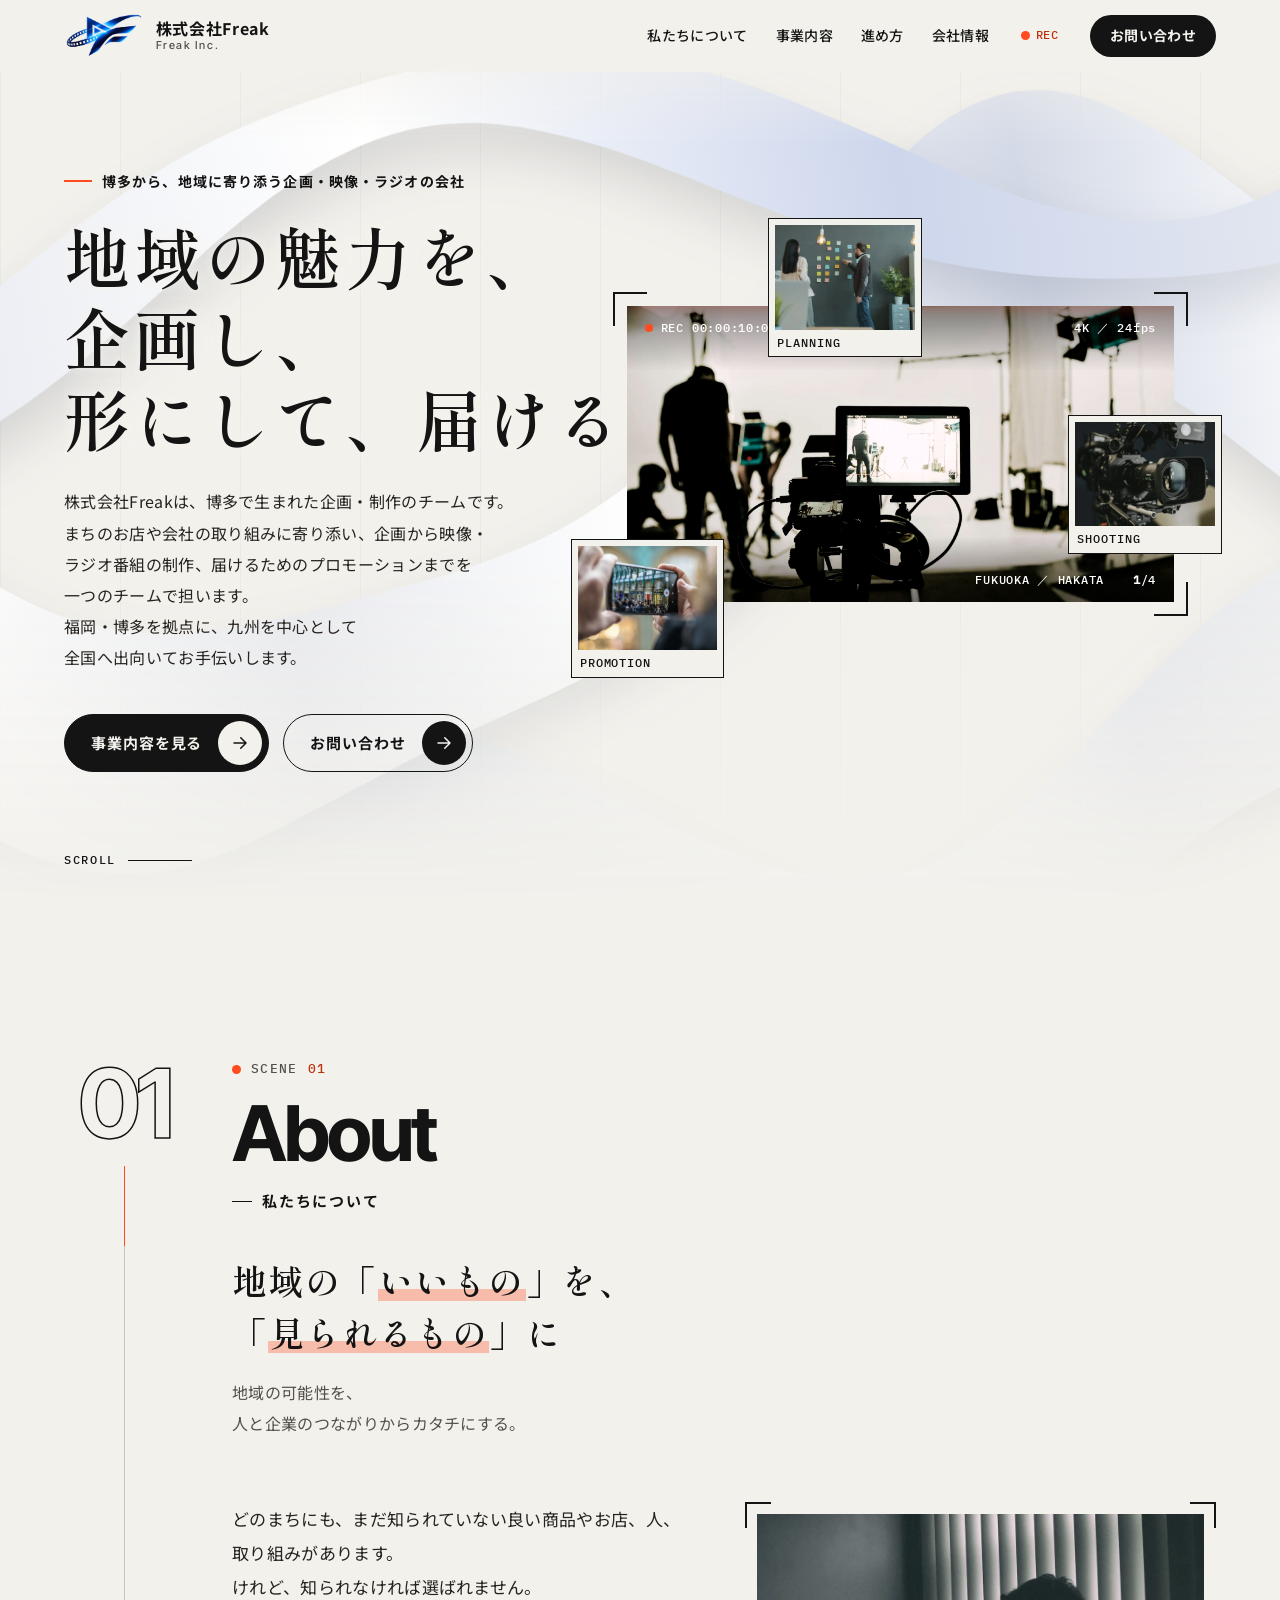
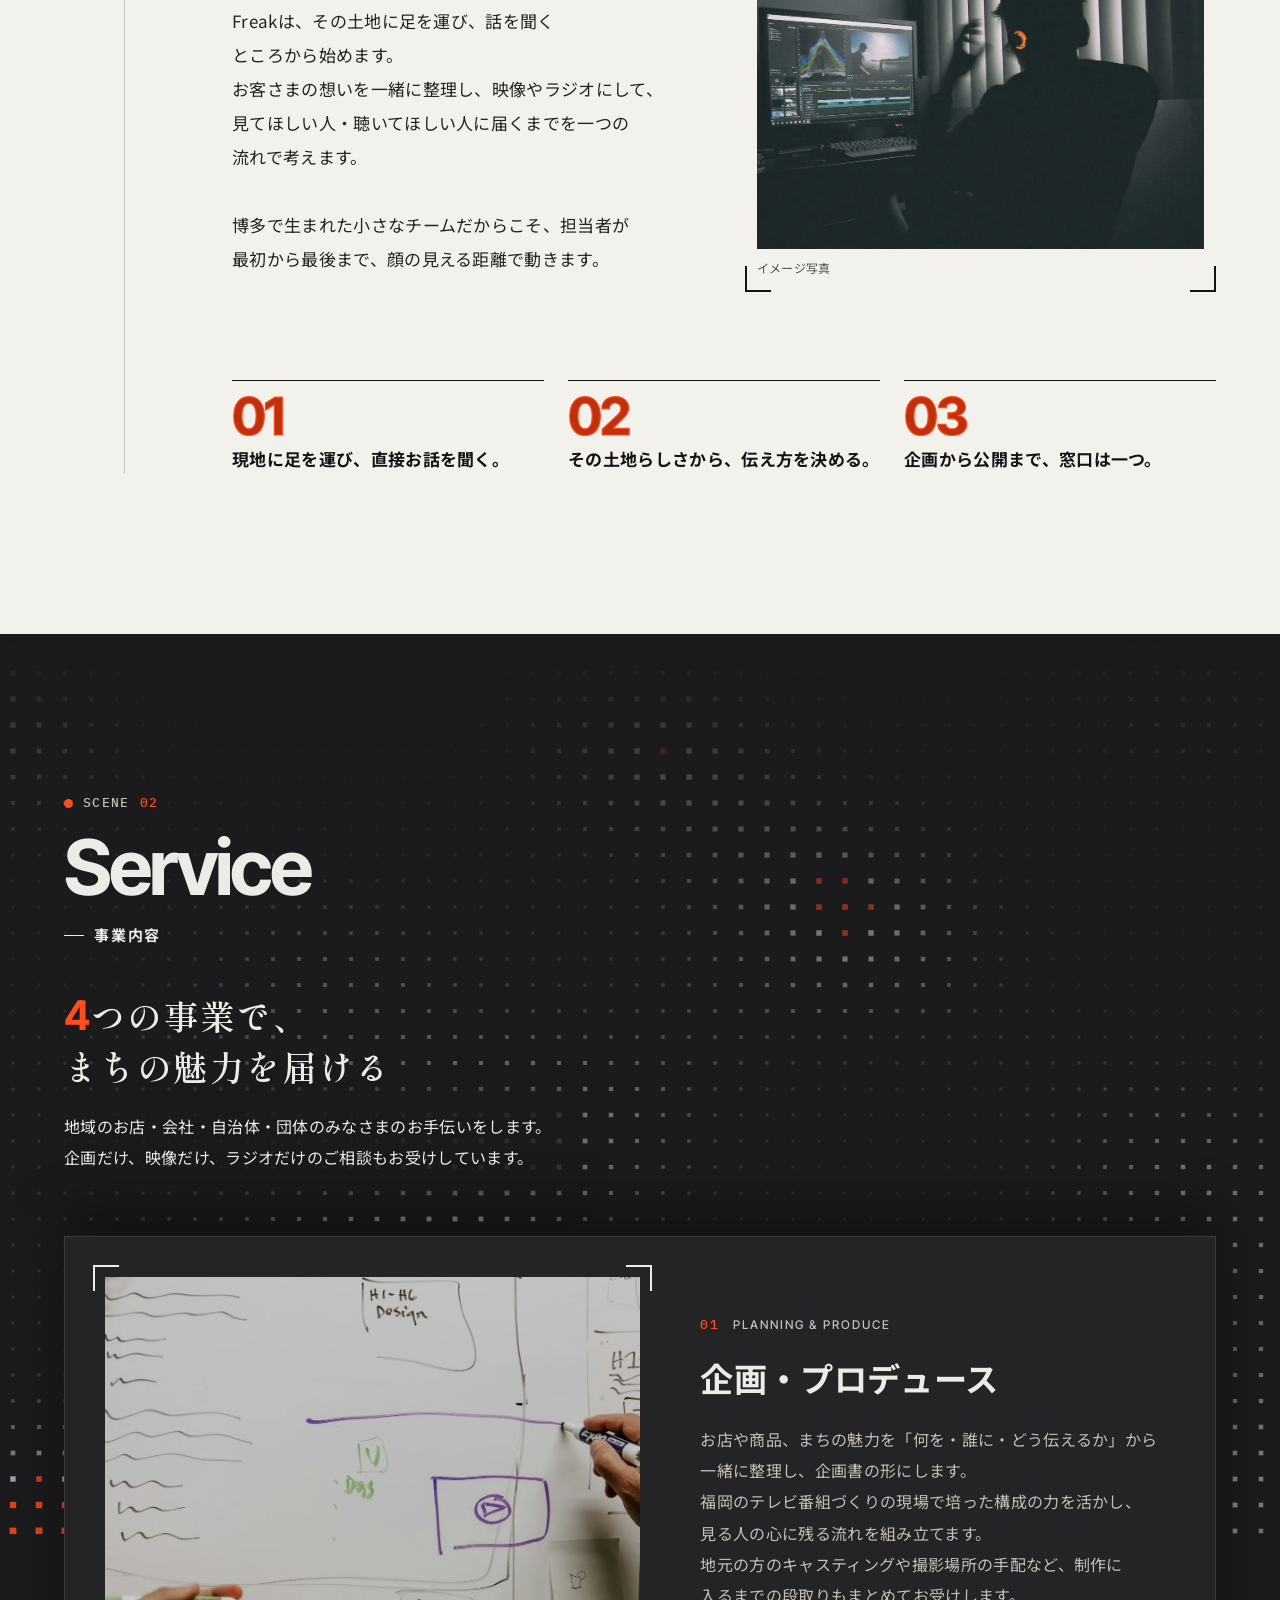
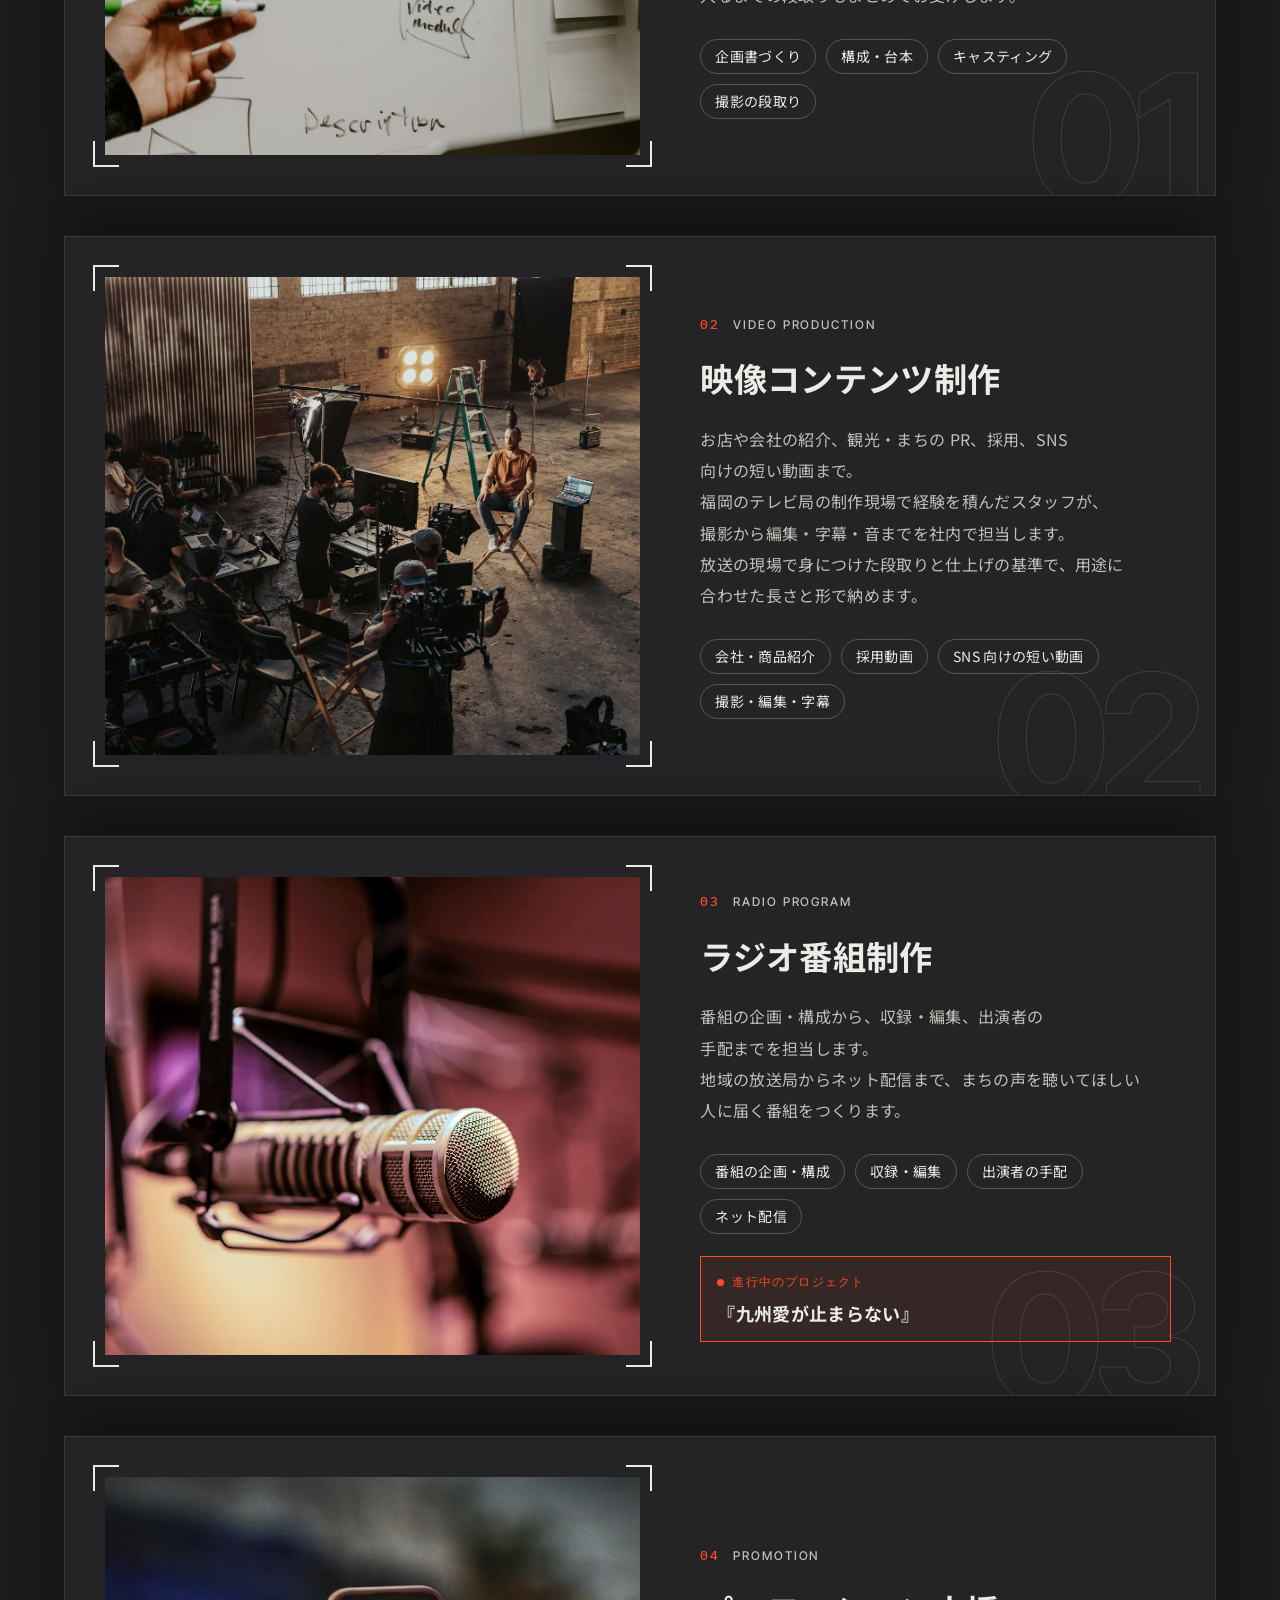
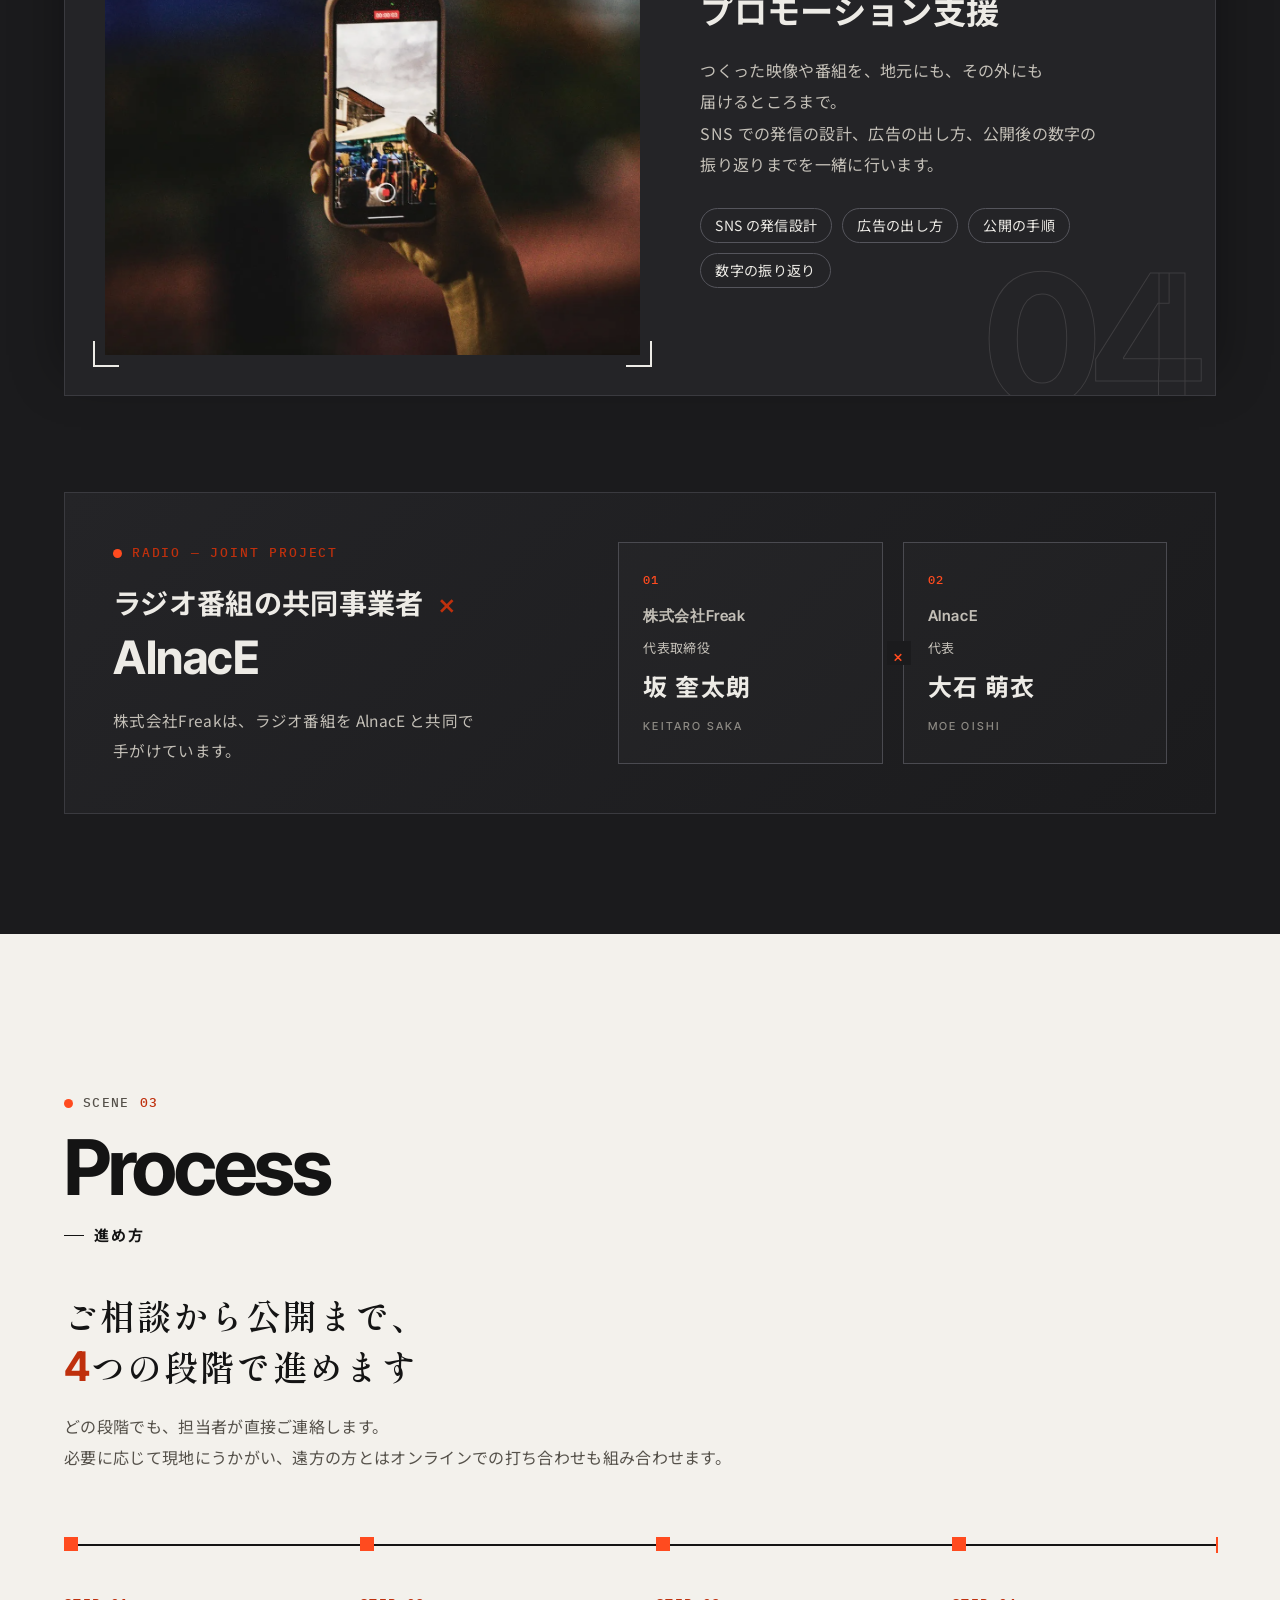
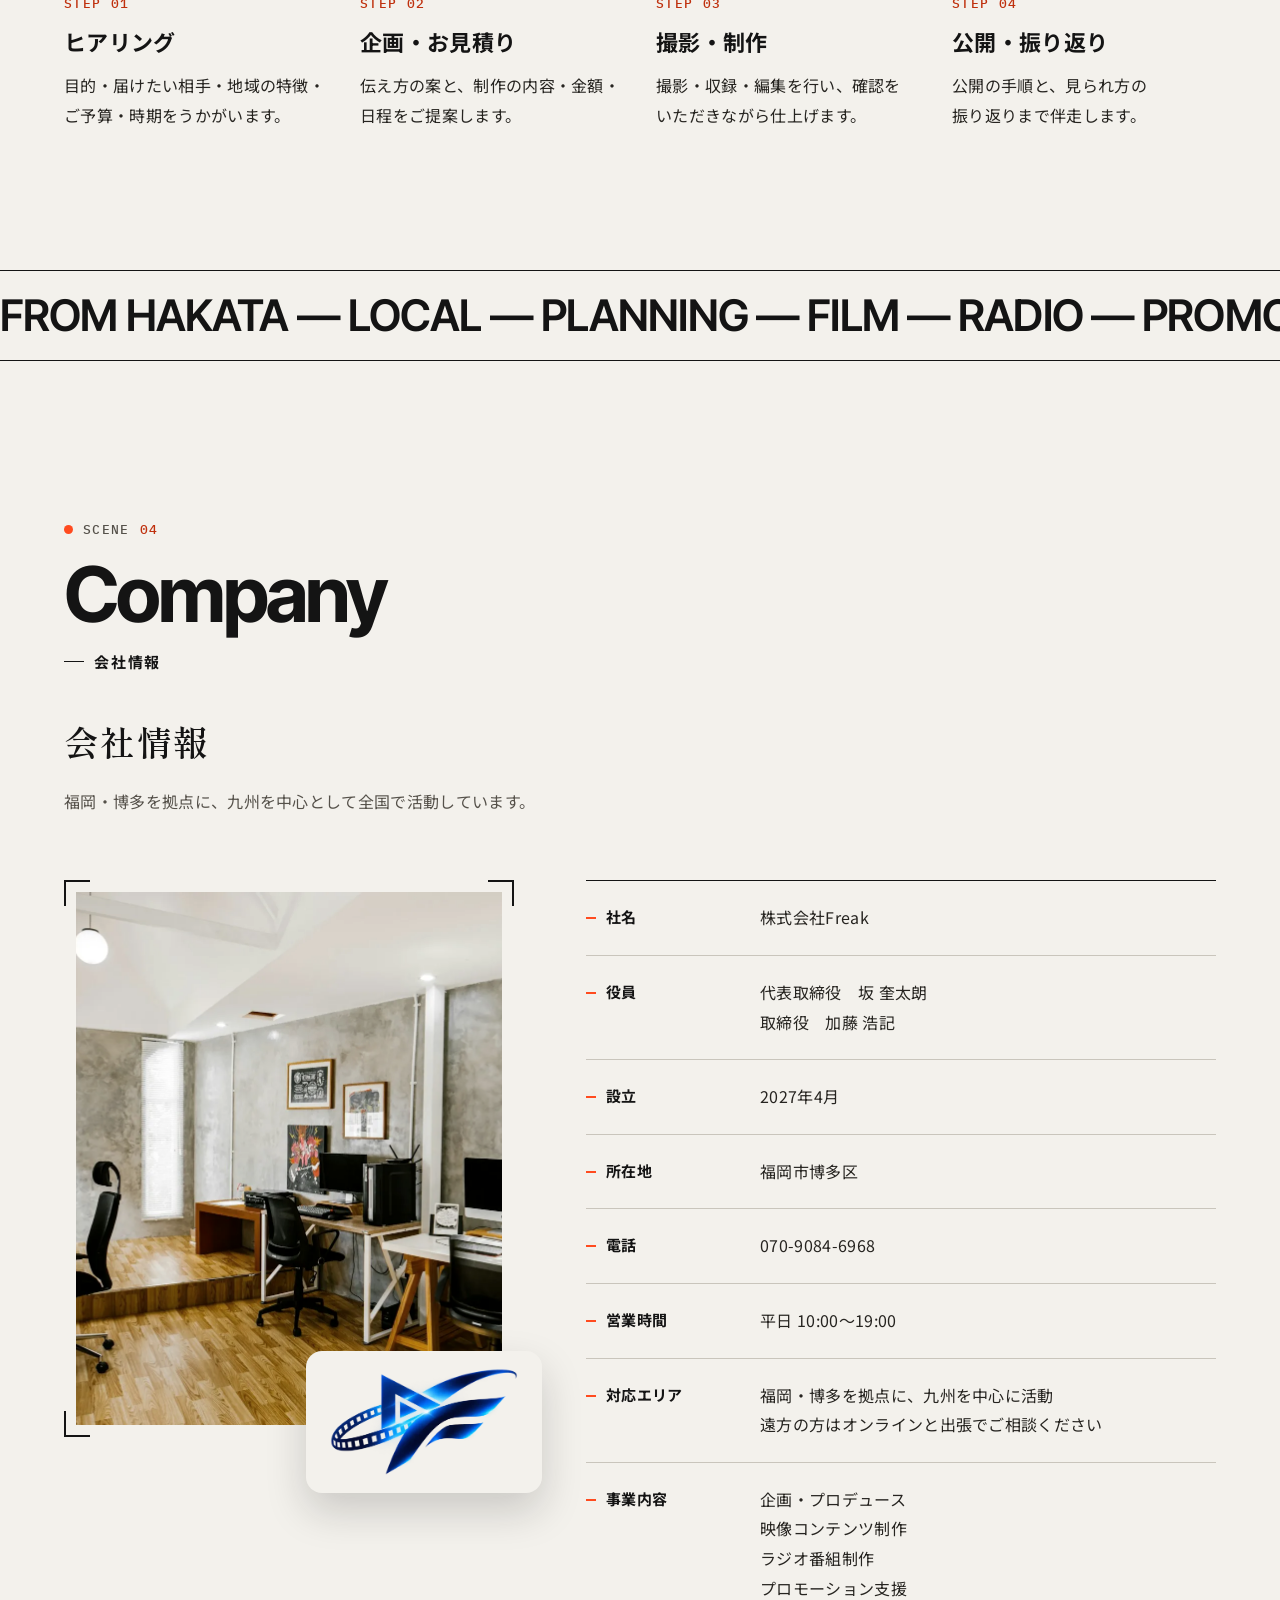
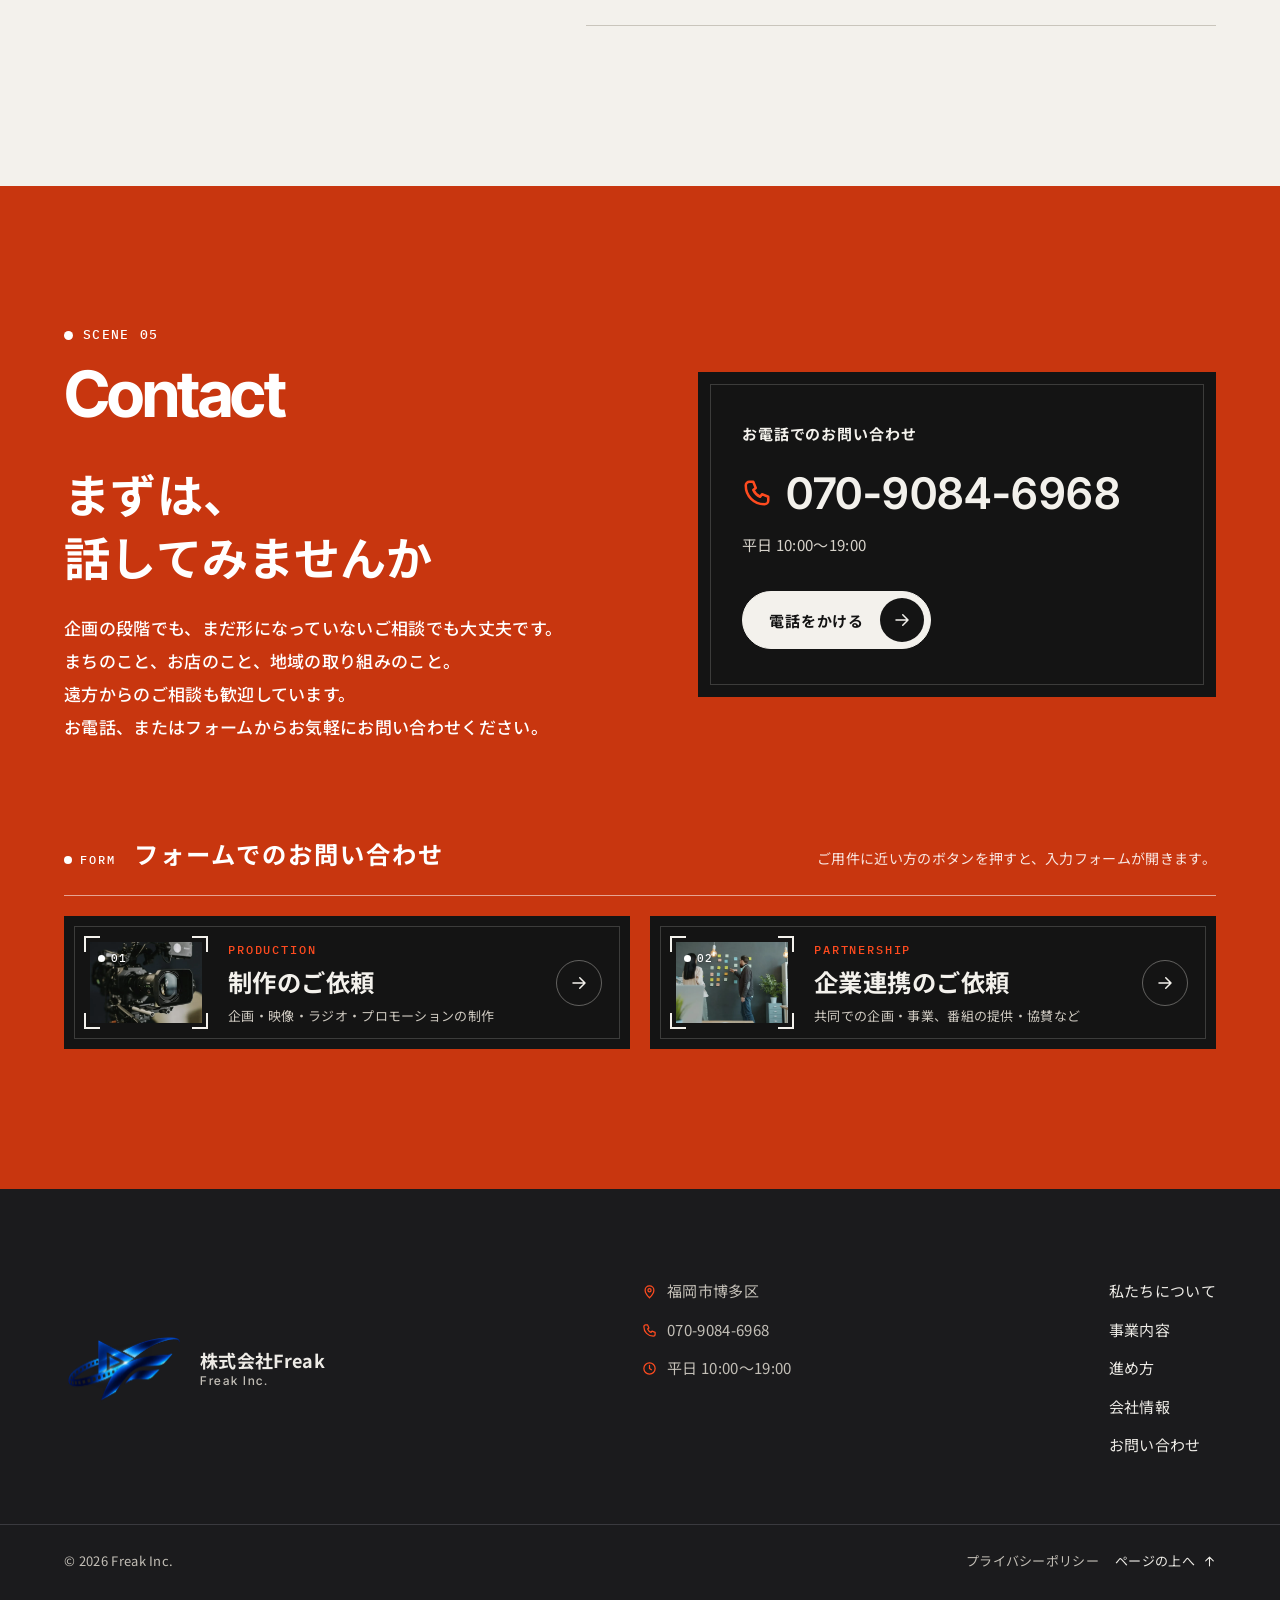
==== commit 34911ce4: "事業内容01・02にテレビの現場の経験を追記（名前・局名なし）" ====
--- a/index.html
+++ b/index.html
@@ -24,10 +24,10 @@
 <link rel="manifest" href="site.webmanifest">
 <meta name="theme-color" content="#F3F1EC">
 <script type="application/ld+json">{"@context": "https://schema.org", "@graph": [{"@type": "Organization", "@id": "https://freak-inc.co.jp/#org", "name": "株式会社Freak", "alternateName": "Freak Inc.", "url": "https://freak-inc.co.jp/", "logo": "https://freak-inc.co.jp/icon-512.png", "image": "https://freak-inc.co.jp/ogp.jpg", "telephone": "+81-70-9084-6968", "address": {"@type": "PostalAddress", "addressRegion": "福岡県", "addressLocality": "福岡市博多区", "addressCountry": "JP"}}, {"@type": "WebSite", "@id": "https://freak-inc.co.jp/#site", "url": "https://freak-inc.co.jp/", "name": "株式会社Freak", "inLanguage": "ja", "publisher": {"@id": "https://freak-inc.co.jp/#org"}}]}</script>
-<link rel="preload" as="font" type="font/woff2" crossorigin href="theme/assets/fonts/notosansjp-0858948a13.woff2">
-<link rel="preload" as="font" type="font/woff2" crossorigin href="theme/assets/fonts/shipporimincho-1f035bf067.woff2">
-<link rel="stylesheet" href="theme/assets/main.css?v=20261120201753">
-<link rel="stylesheet" href="theme/assets/extra.css?v=20261120201753">
+<link rel="preload" as="font" type="font/woff2" crossorigin href="theme/assets/fonts/notosansjp-9656a8a2fd.woff2">
+<link rel="preload" as="font" type="font/woff2" crossorigin href="theme/assets/fonts/shipporimincho-a9b9993dab.woff2">
+<link rel="stylesheet" href="theme/assets/main.css?v=20261127224658">
+<link rel="stylesheet" href="theme/assets/extra.css?v=20261127224658">
 </head>
 <body class="home page tpl-freak">
 
@@ -180,6 +180,7 @@
 				<p class="sv-no"><span data-cms-auto>01</span><span class="sv-en cms-field-i100_lead">PLANNING & PRODUCE</span></p>
 				<h3 class="sv-title cms-field-i100_title">企画・プロデュース</h3>
 								<p class="sv-text cms-field-i100_summary">お店や商品、まちの魅力を「何を・誰に・どう伝えるか」から一緒に整理し、企画書の形にします。<br />
+福岡のテレビ番組づくりの現場で培った構成の力を活かし、見る人の心に残る流れを組み立てます。<br />
 地元の方のキャスティングや撮影場所の手配など、制作に入るまでの段取りもまとめてお受けします。</p>
 												<ul class="sv-tags">
 										<li><span class="cms-field-p_label_sv1_tag1" data-cms-name="できること 1" data-cms-group="事業内容：企画・プロデュース">企画書づくり</span></li>
@@ -198,7 +199,8 @@
 				<p class="sv-no"><span data-cms-auto>02</span><span class="sv-en cms-field-i101_lead">VIDEO PRODUCTION</span></p>
 				<h3 class="sv-title cms-field-i101_title">映像コンテンツ制作</h3>
 								<p class="sv-text cms-field-i101_summary">お店や会社の紹介、観光・まちの PR、採用、SNS 向けの短い動画まで。<br />
-現地での撮影から編集・字幕・音までを社内で行い、用途に合わせた長さと形で納めます。</p>
+福岡のテレビ局の制作現場で経験を積んだスタッフが、撮影から編集・字幕・音までを社内で担当します。<br />
+放送の現場で身につけた段取りと仕上げの基準で、用途に合わせた長さと形で納めます。</p>
 												<ul class="sv-tags">
 										<li><span class="cms-field-p_label_sv2_tag1" data-cms-name="できること 1" data-cms-group="事業内容：映像コンテンツ制作">会社・商品紹介</span></li>
 										<li><span class="cms-field-p_label_sv2_tag2" data-cms-name="できること 2" data-cms-group="事業内容：映像コンテンツ制作">採用動画</span></li>
@@ -460,6 +462,6 @@
 		<a class="ft-top" href="#main"><span class="cms-field-p_label_to_top" data-cms-name="ページの上へ戻るリンク" data-cms-group="フッター">ページの上へ</span><i class="wpp-ico wpp-ico-arrow-up" aria-hidden="true"></i></a>
 	</div>
 </footer>
-<script src="theme/assets/main.js?v=20261120201753"></script>
+<script src="theme/assets/main.js?v=20261127224658"></script>
 </body>
 </html>
--- a/theme/assets/extra.css
+++ b/theme/assets/extra.css
@@ -1,8 +1,8 @@
 /* 文字（fonts-subset.py が作る。サイトで使う文字だけに絞ったもの） */
-@font-face{font-family:"Noto Sans JP";font-style:normal;font-weight:400 700;font-display:swap;src:url(fonts/notosansjp-0858948a13.woff2) format("woff2")}
-@font-face{font-family:"Shippori Mincho";font-style:normal;font-weight:600;font-display:swap;src:url(fonts/shipporimincho-1f035bf067.woff2) format("woff2")}
-@font-face{font-family:"Inter Tight";font-style:normal;font-weight:500 700;font-display:swap;src:url(fonts/intertight-992ea2d713.woff2) format("woff2")}
-@font-face{font-family:"IBM Plex Mono";font-style:normal;font-weight:500;font-display:swap;src:url(fonts/ibmplexmono-8fb297745a.woff2) format("woff2")}
+@font-face{font-family:"Noto Sans JP";font-style:normal;font-weight:400 700;font-display:swap;src:url(fonts/notosansjp-9656a8a2fd.woff2) format("woff2")}
+@font-face{font-family:"Shippori Mincho";font-style:normal;font-weight:600;font-display:swap;src:url(fonts/shipporimincho-a9b9993dab.woff2) format("woff2")}
+@font-face{font-family:"Inter Tight";font-style:normal;font-weight:500 700;font-display:swap;src:url(fonts/intertight-26bad18488.woff2) format("woff2")}
+@font-face{font-family:"IBM Plex Mono";font-style:normal;font-weight:500;font-display:swap;src:url(fonts/ibmplexmono-38fe114442.woff2) format("woff2")}
 .ct-row input,.ct-row select,.ct-row textarea{font-family:"Hiragino Sans","Hiragino Kaku Gothic ProN","Yu Gothic",Meiryo,sans-serif}
 /* 線画アイコン（土台の wpp-icons をそのまま外へ出したもの） */
 :root{--wpp-ico-tel:url("data:image/svg+xml,%3Csvg%20xmlns='http://www.w3.org/2000/svg'%20viewBox='0%200%2024%2024'%20fill='none'%20stroke='currentColor'%20stroke-width='2'%20stroke-linecap='round'%20stroke-linejoin='round'%3E%3Cpath%20d='M6%203h3l2%205-2%201.5c1.2%202.6%203%204.4%205.5%205.5L16%2013l5%202v3a3%203%200%200%201-3%203C9.5%2021%203%2014.5%203%206a3%203%200%200%201%203-3z'/%3E%3C/svg%3E");--wpp-ico-mail:url("data:image/svg+xml,%3Csvg%20xmlns='http://www.w3.org/2000/svg'%20viewBox='0%200%2024%2024'%20fill='none'%20stroke='currentColor'%20stroke-width='2'%20stroke-linecap='round'%20stroke-linejoin='round'%3E%3Crect%20x='3'%20y='5'%20width='18'%20height='14'%20rx='2'/%3E%3Cpath%20d='M3%207l9%206%209-6'/%3E%3C/svg%3E");--wpp-ico-map-pin:url("data:image/svg+xml,%3Csvg%20xmlns='http://www.w3.org/2000/svg'%20viewBox='0%200%2024%2024'%20fill='none'%20stroke='currentColor'%20stroke-width='2'%20stroke-linecap='round'%20stroke-linejoin='round'%3E%3Cpath%20d='M12%2022s7-6.5%207-12a7%207%200%200%200-14%200c0%205.5%207%2012%207%2012z'/%3E%3Ccircle%20cx='12'%20cy='10'%20r='2.5'/%3E%3C/svg%3E");--wpp-ico-clock:url("data:image/svg+xml,%3Csvg%20xmlns='http://www.w3.org/2000/svg'%20viewBox='0%200%2024%2024'%20fill='none'%20stroke='currentColor'%20stroke-width='2'%20stroke-linecap='round'%20stroke-linejoin='round'%3E%3Ccircle%20cx='12'%20cy='12'%20r='9'/%3E%3Cpath%20d='M12%207v5l3%202'/%3E%3C/svg%3E");--wpp-ico-calendar:url("data:image/svg+xml,%3Csvg%20xmlns='http://www.w3.org/2000/svg'%20viewBox='0%200%2024%2024'%20fill='none'%20stroke='currentColor'%20stroke-width='2'%20stroke-linecap='round'%20stroke-linejoin='round'%3E%3Crect%20x='3'%20y='5'%20width='18'%20height='16'%20rx='2'/%3E%3Cpath%20d='M3%2010h18M8%203v4M16%203v4'/%3E%3C/svg%3E");--wpp-ico-home:url("data:image/svg+xml,%3Csvg%20xmlns='http://www.w3.org/2000/svg'%20viewBox='0%200%2024%2024'%20fill='none'%20stroke='currentColor'%20stroke-width='2'%20stroke-linecap='round'%20stroke-linejoin='round'%3E%3Cpath%20d='M3%2011l9-8%209%208M5%2010v10h14V10M10%2020v-6h4v6'/%3E%3C/svg%3E");--wpp-ico-building:url("data:image/svg+xml,%3Csvg%20xmlns='http://www.w3.org/2000/svg'%20viewBox='0%200%2024%2024'%20fill='none'%20stroke='currentColor'%20stroke-width='2'%20stroke-linecap='round'%20stroke-linejoin='round'%3E%3Crect%20x='4'%20y='3'%20width='16'%20height='18'/%3E%3Cpath%20d='M8%207h3M13%207h3M8%2011h3M13%2011h3M8%2015h3M13%2015h3M10%2021v-3h4v3'/%3E%3C/svg%3E");--wpp-ico-globe:url("data:image/svg+xml,%3Csvg%20xmlns='http://www.w3.org/2000/svg'%20viewBox='0%200%2024%2024'%20fill='none'%20stroke='currentColor'%20stroke-width='2'%20stroke-linecap='round'%20stroke-linejoin='round'%3E%3Ccircle%20cx='12'%20cy='12'%20r='9'/%3E%3Cpath%20d='M3%2012h18M12%203a14%2014%200%200%201%200%2018M12%203a14%2014%200%200%200%200%2018'/%3E%3C/svg%3E");--wpp-ico-car:url("data:image/svg+xml,%3Csvg%20xmlns='http://www.w3.org/2000/svg'%20viewBox='0%200%2024%2024'%20fill='none'%20stroke='currentColor'%20stroke-width='2'%20stroke-linecap='round'%20stroke-linejoin='round'%3E%3Cpath%20d='M3%2013l2-5h14l2%205v6H3zM3%2013h18'/%3E%3Ccircle%20cx='7'%20cy='17'%20r='1.5'/%3E%3Ccircle%20cx='17'%20cy='17'%20r='1.5'/%3E%3C/svg%3E");--wpp-ico-train:url("data:image/svg+xml,%3Csvg%20xmlns='http://www.w3.org/2000/svg'%20viewBox='0%200%2024%2024'%20fill='none'%20stroke='currentColor'%20stroke-width='2'%20stroke-linecap='round'%20stroke-linejoin='round'%3E%3Crect%20x='5'%20y='3'%20width='14'%20height='14'%20rx='3'/%3E%3Cpath%20d='M5%2010h14M8%2021l2-4M16%2021l-2-4'/%3E%3Ccircle%20cx='9'%20cy='14'%20r='1'/%3E%3Ccircle%20cx='15'%20cy='14'%20r='1'/%3E%3C/svg%3E");--wpp-ico-parking:url("data:image/svg+xml,%3Csvg%20xmlns='http://www.w3.org/2000/svg'%20viewBox='0%200%2024%2024'%20fill='none'%20stroke='currentColor'%20stroke-width='2'%20stroke-linecap='round'%20stroke-linejoin='round'%3E%3Crect%20x='3'%20y='3'%20width='18'%20height='18'%20rx='3'/%3E%3Cpath%20d='M9%2017V7h4a3%203%200%200%201%200%206H9'/%3E%3C/svg%3E");--wpp-ico-arrow-right:url("data:image/svg+xml,%3Csvg%20xmlns='http://www.w3.org/2000/svg'%20viewBox='0%200%2024%2024'%20fill='none'%20stroke='currentColor'%20stroke-width='2'%20stroke-linecap='round'%20stroke-linejoin='round'%3E%3Cpath%20d='M4%2012h16M13%205l7%207-7%207'/%3E%3C/svg%3E");--wpp-ico-arrow-left:url("data:image/svg+xml,%3Csvg%20xmlns='http://www.w3.org/2000/svg'%20viewBox='0%200%2024%2024'%20fill='none'%20stroke='currentColor'%20stroke-width='2'%20stroke-linecap='round'%20stroke-linejoin='round'%3E%3Cpath%20d='M20%2012H4M11%205l-7%207%207%207'/%3E%3C/svg%3E");--wpp-ico-arrow-up:url("data:image/svg+xml,%3Csvg%20xmlns='http://www.w3.org/2000/svg'%20viewBox='0%200%2024%2024'%20fill='none'%20stroke='currentColor'%20stroke-width='2'%20stroke-linecap='round'%20stroke-linejoin='round'%3E%3Cpath%20d='M12%2020V4M5%2011l7-7%207%207'/%3E%3C/svg%3E");--wpp-ico-arrow-down:url("data:image/svg+xml,%3Csvg%20xmlns='http://www.w3.org/2000/svg'%20viewBox='0%200%2024%2024'%20fill='none'%20stroke='currentColor'%20stroke-width='2'%20stroke-linecap='round'%20stroke-linejoin='round'%3E%3Cpath%20d='M12%204v16M5%2013l7%207%207-7'/%3E%3C/svg%3E");--wpp-ico-chevron-right:url("data:image/svg+xml,%3Csvg%20xmlns='http://www.w3.org/2000/svg'%20viewBox='0%200%2024%2024'%20fill='none'%20stroke='currentColor'%20stroke-width='2'%20stroke-linecap='round'%20stroke-linejoin='round'%3E%3Cpath%20d='M9%205l7%207-7%207'/%3E%3C/svg%3E");--wpp-ico-chevron-left:url("data:image/svg+xml,%3Csvg%20xmlns='http://www.w3.org/2000/svg'%20viewBox='0%200%2024%2024'%20fill='none'%20stroke='currentColor'%20stroke-width='2'%20stroke-linecap='round'%20stroke-linejoin='round'%3E%3Cpath%20d='M15%205l-7%207%207%207'/%3E%3C/svg%3E");--wpp-ico-chevron-down:url("data:image/svg+xml,%3Csvg%20xmlns='http://www.w3.org/2000/svg'%20viewBox='0%200%2024%2024'%20fill='none'%20stroke='currentColor'%20stroke-width='2'%20stroke-linecap='round'%20stroke-linejoin='round'%3E%3Cpath%20d='M5%209l7%207%207-7'/%3E%3C/svg%3E");--wpp-ico-chevron-up:url("data:image/svg+xml,%3Csvg%20xmlns='http://www.w3.org/2000/svg'%20viewBox='0%200%2024%2024'%20fill='none'%20stroke='currentColor'%20stroke-width='2'%20stroke-linecap='round'%20stroke-linejoin='round'%3E%3Cpath%20d='M5%2015l7-7%207%207'/%3E%3C/svg%3E");--wpp-ico-external:url("data:image/svg+xml,%3Csvg%20xmlns='http://www.w3.org/2000/svg'%20viewBox='0%200%2024%2024'%20fill='none'%20stroke='currentColor'%20stroke-width='2'%20stroke-linecap='round'%20stroke-linejoin='round'%3E%3Cpath%20d='M14%204h6v6M20%204l-9%209M19%2014v5a2%202%200%200%201-2%202H5a2%202%200%200%201-2-2V7a2%202%200%200%201%202-2h5'/%3E%3C/svg%3E");--wpp-ico-check:url("data:image/svg+xml,%3Csvg%20xmlns='http://www.w3.org/2000/svg'%20viewBox='0%200%2024%2024'%20fill='none'%20stroke='currentColor'%20stroke-width='2'%20stroke-linecap='round'%20stroke-linejoin='round'%3E%3Cpath%20d='M4%2012.5l5%205L20%206.5'/%3E%3C/svg%3E");--wpp-ico-plus:url("data:image/svg+xml,%3Csvg%20xmlns='http://www.w3.org/2000/svg'%20viewBox='0%200%2024%2024'%20fill='none'%20stroke='currentColor'%20stroke-width='2'%20stroke-linecap='round'%20stroke-linejoin='round'%3E%3Cpath%20d='M12%205v14M5%2012h14'/%3E%3C/svg%3E");--wpp-ico-minus:url("data:image/svg+xml,%3Csvg%20xmlns='http://www.w3.org/2000/svg'%20viewBox='0%200%2024%2024'%20fill='none'%20stroke='currentColor'%20stroke-width='2'%20stroke-linecap='round'%20stroke-linejoin='round'%3E%3Cpath%20d='M5%2012h14'/%3E%3C/svg%3E");--wpp-ico-close:url("data:image/svg+xml,%3Csvg%20xmlns='http://www.w3.org/2000/svg'%20viewBox='0%200%2024%2024'%20fill='none'%20stroke='currentColor'%20stroke-width='2'%20stroke-linecap='round'%20stroke-linejoin='round'%3E%3Cpath%20d='M6%206l12%2012M18%206L6%2018'/%3E%3C/svg%3E");--wpp-ico-menu:url("data:image/svg+xml,%3Csvg%20xmlns='http://www.w3.org/2000/svg'%20viewBox='0%200%2024%2024'%20fill='none'%20stroke='currentColor'%20stroke-width='2'%20stroke-linecap='round'%20stroke-linejoin='round'%3E%3Cpath%20d='M4%207h16M4%2012h16M4%2017h16'/%3E%3C/svg%3E");--wpp-ico-search:url("data:image/svg+xml,%3Csvg%20xmlns='http://www.w3.org/2000/svg'%20viewBox='0%200%2024%2024'%20fill='none'%20stroke='currentColor'%20stroke-width='2'%20stroke-linecap='round'%20stroke-linejoin='round'%3E%3Ccircle%20cx='11'%20cy='11'%20r='7'/%3E%3Cpath%20d='M20%2020l-4-4'/%3E%3C/svg%3E");--wpp-ico-info:url("data:image/svg+xml,%3Csvg%20xmlns='http://www.w3.org/2000/svg'%20viewBox='0%200%2024%2024'%20fill='none'%20stroke='currentColor'%20stroke-width='2'%20stroke-linecap='round'%20stroke-linejoin='round'%3E%3Ccircle%20cx='12'%20cy='12'%20r='9'/%3E%3Cpath%20d='M12%2011v5M12%208h.01'/%3E%3C/svg%3E");--wpp-ico-question:url("data:image/svg+xml,%3Csvg%20xmlns='http://www.w3.org/2000/svg'%20viewBox='0%200%2024%2024'%20fill='none'%20stroke='currentColor'%20stroke-width='2'%20stroke-linecap='round'%20stroke-linejoin='round'%3E%3Ccircle%20cx='12'%20cy='12'%20r='9'/%3E%3Cpath%20d='M9.5%209.5a2.5%202.5%200%200%201%205%200c0%201.5-2.5%202-2.5%203.5M12%2017h.01'/%3E%3C/svg%3E");--wpp-ico-alert:url("data:image/svg+xml,%3Csvg%20xmlns='http://www.w3.org/2000/svg'%20viewBox='0%200%2024%2024'%20fill='none'%20stroke='currentColor'%20stroke-width='2'%20stroke-linecap='round'%20stroke-linejoin='round'%3E%3Cpath%20d='M12%203l10%2018H2zM12%2010v4M12%2017h.01'/%3E%3C/svg%3E");--wpp-ico-link:url("data:image/svg+xml,%3Csvg%20xmlns='http://www.w3.org/2000/svg'%20viewBox='0%200%2024%2024'%20fill='none'%20stroke='currentColor'%20stroke-width='2'%20stroke-linecap='round'%20stroke-linejoin='round'%3E%3Cpath%20d='M10%2014a4%204%200%200%200%205.7%200l3-3a4%204%200%200%200-5.7-5.7l-1%201M14%2010a4%204%200%200%200-5.7%200l-3%203a4%204%200%200%200%205.7%205.7l1-1'/%3E%3C/svg%3E");--wpp-ico-download:url("data:image/svg+xml,%3Csvg%20xmlns='http://www.w3.org/2000/svg'%20viewBox='0%200%2024%2024'%20fill='none'%20stroke='currentColor'%20stroke-width='2'%20stroke-linecap='round'%20stroke-linejoin='round'%3E%3Cpath%20d='M12%203v12M6%2010l6%206%206-6M4%2021h16'/%3E%3C/svg%3E");--wpp-ico-send:url("data:image/svg+xml,%3Csvg%20xmlns='http://www.w3.org/2000/svg'%20viewBox='0%200%2024%2024'%20fill='none'%20stroke='currentColor'%20stroke-width='2'%20stroke-linecap='round'%20stroke-linejoin='round'%3E%3Cpath%20d='M21%203L10%2014M21%203l-7%2018-4-7-7-4z'/%3E%3C/svg%3E");--wpp-ico-play:url("data:image/svg+xml,%3Csvg%20xmlns='http://www.w3.org/2000/svg'%20viewBox='0%200%2024%2024'%20fill='none'%20stroke='currentColor'%20stroke-width='2'%20stroke-linecap='round'%20stroke-linejoin='round'%3E%3Cpath%20d='M7%204l13%208-13%208z'/%3E%3C/svg%3E");--wpp-ico-quote:url("data:image/svg+xml,%3Csvg%20xmlns='http://www.w3.org/2000/svg'%20viewBox='0%200%2024%2024'%20fill='none'%20stroke='currentColor'%20stroke-width='2'%20stroke-linecap='round'%20stroke-linejoin='round'%3E%3Cpath%20d='M6%207h5v6H6v2a2%202%200%200%200%202%202M14%207h5v6h-5v2a2%202%200%200%200%202%202'/%3E%3C/svg%3E");--wpp-ico-user:url("data:image/svg+xml,%3Csvg%20xmlns='http://www.w3.org/2000/svg'%20viewBox='0%200%2024%2024'%20fill='none'%20stroke='currentColor'%20stroke-width='2'%20stroke-linecap='round'%20stroke-linejoin='round'%3E%3Ccircle%20cx='12'%20cy='8'%20r='4'/%3E%3Cpath%20d='M4%2021a8%208%200%200%201%2016%200'/%3E%3C/svg%3E");--wpp-ico-users:url("data:image/svg+xml,%3Csvg%20xmlns='http://www.w3.org/2000/svg'%20viewBox='0%200%2024%2024'%20fill='none'%20stroke='currentColor'%20stroke-width='2'%20stroke-linecap='round'%20stroke-linejoin='round'%3E%3Ccircle%20cx='9'%20cy='8'%20r='3.5'/%3E%3Cpath%20d='M2%2020a7%207%200%200%201%2014%200M16%204.5a3.5%203.5%200%200%201%200%207M22%2020a7%207%200%200%200-5-6.7'/%3E%3C/svg%3E");--wpp-ico-star:url("data:image/svg+xml,%3Csvg%20xmlns='http://www.w3.org/2000/svg'%20viewBox='0%200%2024%2024'%20fill='none'%20stroke='currentColor'%20stroke-width='2'%20stroke-linecap='round'%20stroke-linejoin='round'%3E%3Cpath%20d='M12%203l2.8%205.9%206.4.8-4.7%204.5%201.2%206.4L12%2017.5l-5.7%203.1%201.2-6.4-4.7-4.5%206.4-.8z'/%3E%3C/svg%3E");--wpp-ico-heart:url("data:image/svg+xml,%3Csvg%20xmlns='http://www.w3.org/2000/svg'%20viewBox='0%200%2024%2024'%20fill='none'%20stroke='currentColor'%20stroke-width='2'%20stroke-linecap='round'%20stroke-linejoin='round'%3E%3Cpath%20d='M12%2020s-7.5-4.6-9-9.3A4.6%204.6%200%200%201%2012%207a4.6%204.6%200%200%201%209%203.7c-1.5%204.7-9%209.3-9%209.3z'/%3E%3C/svg%3E");--wpp-ico-thumbs-up:url("data:image/svg+xml,%3Csvg%20xmlns='http://www.w3.org/2000/svg'%20viewBox='0%200%2024%2024'%20fill='none'%20stroke='currentColor'%20stroke-width='2'%20stroke-linecap='round'%20stroke-linejoin='round'%3E%3Cpath%20d='M7%2011v10H3V11zM7%2011l4-8c2%200%203%201%203%203v3h5a2%202%200%200%201%202%202l-1.5%208a2%202%200%200%201-2%202H7'/%3E%3C/svg%3E");--wpp-ico-award:url("data:image/svg+xml,%3Csvg%20xmlns='http://www.w3.org/2000/svg'%20viewBox='0%200%2024%2024'%20fill='none'%20stroke='currentColor'%20stroke-width='2'%20stroke-linecap='round'%20stroke-linejoin='round'%3E%3Ccircle%20cx='12'%20cy='9'%20r='6'/%3E%3Cpath%20d='M8.5%2014l-1.5%207%205-3%205%203-1.5-7'/%3E%3C/svg%3E");--wpp-ico-shield:url("data:image/svg+xml,%3Csvg%20xmlns='http://www.w3.org/2000/svg'%20viewBox='0%200%2024%2024'%20fill='none'%20stroke='currentColor'%20stroke-width='2'%20stroke-linecap='round'%20stroke-linejoin='round'%3E%3Cpath%20d='M12%203l8%203v6c0%205-3.5%208-8%209-4.5-1-8-4-8-9V6z'/%3E%3C/svg%3E");--wpp-ico-cart:url("data:image/svg+xml,%3Csvg%20xmlns='http://www.w3.org/2000/svg'%20viewBox='0%200%2024%2024'%20fill='none'%20stroke='currentColor'%20stroke-width='2'%20stroke-linecap='round'%20stroke-linejoin='round'%3E%3Ccircle%20cx='9'%20cy='20'%20r='1.5'/%3E%3Ccircle%20cx='18'%20cy='20'%20r='1.5'/%3E%3Cpath%20d='M2%203h3l2.5%2011h11L21%207H6'/%3E%3C/svg%3E");--wpp-ico-tag:url("data:image/svg+xml,%3Csvg%20xmlns='http://www.w3.org/2000/svg'%20viewBox='0%200%2024%2024'%20fill='none'%20stroke='currentColor'%20stroke-width='2'%20stroke-linecap='round'%20stroke-linejoin='round'%3E%3Cpath%20d='M3%203h8l10%2010-8%208L3%2011z'/%3E%3Ccircle%20cx='8'%20cy='8'%20r='1.5'/%3E%3C/svg%3E");--wpp-ico-gift:url("data:image/svg+xml,%3Csvg%20xmlns='http://www.w3.org/2000/svg'%20viewBox='0%200%2024%2024'%20fill='none'%20stroke='currentColor'%20stroke-width='2'%20stroke-linecap='round'%20stroke-linejoin='round'%3E%3Crect%20x='3'%20y='9'%20width='18'%20height='12'%20rx='1'/%3E%3Cpath%20d='M12%209v12M3%2013h18M7.5%209a2.5%202.5%200%201%201%202.5-2.5C10%208%2012%209%2012%209s2-1%202-2.5A2.5%202.5%200%201%201%2016.5%209'/%3E%3C/svg%3E");--wpp-ico-yen:url("data:image/svg+xml,%3Csvg%20xmlns='http://www.w3.org/2000/svg'%20viewBox='0%200%2024%2024'%20fill='none'%20stroke='currentColor'%20stroke-width='2'%20stroke-linecap='round'%20stroke-linejoin='round'%3E%3Cpath%20d='M7%204l5%207%205-7M12%2011v9M8%2013h8M8%2016h8'/%3E%3C/svg%3E");--wpp-ico-camera:url("data:image/svg+xml,%3Csvg%20xmlns='http://www.w3.org/2000/svg'%20viewBox='0%200%2024%2024'%20fill='none'%20stroke='currentColor'%20stroke-width='2'%20stroke-linecap='round'%20stroke-linejoin='round'%3E%3Cpath%20d='M4%208h3l2-3h6l2%203h3v12H4z'/%3E%3Ccircle%20cx='12'%20cy='13'%20r='3.5'/%3E%3C/svg%3E");--wpp-ico-image:url("data:image/svg+xml,%3Csvg%20xmlns='http://www.w3.org/2000/svg'%20viewBox='0%200%2024%2024'%20fill='none'%20stroke='currentColor'%20stroke-width='2'%20stroke-linecap='round'%20stroke-linejoin='round'%3E%3Crect%20x='3'%20y='4'%20width='18'%20height='16'%20rx='2'/%3E%3Ccircle%20cx='8.5'%20cy='9'%20r='1.5'/%3E%3Cpath%20d='M21%2016l-5-5-9%209'/%3E%3C/svg%3E");--wpp-ico-chat:url("data:image/svg+xml,%3Csvg%20xmlns='http://www.w3.org/2000/svg'%20viewBox='0%200%2024%2024'%20fill='none'%20stroke='currentColor'%20stroke-width='2'%20stroke-linecap='round'%20stroke-linejoin='round'%3E%3Cpath%20d='M4%205h16v11H9l-5%204z'/%3E%3C/svg%3E");--wpp-ico-file:url("data:image/svg+xml,%3Csvg%20xmlns='http://www.w3.org/2000/svg'%20viewBox='0%200%2024%2024'%20fill='none'%20stroke='currentColor'%20stroke-width='2'%20stroke-linecap='round'%20stroke-linejoin='round'%3E%3Cpath%20d='M6%202h8l5%205v15H6zM14%202v5h5M9%2013h6M9%2017h6'/%3E%3C/svg%3E");--wpp-ico-pen:url("data:image/svg+xml,%3Csvg%20xmlns='http://www.w3.org/2000/svg'%20viewBox='0%200%2024%2024'%20fill='none'%20stroke='currentColor'%20stroke-width='2'%20stroke-linecap='round'%20stroke-linejoin='round'%3E%3Cpath%20d='M4%2020l4-1L19%208l-3-3L5%2016z'/%3E%3C/svg%3E");--wpp-ico-lock:url("data:image/svg+xml,%3Csvg%20xmlns='http://www.w3.org/2000/svg'%20viewBox='0%200%2024%2024'%20fill='none'%20stroke='currentColor'%20stroke-width='2'%20stroke-linecap='round'%20stroke-linejoin='round'%3E%3Crect%20x='5'%20y='11'%20width='14'%20height='10'%20rx='2'/%3E%3Cpath%20d='M8%2011V7a4%204%200%200%201%208%200v4'/%3E%3C/svg%3E");--wpp-ico-truck:url("data:image/svg+xml,%3Csvg%20xmlns='http://www.w3.org/2000/svg'%20viewBox='0%200%2024%2024'%20fill='none'%20stroke='currentColor'%20stroke-width='2'%20stroke-linecap='round'%20stroke-linejoin='round'%3E%3Cpath%20d='M2%206h12v10H2zM14%2010h4l3%203v3h-7z'/%3E%3Ccircle%20cx='6'%20cy='18'%20r='2'/%3E%3Ccircle%20cx='17'%20cy='18'%20r='2'/%3E%3C/svg%3E");--wpp-ico-wrench:url("data:image/svg+xml,%3Csvg%20xmlns='http://www.w3.org/2000/svg'%20viewBox='0%200%2024%2024'%20fill='none'%20stroke='currentColor'%20stroke-width='2'%20stroke-linecap='round'%20stroke-linejoin='round'%3E%3Cpath%20d='M21%207a5%205%200%200%201-6.7%204.7L7%2019l-2-2%207.3-7.3A5%205%200%200%201%2017%203l-3%203%201%201%203-3z'/%3E%3C/svg%3E");--wpp-ico-bulb:url("data:image/svg+xml,%3Csvg%20xmlns='http://www.w3.org/2000/svg'%20viewBox='0%200%2024%2024'%20fill='none'%20stroke='currentColor'%20stroke-width='2'%20stroke-linecap='round'%20stroke-linejoin='round'%3E%3Cpath%20d='M9%2018h6M10%2021h4M8.5%2014a6%206%200%201%201%207%200c-.8.7-1.5%201.5-1.5%202.5v1.5h-4v-1.5c0-1-.7-1.8-1.5-2.5z'/%3E%3C/svg%3E");--wpp-ico-leaf:url("data:image/svg+xml,%3Csvg%20xmlns='http://www.w3.org/2000/svg'%20viewBox='0%200%2024%2024'%20fill='none'%20stroke='currentColor'%20stroke-width='2'%20stroke-linecap='round'%20stroke-linejoin='round'%3E%3Cpath%20d='M4%2020C4%209%2012%204%2021%204c0%209-5%2017-16%2016M4%2020c3-5%207-8%2011-11'/%3E%3C/svg%3E");--wpp-ico-sun:url("data:image/svg+xml,%3Csvg%20xmlns='http://www.w3.org/2000/svg'%20viewBox='0%200%2024%2024'%20fill='none'%20stroke='currentColor'%20stroke-width='2'%20stroke-linecap='round'%20stroke-linejoin='round'%3E%3Ccircle%20cx='12'%20cy='12'%20r='4'/%3E%3Cpath%20d='M12%202v3M12%2019v3M2%2012h3M19%2012h3M5%205l2%202M17%2017l2%202M5%2019l2-2M17%207l2-2'/%3E%3C/svg%3E");--wpp-ico-coffee:url("data:image/svg+xml,%3Csvg%20xmlns='http://www.w3.org/2000/svg'%20viewBox='0%200%2024%2024'%20fill='none'%20stroke='currentColor'%20stroke-width='2'%20stroke-linecap='round'%20stroke-linejoin='round'%3E%3Cpath%20d='M4%208h13v6a4%204%200%200%201-4%204H8a4%204%200%200%201-4-4zM17%209h2a2%202%200%200%201%200%204h-2M6%2021h12'/%3E%3C/svg%3E");--wpp-ico-bed:url("data:image/svg+xml,%3Csvg%20xmlns='http://www.w3.org/2000/svg'%20viewBox='0%200%2024%2024'%20fill='none'%20stroke='currentColor'%20stroke-width='2'%20stroke-linecap='round'%20stroke-linejoin='round'%3E%3Cpath%20d='M3%2018V8M3%2012h18v6M3%2016h18'/%3E%3Ccircle%20cx='7'%20cy='10'%20r='1.5'/%3E%3C/svg%3E");--wpp-ico-scissors:url("data:image/svg+xml,%3Csvg%20xmlns='http://www.w3.org/2000/svg'%20viewBox='0%200%2024%2024'%20fill='none'%20stroke='currentColor'%20stroke-width='2'%20stroke-linecap='round'%20stroke-linejoin='round'%3E%3Ccircle%20cx='6'%20cy='6'%20r='3'/%3E%3Ccircle%20cx='6'%20cy='18'%20r='3'/%3E%3Cpath%20d='M20%204L8.5%2015.5M8.5%208.5L20%2020'/%3E%3C/svg%3E");--wpp-ico-stethoscope:url("data:image/svg+xml,%3Csvg%20xmlns='http://www.w3.org/2000/svg'%20viewBox='0%200%2024%2024'%20fill='none'%20stroke='currentColor'%20stroke-width='2'%20stroke-linecap='round'%20stroke-linejoin='round'%3E%3Cpath%20d='M5%203v6a5%205%200%200%200%2010%200V3M10%2014v3a4%204%200%200%200%208%200v-2'/%3E%3Ccircle%20cx='18'%20cy='13'%20r='2'/%3E%3C/svg%3E");--wpp-ico-instagram:url("data:image/svg+xml,%3Csvg%20xmlns='http://www.w3.org/2000/svg'%20viewBox='0%200%2024%2024'%20fill='none'%20stroke='currentColor'%20stroke-width='2'%20stroke-linecap='round'%20stroke-linejoin='round'%3E%3Crect%20x='3'%20y='3'%20width='18'%20height='18'%20rx='5'/%3E%3Ccircle%20cx='12'%20cy='12'%20r='4'/%3E%3Cpath%20d='M17.5%206.5h.01'/%3E%3C/svg%3E")}.wpp-ico{display:inline-block;width:1em;height:1em;vertical-align:-.15em;flex:0 0 auto;background-color:currentColor;-webkit-mask:var(--ico) center/contain no-repeat;mask:var(--ico) center/contain no-repeat}.wpp-ico-tel{--ico:var(--wpp-ico-tel)}.wpp-ico-mail{--ico:var(--wpp-ico-mail)}.wpp-ico-map-pin{--ico:var(--wpp-ico-map-pin)}.wpp-ico-clock{--ico:var(--wpp-ico-clock)}.wpp-ico-calendar{--ico:var(--wpp-ico-calendar)}.wpp-ico-home{--ico:var(--wpp-ico-home)}.wpp-ico-building{--ico:var(--wpp-ico-building)}.wpp-ico-globe{--ico:var(--wpp-ico-globe)}.wpp-ico-car{--ico:var(--wpp-ico-car)}.wpp-ico-train{--ico:var(--wpp-ico-train)}.wpp-ico-parking{--ico:var(--wpp-ico-parking)}.wpp-ico-arrow-right{--ico:var(--wpp-ico-arrow-right)}.wpp-ico-arrow-left{--ico:var(--wpp-ico-arrow-left)}.wpp-ico-arrow-up{--ico:var(--wpp-ico-arrow-up)}.wpp-ico-arrow-down{--ico:var(--wpp-ico-arrow-down)}.wpp-ico-chevron-right{--ico:var(--wpp-ico-chevron-right)}.wpp-ico-chevron-left{--ico:var(--wpp-ico-chevron-left)}.wpp-ico-chevron-down{--ico:var(--wpp-ico-chevron-down)}.wpp-ico-chevron-up{--ico:var(--wpp-ico-chevron-up)}.wpp-ico-external{--ico:var(--wpp-ico-external)}.wpp-ico-check{--ico:var(--wpp-ico-check)}.wpp-ico-plus{--ico:var(--wpp-ico-plus)}.wpp-ico-minus{--ico:var(--wpp-ico-minus)}.wpp-ico-close{--ico:var(--wpp-ico-close)}.wpp-ico-menu{--ico:var(--wpp-ico-menu)}.wpp-ico-search{--ico:var(--wpp-ico-search)}.wpp-ico-info{--ico:var(--wpp-ico-info)}.wpp-ico-question{--ico:var(--wpp-ico-question)}.wpp-ico-alert{--ico:var(--wpp-ico-alert)}.wpp-ico-link{--ico:var(--wpp-ico-link)}.wpp-ico-download{--ico:var(--wpp-ico-download)}.wpp-ico-send{--ico:var(--wpp-ico-send)}.wpp-ico-play{--ico:var(--wpp-ico-play)}.wpp-ico-quote{--ico:var(--wpp-ico-quote)}.wpp-ico-user{--ico:var(--wpp-ico-user)}.wpp-ico-users{--ico:var(--wpp-ico-users)}.wpp-ico-star{--ico:var(--wpp-ico-star)}.wpp-ico-heart{--ico:var(--wpp-ico-heart)}.wpp-ico-thumbs-up{--ico:var(--wpp-ico-thumbs-up)}.wpp-ico-award{--ico:var(--wpp-ico-award)}.wpp-ico-shield{--ico:var(--wpp-ico-shield)}.wpp-ico-cart{--ico:var(--wpp-ico-cart)}.wpp-ico-tag{--ico:var(--wpp-ico-tag)}.wpp-ico-gift{--ico:var(--wpp-ico-gift)}.wpp-ico-yen{--ico:var(--wpp-ico-yen)}.wpp-ico-camera{--ico:var(--wpp-ico-camera)}.wpp-ico-image{--ico:var(--wpp-ico-image)}.wpp-ico-chat{--ico:var(--wpp-ico-chat)}.wpp-ico-file{--ico:var(--wpp-ico-file)}.wpp-ico-pen{--ico:var(--wpp-ico-pen)}.wpp-ico-lock{--ico:var(--wpp-ico-lock)}.wpp-ico-truck{--ico:var(--wpp-ico-truck)}.wpp-ico-wrench{--ico:var(--wpp-ico-wrench)}.wpp-ico-bulb{--ico:var(--wpp-ico-bulb)}.wpp-ico-leaf{--ico:var(--wpp-ico-leaf)}.wpp-ico-sun{--ico:var(--wpp-ico-sun)}.wpp-ico-coffee{--ico:var(--wpp-ico-coffee)}.wpp-ico-bed{--ico:var(--wpp-ico-bed)}.wpp-ico-scissors{--ico:var(--wpp-ico-scissors)}.wpp-ico-stethoscope{--ico:var(--wpp-ico-stethoscope)}.wpp-ico-instagram{--ico:var(--wpp-ico-instagram)}
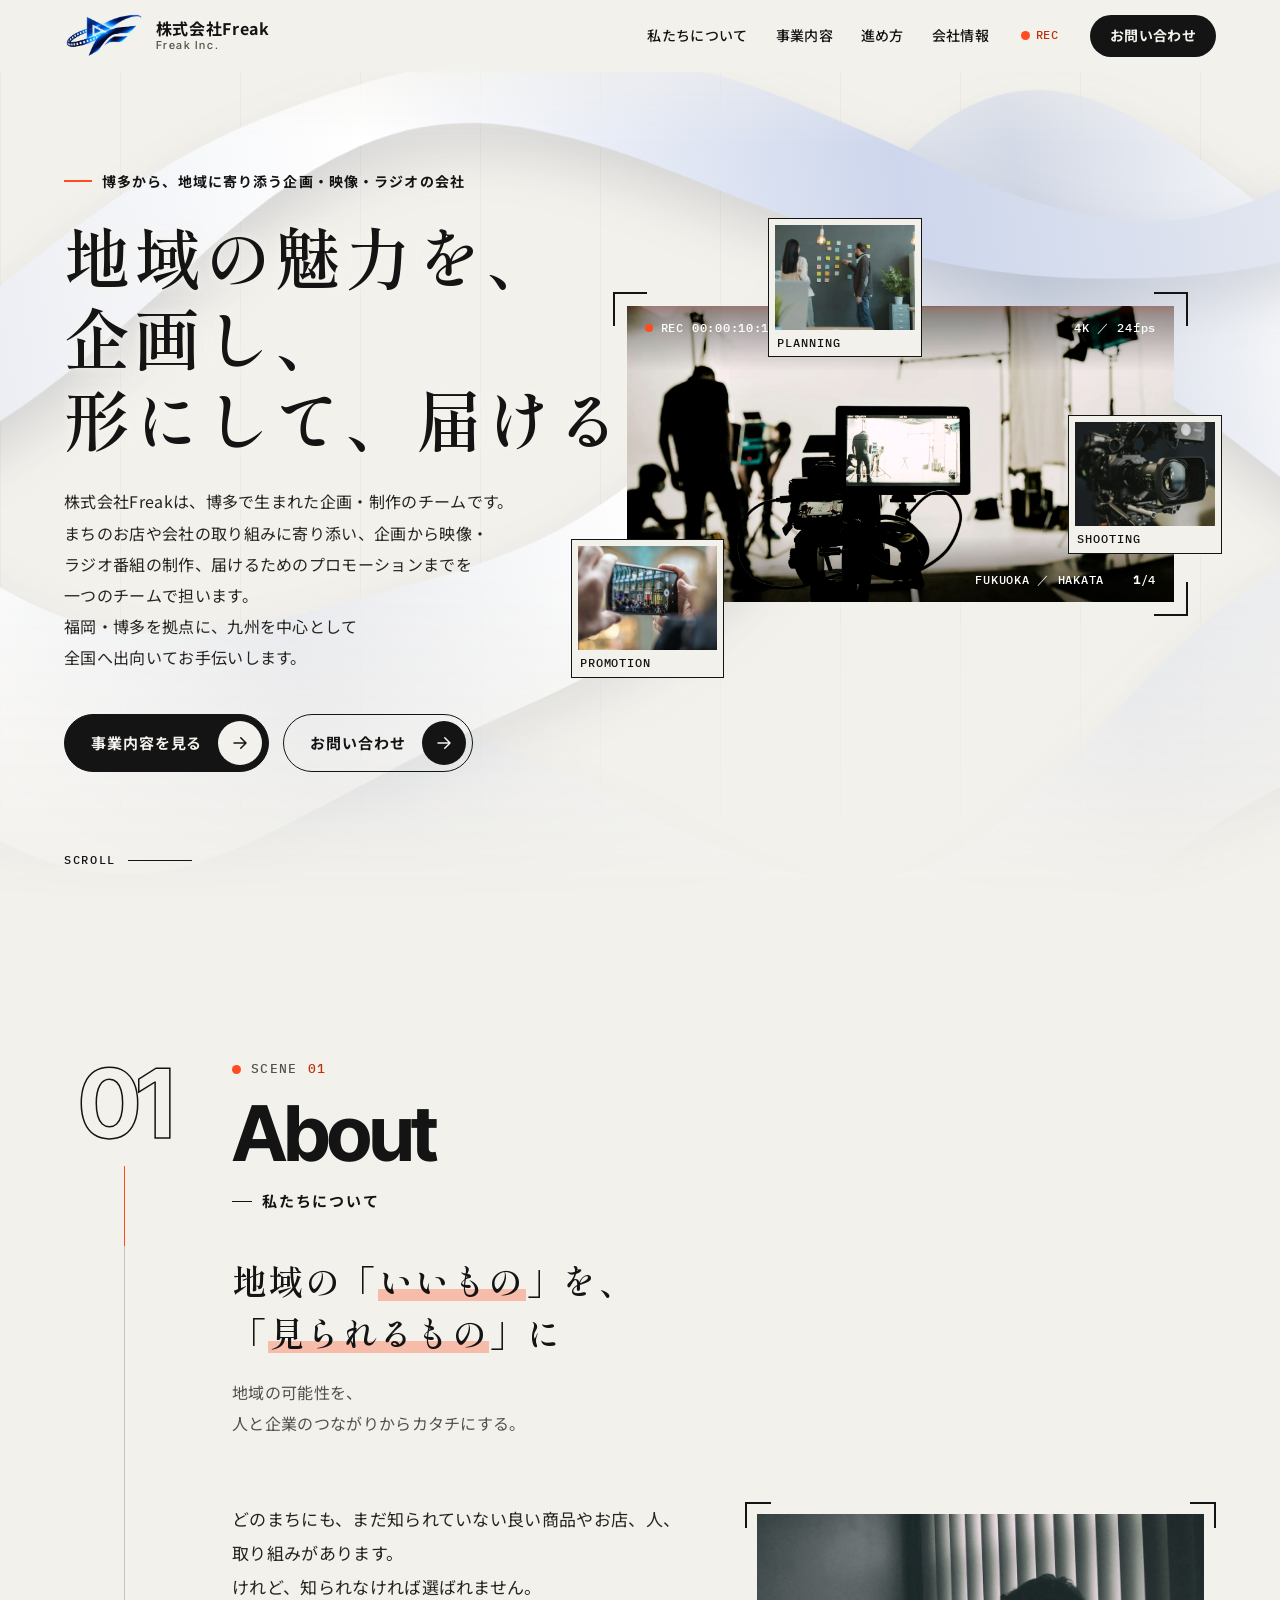
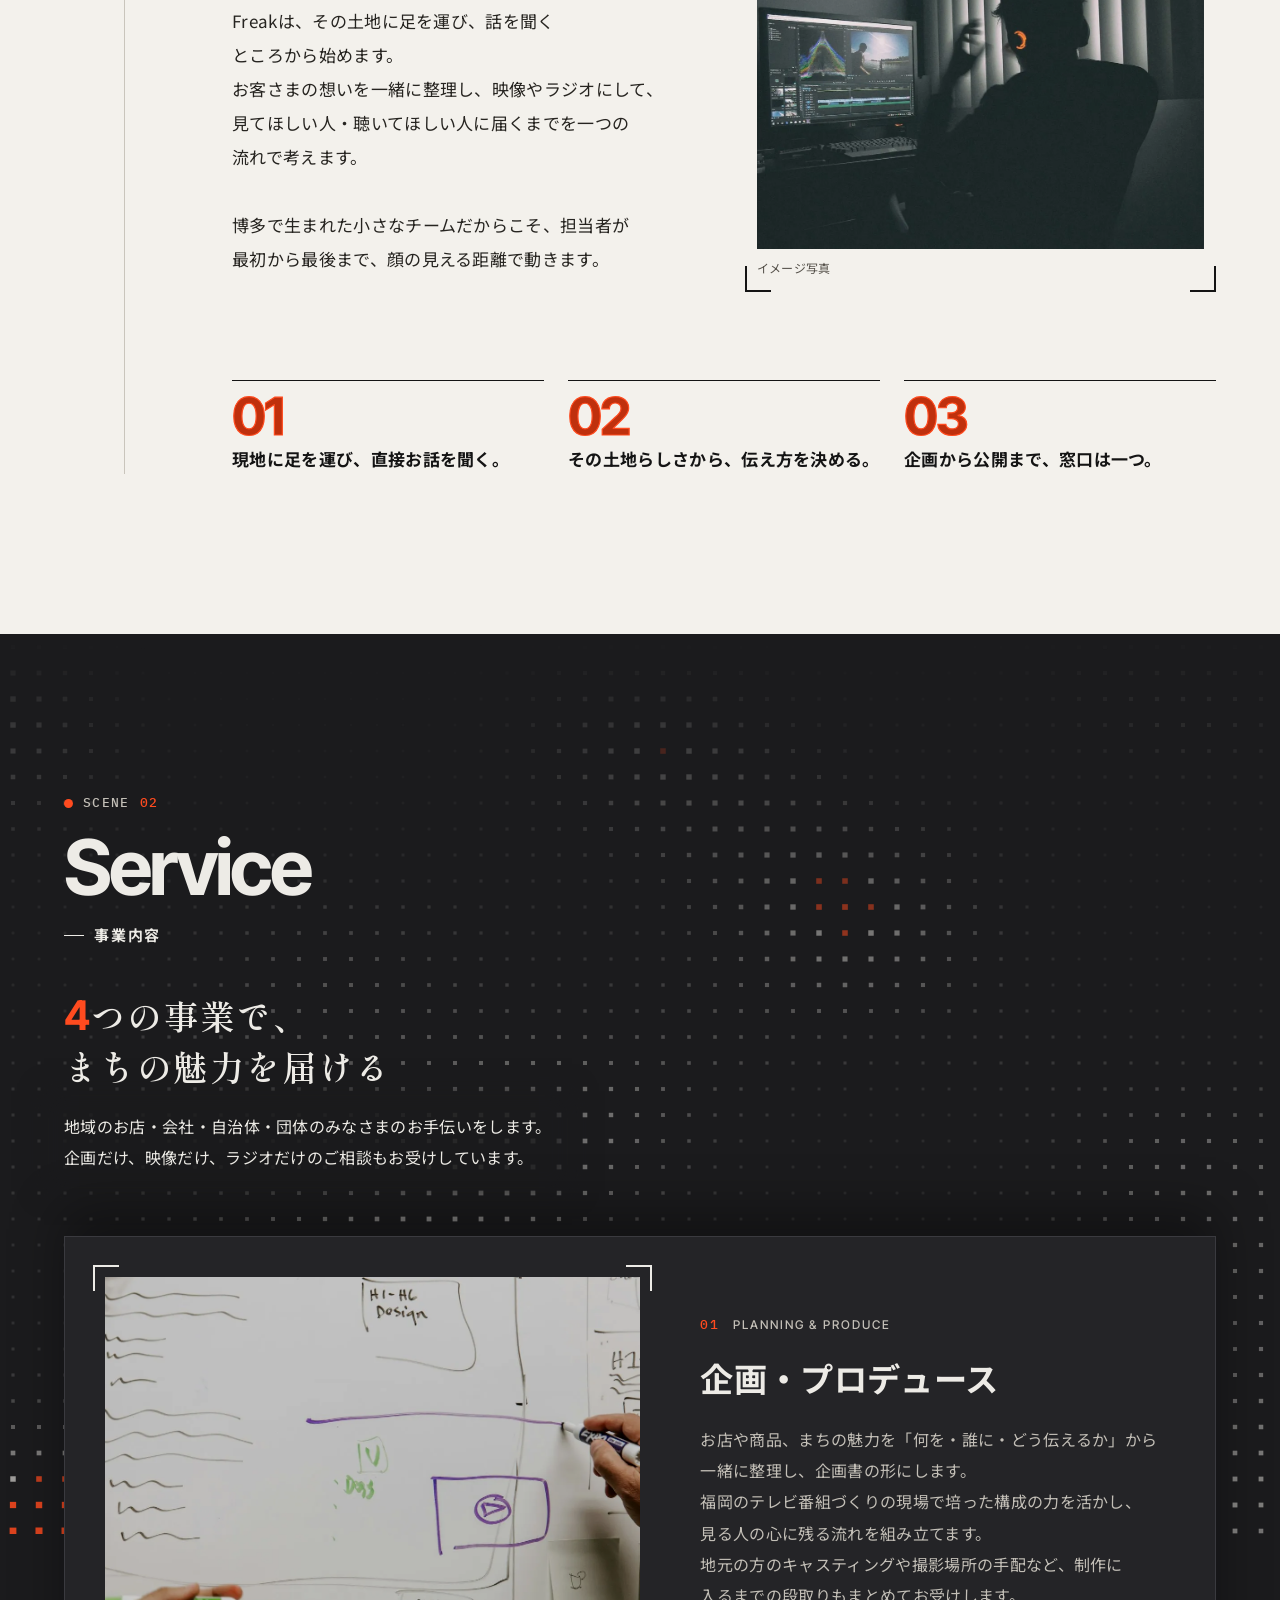
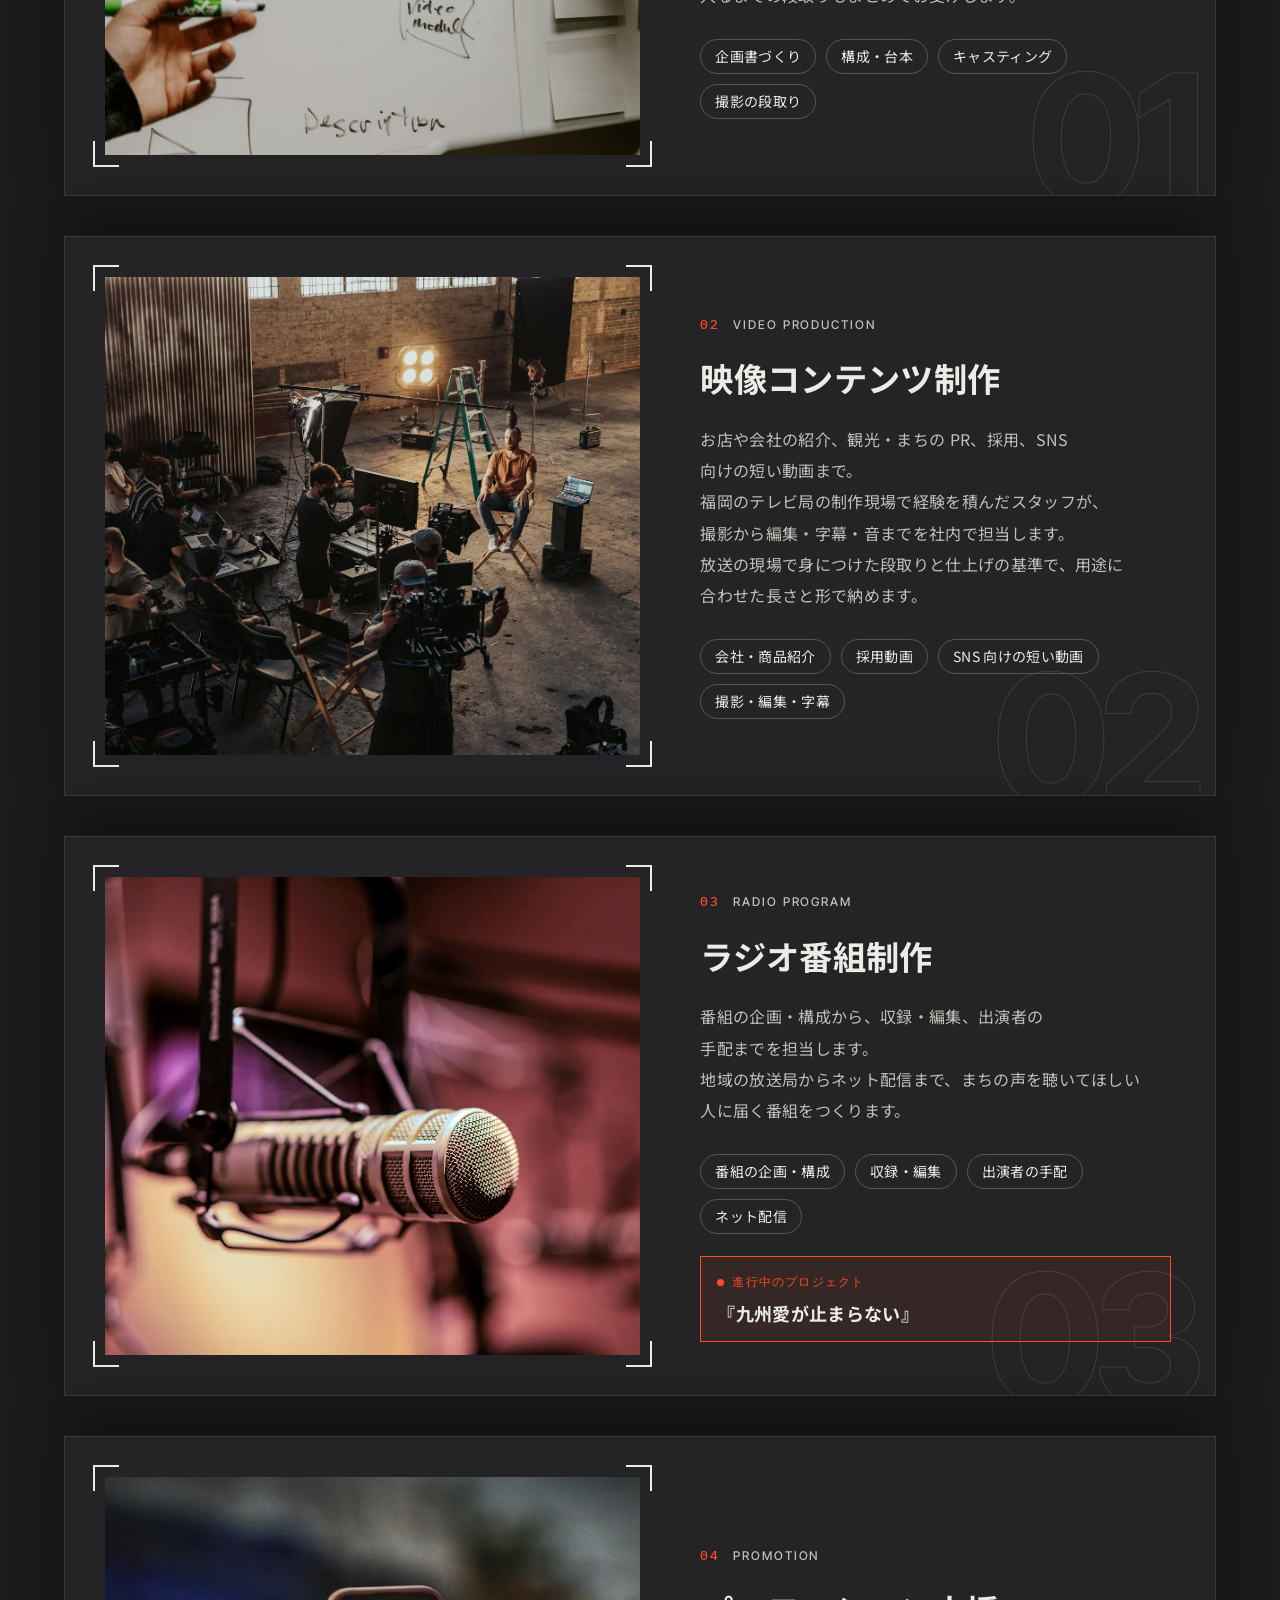
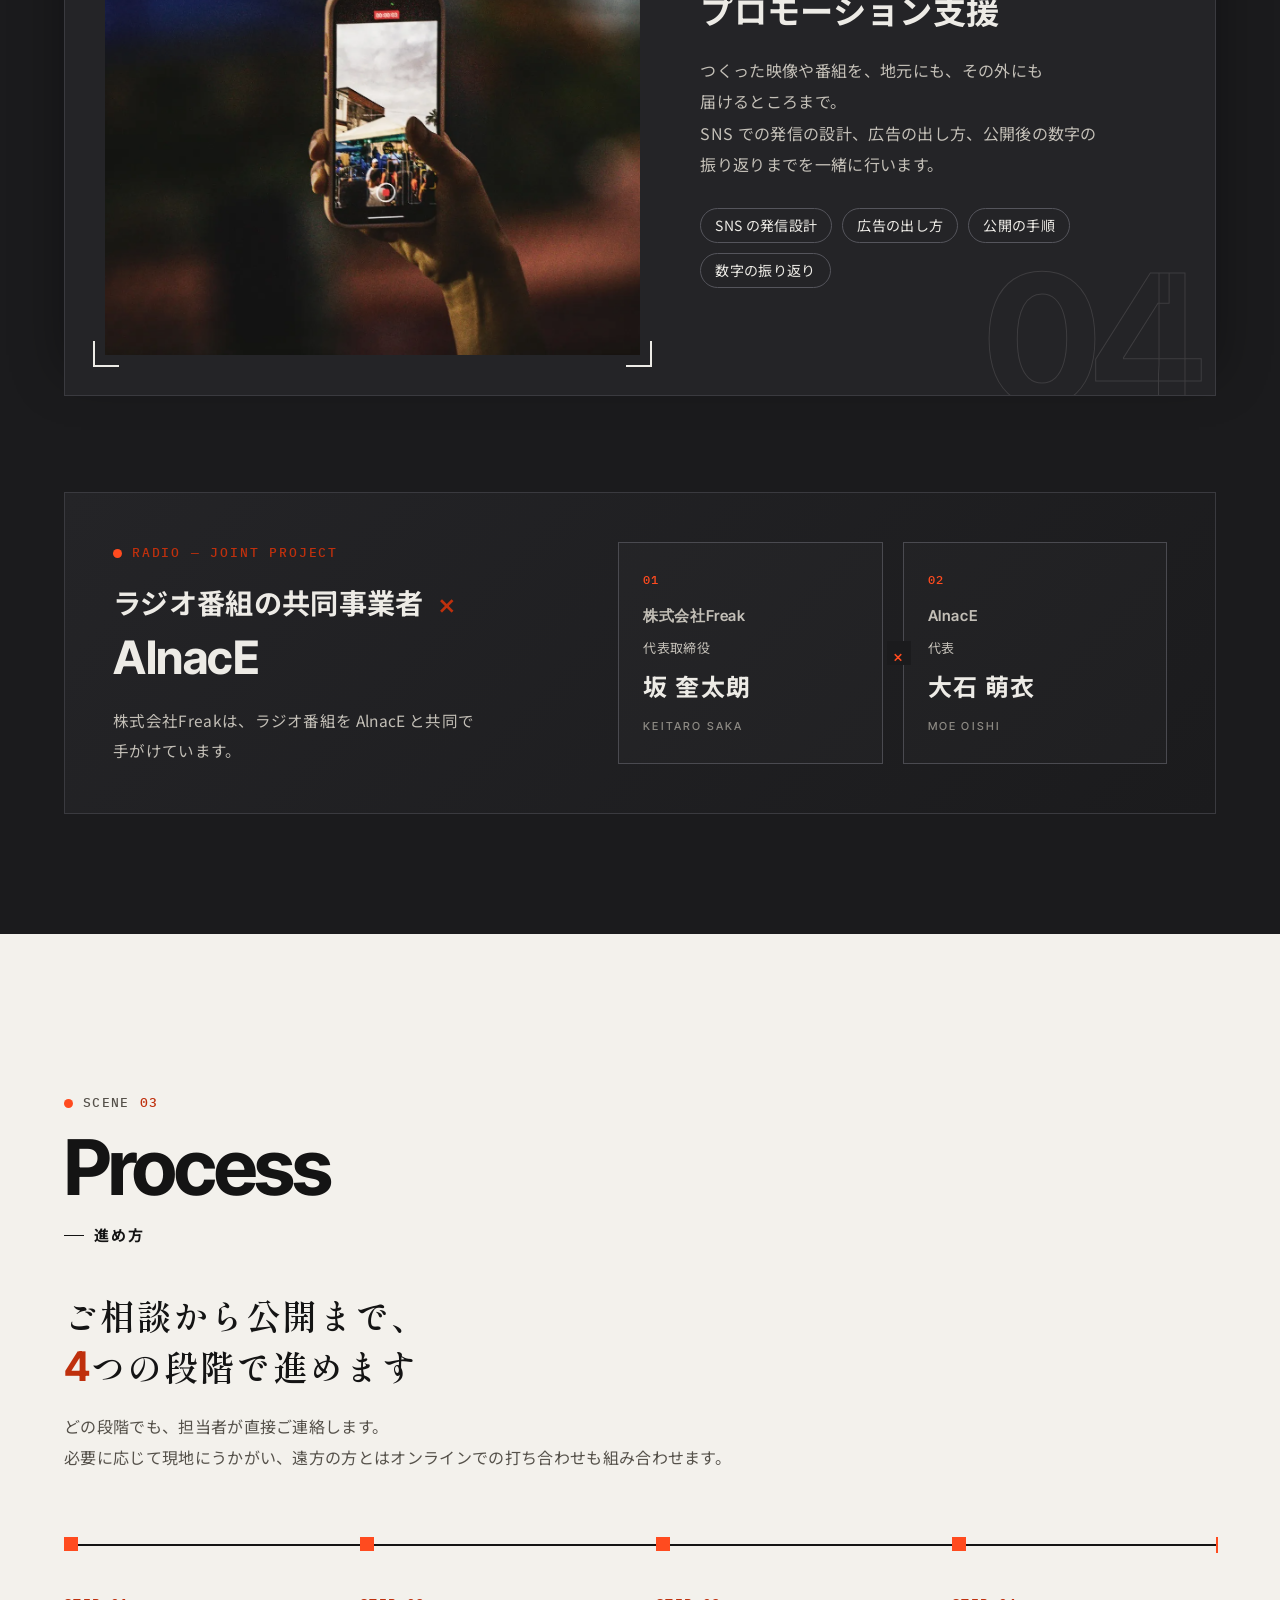
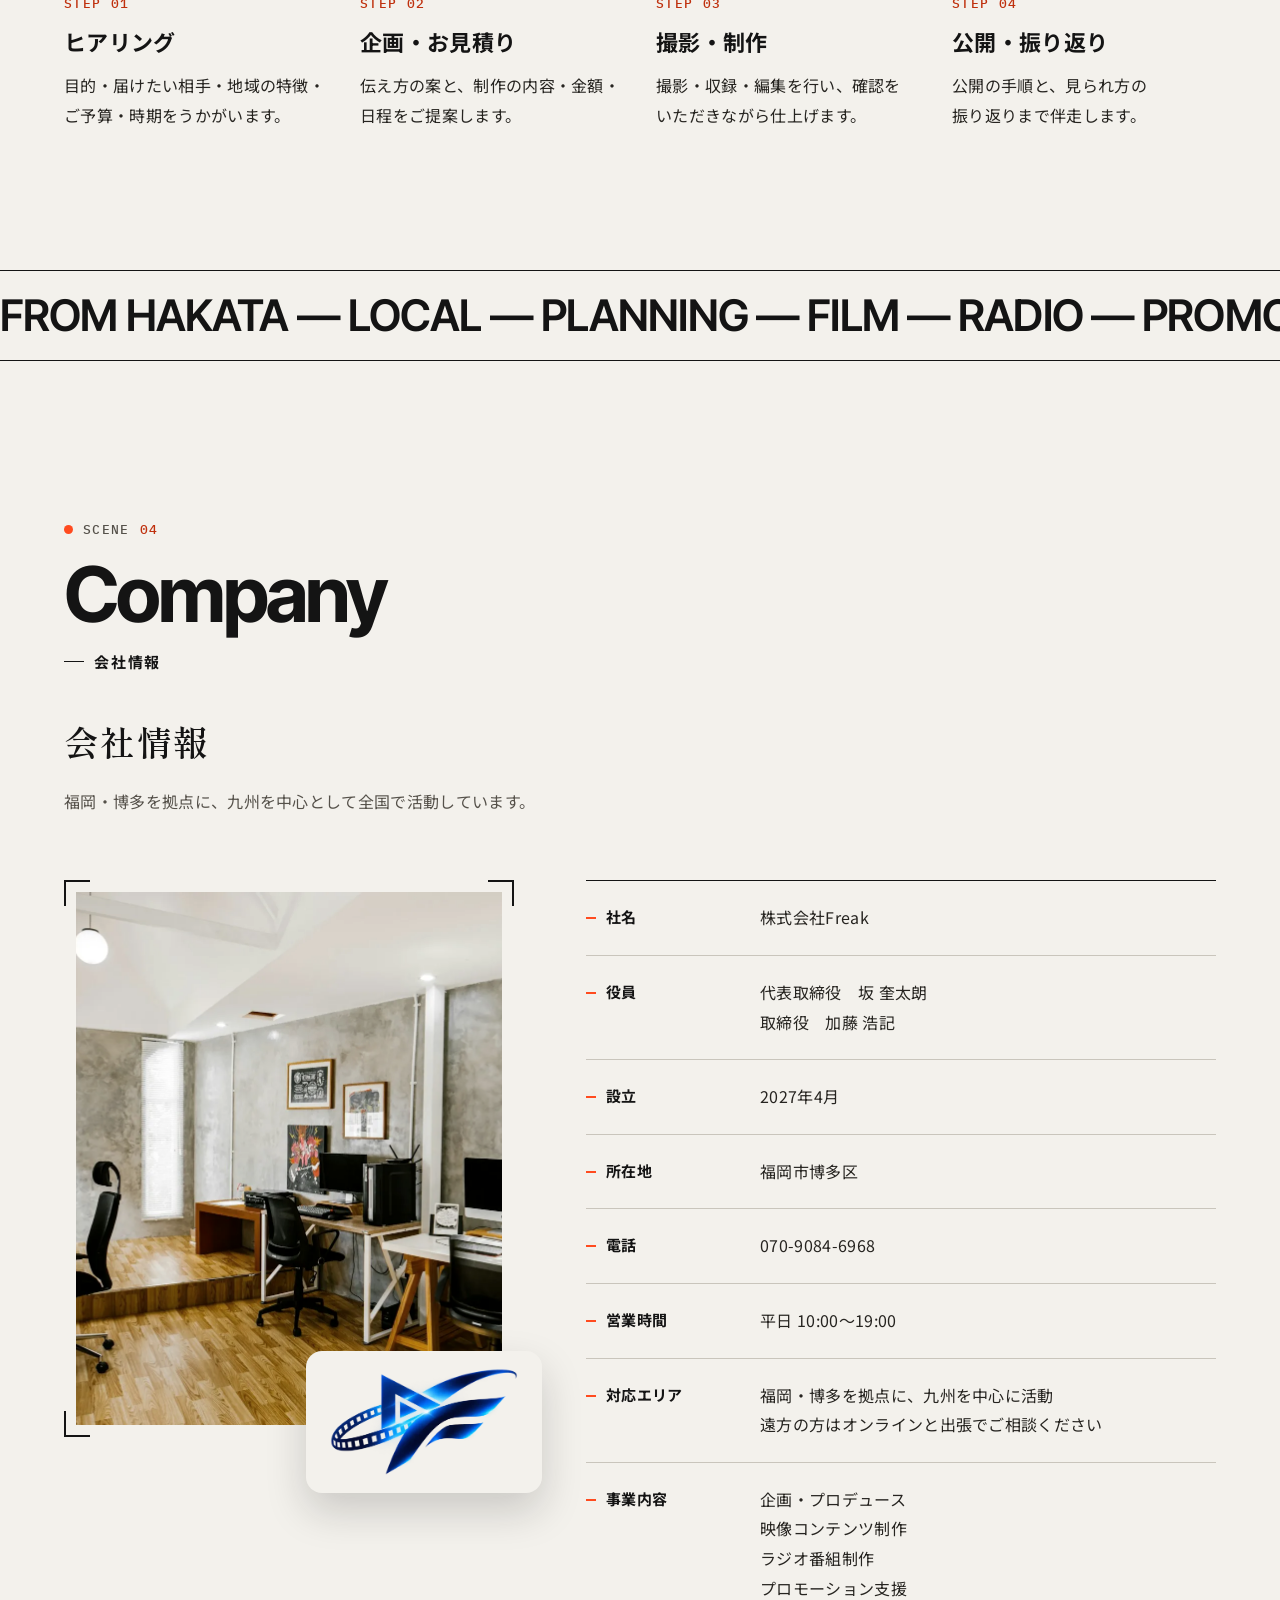
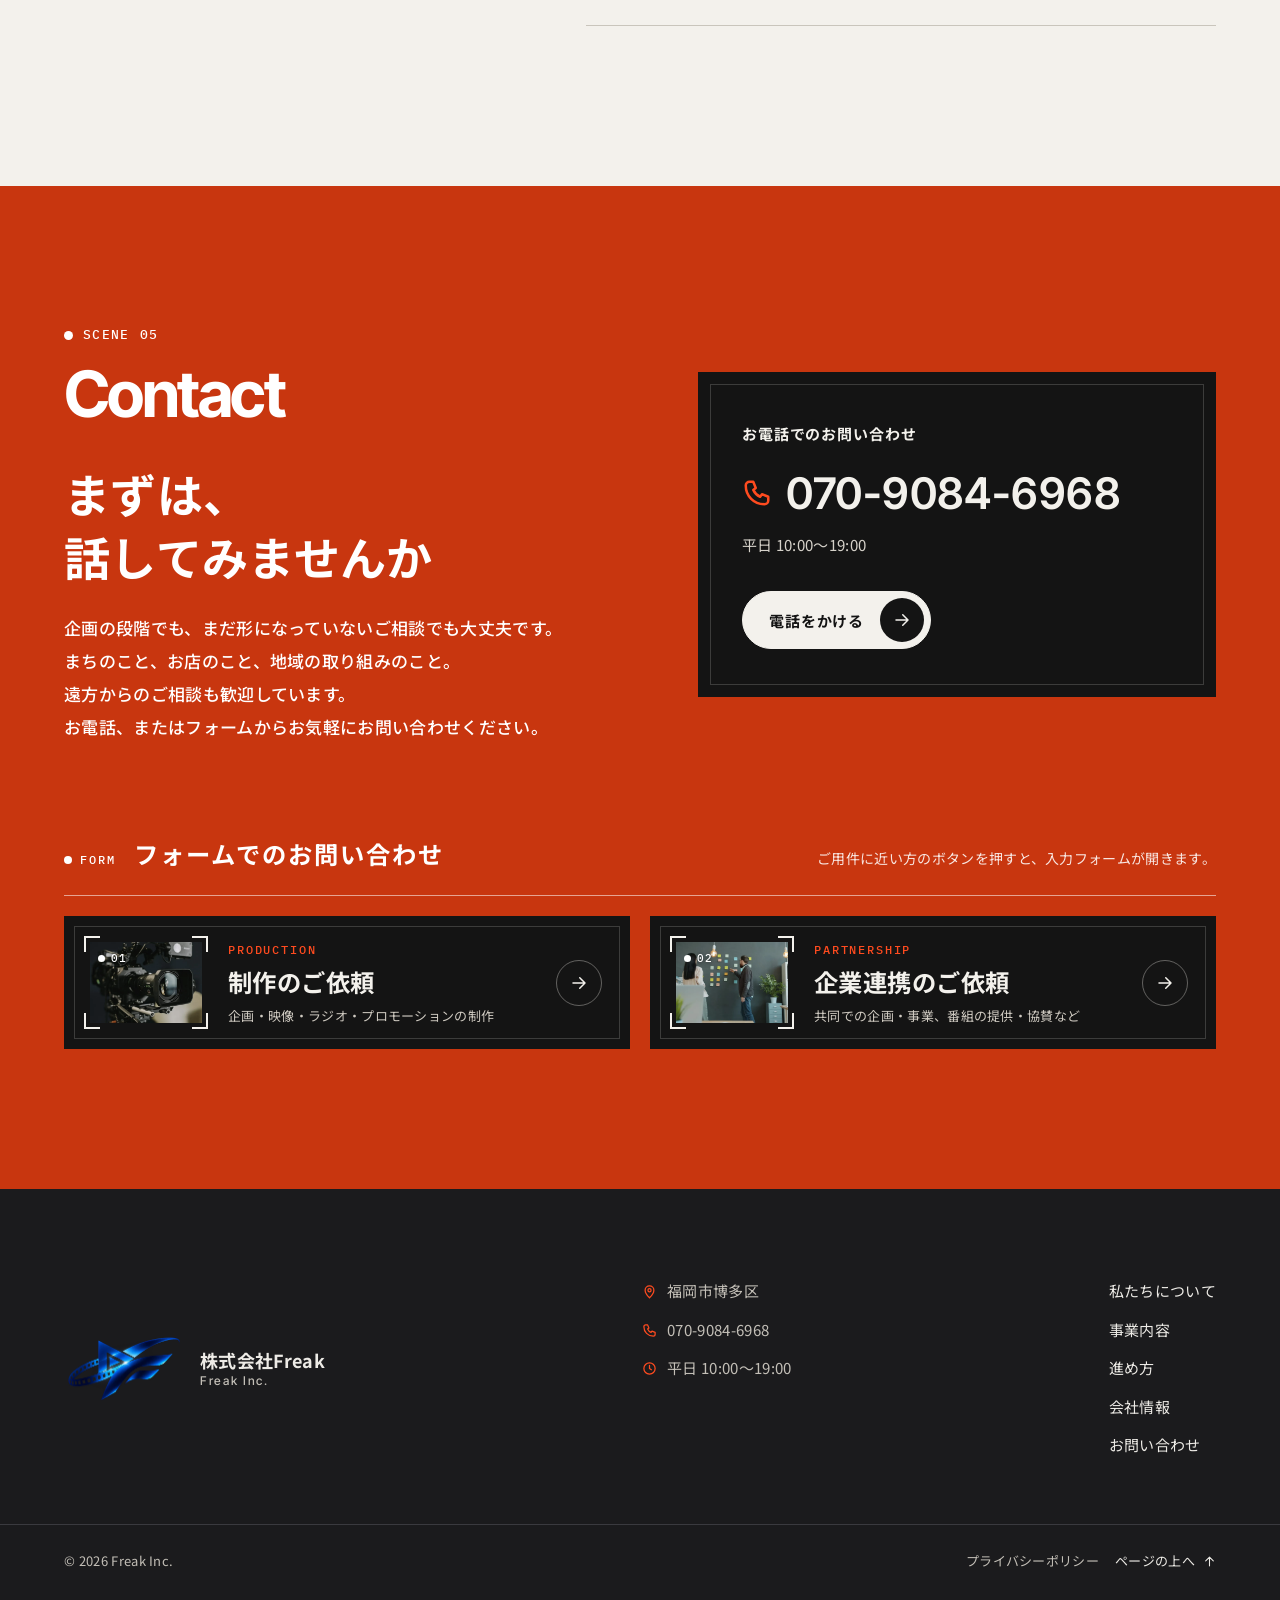
==== commit 46a5e749: "長いカードは下の端が見える所で止める" ====
--- a/index.html
+++ b/index.html
@@ -24,10 +24,10 @@
 <link rel="manifest" href="site.webmanifest">
 <meta name="theme-color" content="#F3F1EC">
 <script type="application/ld+json">{"@context": "https://schema.org", "@graph": [{"@type": "Organization", "@id": "https://freak-inc.co.jp/#org", "name": "株式会社Freak", "alternateName": "Freak Inc.", "url": "https://freak-inc.co.jp/", "logo": "https://freak-inc.co.jp/icon-512.png", "image": "https://freak-inc.co.jp/ogp.jpg", "telephone": "+81-70-9084-6968", "address": {"@type": "PostalAddress", "addressRegion": "福岡県", "addressLocality": "福岡市博多区", "addressCountry": "JP"}}, {"@type": "WebSite", "@id": "https://freak-inc.co.jp/#site", "url": "https://freak-inc.co.jp/", "name": "株式会社Freak", "inLanguage": "ja", "publisher": {"@id": "https://freak-inc.co.jp/#org"}}]}</script>
-<link rel="preload" as="font" type="font/woff2" crossorigin href="theme/assets/fonts/notosansjp-9656a8a2fd.woff2">
-<link rel="preload" as="font" type="font/woff2" crossorigin href="theme/assets/fonts/shipporimincho-a9b9993dab.woff2">
-<link rel="stylesheet" href="theme/assets/main.css?v=20261127224658">
-<link rel="stylesheet" href="theme/assets/extra.css?v=20261127224658">
+<link rel="preload" as="font" type="font/woff2" crossorigin href="theme/assets/fonts/notosansjp-57b36d84da.woff2">
+<link rel="preload" as="font" type="font/woff2" crossorigin href="theme/assets/fonts/shipporimincho-bedceeb44d.woff2">
+<link rel="stylesheet" href="theme/assets/main.css?v=20261127225619">
+<link rel="stylesheet" href="theme/assets/extra.css?v=20261127225619">
 </head>
 <body class="home page tpl-freak">
 
@@ -462,6 +462,6 @@
 		<a class="ft-top" href="#main"><span class="cms-field-p_label_to_top" data-cms-name="ページの上へ戻るリンク" data-cms-group="フッター">ページの上へ</span><i class="wpp-ico wpp-ico-arrow-up" aria-hidden="true"></i></a>
 	</div>
 </footer>
-<script src="theme/assets/main.js?v=20261127224658"></script>
+<script src="theme/assets/main.js?v=20261127225619"></script>
 </body>
 </html>
--- a/theme/assets/extra.css
+++ b/theme/assets/extra.css
@@ -1,8 +1,8 @@
 /* 文字（fonts-subset.py が作る。サイトで使う文字だけに絞ったもの） */
-@font-face{font-family:"Noto Sans JP";font-style:normal;font-weight:400 700;font-display:swap;src:url(fonts/notosansjp-9656a8a2fd.woff2) format("woff2")}
-@font-face{font-family:"Shippori Mincho";font-style:normal;font-weight:600;font-display:swap;src:url(fonts/shipporimincho-a9b9993dab.woff2) format("woff2")}
-@font-face{font-family:"Inter Tight";font-style:normal;font-weight:500 700;font-display:swap;src:url(fonts/intertight-26bad18488.woff2) format("woff2")}
-@font-face{font-family:"IBM Plex Mono";font-style:normal;font-weight:500;font-display:swap;src:url(fonts/ibmplexmono-38fe114442.woff2) format("woff2")}
+@font-face{font-family:"Noto Sans JP";font-style:normal;font-weight:400 700;font-display:swap;src:url(fonts/notosansjp-57b36d84da.woff2) format("woff2")}
+@font-face{font-family:"Shippori Mincho";font-style:normal;font-weight:600;font-display:swap;src:url(fonts/shipporimincho-bedceeb44d.woff2) format("woff2")}
+@font-face{font-family:"Inter Tight";font-style:normal;font-weight:500 700;font-display:swap;src:url(fonts/intertight-5737b3e0ca.woff2) format("woff2")}
+@font-face{font-family:"IBM Plex Mono";font-style:normal;font-weight:500;font-display:swap;src:url(fonts/ibmplexmono-929c79264e.woff2) format("woff2")}
 .ct-row input,.ct-row select,.ct-row textarea{font-family:"Hiragino Sans","Hiragino Kaku Gothic ProN","Yu Gothic",Meiryo,sans-serif}
 /* 線画アイコン（土台の wpp-icons をそのまま外へ出したもの） */
 :root{--wpp-ico-tel:url("data:image/svg+xml,%3Csvg%20xmlns='http://www.w3.org/2000/svg'%20viewBox='0%200%2024%2024'%20fill='none'%20stroke='currentColor'%20stroke-width='2'%20stroke-linecap='round'%20stroke-linejoin='round'%3E%3Cpath%20d='M6%203h3l2%205-2%201.5c1.2%202.6%203%204.4%205.5%205.5L16%2013l5%202v3a3%203%200%200%201-3%203C9.5%2021%203%2014.5%203%206a3%203%200%200%201%203-3z'/%3E%3C/svg%3E");--wpp-ico-mail:url("data:image/svg+xml,%3Csvg%20xmlns='http://www.w3.org/2000/svg'%20viewBox='0%200%2024%2024'%20fill='none'%20stroke='currentColor'%20stroke-width='2'%20stroke-linecap='round'%20stroke-linejoin='round'%3E%3Crect%20x='3'%20y='5'%20width='18'%20height='14'%20rx='2'/%3E%3Cpath%20d='M3%207l9%206%209-6'/%3E%3C/svg%3E");--wpp-ico-map-pin:url("data:image/svg+xml,%3Csvg%20xmlns='http://www.w3.org/2000/svg'%20viewBox='0%200%2024%2024'%20fill='none'%20stroke='currentColor'%20stroke-width='2'%20stroke-linecap='round'%20stroke-linejoin='round'%3E%3Cpath%20d='M12%2022s7-6.5%207-12a7%207%200%200%200-14%200c0%205.5%207%2012%207%2012z'/%3E%3Ccircle%20cx='12'%20cy='10'%20r='2.5'/%3E%3C/svg%3E");--wpp-ico-clock:url("data:image/svg+xml,%3Csvg%20xmlns='http://www.w3.org/2000/svg'%20viewBox='0%200%2024%2024'%20fill='none'%20stroke='currentColor'%20stroke-width='2'%20stroke-linecap='round'%20stroke-linejoin='round'%3E%3Ccircle%20cx='12'%20cy='12'%20r='9'/%3E%3Cpath%20d='M12%207v5l3%202'/%3E%3C/svg%3E");--wpp-ico-calendar:url("data:image/svg+xml,%3Csvg%20xmlns='http://www.w3.org/2000/svg'%20viewBox='0%200%2024%2024'%20fill='none'%20stroke='currentColor'%20stroke-width='2'%20stroke-linecap='round'%20stroke-linejoin='round'%3E%3Crect%20x='3'%20y='5'%20width='18'%20height='16'%20rx='2'/%3E%3Cpath%20d='M3%2010h18M8%203v4M16%203v4'/%3E%3C/svg%3E");--wpp-ico-home:url("data:image/svg+xml,%3Csvg%20xmlns='http://www.w3.org/2000/svg'%20viewBox='0%200%2024%2024'%20fill='none'%20stroke='currentColor'%20stroke-width='2'%20stroke-linecap='round'%20stroke-linejoin='round'%3E%3Cpath%20d='M3%2011l9-8%209%208M5%2010v10h14V10M10%2020v-6h4v6'/%3E%3C/svg%3E");--wpp-ico-building:url("data:image/svg+xml,%3Csvg%20xmlns='http://www.w3.org/2000/svg'%20viewBox='0%200%2024%2024'%20fill='none'%20stroke='currentColor'%20stroke-width='2'%20stroke-linecap='round'%20stroke-linejoin='round'%3E%3Crect%20x='4'%20y='3'%20width='16'%20height='18'/%3E%3Cpath%20d='M8%207h3M13%207h3M8%2011h3M13%2011h3M8%2015h3M13%2015h3M10%2021v-3h4v3'/%3E%3C/svg%3E");--wpp-ico-globe:url("data:image/svg+xml,%3Csvg%20xmlns='http://www.w3.org/2000/svg'%20viewBox='0%200%2024%2024'%20fill='none'%20stroke='currentColor'%20stroke-width='2'%20stroke-linecap='round'%20stroke-linejoin='round'%3E%3Ccircle%20cx='12'%20cy='12'%20r='9'/%3E%3Cpath%20d='M3%2012h18M12%203a14%2014%200%200%201%200%2018M12%203a14%2014%200%200%200%200%2018'/%3E%3C/svg%3E");--wpp-ico-car:url("data:image/svg+xml,%3Csvg%20xmlns='http://www.w3.org/2000/svg'%20viewBox='0%200%2024%2024'%20fill='none'%20stroke='currentColor'%20stroke-width='2'%20stroke-linecap='round'%20stroke-linejoin='round'%3E%3Cpath%20d='M3%2013l2-5h14l2%205v6H3zM3%2013h18'/%3E%3Ccircle%20cx='7'%20cy='17'%20r='1.5'/%3E%3Ccircle%20cx='17'%20cy='17'%20r='1.5'/%3E%3C/svg%3E");--wpp-ico-train:url("data:image/svg+xml,%3Csvg%20xmlns='http://www.w3.org/2000/svg'%20viewBox='0%200%2024%2024'%20fill='none'%20stroke='currentColor'%20stroke-width='2'%20stroke-linecap='round'%20stroke-linejoin='round'%3E%3Crect%20x='5'%20y='3'%20width='14'%20height='14'%20rx='3'/%3E%3Cpath%20d='M5%2010h14M8%2021l2-4M16%2021l-2-4'/%3E%3Ccircle%20cx='9'%20cy='14'%20r='1'/%3E%3Ccircle%20cx='15'%20cy='14'%20r='1'/%3E%3C/svg%3E");--wpp-ico-parking:url("data:image/svg+xml,%3Csvg%20xmlns='http://www.w3.org/2000/svg'%20viewBox='0%200%2024%2024'%20fill='none'%20stroke='currentColor'%20stroke-width='2'%20stroke-linecap='round'%20stroke-linejoin='round'%3E%3Crect%20x='3'%20y='3'%20width='18'%20height='18'%20rx='3'/%3E%3Cpath%20d='M9%2017V7h4a3%203%200%200%201%200%206H9'/%3E%3C/svg%3E");--wpp-ico-arrow-right:url("data:image/svg+xml,%3Csvg%20xmlns='http://www.w3.org/2000/svg'%20viewBox='0%200%2024%2024'%20fill='none'%20stroke='currentColor'%20stroke-width='2'%20stroke-linecap='round'%20stroke-linejoin='round'%3E%3Cpath%20d='M4%2012h16M13%205l7%207-7%207'/%3E%3C/svg%3E");--wpp-ico-arrow-left:url("data:image/svg+xml,%3Csvg%20xmlns='http://www.w3.org/2000/svg'%20viewBox='0%200%2024%2024'%20fill='none'%20stroke='currentColor'%20stroke-width='2'%20stroke-linecap='round'%20stroke-linejoin='round'%3E%3Cpath%20d='M20%2012H4M11%205l-7%207%207%207'/%3E%3C/svg%3E");--wpp-ico-arrow-up:url("data:image/svg+xml,%3Csvg%20xmlns='http://www.w3.org/2000/svg'%20viewBox='0%200%2024%2024'%20fill='none'%20stroke='currentColor'%20stroke-width='2'%20stroke-linecap='round'%20stroke-linejoin='round'%3E%3Cpath%20d='M12%2020V4M5%2011l7-7%207%207'/%3E%3C/svg%3E");--wpp-ico-arrow-down:url("data:image/svg+xml,%3Csvg%20xmlns='http://www.w3.org/2000/svg'%20viewBox='0%200%2024%2024'%20fill='none'%20stroke='currentColor'%20stroke-width='2'%20stroke-linecap='round'%20stroke-linejoin='round'%3E%3Cpath%20d='M12%204v16M5%2013l7%207%207-7'/%3E%3C/svg%3E");--wpp-ico-chevron-right:url("data:image/svg+xml,%3Csvg%20xmlns='http://www.w3.org/2000/svg'%20viewBox='0%200%2024%2024'%20fill='none'%20stroke='currentColor'%20stroke-width='2'%20stroke-linecap='round'%20stroke-linejoin='round'%3E%3Cpath%20d='M9%205l7%207-7%207'/%3E%3C/svg%3E");--wpp-ico-chevron-left:url("data:image/svg+xml,%3Csvg%20xmlns='http://www.w3.org/2000/svg'%20viewBox='0%200%2024%2024'%20fill='none'%20stroke='currentColor'%20stroke-width='2'%20stroke-linecap='round'%20stroke-linejoin='round'%3E%3Cpath%20d='M15%205l-7%207%207%207'/%3E%3C/svg%3E");--wpp-ico-chevron-down:url("data:image/svg+xml,%3Csvg%20xmlns='http://www.w3.org/2000/svg'%20viewBox='0%200%2024%2024'%20fill='none'%20stroke='currentColor'%20stroke-width='2'%20stroke-linecap='round'%20stroke-linejoin='round'%3E%3Cpath%20d='M5%209l7%207%207-7'/%3E%3C/svg%3E");--wpp-ico-chevron-up:url("data:image/svg+xml,%3Csvg%20xmlns='http://www.w3.org/2000/svg'%20viewBox='0%200%2024%2024'%20fill='none'%20stroke='currentColor'%20stroke-width='2'%20stroke-linecap='round'%20stroke-linejoin='round'%3E%3Cpath%20d='M5%2015l7-7%207%207'/%3E%3C/svg%3E");--wpp-ico-external:url("data:image/svg+xml,%3Csvg%20xmlns='http://www.w3.org/2000/svg'%20viewBox='0%200%2024%2024'%20fill='none'%20stroke='currentColor'%20stroke-width='2'%20stroke-linecap='round'%20stroke-linejoin='round'%3E%3Cpath%20d='M14%204h6v6M20%204l-9%209M19%2014v5a2%202%200%200%201-2%202H5a2%202%200%200%201-2-2V7a2%202%200%200%201%202-2h5'/%3E%3C/svg%3E");--wpp-ico-check:url("data:image/svg+xml,%3Csvg%20xmlns='http://www.w3.org/2000/svg'%20viewBox='0%200%2024%2024'%20fill='none'%20stroke='currentColor'%20stroke-width='2'%20stroke-linecap='round'%20stroke-linejoin='round'%3E%3Cpath%20d='M4%2012.5l5%205L20%206.5'/%3E%3C/svg%3E");--wpp-ico-plus:url("data:image/svg+xml,%3Csvg%20xmlns='http://www.w3.org/2000/svg'%20viewBox='0%200%2024%2024'%20fill='none'%20stroke='currentColor'%20stroke-width='2'%20stroke-linecap='round'%20stroke-linejoin='round'%3E%3Cpath%20d='M12%205v14M5%2012h14'/%3E%3C/svg%3E");--wpp-ico-minus:url("data:image/svg+xml,%3Csvg%20xmlns='http://www.w3.org/2000/svg'%20viewBox='0%200%2024%2024'%20fill='none'%20stroke='currentColor'%20stroke-width='2'%20stroke-linecap='round'%20stroke-linejoin='round'%3E%3Cpath%20d='M5%2012h14'/%3E%3C/svg%3E");--wpp-ico-close:url("data:image/svg+xml,%3Csvg%20xmlns='http://www.w3.org/2000/svg'%20viewBox='0%200%2024%2024'%20fill='none'%20stroke='currentColor'%20stroke-width='2'%20stroke-linecap='round'%20stroke-linejoin='round'%3E%3Cpath%20d='M6%206l12%2012M18%206L6%2018'/%3E%3C/svg%3E");--wpp-ico-menu:url("data:image/svg+xml,%3Csvg%20xmlns='http://www.w3.org/2000/svg'%20viewBox='0%200%2024%2024'%20fill='none'%20stroke='currentColor'%20stroke-width='2'%20stroke-linecap='round'%20stroke-linejoin='round'%3E%3Cpath%20d='M4%207h16M4%2012h16M4%2017h16'/%3E%3C/svg%3E");--wpp-ico-search:url("data:image/svg+xml,%3Csvg%20xmlns='http://www.w3.org/2000/svg'%20viewBox='0%200%2024%2024'%20fill='none'%20stroke='currentColor'%20stroke-width='2'%20stroke-linecap='round'%20stroke-linejoin='round'%3E%3Ccircle%20cx='11'%20cy='11'%20r='7'/%3E%3Cpath%20d='M20%2020l-4-4'/%3E%3C/svg%3E");--wpp-ico-info:url("data:image/svg+xml,%3Csvg%20xmlns='http://www.w3.org/2000/svg'%20viewBox='0%200%2024%2024'%20fill='none'%20stroke='currentColor'%20stroke-width='2'%20stroke-linecap='round'%20stroke-linejoin='round'%3E%3Ccircle%20cx='12'%20cy='12'%20r='9'/%3E%3Cpath%20d='M12%2011v5M12%208h.01'/%3E%3C/svg%3E");--wpp-ico-question:url("data:image/svg+xml,%3Csvg%20xmlns='http://www.w3.org/2000/svg'%20viewBox='0%200%2024%2024'%20fill='none'%20stroke='currentColor'%20stroke-width='2'%20stroke-linecap='round'%20stroke-linejoin='round'%3E%3Ccircle%20cx='12'%20cy='12'%20r='9'/%3E%3Cpath%20d='M9.5%209.5a2.5%202.5%200%200%201%205%200c0%201.5-2.5%202-2.5%203.5M12%2017h.01'/%3E%3C/svg%3E");--wpp-ico-alert:url("data:image/svg+xml,%3Csvg%20xmlns='http://www.w3.org/2000/svg'%20viewBox='0%200%2024%2024'%20fill='none'%20stroke='currentColor'%20stroke-width='2'%20stroke-linecap='round'%20stroke-linejoin='round'%3E%3Cpath%20d='M12%203l10%2018H2zM12%2010v4M12%2017h.01'/%3E%3C/svg%3E");--wpp-ico-link:url("data:image/svg+xml,%3Csvg%20xmlns='http://www.w3.org/2000/svg'%20viewBox='0%200%2024%2024'%20fill='none'%20stroke='currentColor'%20stroke-width='2'%20stroke-linecap='round'%20stroke-linejoin='round'%3E%3Cpath%20d='M10%2014a4%204%200%200%200%205.7%200l3-3a4%204%200%200%200-5.7-5.7l-1%201M14%2010a4%204%200%200%200-5.7%200l-3%203a4%204%200%200%200%205.7%205.7l1-1'/%3E%3C/svg%3E");--wpp-ico-download:url("data:image/svg+xml,%3Csvg%20xmlns='http://www.w3.org/2000/svg'%20viewBox='0%200%2024%2024'%20fill='none'%20stroke='currentColor'%20stroke-width='2'%20stroke-linecap='round'%20stroke-linejoin='round'%3E%3Cpath%20d='M12%203v12M6%2010l6%206%206-6M4%2021h16'/%3E%3C/svg%3E");--wpp-ico-send:url("data:image/svg+xml,%3Csvg%20xmlns='http://www.w3.org/2000/svg'%20viewBox='0%200%2024%2024'%20fill='none'%20stroke='currentColor'%20stroke-width='2'%20stroke-linecap='round'%20stroke-linejoin='round'%3E%3Cpath%20d='M21%203L10%2014M21%203l-7%2018-4-7-7-4z'/%3E%3C/svg%3E");--wpp-ico-play:url("data:image/svg+xml,%3Csvg%20xmlns='http://www.w3.org/2000/svg'%20viewBox='0%200%2024%2024'%20fill='none'%20stroke='currentColor'%20stroke-width='2'%20stroke-linecap='round'%20stroke-linejoin='round'%3E%3Cpath%20d='M7%204l13%208-13%208z'/%3E%3C/svg%3E");--wpp-ico-quote:url("data:image/svg+xml,%3Csvg%20xmlns='http://www.w3.org/2000/svg'%20viewBox='0%200%2024%2024'%20fill='none'%20stroke='currentColor'%20stroke-width='2'%20stroke-linecap='round'%20stroke-linejoin='round'%3E%3Cpath%20d='M6%207h5v6H6v2a2%202%200%200%200%202%202M14%207h5v6h-5v2a2%202%200%200%200%202%202'/%3E%3C/svg%3E");--wpp-ico-user:url("data:image/svg+xml,%3Csvg%20xmlns='http://www.w3.org/2000/svg'%20viewBox='0%200%2024%2024'%20fill='none'%20stroke='currentColor'%20stroke-width='2'%20stroke-linecap='round'%20stroke-linejoin='round'%3E%3Ccircle%20cx='12'%20cy='8'%20r='4'/%3E%3Cpath%20d='M4%2021a8%208%200%200%201%2016%200'/%3E%3C/svg%3E");--wpp-ico-users:url("data:image/svg+xml,%3Csvg%20xmlns='http://www.w3.org/2000/svg'%20viewBox='0%200%2024%2024'%20fill='none'%20stroke='currentColor'%20stroke-width='2'%20stroke-linecap='round'%20stroke-linejoin='round'%3E%3Ccircle%20cx='9'%20cy='8'%20r='3.5'/%3E%3Cpath%20d='M2%2020a7%207%200%200%201%2014%200M16%204.5a3.5%203.5%200%200%201%200%207M22%2020a7%207%200%200%200-5-6.7'/%3E%3C/svg%3E");--wpp-ico-star:url("data:image/svg+xml,%3Csvg%20xmlns='http://www.w3.org/2000/svg'%20viewBox='0%200%2024%2024'%20fill='none'%20stroke='currentColor'%20stroke-width='2'%20stroke-linecap='round'%20stroke-linejoin='round'%3E%3Cpath%20d='M12%203l2.8%205.9%206.4.8-4.7%204.5%201.2%206.4L12%2017.5l-5.7%203.1%201.2-6.4-4.7-4.5%206.4-.8z'/%3E%3C/svg%3E");--wpp-ico-heart:url("data:image/svg+xml,%3Csvg%20xmlns='http://www.w3.org/2000/svg'%20viewBox='0%200%2024%2024'%20fill='none'%20stroke='currentColor'%20stroke-width='2'%20stroke-linecap='round'%20stroke-linejoin='round'%3E%3Cpath%20d='M12%2020s-7.5-4.6-9-9.3A4.6%204.6%200%200%201%2012%207a4.6%204.6%200%200%201%209%203.7c-1.5%204.7-9%209.3-9%209.3z'/%3E%3C/svg%3E");--wpp-ico-thumbs-up:url("data:image/svg+xml,%3Csvg%20xmlns='http://www.w3.org/2000/svg'%20viewBox='0%200%2024%2024'%20fill='none'%20stroke='currentColor'%20stroke-width='2'%20stroke-linecap='round'%20stroke-linejoin='round'%3E%3Cpath%20d='M7%2011v10H3V11zM7%2011l4-8c2%200%203%201%203%203v3h5a2%202%200%200%201%202%202l-1.5%208a2%202%200%200%201-2%202H7'/%3E%3C/svg%3E");--wpp-ico-award:url("data:image/svg+xml,%3Csvg%20xmlns='http://www.w3.org/2000/svg'%20viewBox='0%200%2024%2024'%20fill='none'%20stroke='currentColor'%20stroke-width='2'%20stroke-linecap='round'%20stroke-linejoin='round'%3E%3Ccircle%20cx='12'%20cy='9'%20r='6'/%3E%3Cpath%20d='M8.5%2014l-1.5%207%205-3%205%203-1.5-7'/%3E%3C/svg%3E");--wpp-ico-shield:url("data:image/svg+xml,%3Csvg%20xmlns='http://www.w3.org/2000/svg'%20viewBox='0%200%2024%2024'%20fill='none'%20stroke='currentColor'%20stroke-width='2'%20stroke-linecap='round'%20stroke-linejoin='round'%3E%3Cpath%20d='M12%203l8%203v6c0%205-3.5%208-8%209-4.5-1-8-4-8-9V6z'/%3E%3C/svg%3E");--wpp-ico-cart:url("data:image/svg+xml,%3Csvg%20xmlns='http://www.w3.org/2000/svg'%20viewBox='0%200%2024%2024'%20fill='none'%20stroke='currentColor'%20stroke-width='2'%20stroke-linecap='round'%20stroke-linejoin='round'%3E%3Ccircle%20cx='9'%20cy='20'%20r='1.5'/%3E%3Ccircle%20cx='18'%20cy='20'%20r='1.5'/%3E%3Cpath%20d='M2%203h3l2.5%2011h11L21%207H6'/%3E%3C/svg%3E");--wpp-ico-tag:url("data:image/svg+xml,%3Csvg%20xmlns='http://www.w3.org/2000/svg'%20viewBox='0%200%2024%2024'%20fill='none'%20stroke='currentColor'%20stroke-width='2'%20stroke-linecap='round'%20stroke-linejoin='round'%3E%3Cpath%20d='M3%203h8l10%2010-8%208L3%2011z'/%3E%3Ccircle%20cx='8'%20cy='8'%20r='1.5'/%3E%3C/svg%3E");--wpp-ico-gift:url("data:image/svg+xml,%3Csvg%20xmlns='http://www.w3.org/2000/svg'%20viewBox='0%200%2024%2024'%20fill='none'%20stroke='currentColor'%20stroke-width='2'%20stroke-linecap='round'%20stroke-linejoin='round'%3E%3Crect%20x='3'%20y='9'%20width='18'%20height='12'%20rx='1'/%3E%3Cpath%20d='M12%209v12M3%2013h18M7.5%209a2.5%202.5%200%201%201%202.5-2.5C10%208%2012%209%2012%209s2-1%202-2.5A2.5%202.5%200%201%201%2016.5%209'/%3E%3C/svg%3E");--wpp-ico-yen:url("data:image/svg+xml,%3Csvg%20xmlns='http://www.w3.org/2000/svg'%20viewBox='0%200%2024%2024'%20fill='none'%20stroke='currentColor'%20stroke-width='2'%20stroke-linecap='round'%20stroke-linejoin='round'%3E%3Cpath%20d='M7%204l5%207%205-7M12%2011v9M8%2013h8M8%2016h8'/%3E%3C/svg%3E");--wpp-ico-camera:url("data:image/svg+xml,%3Csvg%20xmlns='http://www.w3.org/2000/svg'%20viewBox='0%200%2024%2024'%20fill='none'%20stroke='currentColor'%20stroke-width='2'%20stroke-linecap='round'%20stroke-linejoin='round'%3E%3Cpath%20d='M4%208h3l2-3h6l2%203h3v12H4z'/%3E%3Ccircle%20cx='12'%20cy='13'%20r='3.5'/%3E%3C/svg%3E");--wpp-ico-image:url("data:image/svg+xml,%3Csvg%20xmlns='http://www.w3.org/2000/svg'%20viewBox='0%200%2024%2024'%20fill='none'%20stroke='currentColor'%20stroke-width='2'%20stroke-linecap='round'%20stroke-linejoin='round'%3E%3Crect%20x='3'%20y='4'%20width='18'%20height='16'%20rx='2'/%3E%3Ccircle%20cx='8.5'%20cy='9'%20r='1.5'/%3E%3Cpath%20d='M21%2016l-5-5-9%209'/%3E%3C/svg%3E");--wpp-ico-chat:url("data:image/svg+xml,%3Csvg%20xmlns='http://www.w3.org/2000/svg'%20viewBox='0%200%2024%2024'%20fill='none'%20stroke='currentColor'%20stroke-width='2'%20stroke-linecap='round'%20stroke-linejoin='round'%3E%3Cpath%20d='M4%205h16v11H9l-5%204z'/%3E%3C/svg%3E");--wpp-ico-file:url("data:image/svg+xml,%3Csvg%20xmlns='http://www.w3.org/2000/svg'%20viewBox='0%200%2024%2024'%20fill='none'%20stroke='currentColor'%20stroke-width='2'%20stroke-linecap='round'%20stroke-linejoin='round'%3E%3Cpath%20d='M6%202h8l5%205v15H6zM14%202v5h5M9%2013h6M9%2017h6'/%3E%3C/svg%3E");--wpp-ico-pen:url("data:image/svg+xml,%3Csvg%20xmlns='http://www.w3.org/2000/svg'%20viewBox='0%200%2024%2024'%20fill='none'%20stroke='currentColor'%20stroke-width='2'%20stroke-linecap='round'%20stroke-linejoin='round'%3E%3Cpath%20d='M4%2020l4-1L19%208l-3-3L5%2016z'/%3E%3C/svg%3E");--wpp-ico-lock:url("data:image/svg+xml,%3Csvg%20xmlns='http://www.w3.org/2000/svg'%20viewBox='0%200%2024%2024'%20fill='none'%20stroke='currentColor'%20stroke-width='2'%20stroke-linecap='round'%20stroke-linejoin='round'%3E%3Crect%20x='5'%20y='11'%20width='14'%20height='10'%20rx='2'/%3E%3Cpath%20d='M8%2011V7a4%204%200%200%201%208%200v4'/%3E%3C/svg%3E");--wpp-ico-truck:url("data:image/svg+xml,%3Csvg%20xmlns='http://www.w3.org/2000/svg'%20viewBox='0%200%2024%2024'%20fill='none'%20stroke='currentColor'%20stroke-width='2'%20stroke-linecap='round'%20stroke-linejoin='round'%3E%3Cpath%20d='M2%206h12v10H2zM14%2010h4l3%203v3h-7z'/%3E%3Ccircle%20cx='6'%20cy='18'%20r='2'/%3E%3Ccircle%20cx='17'%20cy='18'%20r='2'/%3E%3C/svg%3E");--wpp-ico-wrench:url("data:image/svg+xml,%3Csvg%20xmlns='http://www.w3.org/2000/svg'%20viewBox='0%200%2024%2024'%20fill='none'%20stroke='currentColor'%20stroke-width='2'%20stroke-linecap='round'%20stroke-linejoin='round'%3E%3Cpath%20d='M21%207a5%205%200%200%201-6.7%204.7L7%2019l-2-2%207.3-7.3A5%205%200%200%201%2017%203l-3%203%201%201%203-3z'/%3E%3C/svg%3E");--wpp-ico-bulb:url("data:image/svg+xml,%3Csvg%20xmlns='http://www.w3.org/2000/svg'%20viewBox='0%200%2024%2024'%20fill='none'%20stroke='currentColor'%20stroke-width='2'%20stroke-linecap='round'%20stroke-linejoin='round'%3E%3Cpath%20d='M9%2018h6M10%2021h4M8.5%2014a6%206%200%201%201%207%200c-.8.7-1.5%201.5-1.5%202.5v1.5h-4v-1.5c0-1-.7-1.8-1.5-2.5z'/%3E%3C/svg%3E");--wpp-ico-leaf:url("data:image/svg+xml,%3Csvg%20xmlns='http://www.w3.org/2000/svg'%20viewBox='0%200%2024%2024'%20fill='none'%20stroke='currentColor'%20stroke-width='2'%20stroke-linecap='round'%20stroke-linejoin='round'%3E%3Cpath%20d='M4%2020C4%209%2012%204%2021%204c0%209-5%2017-16%2016M4%2020c3-5%207-8%2011-11'/%3E%3C/svg%3E");--wpp-ico-sun:url("data:image/svg+xml,%3Csvg%20xmlns='http://www.w3.org/2000/svg'%20viewBox='0%200%2024%2024'%20fill='none'%20stroke='currentColor'%20stroke-width='2'%20stroke-linecap='round'%20stroke-linejoin='round'%3E%3Ccircle%20cx='12'%20cy='12'%20r='4'/%3E%3Cpath%20d='M12%202v3M12%2019v3M2%2012h3M19%2012h3M5%205l2%202M17%2017l2%202M5%2019l2-2M17%207l2-2'/%3E%3C/svg%3E");--wpp-ico-coffee:url("data:image/svg+xml,%3Csvg%20xmlns='http://www.w3.org/2000/svg'%20viewBox='0%200%2024%2024'%20fill='none'%20stroke='currentColor'%20stroke-width='2'%20stroke-linecap='round'%20stroke-linejoin='round'%3E%3Cpath%20d='M4%208h13v6a4%204%200%200%201-4%204H8a4%204%200%200%201-4-4zM17%209h2a2%202%200%200%201%200%204h-2M6%2021h12'/%3E%3C/svg%3E");--wpp-ico-bed:url("data:image/svg+xml,%3Csvg%20xmlns='http://www.w3.org/2000/svg'%20viewBox='0%200%2024%2024'%20fill='none'%20stroke='currentColor'%20stroke-width='2'%20stroke-linecap='round'%20stroke-linejoin='round'%3E%3Cpath%20d='M3%2018V8M3%2012h18v6M3%2016h18'/%3E%3Ccircle%20cx='7'%20cy='10'%20r='1.5'/%3E%3C/svg%3E");--wpp-ico-scissors:url("data:image/svg+xml,%3Csvg%20xmlns='http://www.w3.org/2000/svg'%20viewBox='0%200%2024%2024'%20fill='none'%20stroke='currentColor'%20stroke-width='2'%20stroke-linecap='round'%20stroke-linejoin='round'%3E%3Ccircle%20cx='6'%20cy='6'%20r='3'/%3E%3Ccircle%20cx='6'%20cy='18'%20r='3'/%3E%3Cpath%20d='M20%204L8.5%2015.5M8.5%208.5L20%2020'/%3E%3C/svg%3E");--wpp-ico-stethoscope:url("data:image/svg+xml,%3Csvg%20xmlns='http://www.w3.org/2000/svg'%20viewBox='0%200%2024%2024'%20fill='none'%20stroke='currentColor'%20stroke-width='2'%20stroke-linecap='round'%20stroke-linejoin='round'%3E%3Cpath%20d='M5%203v6a5%205%200%200%200%2010%200V3M10%2014v3a4%204%200%200%200%208%200v-2'/%3E%3Ccircle%20cx='18'%20cy='13'%20r='2'/%3E%3C/svg%3E");--wpp-ico-instagram:url("data:image/svg+xml,%3Csvg%20xmlns='http://www.w3.org/2000/svg'%20viewBox='0%200%2024%2024'%20fill='none'%20stroke='currentColor'%20stroke-width='2'%20stroke-linecap='round'%20stroke-linejoin='round'%3E%3Crect%20x='3'%20y='3'%20width='18'%20height='18'%20rx='5'/%3E%3Ccircle%20cx='12'%20cy='12'%20r='4'/%3E%3Cpath%20d='M17.5%206.5h.01'/%3E%3C/svg%3E")}.wpp-ico{display:inline-block;width:1em;height:1em;vertical-align:-.15em;flex:0 0 auto;background-color:currentColor;-webkit-mask:var(--ico) center/contain no-repeat;mask:var(--ico) center/contain no-repeat}.wpp-ico-tel{--ico:var(--wpp-ico-tel)}.wpp-ico-mail{--ico:var(--wpp-ico-mail)}.wpp-ico-map-pin{--ico:var(--wpp-ico-map-pin)}.wpp-ico-clock{--ico:var(--wpp-ico-clock)}.wpp-ico-calendar{--ico:var(--wpp-ico-calendar)}.wpp-ico-home{--ico:var(--wpp-ico-home)}.wpp-ico-building{--ico:var(--wpp-ico-building)}.wpp-ico-globe{--ico:var(--wpp-ico-globe)}.wpp-ico-car{--ico:var(--wpp-ico-car)}.wpp-ico-train{--ico:var(--wpp-ico-train)}.wpp-ico-parking{--ico:var(--wpp-ico-parking)}.wpp-ico-arrow-right{--ico:var(--wpp-ico-arrow-right)}.wpp-ico-arrow-left{--ico:var(--wpp-ico-arrow-left)}.wpp-ico-arrow-up{--ico:var(--wpp-ico-arrow-up)}.wpp-ico-arrow-down{--ico:var(--wpp-ico-arrow-down)}.wpp-ico-chevron-right{--ico:var(--wpp-ico-chevron-right)}.wpp-ico-chevron-left{--ico:var(--wpp-ico-chevron-left)}.wpp-ico-chevron-down{--ico:var(--wpp-ico-chevron-down)}.wpp-ico-chevron-up{--ico:var(--wpp-ico-chevron-up)}.wpp-ico-external{--ico:var(--wpp-ico-external)}.wpp-ico-check{--ico:var(--wpp-ico-check)}.wpp-ico-plus{--ico:var(--wpp-ico-plus)}.wpp-ico-minus{--ico:var(--wpp-ico-minus)}.wpp-ico-close{--ico:var(--wpp-ico-close)}.wpp-ico-menu{--ico:var(--wpp-ico-menu)}.wpp-ico-search{--ico:var(--wpp-ico-search)}.wpp-ico-info{--ico:var(--wpp-ico-info)}.wpp-ico-question{--ico:var(--wpp-ico-question)}.wpp-ico-alert{--ico:var(--wpp-ico-alert)}.wpp-ico-link{--ico:var(--wpp-ico-link)}.wpp-ico-download{--ico:var(--wpp-ico-download)}.wpp-ico-send{--ico:var(--wpp-ico-send)}.wpp-ico-play{--ico:var(--wpp-ico-play)}.wpp-ico-quote{--ico:var(--wpp-ico-quote)}.wpp-ico-user{--ico:var(--wpp-ico-user)}.wpp-ico-users{--ico:var(--wpp-ico-users)}.wpp-ico-star{--ico:var(--wpp-ico-star)}.wpp-ico-heart{--ico:var(--wpp-ico-heart)}.wpp-ico-thumbs-up{--ico:var(--wpp-ico-thumbs-up)}.wpp-ico-award{--ico:var(--wpp-ico-award)}.wpp-ico-shield{--ico:var(--wpp-ico-shield)}.wpp-ico-cart{--ico:var(--wpp-ico-cart)}.wpp-ico-tag{--ico:var(--wpp-ico-tag)}.wpp-ico-gift{--ico:var(--wpp-ico-gift)}.wpp-ico-yen{--ico:var(--wpp-ico-yen)}.wpp-ico-camera{--ico:var(--wpp-ico-camera)}.wpp-ico-image{--ico:var(--wpp-ico-image)}.wpp-ico-chat{--ico:var(--wpp-ico-chat)}.wpp-ico-file{--ico:var(--wpp-ico-file)}.wpp-ico-pen{--ico:var(--wpp-ico-pen)}.wpp-ico-lock{--ico:var(--wpp-ico-lock)}.wpp-ico-truck{--ico:var(--wpp-ico-truck)}.wpp-ico-wrench{--ico:var(--wpp-ico-wrench)}.wpp-ico-bulb{--ico:var(--wpp-ico-bulb)}.wpp-ico-leaf{--ico:var(--wpp-ico-leaf)}.wpp-ico-sun{--ico:var(--wpp-ico-sun)}.wpp-ico-coffee{--ico:var(--wpp-ico-coffee)}.wpp-ico-bed{--ico:var(--wpp-ico-bed)}.wpp-ico-scissors{--ico:var(--wpp-ico-scissors)}.wpp-ico-stethoscope{--ico:var(--wpp-ico-stethoscope)}.wpp-ico-instagram{--ico:var(--wpp-ico-instagram)}
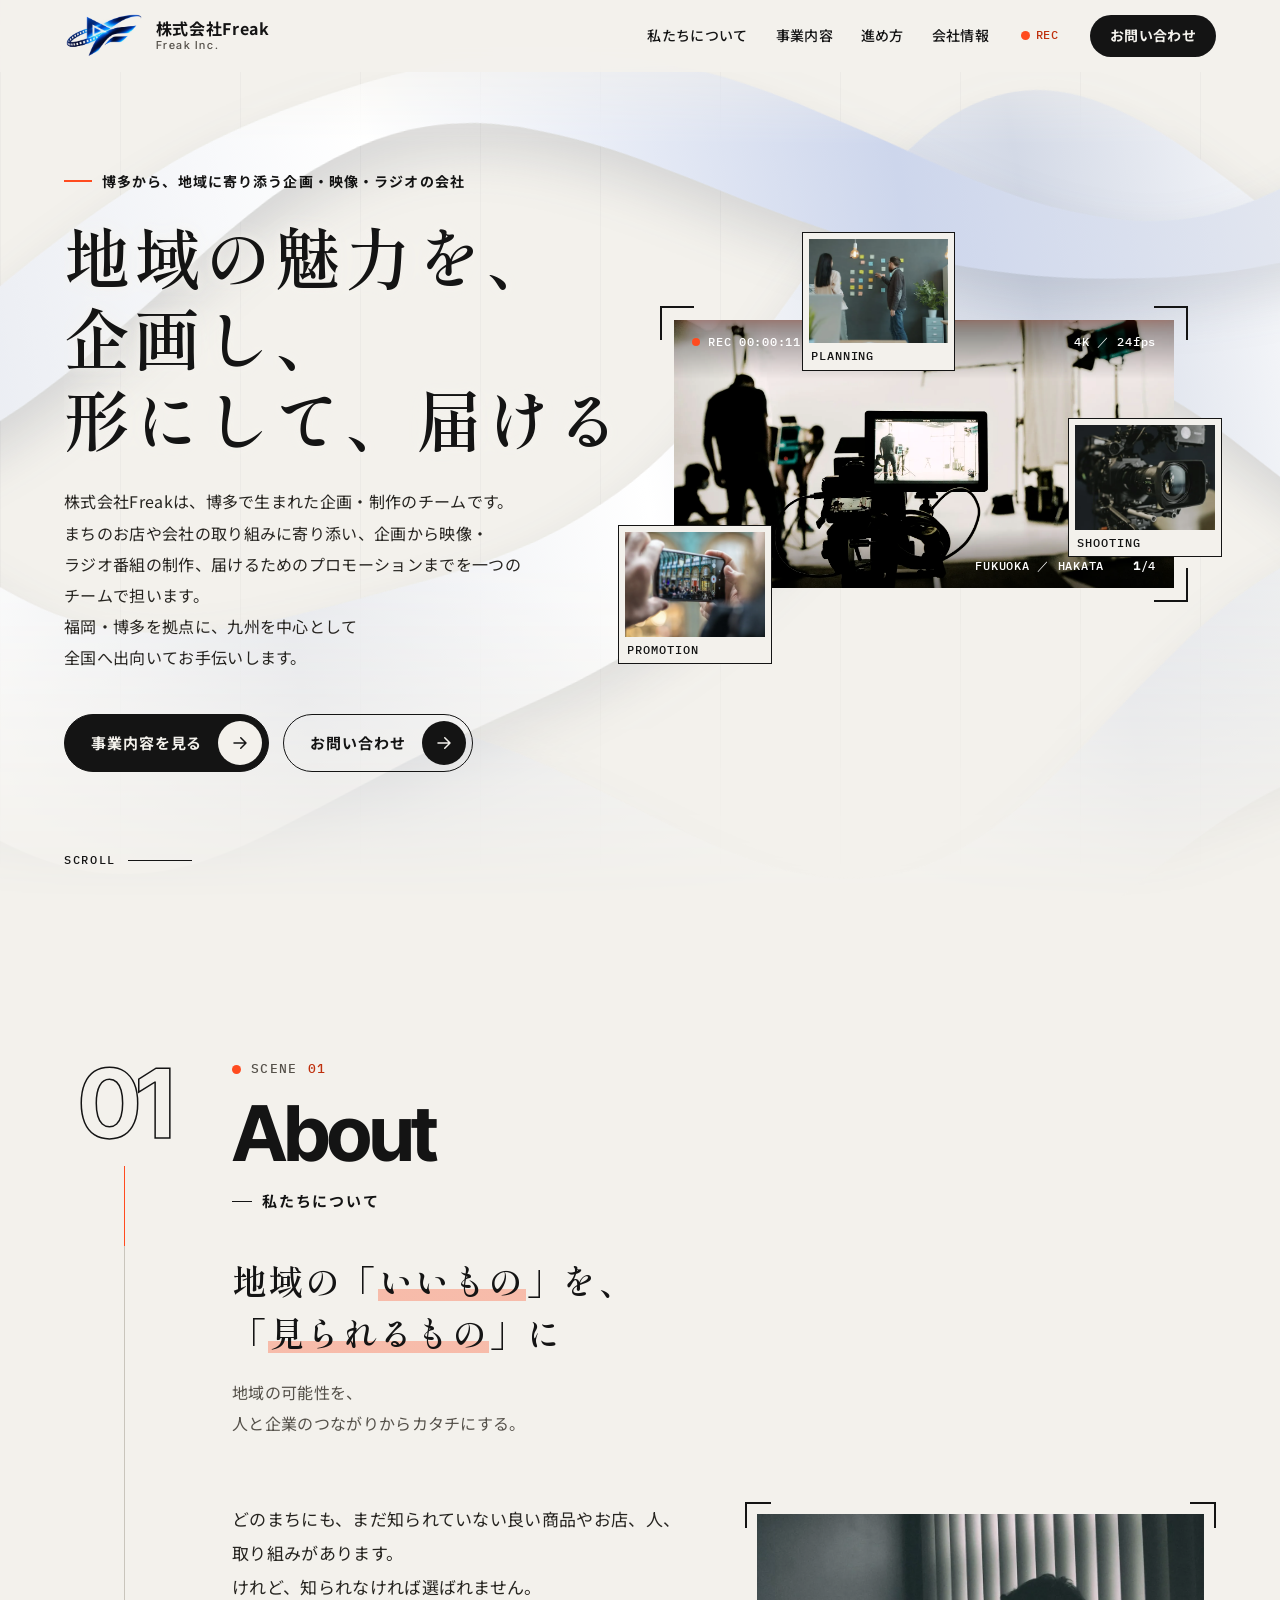
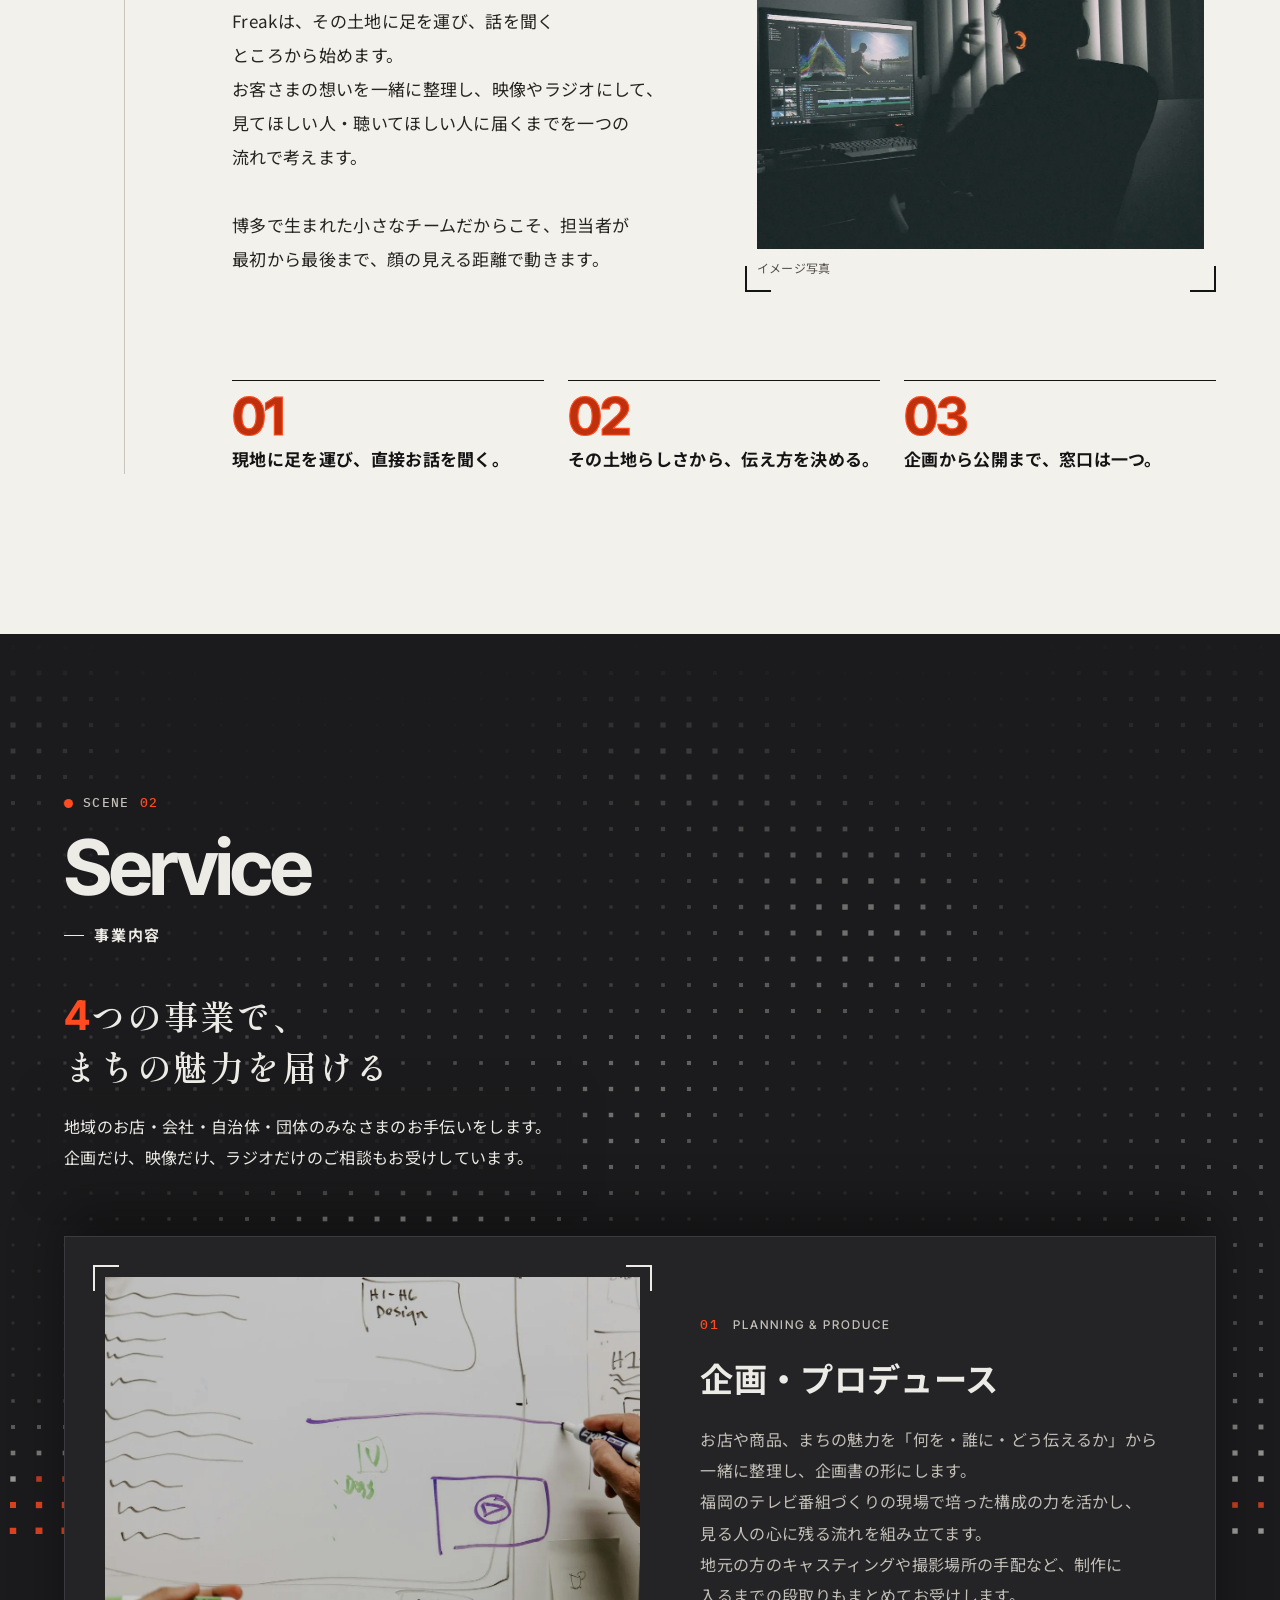
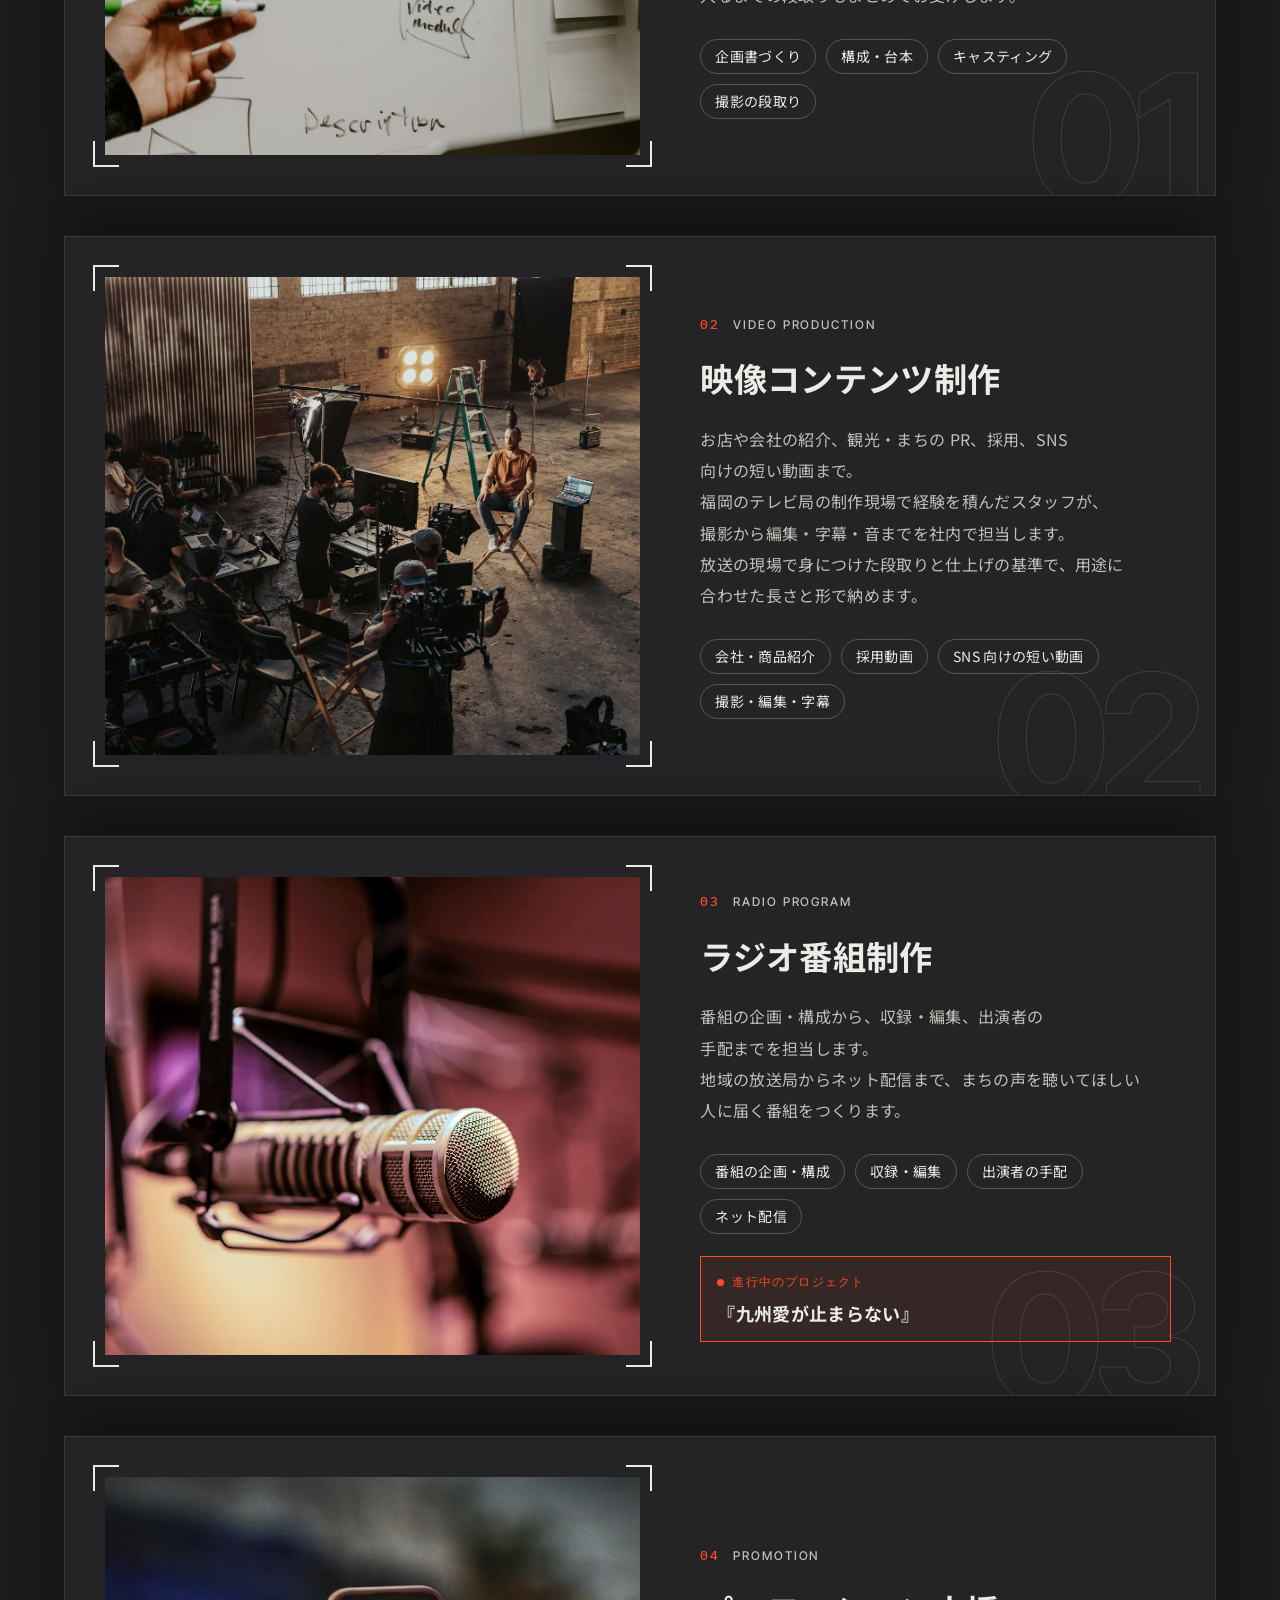
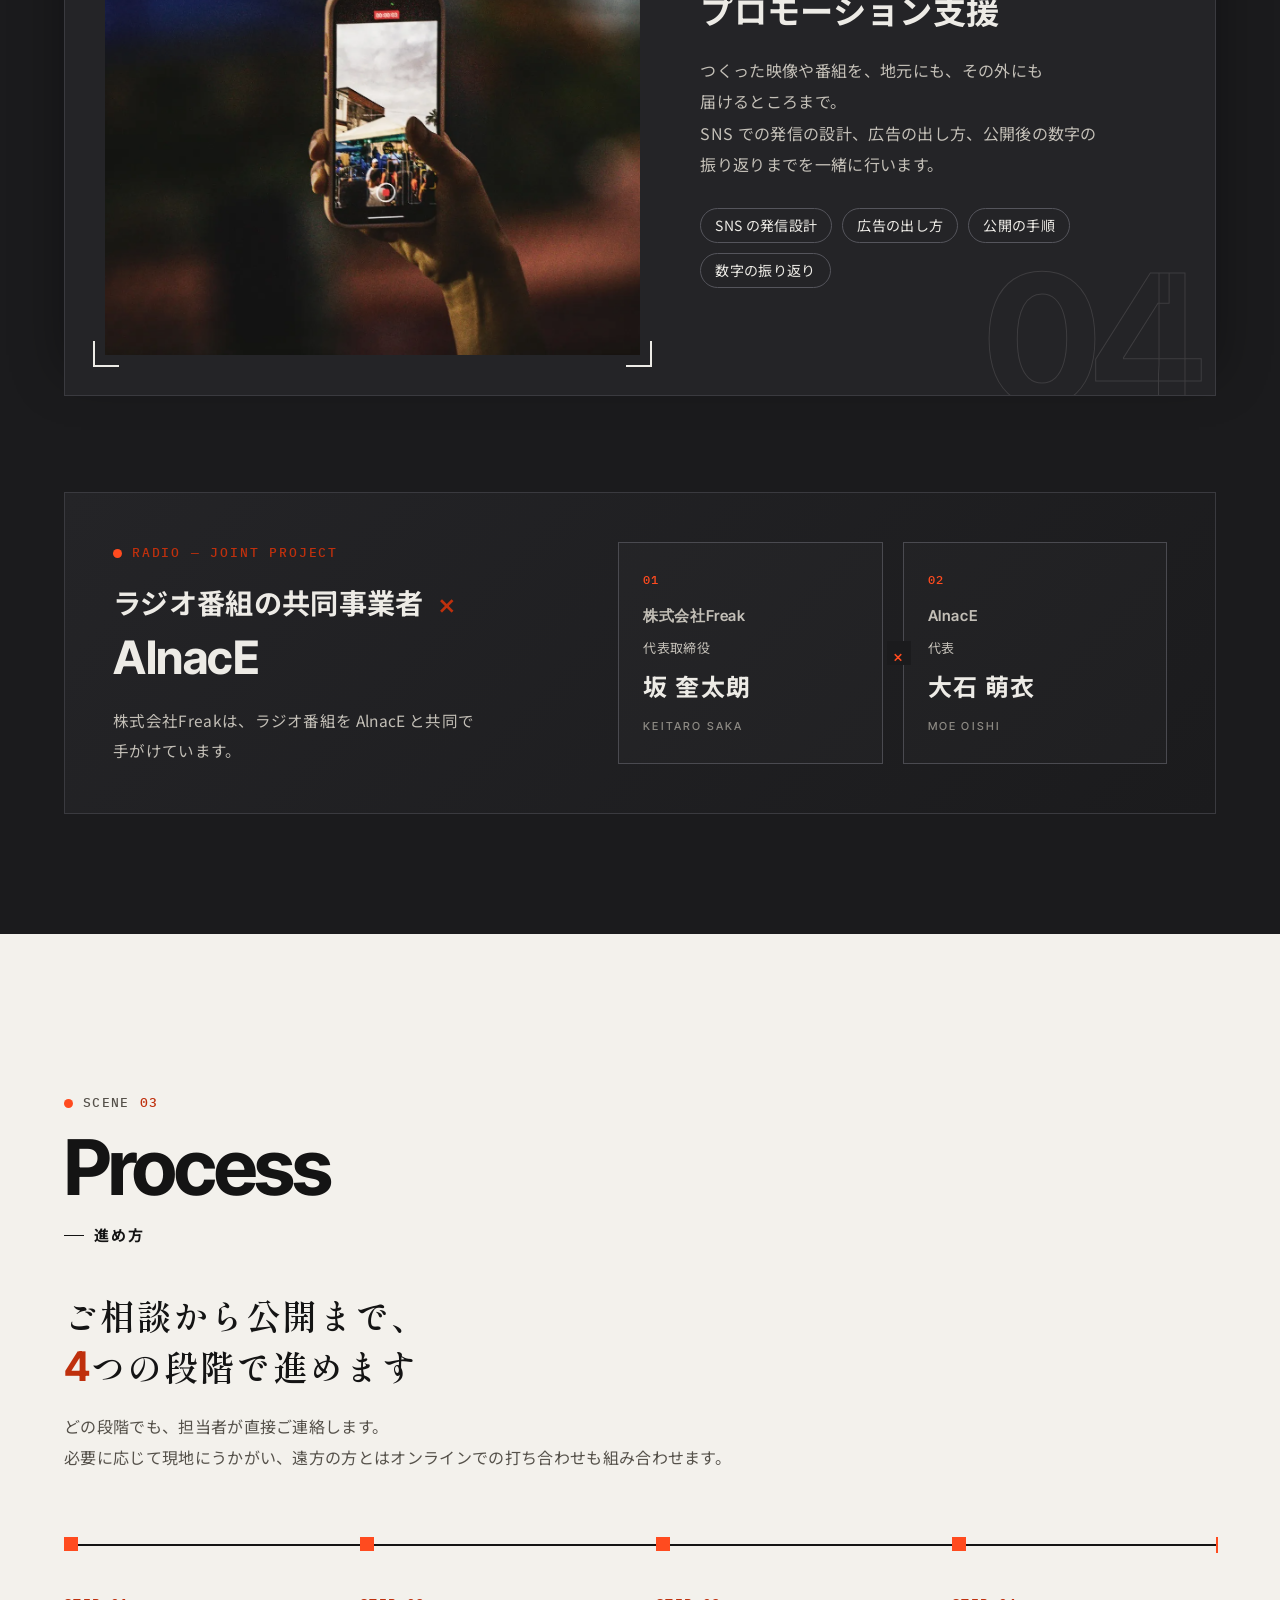
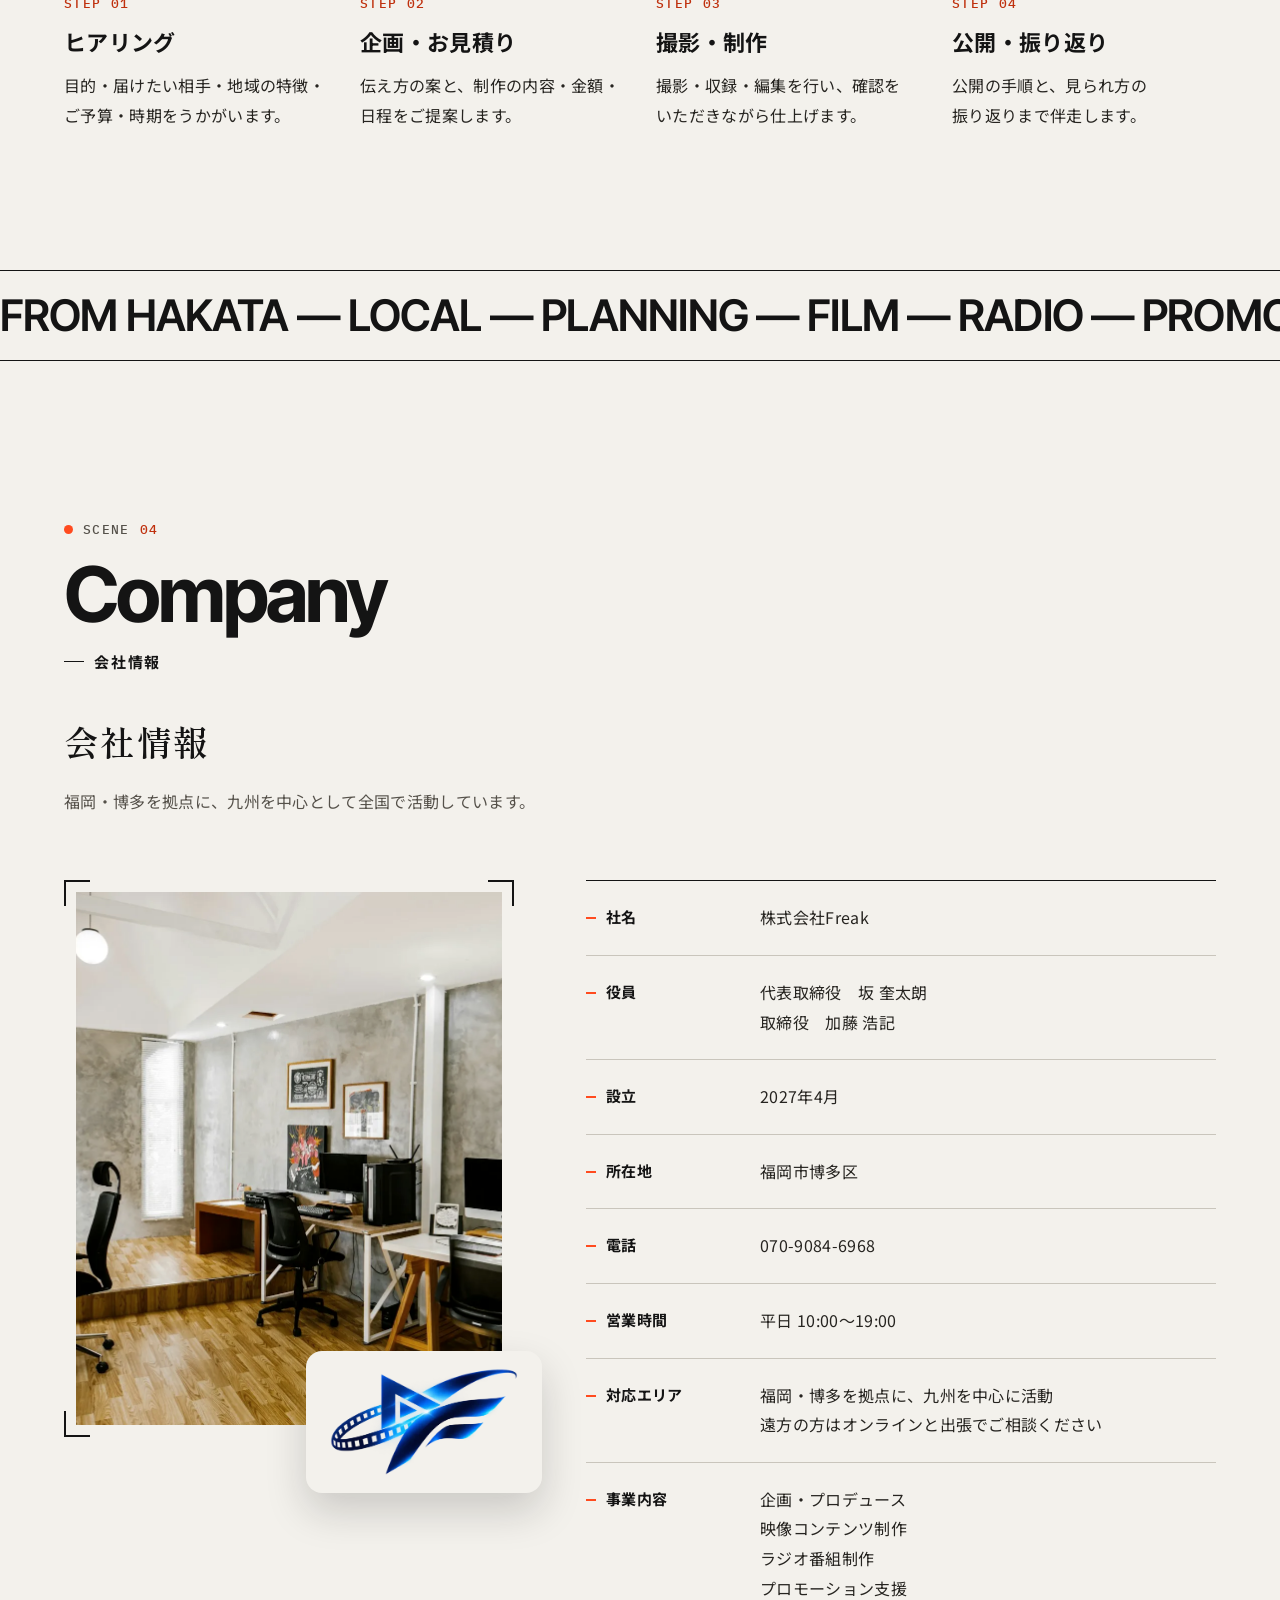
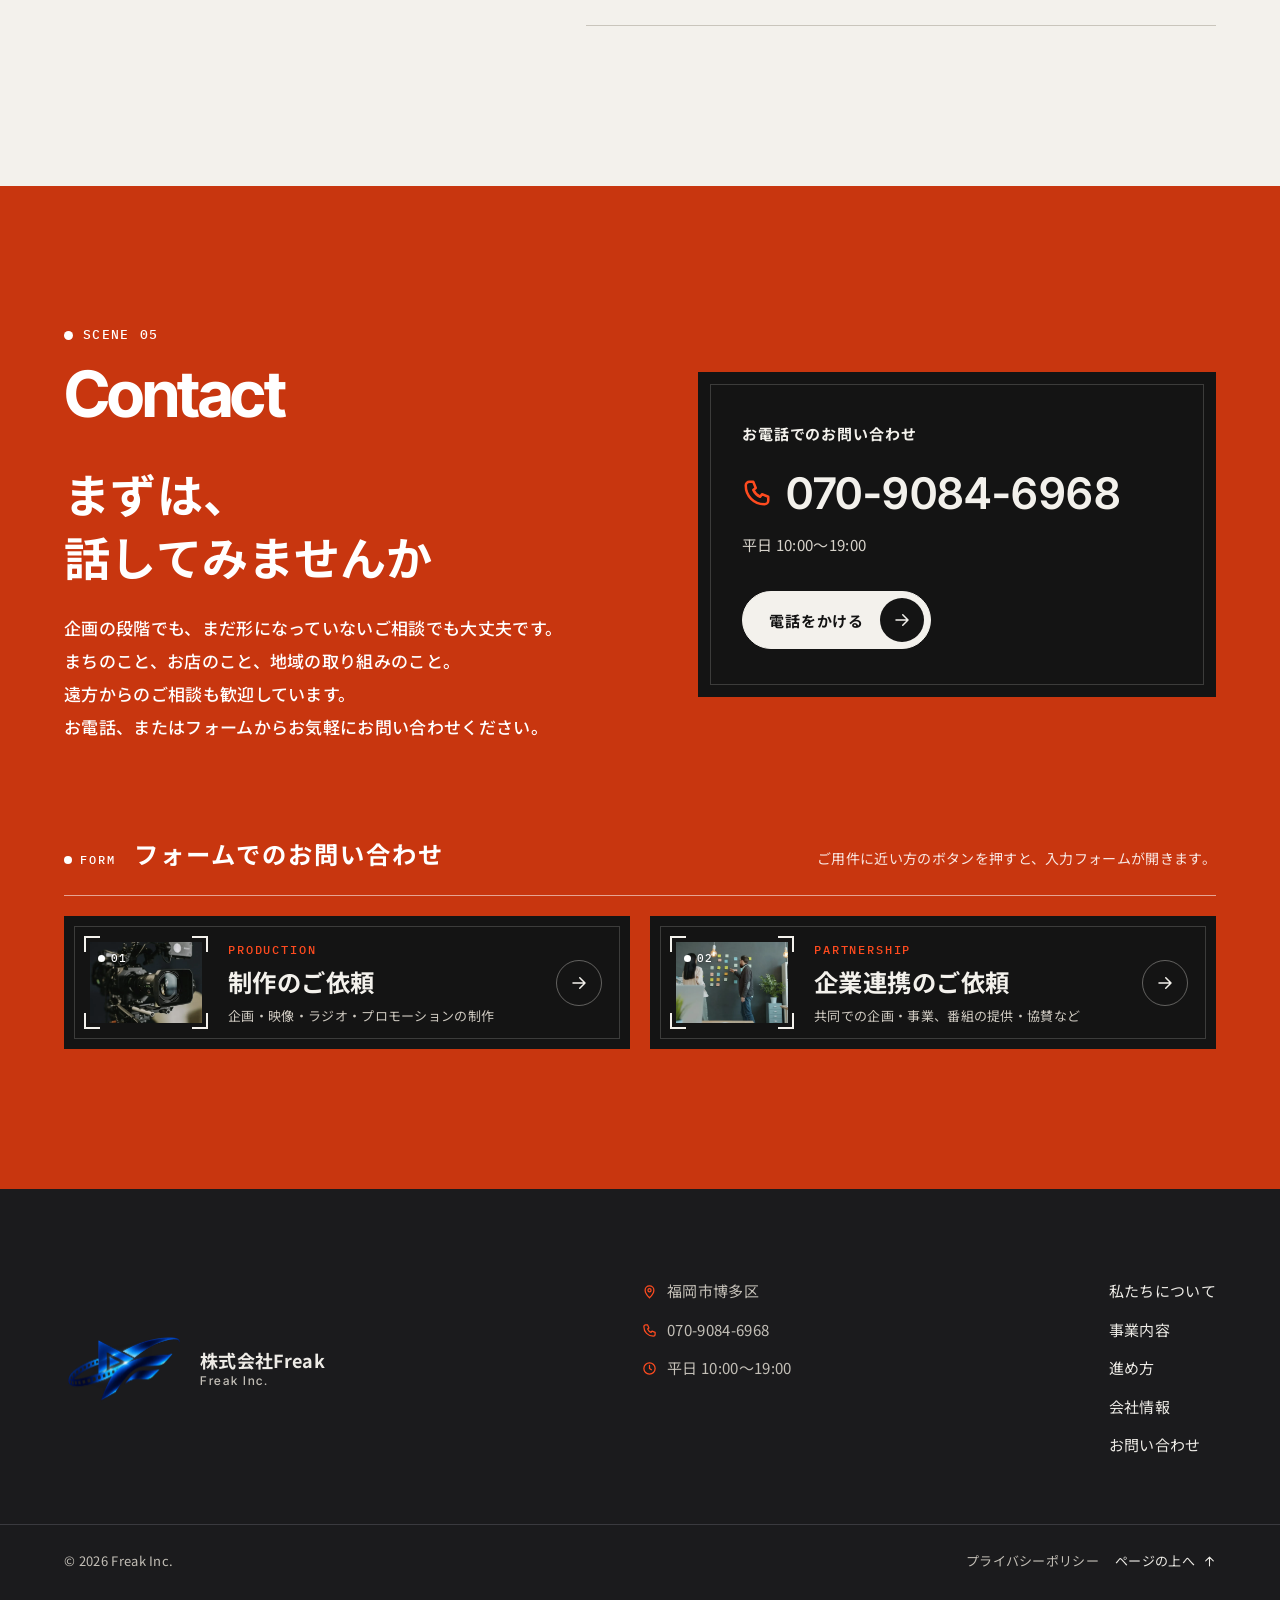
==== commit 169d65de: "最後の見直し：フォームの題名の上の並び・最初の画面の見出しと写真の間・低い画面でボタンが入る・スマホの折り返し・上のメニューの透け" ====
--- a/index.html
+++ b/index.html
@@ -24,10 +24,10 @@
 <link rel="manifest" href="site.webmanifest">
 <meta name="theme-color" content="#F3F1EC">
 <script type="application/ld+json">{"@context": "https://schema.org", "@graph": [{"@type": "Organization", "@id": "https://freak-inc.co.jp/#org", "name": "株式会社Freak", "alternateName": "Freak Inc.", "url": "https://freak-inc.co.jp/", "logo": "https://freak-inc.co.jp/icon-512.png", "image": "https://freak-inc.co.jp/ogp.jpg", "telephone": "+81-70-9084-6968", "address": {"@type": "PostalAddress", "addressRegion": "福岡県", "addressLocality": "福岡市博多区", "addressCountry": "JP"}}, {"@type": "WebSite", "@id": "https://freak-inc.co.jp/#site", "url": "https://freak-inc.co.jp/", "name": "株式会社Freak", "inLanguage": "ja", "publisher": {"@id": "https://freak-inc.co.jp/#org"}}]}</script>
-<link rel="preload" as="font" type="font/woff2" crossorigin href="theme/assets/fonts/notosansjp-57b36d84da.woff2">
-<link rel="preload" as="font" type="font/woff2" crossorigin href="theme/assets/fonts/shipporimincho-bedceeb44d.woff2">
-<link rel="stylesheet" href="theme/assets/main.css?v=20261127225619">
-<link rel="stylesheet" href="theme/assets/extra.css?v=20261127225619">
+<link rel="preload" as="font" type="font/woff2" crossorigin href="theme/assets/fonts/notosansjp-16785b5270.woff2">
+<link rel="preload" as="font" type="font/woff2" crossorigin href="theme/assets/fonts/shipporimincho-17a8f6ac76.woff2">
+<link rel="stylesheet" href="theme/assets/main.css?v=20261127234442">
+<link rel="stylesheet" href="theme/assets/extra.css?v=20261127234442">
 </head>
 <body class="home page tpl-freak">
 
@@ -462,6 +462,6 @@
 		<a class="ft-top" href="#main"><span class="cms-field-p_label_to_top" data-cms-name="ページの上へ戻るリンク" data-cms-group="フッター">ページの上へ</span><i class="wpp-ico wpp-ico-arrow-up" aria-hidden="true"></i></a>
 	</div>
 </footer>
-<script src="theme/assets/main.js?v=20261127225619"></script>
+<script src="theme/assets/main.js?v=20261127234442"></script>
 </body>
 </html>
--- a/theme/assets/main.css
+++ b/theme/assets/main.css
@@ -716,3 +716,26 @@
   .ft-bottom>*{padding-block:6px}
   .ft-pp,.ft-top{padding-block:11px}
 }
+
+/* 2026-11-28 最後の見直し（スマホ・PC の総点検で見つかった5点） */
+/* ① フォーム2種の題名の上「● CONTACT ／ PRODUCTION」：3列の箱に4つ入って後半が次の行に落ちていた → 1行に並べる */
+.sec-cpage .sec-scene{display:flex;flex-wrap:wrap;align-items:center;column-gap:10px}
+.sec-cpage .cp-sep::before{margin:0 .1em}
+/* ⑤ 上の固定メニュー：下の文字がロゴの後ろに透けて重なって見える → 透け具合を弱める */
+.site-header{background:rgba(243,241,236,.95);backdrop-filter:blur(14px);-webkit-backdrop-filter:blur(14px)}
+/* ④ 見出しの「」の中（マーカー）は途中で折らない */
+.t-mark{white-space:nowrap}
+@media (min-width:901px){
+  /* ② PC の最初の画面：大見出しの最後の字が写真の枠に食い込んでいた → 文字の列を広げて、枠との間を空ける */
+  .fv-in{grid-template-columns:46fr 54fr}
+}
+@media (min-width:901px) and (max-height:820px){
+  /* ③ 高さの低いノート PC：最初の画面にボタンまで入るように、余白と文字を詰める */
+  .sec-fv{min-height:100svh;padding:calc(var(--hdr) + 22px) 0 44px}
+  .sec-fv .fv-eyebrow{margin-bottom:12px}
+  .fv-title{font-size:clamp(34px,min(5.2vw,8.6vh),96px);line-height:1.2}
+  .fv-lead{margin-top:16px;font-size:15px;line-height:1.75}
+  .fv-btns{margin-top:22px}
+  .fv-stage{padding-top:24px;padding-bottom:40px}
+  .fv-scroll{display:none}
+}
--- a/theme/assets/extra.css
+++ b/theme/assets/extra.css
@@ -1,8 +1,8 @@
 /* 文字（fonts-subset.py が作る。サイトで使う文字だけに絞ったもの） */
-@font-face{font-family:"Noto Sans JP";font-style:normal;font-weight:400 700;font-display:swap;src:url(fonts/notosansjp-57b36d84da.woff2) format("woff2")}
-@font-face{font-family:"Shippori Mincho";font-style:normal;font-weight:600;font-display:swap;src:url(fonts/shipporimincho-bedceeb44d.woff2) format("woff2")}
-@font-face{font-family:"Inter Tight";font-style:normal;font-weight:500 700;font-display:swap;src:url(fonts/intertight-5737b3e0ca.woff2) format("woff2")}
-@font-face{font-family:"IBM Plex Mono";font-style:normal;font-weight:500;font-display:swap;src:url(fonts/ibmplexmono-929c79264e.woff2) format("woff2")}
+@font-face{font-family:"Noto Sans JP";font-style:normal;font-weight:400 700;font-display:swap;src:url(fonts/notosansjp-16785b5270.woff2) format("woff2")}
+@font-face{font-family:"Shippori Mincho";font-style:normal;font-weight:600;font-display:swap;src:url(fonts/shipporimincho-17a8f6ac76.woff2) format("woff2")}
+@font-face{font-family:"Inter Tight";font-style:normal;font-weight:500 700;font-display:swap;src:url(fonts/intertight-de170f2a3a.woff2) format("woff2")}
+@font-face{font-family:"IBM Plex Mono";font-style:normal;font-weight:500;font-display:swap;src:url(fonts/ibmplexmono-dcc0984dcc.woff2) format("woff2")}
 .ct-row input,.ct-row select,.ct-row textarea{font-family:"Hiragino Sans","Hiragino Kaku Gothic ProN","Yu Gothic",Meiryo,sans-serif}
 /* 線画アイコン（土台の wpp-icons をそのまま外へ出したもの） */
 :root{--wpp-ico-tel:url("data:image/svg+xml,%3Csvg%20xmlns='http://www.w3.org/2000/svg'%20viewBox='0%200%2024%2024'%20fill='none'%20stroke='currentColor'%20stroke-width='2'%20stroke-linecap='round'%20stroke-linejoin='round'%3E%3Cpath%20d='M6%203h3l2%205-2%201.5c1.2%202.6%203%204.4%205.5%205.5L16%2013l5%202v3a3%203%200%200%201-3%203C9.5%2021%203%2014.5%203%206a3%203%200%200%201%203-3z'/%3E%3C/svg%3E");--wpp-ico-mail:url("data:image/svg+xml,%3Csvg%20xmlns='http://www.w3.org/2000/svg'%20viewBox='0%200%2024%2024'%20fill='none'%20stroke='currentColor'%20stroke-width='2'%20stroke-linecap='round'%20stroke-linejoin='round'%3E%3Crect%20x='3'%20y='5'%20width='18'%20height='14'%20rx='2'/%3E%3Cpath%20d='M3%207l9%206%209-6'/%3E%3C/svg%3E");--wpp-ico-map-pin:url("data:image/svg+xml,%3Csvg%20xmlns='http://www.w3.org/2000/svg'%20viewBox='0%200%2024%2024'%20fill='none'%20stroke='currentColor'%20stroke-width='2'%20stroke-linecap='round'%20stroke-linejoin='round'%3E%3Cpath%20d='M12%2022s7-6.5%207-12a7%207%200%200%200-14%200c0%205.5%207%2012%207%2012z'/%3E%3Ccircle%20cx='12'%20cy='10'%20r='2.5'/%3E%3C/svg%3E");--wpp-ico-clock:url("data:image/svg+xml,%3Csvg%20xmlns='http://www.w3.org/2000/svg'%20viewBox='0%200%2024%2024'%20fill='none'%20stroke='currentColor'%20stroke-width='2'%20stroke-linecap='round'%20stroke-linejoin='round'%3E%3Ccircle%20cx='12'%20cy='12'%20r='9'/%3E%3Cpath%20d='M12%207v5l3%202'/%3E%3C/svg%3E");--wpp-ico-calendar:url("data:image/svg+xml,%3Csvg%20xmlns='http://www.w3.org/2000/svg'%20viewBox='0%200%2024%2024'%20fill='none'%20stroke='currentColor'%20stroke-width='2'%20stroke-linecap='round'%20stroke-linejoin='round'%3E%3Crect%20x='3'%20y='5'%20width='18'%20height='16'%20rx='2'/%3E%3Cpath%20d='M3%2010h18M8%203v4M16%203v4'/%3E%3C/svg%3E");--wpp-ico-home:url("data:image/svg+xml,%3Csvg%20xmlns='http://www.w3.org/2000/svg'%20viewBox='0%200%2024%2024'%20fill='none'%20stroke='currentColor'%20stroke-width='2'%20stroke-linecap='round'%20stroke-linejoin='round'%3E%3Cpath%20d='M3%2011l9-8%209%208M5%2010v10h14V10M10%2020v-6h4v6'/%3E%3C/svg%3E");--wpp-ico-building:url("data:image/svg+xml,%3Csvg%20xmlns='http://www.w3.org/2000/svg'%20viewBox='0%200%2024%2024'%20fill='none'%20stroke='currentColor'%20stroke-width='2'%20stroke-linecap='round'%20stroke-linejoin='round'%3E%3Crect%20x='4'%20y='3'%20width='16'%20height='18'/%3E%3Cpath%20d='M8%207h3M13%207h3M8%2011h3M13%2011h3M8%2015h3M13%2015h3M10%2021v-3h4v3'/%3E%3C/svg%3E");--wpp-ico-globe:url("data:image/svg+xml,%3Csvg%20xmlns='http://www.w3.org/2000/svg'%20viewBox='0%200%2024%2024'%20fill='none'%20stroke='currentColor'%20stroke-width='2'%20stroke-linecap='round'%20stroke-linejoin='round'%3E%3Ccircle%20cx='12'%20cy='12'%20r='9'/%3E%3Cpath%20d='M3%2012h18M12%203a14%2014%200%200%201%200%2018M12%203a14%2014%200%200%200%200%2018'/%3E%3C/svg%3E");--wpp-ico-car:url("data:image/svg+xml,%3Csvg%20xmlns='http://www.w3.org/2000/svg'%20viewBox='0%200%2024%2024'%20fill='none'%20stroke='currentColor'%20stroke-width='2'%20stroke-linecap='round'%20stroke-linejoin='round'%3E%3Cpath%20d='M3%2013l2-5h14l2%205v6H3zM3%2013h18'/%3E%3Ccircle%20cx='7'%20cy='17'%20r='1.5'/%3E%3Ccircle%20cx='17'%20cy='17'%20r='1.5'/%3E%3C/svg%3E");--wpp-ico-train:url("data:image/svg+xml,%3Csvg%20xmlns='http://www.w3.org/2000/svg'%20viewBox='0%200%2024%2024'%20fill='none'%20stroke='currentColor'%20stroke-width='2'%20stroke-linecap='round'%20stroke-linejoin='round'%3E%3Crect%20x='5'%20y='3'%20width='14'%20height='14'%20rx='3'/%3E%3Cpath%20d='M5%2010h14M8%2021l2-4M16%2021l-2-4'/%3E%3Ccircle%20cx='9'%20cy='14'%20r='1'/%3E%3Ccircle%20cx='15'%20cy='14'%20r='1'/%3E%3C/svg%3E");--wpp-ico-parking:url("data:image/svg+xml,%3Csvg%20xmlns='http://www.w3.org/2000/svg'%20viewBox='0%200%2024%2024'%20fill='none'%20stroke='currentColor'%20stroke-width='2'%20stroke-linecap='round'%20stroke-linejoin='round'%3E%3Crect%20x='3'%20y='3'%20width='18'%20height='18'%20rx='3'/%3E%3Cpath%20d='M9%2017V7h4a3%203%200%200%201%200%206H9'/%3E%3C/svg%3E");--wpp-ico-arrow-right:url("data:image/svg+xml,%3Csvg%20xmlns='http://www.w3.org/2000/svg'%20viewBox='0%200%2024%2024'%20fill='none'%20stroke='currentColor'%20stroke-width='2'%20stroke-linecap='round'%20stroke-linejoin='round'%3E%3Cpath%20d='M4%2012h16M13%205l7%207-7%207'/%3E%3C/svg%3E");--wpp-ico-arrow-left:url("data:image/svg+xml,%3Csvg%20xmlns='http://www.w3.org/2000/svg'%20viewBox='0%200%2024%2024'%20fill='none'%20stroke='currentColor'%20stroke-width='2'%20stroke-linecap='round'%20stroke-linejoin='round'%3E%3Cpath%20d='M20%2012H4M11%205l-7%207%207%207'/%3E%3C/svg%3E");--wpp-ico-arrow-up:url("data:image/svg+xml,%3Csvg%20xmlns='http://www.w3.org/2000/svg'%20viewBox='0%200%2024%2024'%20fill='none'%20stroke='currentColor'%20stroke-width='2'%20stroke-linecap='round'%20stroke-linejoin='round'%3E%3Cpath%20d='M12%2020V4M5%2011l7-7%207%207'/%3E%3C/svg%3E");--wpp-ico-arrow-down:url("data:image/svg+xml,%3Csvg%20xmlns='http://www.w3.org/2000/svg'%20viewBox='0%200%2024%2024'%20fill='none'%20stroke='currentColor'%20stroke-width='2'%20stroke-linecap='round'%20stroke-linejoin='round'%3E%3Cpath%20d='M12%204v16M5%2013l7%207%207-7'/%3E%3C/svg%3E");--wpp-ico-chevron-right:url("data:image/svg+xml,%3Csvg%20xmlns='http://www.w3.org/2000/svg'%20viewBox='0%200%2024%2024'%20fill='none'%20stroke='currentColor'%20stroke-width='2'%20stroke-linecap='round'%20stroke-linejoin='round'%3E%3Cpath%20d='M9%205l7%207-7%207'/%3E%3C/svg%3E");--wpp-ico-chevron-left:url("data:image/svg+xml,%3Csvg%20xmlns='http://www.w3.org/2000/svg'%20viewBox='0%200%2024%2024'%20fill='none'%20stroke='currentColor'%20stroke-width='2'%20stroke-linecap='round'%20stroke-linejoin='round'%3E%3Cpath%20d='M15%205l-7%207%207%207'/%3E%3C/svg%3E");--wpp-ico-chevron-down:url("data:image/svg+xml,%3Csvg%20xmlns='http://www.w3.org/2000/svg'%20viewBox='0%200%2024%2024'%20fill='none'%20stroke='currentColor'%20stroke-width='2'%20stroke-linecap='round'%20stroke-linejoin='round'%3E%3Cpath%20d='M5%209l7%207%207-7'/%3E%3C/svg%3E");--wpp-ico-chevron-up:url("data:image/svg+xml,%3Csvg%20xmlns='http://www.w3.org/2000/svg'%20viewBox='0%200%2024%2024'%20fill='none'%20stroke='currentColor'%20stroke-width='2'%20stroke-linecap='round'%20stroke-linejoin='round'%3E%3Cpath%20d='M5%2015l7-7%207%207'/%3E%3C/svg%3E");--wpp-ico-external:url("data:image/svg+xml,%3Csvg%20xmlns='http://www.w3.org/2000/svg'%20viewBox='0%200%2024%2024'%20fill='none'%20stroke='currentColor'%20stroke-width='2'%20stroke-linecap='round'%20stroke-linejoin='round'%3E%3Cpath%20d='M14%204h6v6M20%204l-9%209M19%2014v5a2%202%200%200%201-2%202H5a2%202%200%200%201-2-2V7a2%202%200%200%201%202-2h5'/%3E%3C/svg%3E");--wpp-ico-check:url("data:image/svg+xml,%3Csvg%20xmlns='http://www.w3.org/2000/svg'%20viewBox='0%200%2024%2024'%20fill='none'%20stroke='currentColor'%20stroke-width='2'%20stroke-linecap='round'%20stroke-linejoin='round'%3E%3Cpath%20d='M4%2012.5l5%205L20%206.5'/%3E%3C/svg%3E");--wpp-ico-plus:url("data:image/svg+xml,%3Csvg%20xmlns='http://www.w3.org/2000/svg'%20viewBox='0%200%2024%2024'%20fill='none'%20stroke='currentColor'%20stroke-width='2'%20stroke-linecap='round'%20stroke-linejoin='round'%3E%3Cpath%20d='M12%205v14M5%2012h14'/%3E%3C/svg%3E");--wpp-ico-minus:url("data:image/svg+xml,%3Csvg%20xmlns='http://www.w3.org/2000/svg'%20viewBox='0%200%2024%2024'%20fill='none'%20stroke='currentColor'%20stroke-width='2'%20stroke-linecap='round'%20stroke-linejoin='round'%3E%3Cpath%20d='M5%2012h14'/%3E%3C/svg%3E");--wpp-ico-close:url("data:image/svg+xml,%3Csvg%20xmlns='http://www.w3.org/2000/svg'%20viewBox='0%200%2024%2024'%20fill='none'%20stroke='currentColor'%20stroke-width='2'%20stroke-linecap='round'%20stroke-linejoin='round'%3E%3Cpath%20d='M6%206l12%2012M18%206L6%2018'/%3E%3C/svg%3E");--wpp-ico-menu:url("data:image/svg+xml,%3Csvg%20xmlns='http://www.w3.org/2000/svg'%20viewBox='0%200%2024%2024'%20fill='none'%20stroke='currentColor'%20stroke-width='2'%20stroke-linecap='round'%20stroke-linejoin='round'%3E%3Cpath%20d='M4%207h16M4%2012h16M4%2017h16'/%3E%3C/svg%3E");--wpp-ico-search:url("data:image/svg+xml,%3Csvg%20xmlns='http://www.w3.org/2000/svg'%20viewBox='0%200%2024%2024'%20fill='none'%20stroke='currentColor'%20stroke-width='2'%20stroke-linecap='round'%20stroke-linejoin='round'%3E%3Ccircle%20cx='11'%20cy='11'%20r='7'/%3E%3Cpath%20d='M20%2020l-4-4'/%3E%3C/svg%3E");--wpp-ico-info:url("data:image/svg+xml,%3Csvg%20xmlns='http://www.w3.org/2000/svg'%20viewBox='0%200%2024%2024'%20fill='none'%20stroke='currentColor'%20stroke-width='2'%20stroke-linecap='round'%20stroke-linejoin='round'%3E%3Ccircle%20cx='12'%20cy='12'%20r='9'/%3E%3Cpath%20d='M12%2011v5M12%208h.01'/%3E%3C/svg%3E");--wpp-ico-question:url("data:image/svg+xml,%3Csvg%20xmlns='http://www.w3.org/2000/svg'%20viewBox='0%200%2024%2024'%20fill='none'%20stroke='currentColor'%20stroke-width='2'%20stroke-linecap='round'%20stroke-linejoin='round'%3E%3Ccircle%20cx='12'%20cy='12'%20r='9'/%3E%3Cpath%20d='M9.5%209.5a2.5%202.5%200%200%201%205%200c0%201.5-2.5%202-2.5%203.5M12%2017h.01'/%3E%3C/svg%3E");--wpp-ico-alert:url("data:image/svg+xml,%3Csvg%20xmlns='http://www.w3.org/2000/svg'%20viewBox='0%200%2024%2024'%20fill='none'%20stroke='currentColor'%20stroke-width='2'%20stroke-linecap='round'%20stroke-linejoin='round'%3E%3Cpath%20d='M12%203l10%2018H2zM12%2010v4M12%2017h.01'/%3E%3C/svg%3E");--wpp-ico-link:url("data:image/svg+xml,%3Csvg%20xmlns='http://www.w3.org/2000/svg'%20viewBox='0%200%2024%2024'%20fill='none'%20stroke='currentColor'%20stroke-width='2'%20stroke-linecap='round'%20stroke-linejoin='round'%3E%3Cpath%20d='M10%2014a4%204%200%200%200%205.7%200l3-3a4%204%200%200%200-5.7-5.7l-1%201M14%2010a4%204%200%200%200-5.7%200l-3%203a4%204%200%200%200%205.7%205.7l1-1'/%3E%3C/svg%3E");--wpp-ico-download:url("data:image/svg+xml,%3Csvg%20xmlns='http://www.w3.org/2000/svg'%20viewBox='0%200%2024%2024'%20fill='none'%20stroke='currentColor'%20stroke-width='2'%20stroke-linecap='round'%20stroke-linejoin='round'%3E%3Cpath%20d='M12%203v12M6%2010l6%206%206-6M4%2021h16'/%3E%3C/svg%3E");--wpp-ico-send:url("data:image/svg+xml,%3Csvg%20xmlns='http://www.w3.org/2000/svg'%20viewBox='0%200%2024%2024'%20fill='none'%20stroke='currentColor'%20stroke-width='2'%20stroke-linecap='round'%20stroke-linejoin='round'%3E%3Cpath%20d='M21%203L10%2014M21%203l-7%2018-4-7-7-4z'/%3E%3C/svg%3E");--wpp-ico-play:url("data:image/svg+xml,%3Csvg%20xmlns='http://www.w3.org/2000/svg'%20viewBox='0%200%2024%2024'%20fill='none'%20stroke='currentColor'%20stroke-width='2'%20stroke-linecap='round'%20stroke-linejoin='round'%3E%3Cpath%20d='M7%204l13%208-13%208z'/%3E%3C/svg%3E");--wpp-ico-quote:url("data:image/svg+xml,%3Csvg%20xmlns='http://www.w3.org/2000/svg'%20viewBox='0%200%2024%2024'%20fill='none'%20stroke='currentColor'%20stroke-width='2'%20stroke-linecap='round'%20stroke-linejoin='round'%3E%3Cpath%20d='M6%207h5v6H6v2a2%202%200%200%200%202%202M14%207h5v6h-5v2a2%202%200%200%200%202%202'/%3E%3C/svg%3E");--wpp-ico-user:url("data:image/svg+xml,%3Csvg%20xmlns='http://www.w3.org/2000/svg'%20viewBox='0%200%2024%2024'%20fill='none'%20stroke='currentColor'%20stroke-width='2'%20stroke-linecap='round'%20stroke-linejoin='round'%3E%3Ccircle%20cx='12'%20cy='8'%20r='4'/%3E%3Cpath%20d='M4%2021a8%208%200%200%201%2016%200'/%3E%3C/svg%3E");--wpp-ico-users:url("data:image/svg+xml,%3Csvg%20xmlns='http://www.w3.org/2000/svg'%20viewBox='0%200%2024%2024'%20fill='none'%20stroke='currentColor'%20stroke-width='2'%20stroke-linecap='round'%20stroke-linejoin='round'%3E%3Ccircle%20cx='9'%20cy='8'%20r='3.5'/%3E%3Cpath%20d='M2%2020a7%207%200%200%201%2014%200M16%204.5a3.5%203.5%200%200%201%200%207M22%2020a7%207%200%200%200-5-6.7'/%3E%3C/svg%3E");--wpp-ico-star:url("data:image/svg+xml,%3Csvg%20xmlns='http://www.w3.org/2000/svg'%20viewBox='0%200%2024%2024'%20fill='none'%20stroke='currentColor'%20stroke-width='2'%20stroke-linecap='round'%20stroke-linejoin='round'%3E%3Cpath%20d='M12%203l2.8%205.9%206.4.8-4.7%204.5%201.2%206.4L12%2017.5l-5.7%203.1%201.2-6.4-4.7-4.5%206.4-.8z'/%3E%3C/svg%3E");--wpp-ico-heart:url("data:image/svg+xml,%3Csvg%20xmlns='http://www.w3.org/2000/svg'%20viewBox='0%200%2024%2024'%20fill='none'%20stroke='currentColor'%20stroke-width='2'%20stroke-linecap='round'%20stroke-linejoin='round'%3E%3Cpath%20d='M12%2020s-7.5-4.6-9-9.3A4.6%204.6%200%200%201%2012%207a4.6%204.6%200%200%201%209%203.7c-1.5%204.7-9%209.3-9%209.3z'/%3E%3C/svg%3E");--wpp-ico-thumbs-up:url("data:image/svg+xml,%3Csvg%20xmlns='http://www.w3.org/2000/svg'%20viewBox='0%200%2024%2024'%20fill='none'%20stroke='currentColor'%20stroke-width='2'%20stroke-linecap='round'%20stroke-linejoin='round'%3E%3Cpath%20d='M7%2011v10H3V11zM7%2011l4-8c2%200%203%201%203%203v3h5a2%202%200%200%201%202%202l-1.5%208a2%202%200%200%201-2%202H7'/%3E%3C/svg%3E");--wpp-ico-award:url("data:image/svg+xml,%3Csvg%20xmlns='http://www.w3.org/2000/svg'%20viewBox='0%200%2024%2024'%20fill='none'%20stroke='currentColor'%20stroke-width='2'%20stroke-linecap='round'%20stroke-linejoin='round'%3E%3Ccircle%20cx='12'%20cy='9'%20r='6'/%3E%3Cpath%20d='M8.5%2014l-1.5%207%205-3%205%203-1.5-7'/%3E%3C/svg%3E");--wpp-ico-shield:url("data:image/svg+xml,%3Csvg%20xmlns='http://www.w3.org/2000/svg'%20viewBox='0%200%2024%2024'%20fill='none'%20stroke='currentColor'%20stroke-width='2'%20stroke-linecap='round'%20stroke-linejoin='round'%3E%3Cpath%20d='M12%203l8%203v6c0%205-3.5%208-8%209-4.5-1-8-4-8-9V6z'/%3E%3C/svg%3E");--wpp-ico-cart:url("data:image/svg+xml,%3Csvg%20xmlns='http://www.w3.org/2000/svg'%20viewBox='0%200%2024%2024'%20fill='none'%20stroke='currentColor'%20stroke-width='2'%20stroke-linecap='round'%20stroke-linejoin='round'%3E%3Ccircle%20cx='9'%20cy='20'%20r='1.5'/%3E%3Ccircle%20cx='18'%20cy='20'%20r='1.5'/%3E%3Cpath%20d='M2%203h3l2.5%2011h11L21%207H6'/%3E%3C/svg%3E");--wpp-ico-tag:url("data:image/svg+xml,%3Csvg%20xmlns='http://www.w3.org/2000/svg'%20viewBox='0%200%2024%2024'%20fill='none'%20stroke='currentColor'%20stroke-width='2'%20stroke-linecap='round'%20stroke-linejoin='round'%3E%3Cpath%20d='M3%203h8l10%2010-8%208L3%2011z'/%3E%3Ccircle%20cx='8'%20cy='8'%20r='1.5'/%3E%3C/svg%3E");--wpp-ico-gift:url("data:image/svg+xml,%3Csvg%20xmlns='http://www.w3.org/2000/svg'%20viewBox='0%200%2024%2024'%20fill='none'%20stroke='currentColor'%20stroke-width='2'%20stroke-linecap='round'%20stroke-linejoin='round'%3E%3Crect%20x='3'%20y='9'%20width='18'%20height='12'%20rx='1'/%3E%3Cpath%20d='M12%209v12M3%2013h18M7.5%209a2.5%202.5%200%201%201%202.5-2.5C10%208%2012%209%2012%209s2-1%202-2.5A2.5%202.5%200%201%201%2016.5%209'/%3E%3C/svg%3E");--wpp-ico-yen:url("data:image/svg+xml,%3Csvg%20xmlns='http://www.w3.org/2000/svg'%20viewBox='0%200%2024%2024'%20fill='none'%20stroke='currentColor'%20stroke-width='2'%20stroke-linecap='round'%20stroke-linejoin='round'%3E%3Cpath%20d='M7%204l5%207%205-7M12%2011v9M8%2013h8M8%2016h8'/%3E%3C/svg%3E");--wpp-ico-camera:url("data:image/svg+xml,%3Csvg%20xmlns='http://www.w3.org/2000/svg'%20viewBox='0%200%2024%2024'%20fill='none'%20stroke='currentColor'%20stroke-width='2'%20stroke-linecap='round'%20stroke-linejoin='round'%3E%3Cpath%20d='M4%208h3l2-3h6l2%203h3v12H4z'/%3E%3Ccircle%20cx='12'%20cy='13'%20r='3.5'/%3E%3C/svg%3E");--wpp-ico-image:url("data:image/svg+xml,%3Csvg%20xmlns='http://www.w3.org/2000/svg'%20viewBox='0%200%2024%2024'%20fill='none'%20stroke='currentColor'%20stroke-width='2'%20stroke-linecap='round'%20stroke-linejoin='round'%3E%3Crect%20x='3'%20y='4'%20width='18'%20height='16'%20rx='2'/%3E%3Ccircle%20cx='8.5'%20cy='9'%20r='1.5'/%3E%3Cpath%20d='M21%2016l-5-5-9%209'/%3E%3C/svg%3E");--wpp-ico-chat:url("data:image/svg+xml,%3Csvg%20xmlns='http://www.w3.org/2000/svg'%20viewBox='0%200%2024%2024'%20fill='none'%20stroke='currentColor'%20stroke-width='2'%20stroke-linecap='round'%20stroke-linejoin='round'%3E%3Cpath%20d='M4%205h16v11H9l-5%204z'/%3E%3C/svg%3E");--wpp-ico-file:url("data:image/svg+xml,%3Csvg%20xmlns='http://www.w3.org/2000/svg'%20viewBox='0%200%2024%2024'%20fill='none'%20stroke='currentColor'%20stroke-width='2'%20stroke-linecap='round'%20stroke-linejoin='round'%3E%3Cpath%20d='M6%202h8l5%205v15H6zM14%202v5h5M9%2013h6M9%2017h6'/%3E%3C/svg%3E");--wpp-ico-pen:url("data:image/svg+xml,%3Csvg%20xmlns='http://www.w3.org/2000/svg'%20viewBox='0%200%2024%2024'%20fill='none'%20stroke='currentColor'%20stroke-width='2'%20stroke-linecap='round'%20stroke-linejoin='round'%3E%3Cpath%20d='M4%2020l4-1L19%208l-3-3L5%2016z'/%3E%3C/svg%3E");--wpp-ico-lock:url("data:image/svg+xml,%3Csvg%20xmlns='http://www.w3.org/2000/svg'%20viewBox='0%200%2024%2024'%20fill='none'%20stroke='currentColor'%20stroke-width='2'%20stroke-linecap='round'%20stroke-linejoin='round'%3E%3Crect%20x='5'%20y='11'%20width='14'%20height='10'%20rx='2'/%3E%3Cpath%20d='M8%2011V7a4%204%200%200%201%208%200v4'/%3E%3C/svg%3E");--wpp-ico-truck:url("data:image/svg+xml,%3Csvg%20xmlns='http://www.w3.org/2000/svg'%20viewBox='0%200%2024%2024'%20fill='none'%20stroke='currentColor'%20stroke-width='2'%20stroke-linecap='round'%20stroke-linejoin='round'%3E%3Cpath%20d='M2%206h12v10H2zM14%2010h4l3%203v3h-7z'/%3E%3Ccircle%20cx='6'%20cy='18'%20r='2'/%3E%3Ccircle%20cx='17'%20cy='18'%20r='2'/%3E%3C/svg%3E");--wpp-ico-wrench:url("data:image/svg+xml,%3Csvg%20xmlns='http://www.w3.org/2000/svg'%20viewBox='0%200%2024%2024'%20fill='none'%20stroke='currentColor'%20stroke-width='2'%20stroke-linecap='round'%20stroke-linejoin='round'%3E%3Cpath%20d='M21%207a5%205%200%200%201-6.7%204.7L7%2019l-2-2%207.3-7.3A5%205%200%200%201%2017%203l-3%203%201%201%203-3z'/%3E%3C/svg%3E");--wpp-ico-bulb:url("data:image/svg+xml,%3Csvg%20xmlns='http://www.w3.org/2000/svg'%20viewBox='0%200%2024%2024'%20fill='none'%20stroke='currentColor'%20stroke-width='2'%20stroke-linecap='round'%20stroke-linejoin='round'%3E%3Cpath%20d='M9%2018h6M10%2021h4M8.5%2014a6%206%200%201%201%207%200c-.8.7-1.5%201.5-1.5%202.5v1.5h-4v-1.5c0-1-.7-1.8-1.5-2.5z'/%3E%3C/svg%3E");--wpp-ico-leaf:url("data:image/svg+xml,%3Csvg%20xmlns='http://www.w3.org/2000/svg'%20viewBox='0%200%2024%2024'%20fill='none'%20stroke='currentColor'%20stroke-width='2'%20stroke-linecap='round'%20stroke-linejoin='round'%3E%3Cpath%20d='M4%2020C4%209%2012%204%2021%204c0%209-5%2017-16%2016M4%2020c3-5%207-8%2011-11'/%3E%3C/svg%3E");--wpp-ico-sun:url("data:image/svg+xml,%3Csvg%20xmlns='http://www.w3.org/2000/svg'%20viewBox='0%200%2024%2024'%20fill='none'%20stroke='currentColor'%20stroke-width='2'%20stroke-linecap='round'%20stroke-linejoin='round'%3E%3Ccircle%20cx='12'%20cy='12'%20r='4'/%3E%3Cpath%20d='M12%202v3M12%2019v3M2%2012h3M19%2012h3M5%205l2%202M17%2017l2%202M5%2019l2-2M17%207l2-2'/%3E%3C/svg%3E");--wpp-ico-coffee:url("data:image/svg+xml,%3Csvg%20xmlns='http://www.w3.org/2000/svg'%20viewBox='0%200%2024%2024'%20fill='none'%20stroke='currentColor'%20stroke-width='2'%20stroke-linecap='round'%20stroke-linejoin='round'%3E%3Cpath%20d='M4%208h13v6a4%204%200%200%201-4%204H8a4%204%200%200%201-4-4zM17%209h2a2%202%200%200%201%200%204h-2M6%2021h12'/%3E%3C/svg%3E");--wpp-ico-bed:url("data:image/svg+xml,%3Csvg%20xmlns='http://www.w3.org/2000/svg'%20viewBox='0%200%2024%2024'%20fill='none'%20stroke='currentColor'%20stroke-width='2'%20stroke-linecap='round'%20stroke-linejoin='round'%3E%3Cpath%20d='M3%2018V8M3%2012h18v6M3%2016h18'/%3E%3Ccircle%20cx='7'%20cy='10'%20r='1.5'/%3E%3C/svg%3E");--wpp-ico-scissors:url("data:image/svg+xml,%3Csvg%20xmlns='http://www.w3.org/2000/svg'%20viewBox='0%200%2024%2024'%20fill='none'%20stroke='currentColor'%20stroke-width='2'%20stroke-linecap='round'%20stroke-linejoin='round'%3E%3Ccircle%20cx='6'%20cy='6'%20r='3'/%3E%3Ccircle%20cx='6'%20cy='18'%20r='3'/%3E%3Cpath%20d='M20%204L8.5%2015.5M8.5%208.5L20%2020'/%3E%3C/svg%3E");--wpp-ico-stethoscope:url("data:image/svg+xml,%3Csvg%20xmlns='http://www.w3.org/2000/svg'%20viewBox='0%200%2024%2024'%20fill='none'%20stroke='currentColor'%20stroke-width='2'%20stroke-linecap='round'%20stroke-linejoin='round'%3E%3Cpath%20d='M5%203v6a5%205%200%200%200%2010%200V3M10%2014v3a4%204%200%200%200%208%200v-2'/%3E%3Ccircle%20cx='18'%20cy='13'%20r='2'/%3E%3C/svg%3E");--wpp-ico-instagram:url("data:image/svg+xml,%3Csvg%20xmlns='http://www.w3.org/2000/svg'%20viewBox='0%200%2024%2024'%20fill='none'%20stroke='currentColor'%20stroke-width='2'%20stroke-linecap='round'%20stroke-linejoin='round'%3E%3Crect%20x='3'%20y='3'%20width='18'%20height='18'%20rx='5'/%3E%3Ccircle%20cx='12'%20cy='12'%20r='4'/%3E%3Cpath%20d='M17.5%206.5h.01'/%3E%3C/svg%3E")}.wpp-ico{display:inline-block;width:1em;height:1em;vertical-align:-.15em;flex:0 0 auto;background-color:currentColor;-webkit-mask:var(--ico) center/contain no-repeat;mask:var(--ico) center/contain no-repeat}.wpp-ico-tel{--ico:var(--wpp-ico-tel)}.wpp-ico-mail{--ico:var(--wpp-ico-mail)}.wpp-ico-map-pin{--ico:var(--wpp-ico-map-pin)}.wpp-ico-clock{--ico:var(--wpp-ico-clock)}.wpp-ico-calendar{--ico:var(--wpp-ico-calendar)}.wpp-ico-home{--ico:var(--wpp-ico-home)}.wpp-ico-building{--ico:var(--wpp-ico-building)}.wpp-ico-globe{--ico:var(--wpp-ico-globe)}.wpp-ico-car{--ico:var(--wpp-ico-car)}.wpp-ico-train{--ico:var(--wpp-ico-train)}.wpp-ico-parking{--ico:var(--wpp-ico-parking)}.wpp-ico-arrow-right{--ico:var(--wpp-ico-arrow-right)}.wpp-ico-arrow-left{--ico:var(--wpp-ico-arrow-left)}.wpp-ico-arrow-up{--ico:var(--wpp-ico-arrow-up)}.wpp-ico-arrow-down{--ico:var(--wpp-ico-arrow-down)}.wpp-ico-chevron-right{--ico:var(--wpp-ico-chevron-right)}.wpp-ico-chevron-left{--ico:var(--wpp-ico-chevron-left)}.wpp-ico-chevron-down{--ico:var(--wpp-ico-chevron-down)}.wpp-ico-chevron-up{--ico:var(--wpp-ico-chevron-up)}.wpp-ico-external{--ico:var(--wpp-ico-external)}.wpp-ico-check{--ico:var(--wpp-ico-check)}.wpp-ico-plus{--ico:var(--wpp-ico-plus)}.wpp-ico-minus{--ico:var(--wpp-ico-minus)}.wpp-ico-close{--ico:var(--wpp-ico-close)}.wpp-ico-menu{--ico:var(--wpp-ico-menu)}.wpp-ico-search{--ico:var(--wpp-ico-search)}.wpp-ico-info{--ico:var(--wpp-ico-info)}.wpp-ico-question{--ico:var(--wpp-ico-question)}.wpp-ico-alert{--ico:var(--wpp-ico-alert)}.wpp-ico-link{--ico:var(--wpp-ico-link)}.wpp-ico-download{--ico:var(--wpp-ico-download)}.wpp-ico-send{--ico:var(--wpp-ico-send)}.wpp-ico-play{--ico:var(--wpp-ico-play)}.wpp-ico-quote{--ico:var(--wpp-ico-quote)}.wpp-ico-user{--ico:var(--wpp-ico-user)}.wpp-ico-users{--ico:var(--wpp-ico-users)}.wpp-ico-star{--ico:var(--wpp-ico-star)}.wpp-ico-heart{--ico:var(--wpp-ico-heart)}.wpp-ico-thumbs-up{--ico:var(--wpp-ico-thumbs-up)}.wpp-ico-award{--ico:var(--wpp-ico-award)}.wpp-ico-shield{--ico:var(--wpp-ico-shield)}.wpp-ico-cart{--ico:var(--wpp-ico-cart)}.wpp-ico-tag{--ico:var(--wpp-ico-tag)}.wpp-ico-gift{--ico:var(--wpp-ico-gift)}.wpp-ico-yen{--ico:var(--wpp-ico-yen)}.wpp-ico-camera{--ico:var(--wpp-ico-camera)}.wpp-ico-image{--ico:var(--wpp-ico-image)}.wpp-ico-chat{--ico:var(--wpp-ico-chat)}.wpp-ico-file{--ico:var(--wpp-ico-file)}.wpp-ico-pen{--ico:var(--wpp-ico-pen)}.wpp-ico-lock{--ico:var(--wpp-ico-lock)}.wpp-ico-truck{--ico:var(--wpp-ico-truck)}.wpp-ico-wrench{--ico:var(--wpp-ico-wrench)}.wpp-ico-bulb{--ico:var(--wpp-ico-bulb)}.wpp-ico-leaf{--ico:var(--wpp-ico-leaf)}.wpp-ico-sun{--ico:var(--wpp-ico-sun)}.wpp-ico-coffee{--ico:var(--wpp-ico-coffee)}.wpp-ico-bed{--ico:var(--wpp-ico-bed)}.wpp-ico-scissors{--ico:var(--wpp-ico-scissors)}.wpp-ico-stethoscope{--ico:var(--wpp-ico-stethoscope)}.wpp-ico-instagram{--ico:var(--wpp-ico-instagram)}
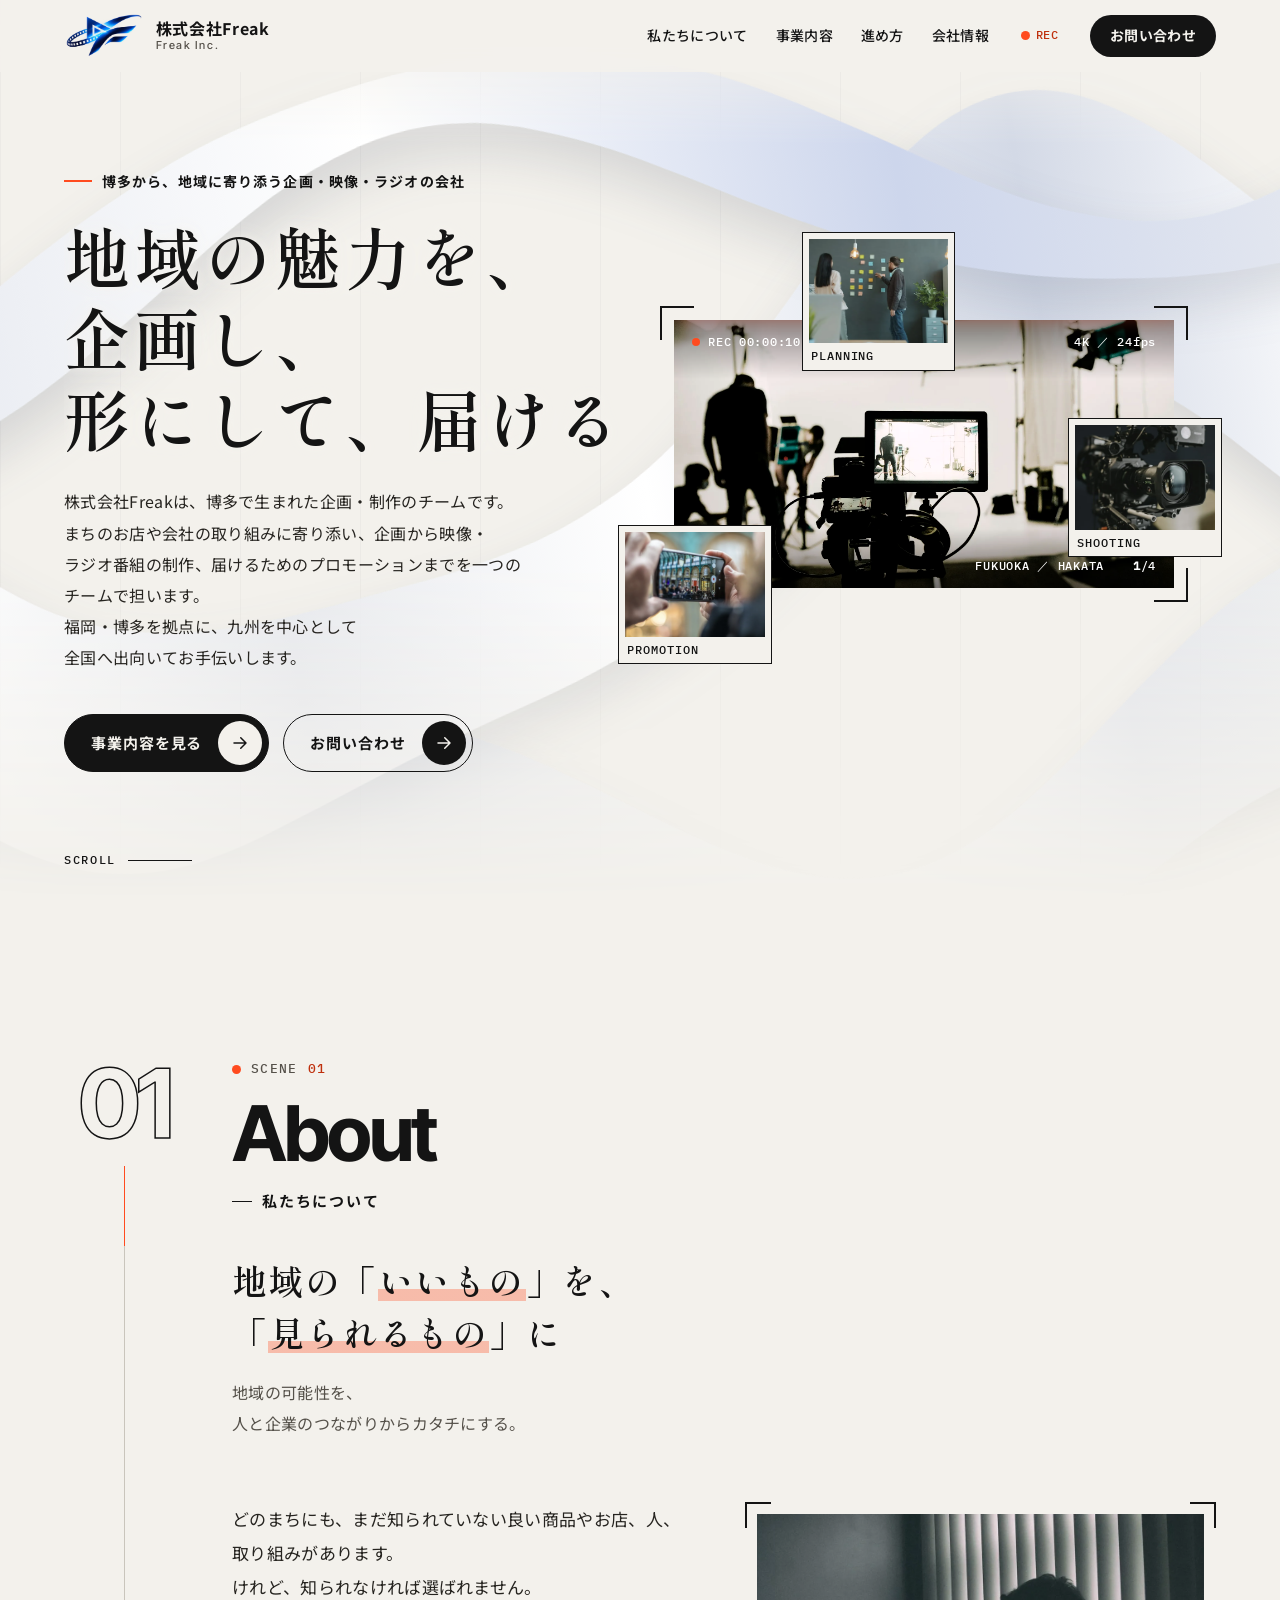
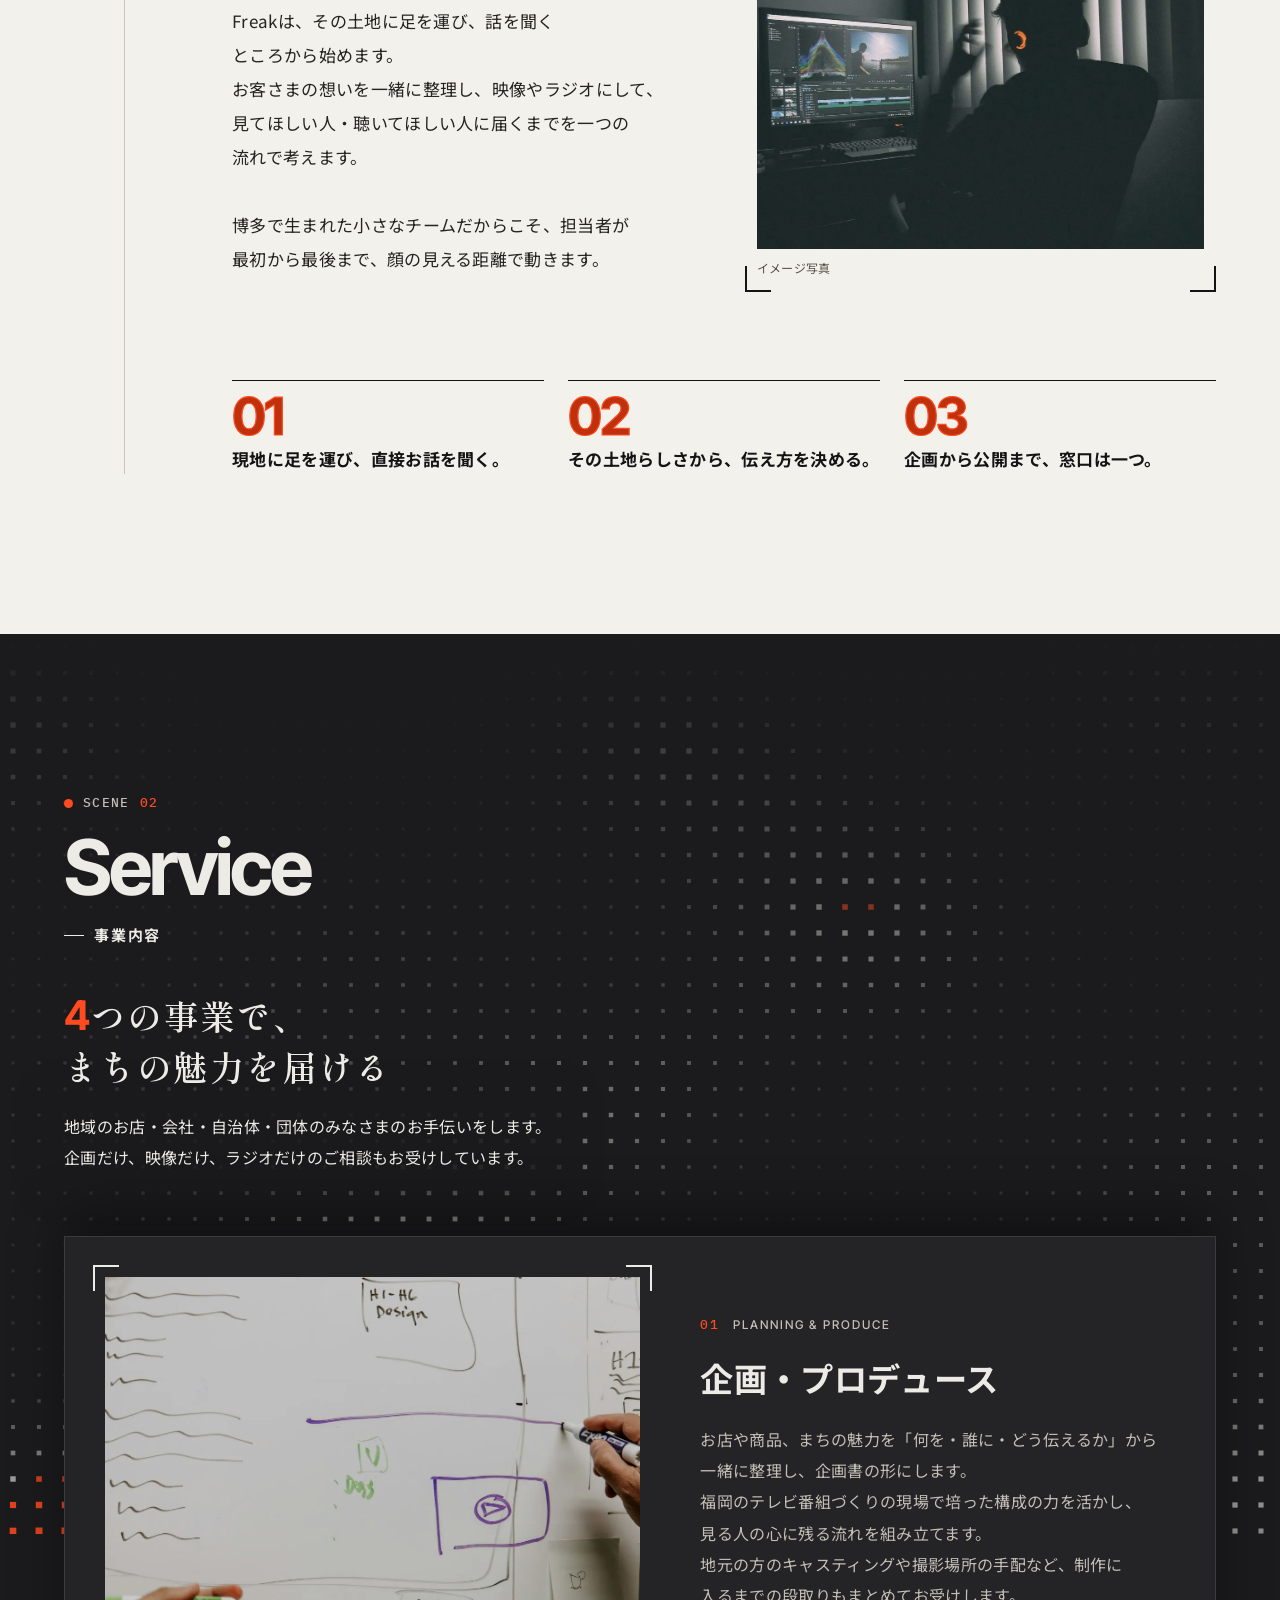
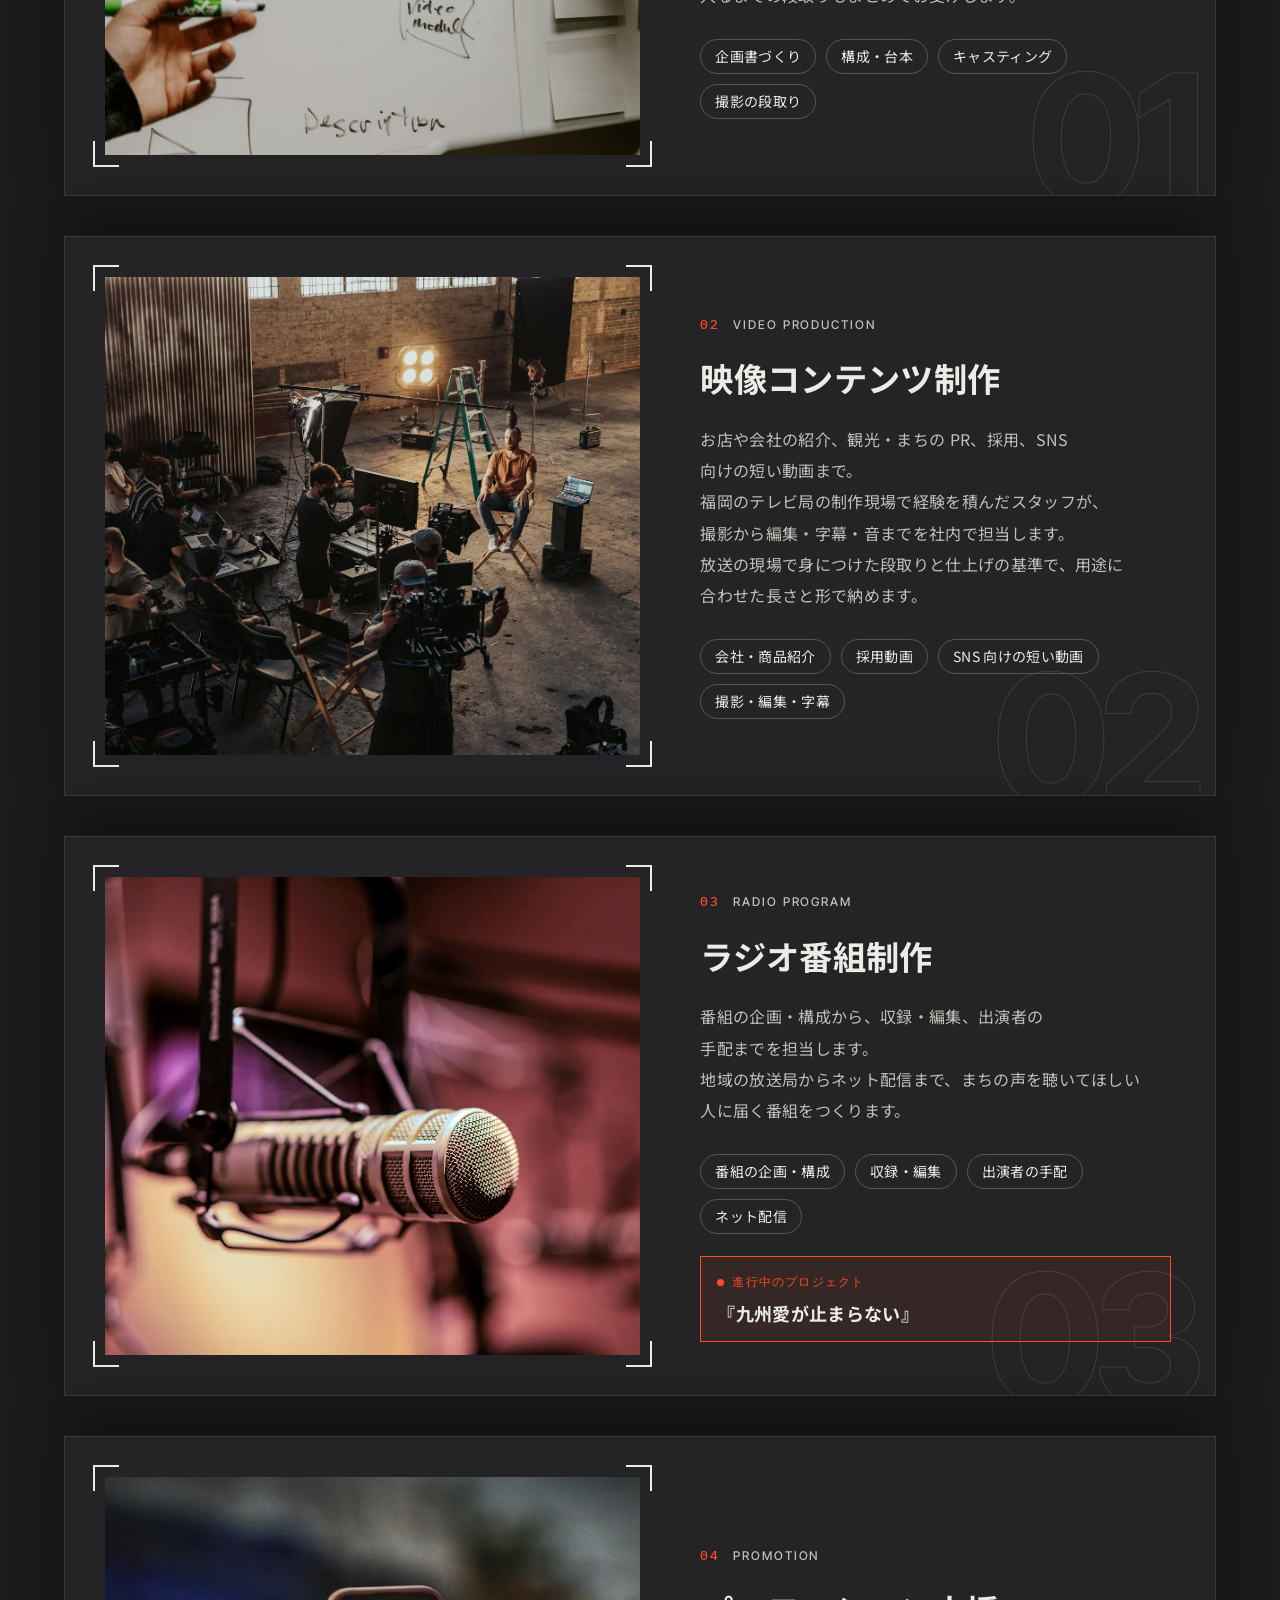
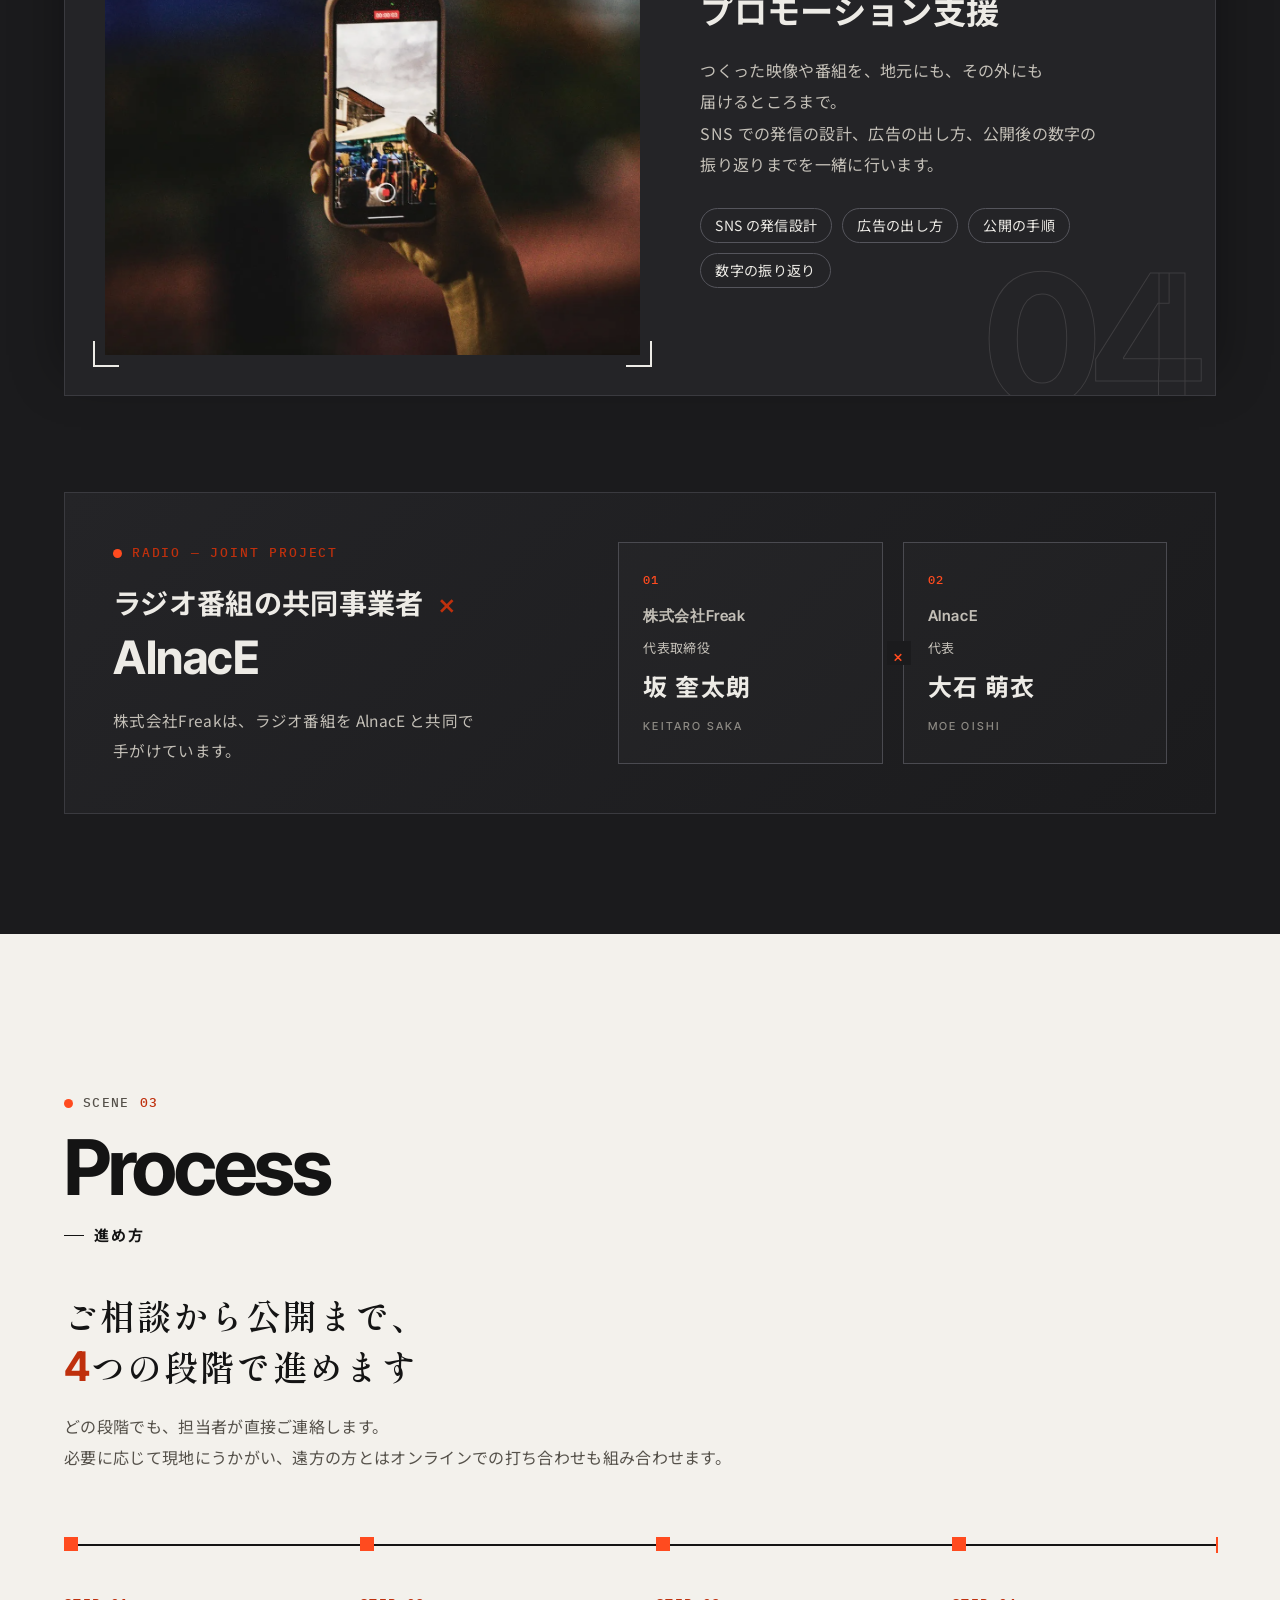
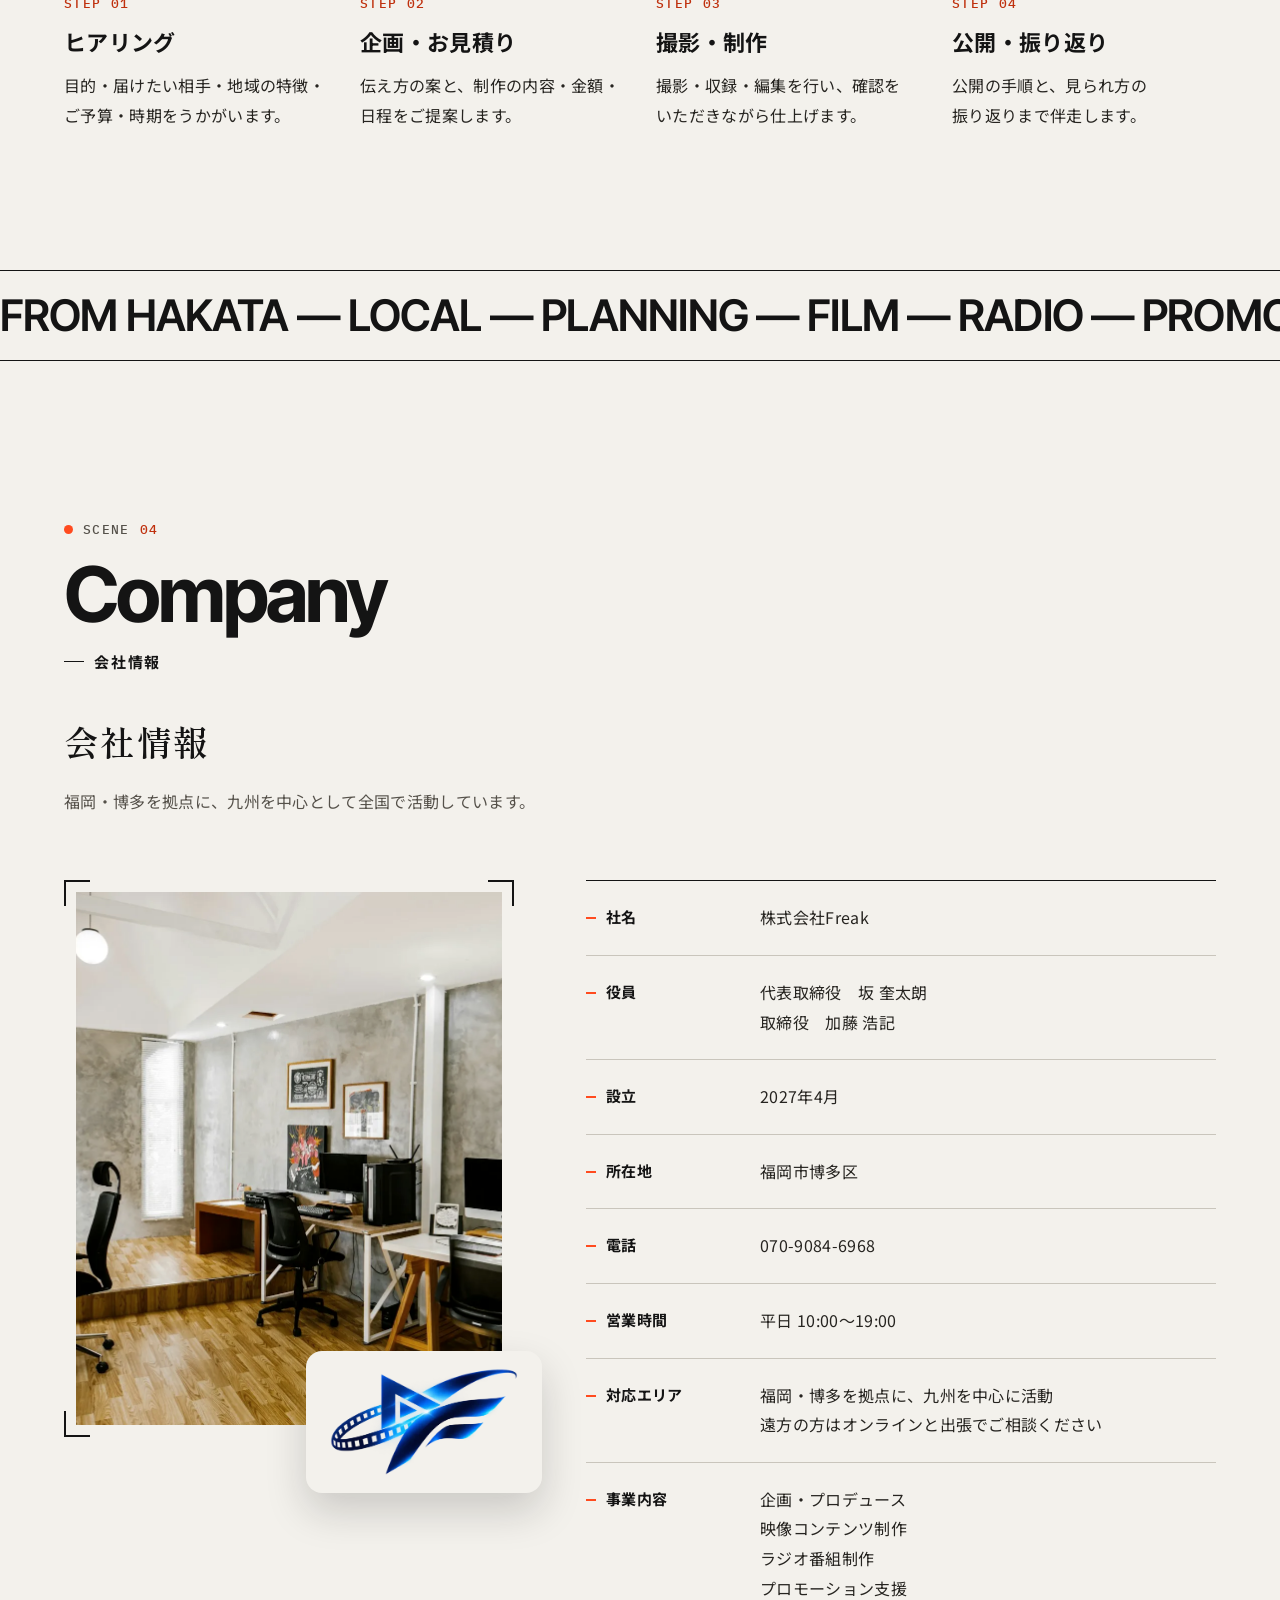
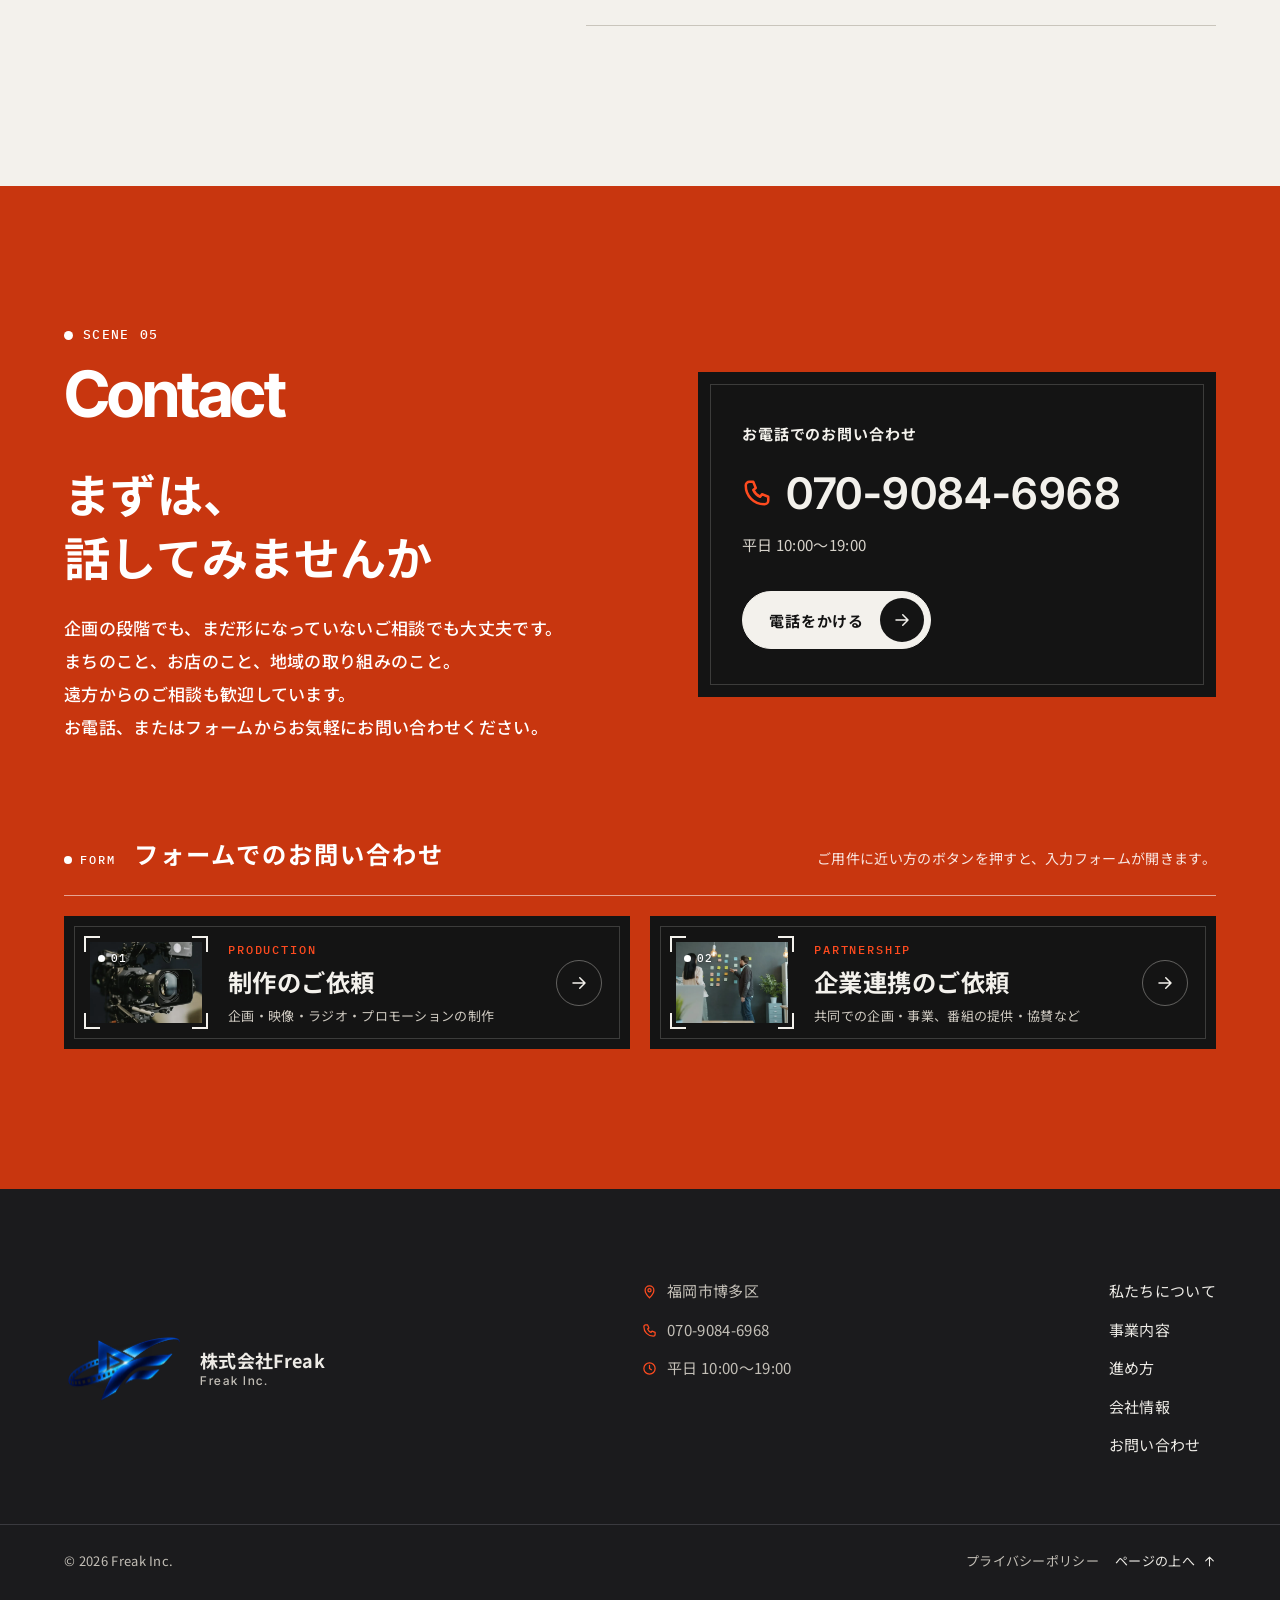
==== commit efb2f6ae: "フォーム入口の説明がiPhoneで右に切れるのを直す" ====
--- a/index.html
+++ b/index.html
@@ -24,10 +24,10 @@
 <link rel="manifest" href="site.webmanifest">
 <meta name="theme-color" content="#F3F1EC">
 <script type="application/ld+json">{"@context": "https://schema.org", "@graph": [{"@type": "Organization", "@id": "https://freak-inc.co.jp/#org", "name": "株式会社Freak", "alternateName": "Freak Inc.", "url": "https://freak-inc.co.jp/", "logo": "https://freak-inc.co.jp/icon-512.png", "image": "https://freak-inc.co.jp/ogp.jpg", "telephone": "+81-70-9084-6968", "address": {"@type": "PostalAddress", "addressRegion": "福岡県", "addressLocality": "福岡市博多区", "addressCountry": "JP"}}, {"@type": "WebSite", "@id": "https://freak-inc.co.jp/#site", "url": "https://freak-inc.co.jp/", "name": "株式会社Freak", "inLanguage": "ja", "publisher": {"@id": "https://freak-inc.co.jp/#org"}}]}</script>
-<link rel="preload" as="font" type="font/woff2" crossorigin href="theme/assets/fonts/notosansjp-16785b5270.woff2">
-<link rel="preload" as="font" type="font/woff2" crossorigin href="theme/assets/fonts/shipporimincho-17a8f6ac76.woff2">
-<link rel="stylesheet" href="theme/assets/main.css?v=20261127234442">
-<link rel="stylesheet" href="theme/assets/extra.css?v=20261127234442">
+<link rel="preload" as="font" type="font/woff2" crossorigin href="theme/assets/fonts/notosansjp-c419647e81.woff2">
+<link rel="preload" as="font" type="font/woff2" crossorigin href="theme/assets/fonts/shipporimincho-75be2f1555.woff2">
+<link rel="stylesheet" href="theme/assets/main.css?v=20261127235315">
+<link rel="stylesheet" href="theme/assets/extra.css?v=20261127235315">
 </head>
 <body class="home page tpl-freak">
 
@@ -462,6 +462,6 @@
 		<a class="ft-top" href="#main"><span class="cms-field-p_label_to_top" data-cms-name="ページの上へ戻るリンク" data-cms-group="フッター">ページの上へ</span><i class="wpp-ico wpp-ico-arrow-up" aria-hidden="true"></i></a>
 	</div>
 </footer>
-<script src="theme/assets/main.js?v=20261127234442"></script>
+<script src="theme/assets/main.js?v=20261127235315"></script>
 </body>
 </html>
--- a/theme/assets/main.css
+++ b/theme/assets/main.css
@@ -739,3 +739,6 @@
   .fv-stage{padding-top:24px;padding-bottom:40px}
   .fv-scroll{display:none}
 }
+/* フォームの入口ボタンの題名と説明：Chrome 系は文節で折る。効かないブラウザ（iPhone）は main.js が言葉のまとまりで包むので、まとまりの間で折れるようにする */
+.ct-go-title,.ct-go-lead{word-break:auto-phrase}
+@supports not (word-break:auto-phrase){.ct-go-lead{word-break:normal}}
--- a/theme/assets/extra.css
+++ b/theme/assets/extra.css
@@ -1,8 +1,8 @@
 /* 文字（fonts-subset.py が作る。サイトで使う文字だけに絞ったもの） */
-@font-face{font-family:"Noto Sans JP";font-style:normal;font-weight:400 700;font-display:swap;src:url(fonts/notosansjp-16785b5270.woff2) format("woff2")}
-@font-face{font-family:"Shippori Mincho";font-style:normal;font-weight:600;font-display:swap;src:url(fonts/shipporimincho-17a8f6ac76.woff2) format("woff2")}
-@font-face{font-family:"Inter Tight";font-style:normal;font-weight:500 700;font-display:swap;src:url(fonts/intertight-de170f2a3a.woff2) format("woff2")}
-@font-face{font-family:"IBM Plex Mono";font-style:normal;font-weight:500;font-display:swap;src:url(fonts/ibmplexmono-dcc0984dcc.woff2) format("woff2")}
+@font-face{font-family:"Noto Sans JP";font-style:normal;font-weight:400 700;font-display:swap;src:url(fonts/notosansjp-c419647e81.woff2) format("woff2")}
+@font-face{font-family:"Shippori Mincho";font-style:normal;font-weight:600;font-display:swap;src:url(fonts/shipporimincho-75be2f1555.woff2) format("woff2")}
+@font-face{font-family:"Inter Tight";font-style:normal;font-weight:500 700;font-display:swap;src:url(fonts/intertight-c455b3504b.woff2) format("woff2")}
+@font-face{font-family:"IBM Plex Mono";font-style:normal;font-weight:500;font-display:swap;src:url(fonts/ibmplexmono-d99b8ddc7c.woff2) format("woff2")}
 .ct-row input,.ct-row select,.ct-row textarea{font-family:"Hiragino Sans","Hiragino Kaku Gothic ProN","Yu Gothic",Meiryo,sans-serif}
 /* 線画アイコン（土台の wpp-icons をそのまま外へ出したもの） */
 :root{--wpp-ico-tel:url("data:image/svg+xml,%3Csvg%20xmlns='http://www.w3.org/2000/svg'%20viewBox='0%200%2024%2024'%20fill='none'%20stroke='currentColor'%20stroke-width='2'%20stroke-linecap='round'%20stroke-linejoin='round'%3E%3Cpath%20d='M6%203h3l2%205-2%201.5c1.2%202.6%203%204.4%205.5%205.5L16%2013l5%202v3a3%203%200%200%201-3%203C9.5%2021%203%2014.5%203%206a3%203%200%200%201%203-3z'/%3E%3C/svg%3E");--wpp-ico-mail:url("data:image/svg+xml,%3Csvg%20xmlns='http://www.w3.org/2000/svg'%20viewBox='0%200%2024%2024'%20fill='none'%20stroke='currentColor'%20stroke-width='2'%20stroke-linecap='round'%20stroke-linejoin='round'%3E%3Crect%20x='3'%20y='5'%20width='18'%20height='14'%20rx='2'/%3E%3Cpath%20d='M3%207l9%206%209-6'/%3E%3C/svg%3E");--wpp-ico-map-pin:url("data:image/svg+xml,%3Csvg%20xmlns='http://www.w3.org/2000/svg'%20viewBox='0%200%2024%2024'%20fill='none'%20stroke='currentColor'%20stroke-width='2'%20stroke-linecap='round'%20stroke-linejoin='round'%3E%3Cpath%20d='M12%2022s7-6.5%207-12a7%207%200%200%200-14%200c0%205.5%207%2012%207%2012z'/%3E%3Ccircle%20cx='12'%20cy='10'%20r='2.5'/%3E%3C/svg%3E");--wpp-ico-clock:url("data:image/svg+xml,%3Csvg%20xmlns='http://www.w3.org/2000/svg'%20viewBox='0%200%2024%2024'%20fill='none'%20stroke='currentColor'%20stroke-width='2'%20stroke-linecap='round'%20stroke-linejoin='round'%3E%3Ccircle%20cx='12'%20cy='12'%20r='9'/%3E%3Cpath%20d='M12%207v5l3%202'/%3E%3C/svg%3E");--wpp-ico-calendar:url("data:image/svg+xml,%3Csvg%20xmlns='http://www.w3.org/2000/svg'%20viewBox='0%200%2024%2024'%20fill='none'%20stroke='currentColor'%20stroke-width='2'%20stroke-linecap='round'%20stroke-linejoin='round'%3E%3Crect%20x='3'%20y='5'%20width='18'%20height='16'%20rx='2'/%3E%3Cpath%20d='M3%2010h18M8%203v4M16%203v4'/%3E%3C/svg%3E");--wpp-ico-home:url("data:image/svg+xml,%3Csvg%20xmlns='http://www.w3.org/2000/svg'%20viewBox='0%200%2024%2024'%20fill='none'%20stroke='currentColor'%20stroke-width='2'%20stroke-linecap='round'%20stroke-linejoin='round'%3E%3Cpath%20d='M3%2011l9-8%209%208M5%2010v10h14V10M10%2020v-6h4v6'/%3E%3C/svg%3E");--wpp-ico-building:url("data:image/svg+xml,%3Csvg%20xmlns='http://www.w3.org/2000/svg'%20viewBox='0%200%2024%2024'%20fill='none'%20stroke='currentColor'%20stroke-width='2'%20stroke-linecap='round'%20stroke-linejoin='round'%3E%3Crect%20x='4'%20y='3'%20width='16'%20height='18'/%3E%3Cpath%20d='M8%207h3M13%207h3M8%2011h3M13%2011h3M8%2015h3M13%2015h3M10%2021v-3h4v3'/%3E%3C/svg%3E");--wpp-ico-globe:url("data:image/svg+xml,%3Csvg%20xmlns='http://www.w3.org/2000/svg'%20viewBox='0%200%2024%2024'%20fill='none'%20stroke='currentColor'%20stroke-width='2'%20stroke-linecap='round'%20stroke-linejoin='round'%3E%3Ccircle%20cx='12'%20cy='12'%20r='9'/%3E%3Cpath%20d='M3%2012h18M12%203a14%2014%200%200%201%200%2018M12%203a14%2014%200%200%200%200%2018'/%3E%3C/svg%3E");--wpp-ico-car:url("data:image/svg+xml,%3Csvg%20xmlns='http://www.w3.org/2000/svg'%20viewBox='0%200%2024%2024'%20fill='none'%20stroke='currentColor'%20stroke-width='2'%20stroke-linecap='round'%20stroke-linejoin='round'%3E%3Cpath%20d='M3%2013l2-5h14l2%205v6H3zM3%2013h18'/%3E%3Ccircle%20cx='7'%20cy='17'%20r='1.5'/%3E%3Ccircle%20cx='17'%20cy='17'%20r='1.5'/%3E%3C/svg%3E");--wpp-ico-train:url("data:image/svg+xml,%3Csvg%20xmlns='http://www.w3.org/2000/svg'%20viewBox='0%200%2024%2024'%20fill='none'%20stroke='currentColor'%20stroke-width='2'%20stroke-linecap='round'%20stroke-linejoin='round'%3E%3Crect%20x='5'%20y='3'%20width='14'%20height='14'%20rx='3'/%3E%3Cpath%20d='M5%2010h14M8%2021l2-4M16%2021l-2-4'/%3E%3Ccircle%20cx='9'%20cy='14'%20r='1'/%3E%3Ccircle%20cx='15'%20cy='14'%20r='1'/%3E%3C/svg%3E");--wpp-ico-parking:url("data:image/svg+xml,%3Csvg%20xmlns='http://www.w3.org/2000/svg'%20viewBox='0%200%2024%2024'%20fill='none'%20stroke='currentColor'%20stroke-width='2'%20stroke-linecap='round'%20stroke-linejoin='round'%3E%3Crect%20x='3'%20y='3'%20width='18'%20height='18'%20rx='3'/%3E%3Cpath%20d='M9%2017V7h4a3%203%200%200%201%200%206H9'/%3E%3C/svg%3E");--wpp-ico-arrow-right:url("data:image/svg+xml,%3Csvg%20xmlns='http://www.w3.org/2000/svg'%20viewBox='0%200%2024%2024'%20fill='none'%20stroke='currentColor'%20stroke-width='2'%20stroke-linecap='round'%20stroke-linejoin='round'%3E%3Cpath%20d='M4%2012h16M13%205l7%207-7%207'/%3E%3C/svg%3E");--wpp-ico-arrow-left:url("data:image/svg+xml,%3Csvg%20xmlns='http://www.w3.org/2000/svg'%20viewBox='0%200%2024%2024'%20fill='none'%20stroke='currentColor'%20stroke-width='2'%20stroke-linecap='round'%20stroke-linejoin='round'%3E%3Cpath%20d='M20%2012H4M11%205l-7%207%207%207'/%3E%3C/svg%3E");--wpp-ico-arrow-up:url("data:image/svg+xml,%3Csvg%20xmlns='http://www.w3.org/2000/svg'%20viewBox='0%200%2024%2024'%20fill='none'%20stroke='currentColor'%20stroke-width='2'%20stroke-linecap='round'%20stroke-linejoin='round'%3E%3Cpath%20d='M12%2020V4M5%2011l7-7%207%207'/%3E%3C/svg%3E");--wpp-ico-arrow-down:url("data:image/svg+xml,%3Csvg%20xmlns='http://www.w3.org/2000/svg'%20viewBox='0%200%2024%2024'%20fill='none'%20stroke='currentColor'%20stroke-width='2'%20stroke-linecap='round'%20stroke-linejoin='round'%3E%3Cpath%20d='M12%204v16M5%2013l7%207%207-7'/%3E%3C/svg%3E");--wpp-ico-chevron-right:url("data:image/svg+xml,%3Csvg%20xmlns='http://www.w3.org/2000/svg'%20viewBox='0%200%2024%2024'%20fill='none'%20stroke='currentColor'%20stroke-width='2'%20stroke-linecap='round'%20stroke-linejoin='round'%3E%3Cpath%20d='M9%205l7%207-7%207'/%3E%3C/svg%3E");--wpp-ico-chevron-left:url("data:image/svg+xml,%3Csvg%20xmlns='http://www.w3.org/2000/svg'%20viewBox='0%200%2024%2024'%20fill='none'%20stroke='currentColor'%20stroke-width='2'%20stroke-linecap='round'%20stroke-linejoin='round'%3E%3Cpath%20d='M15%205l-7%207%207%207'/%3E%3C/svg%3E");--wpp-ico-chevron-down:url("data:image/svg+xml,%3Csvg%20xmlns='http://www.w3.org/2000/svg'%20viewBox='0%200%2024%2024'%20fill='none'%20stroke='currentColor'%20stroke-width='2'%20stroke-linecap='round'%20stroke-linejoin='round'%3E%3Cpath%20d='M5%209l7%207%207-7'/%3E%3C/svg%3E");--wpp-ico-chevron-up:url("data:image/svg+xml,%3Csvg%20xmlns='http://www.w3.org/2000/svg'%20viewBox='0%200%2024%2024'%20fill='none'%20stroke='currentColor'%20stroke-width='2'%20stroke-linecap='round'%20stroke-linejoin='round'%3E%3Cpath%20d='M5%2015l7-7%207%207'/%3E%3C/svg%3E");--wpp-ico-external:url("data:image/svg+xml,%3Csvg%20xmlns='http://www.w3.org/2000/svg'%20viewBox='0%200%2024%2024'%20fill='none'%20stroke='currentColor'%20stroke-width='2'%20stroke-linecap='round'%20stroke-linejoin='round'%3E%3Cpath%20d='M14%204h6v6M20%204l-9%209M19%2014v5a2%202%200%200%201-2%202H5a2%202%200%200%201-2-2V7a2%202%200%200%201%202-2h5'/%3E%3C/svg%3E");--wpp-ico-check:url("data:image/svg+xml,%3Csvg%20xmlns='http://www.w3.org/2000/svg'%20viewBox='0%200%2024%2024'%20fill='none'%20stroke='currentColor'%20stroke-width='2'%20stroke-linecap='round'%20stroke-linejoin='round'%3E%3Cpath%20d='M4%2012.5l5%205L20%206.5'/%3E%3C/svg%3E");--wpp-ico-plus:url("data:image/svg+xml,%3Csvg%20xmlns='http://www.w3.org/2000/svg'%20viewBox='0%200%2024%2024'%20fill='none'%20stroke='currentColor'%20stroke-width='2'%20stroke-linecap='round'%20stroke-linejoin='round'%3E%3Cpath%20d='M12%205v14M5%2012h14'/%3E%3C/svg%3E");--wpp-ico-minus:url("data:image/svg+xml,%3Csvg%20xmlns='http://www.w3.org/2000/svg'%20viewBox='0%200%2024%2024'%20fill='none'%20stroke='currentColor'%20stroke-width='2'%20stroke-linecap='round'%20stroke-linejoin='round'%3E%3Cpath%20d='M5%2012h14'/%3E%3C/svg%3E");--wpp-ico-close:url("data:image/svg+xml,%3Csvg%20xmlns='http://www.w3.org/2000/svg'%20viewBox='0%200%2024%2024'%20fill='none'%20stroke='currentColor'%20stroke-width='2'%20stroke-linecap='round'%20stroke-linejoin='round'%3E%3Cpath%20d='M6%206l12%2012M18%206L6%2018'/%3E%3C/svg%3E");--wpp-ico-menu:url("data:image/svg+xml,%3Csvg%20xmlns='http://www.w3.org/2000/svg'%20viewBox='0%200%2024%2024'%20fill='none'%20stroke='currentColor'%20stroke-width='2'%20stroke-linecap='round'%20stroke-linejoin='round'%3E%3Cpath%20d='M4%207h16M4%2012h16M4%2017h16'/%3E%3C/svg%3E");--wpp-ico-search:url("data:image/svg+xml,%3Csvg%20xmlns='http://www.w3.org/2000/svg'%20viewBox='0%200%2024%2024'%20fill='none'%20stroke='currentColor'%20stroke-width='2'%20stroke-linecap='round'%20stroke-linejoin='round'%3E%3Ccircle%20cx='11'%20cy='11'%20r='7'/%3E%3Cpath%20d='M20%2020l-4-4'/%3E%3C/svg%3E");--wpp-ico-info:url("data:image/svg+xml,%3Csvg%20xmlns='http://www.w3.org/2000/svg'%20viewBox='0%200%2024%2024'%20fill='none'%20stroke='currentColor'%20stroke-width='2'%20stroke-linecap='round'%20stroke-linejoin='round'%3E%3Ccircle%20cx='12'%20cy='12'%20r='9'/%3E%3Cpath%20d='M12%2011v5M12%208h.01'/%3E%3C/svg%3E");--wpp-ico-question:url("data:image/svg+xml,%3Csvg%20xmlns='http://www.w3.org/2000/svg'%20viewBox='0%200%2024%2024'%20fill='none'%20stroke='currentColor'%20stroke-width='2'%20stroke-linecap='round'%20stroke-linejoin='round'%3E%3Ccircle%20cx='12'%20cy='12'%20r='9'/%3E%3Cpath%20d='M9.5%209.5a2.5%202.5%200%200%201%205%200c0%201.5-2.5%202-2.5%203.5M12%2017h.01'/%3E%3C/svg%3E");--wpp-ico-alert:url("data:image/svg+xml,%3Csvg%20xmlns='http://www.w3.org/2000/svg'%20viewBox='0%200%2024%2024'%20fill='none'%20stroke='currentColor'%20stroke-width='2'%20stroke-linecap='round'%20stroke-linejoin='round'%3E%3Cpath%20d='M12%203l10%2018H2zM12%2010v4M12%2017h.01'/%3E%3C/svg%3E");--wpp-ico-link:url("data:image/svg+xml,%3Csvg%20xmlns='http://www.w3.org/2000/svg'%20viewBox='0%200%2024%2024'%20fill='none'%20stroke='currentColor'%20stroke-width='2'%20stroke-linecap='round'%20stroke-linejoin='round'%3E%3Cpath%20d='M10%2014a4%204%200%200%200%205.7%200l3-3a4%204%200%200%200-5.7-5.7l-1%201M14%2010a4%204%200%200%200-5.7%200l-3%203a4%204%200%200%200%205.7%205.7l1-1'/%3E%3C/svg%3E");--wpp-ico-download:url("data:image/svg+xml,%3Csvg%20xmlns='http://www.w3.org/2000/svg'%20viewBox='0%200%2024%2024'%20fill='none'%20stroke='currentColor'%20stroke-width='2'%20stroke-linecap='round'%20stroke-linejoin='round'%3E%3Cpath%20d='M12%203v12M6%2010l6%206%206-6M4%2021h16'/%3E%3C/svg%3E");--wpp-ico-send:url("data:image/svg+xml,%3Csvg%20xmlns='http://www.w3.org/2000/svg'%20viewBox='0%200%2024%2024'%20fill='none'%20stroke='currentColor'%20stroke-width='2'%20stroke-linecap='round'%20stroke-linejoin='round'%3E%3Cpath%20d='M21%203L10%2014M21%203l-7%2018-4-7-7-4z'/%3E%3C/svg%3E");--wpp-ico-play:url("data:image/svg+xml,%3Csvg%20xmlns='http://www.w3.org/2000/svg'%20viewBox='0%200%2024%2024'%20fill='none'%20stroke='currentColor'%20stroke-width='2'%20stroke-linecap='round'%20stroke-linejoin='round'%3E%3Cpath%20d='M7%204l13%208-13%208z'/%3E%3C/svg%3E");--wpp-ico-quote:url("data:image/svg+xml,%3Csvg%20xmlns='http://www.w3.org/2000/svg'%20viewBox='0%200%2024%2024'%20fill='none'%20stroke='currentColor'%20stroke-width='2'%20stroke-linecap='round'%20stroke-linejoin='round'%3E%3Cpath%20d='M6%207h5v6H6v2a2%202%200%200%200%202%202M14%207h5v6h-5v2a2%202%200%200%200%202%202'/%3E%3C/svg%3E");--wpp-ico-user:url("data:image/svg+xml,%3Csvg%20xmlns='http://www.w3.org/2000/svg'%20viewBox='0%200%2024%2024'%20fill='none'%20stroke='currentColor'%20stroke-width='2'%20stroke-linecap='round'%20stroke-linejoin='round'%3E%3Ccircle%20cx='12'%20cy='8'%20r='4'/%3E%3Cpath%20d='M4%2021a8%208%200%200%201%2016%200'/%3E%3C/svg%3E");--wpp-ico-users:url("data:image/svg+xml,%3Csvg%20xmlns='http://www.w3.org/2000/svg'%20viewBox='0%200%2024%2024'%20fill='none'%20stroke='currentColor'%20stroke-width='2'%20stroke-linecap='round'%20stroke-linejoin='round'%3E%3Ccircle%20cx='9'%20cy='8'%20r='3.5'/%3E%3Cpath%20d='M2%2020a7%207%200%200%201%2014%200M16%204.5a3.5%203.5%200%200%201%200%207M22%2020a7%207%200%200%200-5-6.7'/%3E%3C/svg%3E");--wpp-ico-star:url("data:image/svg+xml,%3Csvg%20xmlns='http://www.w3.org/2000/svg'%20viewBox='0%200%2024%2024'%20fill='none'%20stroke='currentColor'%20stroke-width='2'%20stroke-linecap='round'%20stroke-linejoin='round'%3E%3Cpath%20d='M12%203l2.8%205.9%206.4.8-4.7%204.5%201.2%206.4L12%2017.5l-5.7%203.1%201.2-6.4-4.7-4.5%206.4-.8z'/%3E%3C/svg%3E");--wpp-ico-heart:url("data:image/svg+xml,%3Csvg%20xmlns='http://www.w3.org/2000/svg'%20viewBox='0%200%2024%2024'%20fill='none'%20stroke='currentColor'%20stroke-width='2'%20stroke-linecap='round'%20stroke-linejoin='round'%3E%3Cpath%20d='M12%2020s-7.5-4.6-9-9.3A4.6%204.6%200%200%201%2012%207a4.6%204.6%200%200%201%209%203.7c-1.5%204.7-9%209.3-9%209.3z'/%3E%3C/svg%3E");--wpp-ico-thumbs-up:url("data:image/svg+xml,%3Csvg%20xmlns='http://www.w3.org/2000/svg'%20viewBox='0%200%2024%2024'%20fill='none'%20stroke='currentColor'%20stroke-width='2'%20stroke-linecap='round'%20stroke-linejoin='round'%3E%3Cpath%20d='M7%2011v10H3V11zM7%2011l4-8c2%200%203%201%203%203v3h5a2%202%200%200%201%202%202l-1.5%208a2%202%200%200%201-2%202H7'/%3E%3C/svg%3E");--wpp-ico-award:url("data:image/svg+xml,%3Csvg%20xmlns='http://www.w3.org/2000/svg'%20viewBox='0%200%2024%2024'%20fill='none'%20stroke='currentColor'%20stroke-width='2'%20stroke-linecap='round'%20stroke-linejoin='round'%3E%3Ccircle%20cx='12'%20cy='9'%20r='6'/%3E%3Cpath%20d='M8.5%2014l-1.5%207%205-3%205%203-1.5-7'/%3E%3C/svg%3E");--wpp-ico-shield:url("data:image/svg+xml,%3Csvg%20xmlns='http://www.w3.org/2000/svg'%20viewBox='0%200%2024%2024'%20fill='none'%20stroke='currentColor'%20stroke-width='2'%20stroke-linecap='round'%20stroke-linejoin='round'%3E%3Cpath%20d='M12%203l8%203v6c0%205-3.5%208-8%209-4.5-1-8-4-8-9V6z'/%3E%3C/svg%3E");--wpp-ico-cart:url("data:image/svg+xml,%3Csvg%20xmlns='http://www.w3.org/2000/svg'%20viewBox='0%200%2024%2024'%20fill='none'%20stroke='currentColor'%20stroke-width='2'%20stroke-linecap='round'%20stroke-linejoin='round'%3E%3Ccircle%20cx='9'%20cy='20'%20r='1.5'/%3E%3Ccircle%20cx='18'%20cy='20'%20r='1.5'/%3E%3Cpath%20d='M2%203h3l2.5%2011h11L21%207H6'/%3E%3C/svg%3E");--wpp-ico-tag:url("data:image/svg+xml,%3Csvg%20xmlns='http://www.w3.org/2000/svg'%20viewBox='0%200%2024%2024'%20fill='none'%20stroke='currentColor'%20stroke-width='2'%20stroke-linecap='round'%20stroke-linejoin='round'%3E%3Cpath%20d='M3%203h8l10%2010-8%208L3%2011z'/%3E%3Ccircle%20cx='8'%20cy='8'%20r='1.5'/%3E%3C/svg%3E");--wpp-ico-gift:url("data:image/svg+xml,%3Csvg%20xmlns='http://www.w3.org/2000/svg'%20viewBox='0%200%2024%2024'%20fill='none'%20stroke='currentColor'%20stroke-width='2'%20stroke-linecap='round'%20stroke-linejoin='round'%3E%3Crect%20x='3'%20y='9'%20width='18'%20height='12'%20rx='1'/%3E%3Cpath%20d='M12%209v12M3%2013h18M7.5%209a2.5%202.5%200%201%201%202.5-2.5C10%208%2012%209%2012%209s2-1%202-2.5A2.5%202.5%200%201%201%2016.5%209'/%3E%3C/svg%3E");--wpp-ico-yen:url("data:image/svg+xml,%3Csvg%20xmlns='http://www.w3.org/2000/svg'%20viewBox='0%200%2024%2024'%20fill='none'%20stroke='currentColor'%20stroke-width='2'%20stroke-linecap='round'%20stroke-linejoin='round'%3E%3Cpath%20d='M7%204l5%207%205-7M12%2011v9M8%2013h8M8%2016h8'/%3E%3C/svg%3E");--wpp-ico-camera:url("data:image/svg+xml,%3Csvg%20xmlns='http://www.w3.org/2000/svg'%20viewBox='0%200%2024%2024'%20fill='none'%20stroke='currentColor'%20stroke-width='2'%20stroke-linecap='round'%20stroke-linejoin='round'%3E%3Cpath%20d='M4%208h3l2-3h6l2%203h3v12H4z'/%3E%3Ccircle%20cx='12'%20cy='13'%20r='3.5'/%3E%3C/svg%3E");--wpp-ico-image:url("data:image/svg+xml,%3Csvg%20xmlns='http://www.w3.org/2000/svg'%20viewBox='0%200%2024%2024'%20fill='none'%20stroke='currentColor'%20stroke-width='2'%20stroke-linecap='round'%20stroke-linejoin='round'%3E%3Crect%20x='3'%20y='4'%20width='18'%20height='16'%20rx='2'/%3E%3Ccircle%20cx='8.5'%20cy='9'%20r='1.5'/%3E%3Cpath%20d='M21%2016l-5-5-9%209'/%3E%3C/svg%3E");--wpp-ico-chat:url("data:image/svg+xml,%3Csvg%20xmlns='http://www.w3.org/2000/svg'%20viewBox='0%200%2024%2024'%20fill='none'%20stroke='currentColor'%20stroke-width='2'%20stroke-linecap='round'%20stroke-linejoin='round'%3E%3Cpath%20d='M4%205h16v11H9l-5%204z'/%3E%3C/svg%3E");--wpp-ico-file:url("data:image/svg+xml,%3Csvg%20xmlns='http://www.w3.org/2000/svg'%20viewBox='0%200%2024%2024'%20fill='none'%20stroke='currentColor'%20stroke-width='2'%20stroke-linecap='round'%20stroke-linejoin='round'%3E%3Cpath%20d='M6%202h8l5%205v15H6zM14%202v5h5M9%2013h6M9%2017h6'/%3E%3C/svg%3E");--wpp-ico-pen:url("data:image/svg+xml,%3Csvg%20xmlns='http://www.w3.org/2000/svg'%20viewBox='0%200%2024%2024'%20fill='none'%20stroke='currentColor'%20stroke-width='2'%20stroke-linecap='round'%20stroke-linejoin='round'%3E%3Cpath%20d='M4%2020l4-1L19%208l-3-3L5%2016z'/%3E%3C/svg%3E");--wpp-ico-lock:url("data:image/svg+xml,%3Csvg%20xmlns='http://www.w3.org/2000/svg'%20viewBox='0%200%2024%2024'%20fill='none'%20stroke='currentColor'%20stroke-width='2'%20stroke-linecap='round'%20stroke-linejoin='round'%3E%3Crect%20x='5'%20y='11'%20width='14'%20height='10'%20rx='2'/%3E%3Cpath%20d='M8%2011V7a4%204%200%200%201%208%200v4'/%3E%3C/svg%3E");--wpp-ico-truck:url("data:image/svg+xml,%3Csvg%20xmlns='http://www.w3.org/2000/svg'%20viewBox='0%200%2024%2024'%20fill='none'%20stroke='currentColor'%20stroke-width='2'%20stroke-linecap='round'%20stroke-linejoin='round'%3E%3Cpath%20d='M2%206h12v10H2zM14%2010h4l3%203v3h-7z'/%3E%3Ccircle%20cx='6'%20cy='18'%20r='2'/%3E%3Ccircle%20cx='17'%20cy='18'%20r='2'/%3E%3C/svg%3E");--wpp-ico-wrench:url("data:image/svg+xml,%3Csvg%20xmlns='http://www.w3.org/2000/svg'%20viewBox='0%200%2024%2024'%20fill='none'%20stroke='currentColor'%20stroke-width='2'%20stroke-linecap='round'%20stroke-linejoin='round'%3E%3Cpath%20d='M21%207a5%205%200%200%201-6.7%204.7L7%2019l-2-2%207.3-7.3A5%205%200%200%201%2017%203l-3%203%201%201%203-3z'/%3E%3C/svg%3E");--wpp-ico-bulb:url("data:image/svg+xml,%3Csvg%20xmlns='http://www.w3.org/2000/svg'%20viewBox='0%200%2024%2024'%20fill='none'%20stroke='currentColor'%20stroke-width='2'%20stroke-linecap='round'%20stroke-linejoin='round'%3E%3Cpath%20d='M9%2018h6M10%2021h4M8.5%2014a6%206%200%201%201%207%200c-.8.7-1.5%201.5-1.5%202.5v1.5h-4v-1.5c0-1-.7-1.8-1.5-2.5z'/%3E%3C/svg%3E");--wpp-ico-leaf:url("data:image/svg+xml,%3Csvg%20xmlns='http://www.w3.org/2000/svg'%20viewBox='0%200%2024%2024'%20fill='none'%20stroke='currentColor'%20stroke-width='2'%20stroke-linecap='round'%20stroke-linejoin='round'%3E%3Cpath%20d='M4%2020C4%209%2012%204%2021%204c0%209-5%2017-16%2016M4%2020c3-5%207-8%2011-11'/%3E%3C/svg%3E");--wpp-ico-sun:url("data:image/svg+xml,%3Csvg%20xmlns='http://www.w3.org/2000/svg'%20viewBox='0%200%2024%2024'%20fill='none'%20stroke='currentColor'%20stroke-width='2'%20stroke-linecap='round'%20stroke-linejoin='round'%3E%3Ccircle%20cx='12'%20cy='12'%20r='4'/%3E%3Cpath%20d='M12%202v3M12%2019v3M2%2012h3M19%2012h3M5%205l2%202M17%2017l2%202M5%2019l2-2M17%207l2-2'/%3E%3C/svg%3E");--wpp-ico-coffee:url("data:image/svg+xml,%3Csvg%20xmlns='http://www.w3.org/2000/svg'%20viewBox='0%200%2024%2024'%20fill='none'%20stroke='currentColor'%20stroke-width='2'%20stroke-linecap='round'%20stroke-linejoin='round'%3E%3Cpath%20d='M4%208h13v6a4%204%200%200%201-4%204H8a4%204%200%200%201-4-4zM17%209h2a2%202%200%200%201%200%204h-2M6%2021h12'/%3E%3C/svg%3E");--wpp-ico-bed:url("data:image/svg+xml,%3Csvg%20xmlns='http://www.w3.org/2000/svg'%20viewBox='0%200%2024%2024'%20fill='none'%20stroke='currentColor'%20stroke-width='2'%20stroke-linecap='round'%20stroke-linejoin='round'%3E%3Cpath%20d='M3%2018V8M3%2012h18v6M3%2016h18'/%3E%3Ccircle%20cx='7'%20cy='10'%20r='1.5'/%3E%3C/svg%3E");--wpp-ico-scissors:url("data:image/svg+xml,%3Csvg%20xmlns='http://www.w3.org/2000/svg'%20viewBox='0%200%2024%2024'%20fill='none'%20stroke='currentColor'%20stroke-width='2'%20stroke-linecap='round'%20stroke-linejoin='round'%3E%3Ccircle%20cx='6'%20cy='6'%20r='3'/%3E%3Ccircle%20cx='6'%20cy='18'%20r='3'/%3E%3Cpath%20d='M20%204L8.5%2015.5M8.5%208.5L20%2020'/%3E%3C/svg%3E");--wpp-ico-stethoscope:url("data:image/svg+xml,%3Csvg%20xmlns='http://www.w3.org/2000/svg'%20viewBox='0%200%2024%2024'%20fill='none'%20stroke='currentColor'%20stroke-width='2'%20stroke-linecap='round'%20stroke-linejoin='round'%3E%3Cpath%20d='M5%203v6a5%205%200%200%200%2010%200V3M10%2014v3a4%204%200%200%200%208%200v-2'/%3E%3Ccircle%20cx='18'%20cy='13'%20r='2'/%3E%3C/svg%3E");--wpp-ico-instagram:url("data:image/svg+xml,%3Csvg%20xmlns='http://www.w3.org/2000/svg'%20viewBox='0%200%2024%2024'%20fill='none'%20stroke='currentColor'%20stroke-width='2'%20stroke-linecap='round'%20stroke-linejoin='round'%3E%3Crect%20x='3'%20y='3'%20width='18'%20height='18'%20rx='5'/%3E%3Ccircle%20cx='12'%20cy='12'%20r='4'/%3E%3Cpath%20d='M17.5%206.5h.01'/%3E%3C/svg%3E")}.wpp-ico{display:inline-block;width:1em;height:1em;vertical-align:-.15em;flex:0 0 auto;background-color:currentColor;-webkit-mask:var(--ico) center/contain no-repeat;mask:var(--ico) center/contain no-repeat}.wpp-ico-tel{--ico:var(--wpp-ico-tel)}.wpp-ico-mail{--ico:var(--wpp-ico-mail)}.wpp-ico-map-pin{--ico:var(--wpp-ico-map-pin)}.wpp-ico-clock{--ico:var(--wpp-ico-clock)}.wpp-ico-calendar{--ico:var(--wpp-ico-calendar)}.wpp-ico-home{--ico:var(--wpp-ico-home)}.wpp-ico-building{--ico:var(--wpp-ico-building)}.wpp-ico-globe{--ico:var(--wpp-ico-globe)}.wpp-ico-car{--ico:var(--wpp-ico-car)}.wpp-ico-train{--ico:var(--wpp-ico-train)}.wpp-ico-parking{--ico:var(--wpp-ico-parking)}.wpp-ico-arrow-right{--ico:var(--wpp-ico-arrow-right)}.wpp-ico-arrow-left{--ico:var(--wpp-ico-arrow-left)}.wpp-ico-arrow-up{--ico:var(--wpp-ico-arrow-up)}.wpp-ico-arrow-down{--ico:var(--wpp-ico-arrow-down)}.wpp-ico-chevron-right{--ico:var(--wpp-ico-chevron-right)}.wpp-ico-chevron-left{--ico:var(--wpp-ico-chevron-left)}.wpp-ico-chevron-down{--ico:var(--wpp-ico-chevron-down)}.wpp-ico-chevron-up{--ico:var(--wpp-ico-chevron-up)}.wpp-ico-external{--ico:var(--wpp-ico-external)}.wpp-ico-check{--ico:var(--wpp-ico-check)}.wpp-ico-plus{--ico:var(--wpp-ico-plus)}.wpp-ico-minus{--ico:var(--wpp-ico-minus)}.wpp-ico-close{--ico:var(--wpp-ico-close)}.wpp-ico-menu{--ico:var(--wpp-ico-menu)}.wpp-ico-search{--ico:var(--wpp-ico-search)}.wpp-ico-info{--ico:var(--wpp-ico-info)}.wpp-ico-question{--ico:var(--wpp-ico-question)}.wpp-ico-alert{--ico:var(--wpp-ico-alert)}.wpp-ico-link{--ico:var(--wpp-ico-link)}.wpp-ico-download{--ico:var(--wpp-ico-download)}.wpp-ico-send{--ico:var(--wpp-ico-send)}.wpp-ico-play{--ico:var(--wpp-ico-play)}.wpp-ico-quote{--ico:var(--wpp-ico-quote)}.wpp-ico-user{--ico:var(--wpp-ico-user)}.wpp-ico-users{--ico:var(--wpp-ico-users)}.wpp-ico-star{--ico:var(--wpp-ico-star)}.wpp-ico-heart{--ico:var(--wpp-ico-heart)}.wpp-ico-thumbs-up{--ico:var(--wpp-ico-thumbs-up)}.wpp-ico-award{--ico:var(--wpp-ico-award)}.wpp-ico-shield{--ico:var(--wpp-ico-shield)}.wpp-ico-cart{--ico:var(--wpp-ico-cart)}.wpp-ico-tag{--ico:var(--wpp-ico-tag)}.wpp-ico-gift{--ico:var(--wpp-ico-gift)}.wpp-ico-yen{--ico:var(--wpp-ico-yen)}.wpp-ico-camera{--ico:var(--wpp-ico-camera)}.wpp-ico-image{--ico:var(--wpp-ico-image)}.wpp-ico-chat{--ico:var(--wpp-ico-chat)}.wpp-ico-file{--ico:var(--wpp-ico-file)}.wpp-ico-pen{--ico:var(--wpp-ico-pen)}.wpp-ico-lock{--ico:var(--wpp-ico-lock)}.wpp-ico-truck{--ico:var(--wpp-ico-truck)}.wpp-ico-wrench{--ico:var(--wpp-ico-wrench)}.wpp-ico-bulb{--ico:var(--wpp-ico-bulb)}.wpp-ico-leaf{--ico:var(--wpp-ico-leaf)}.wpp-ico-sun{--ico:var(--wpp-ico-sun)}.wpp-ico-coffee{--ico:var(--wpp-ico-coffee)}.wpp-ico-bed{--ico:var(--wpp-ico-bed)}.wpp-ico-scissors{--ico:var(--wpp-ico-scissors)}.wpp-ico-stethoscope{--ico:var(--wpp-ico-stethoscope)}.wpp-ico-instagram{--ico:var(--wpp-ico-instagram)}
